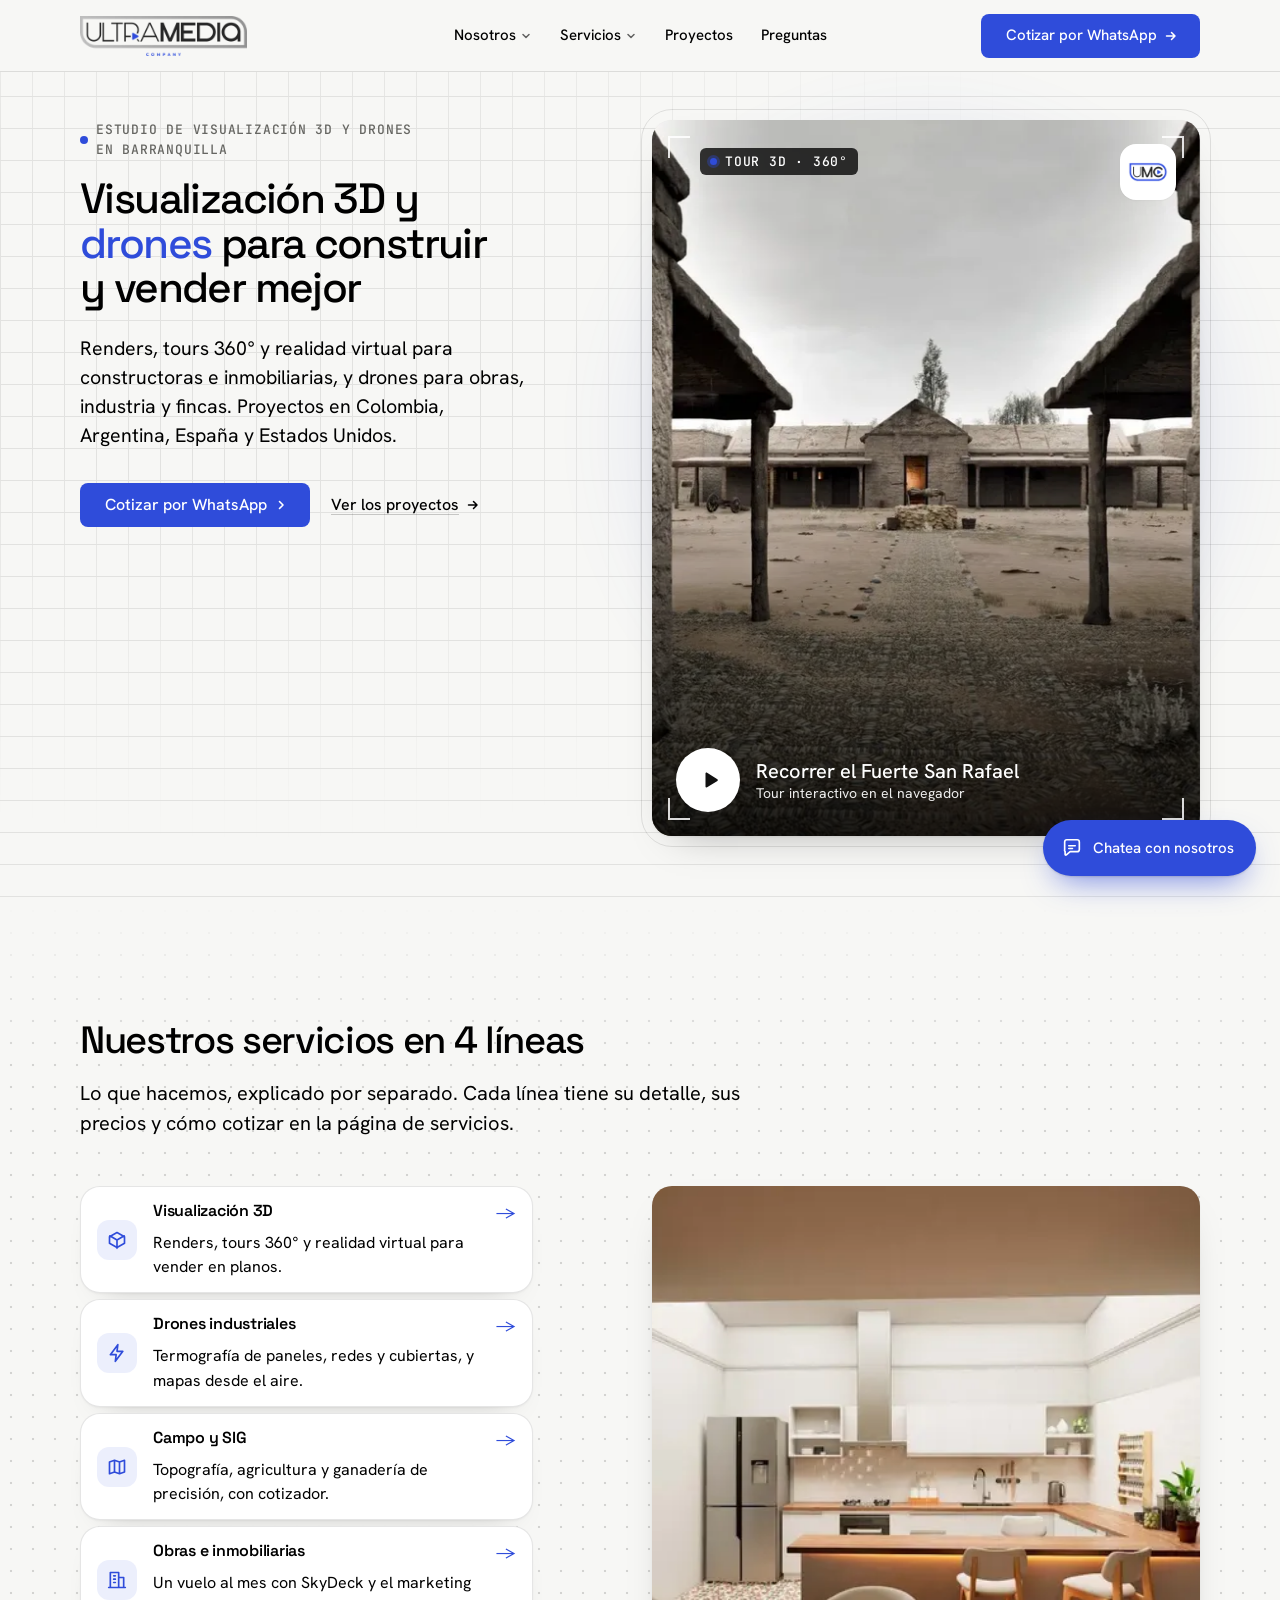
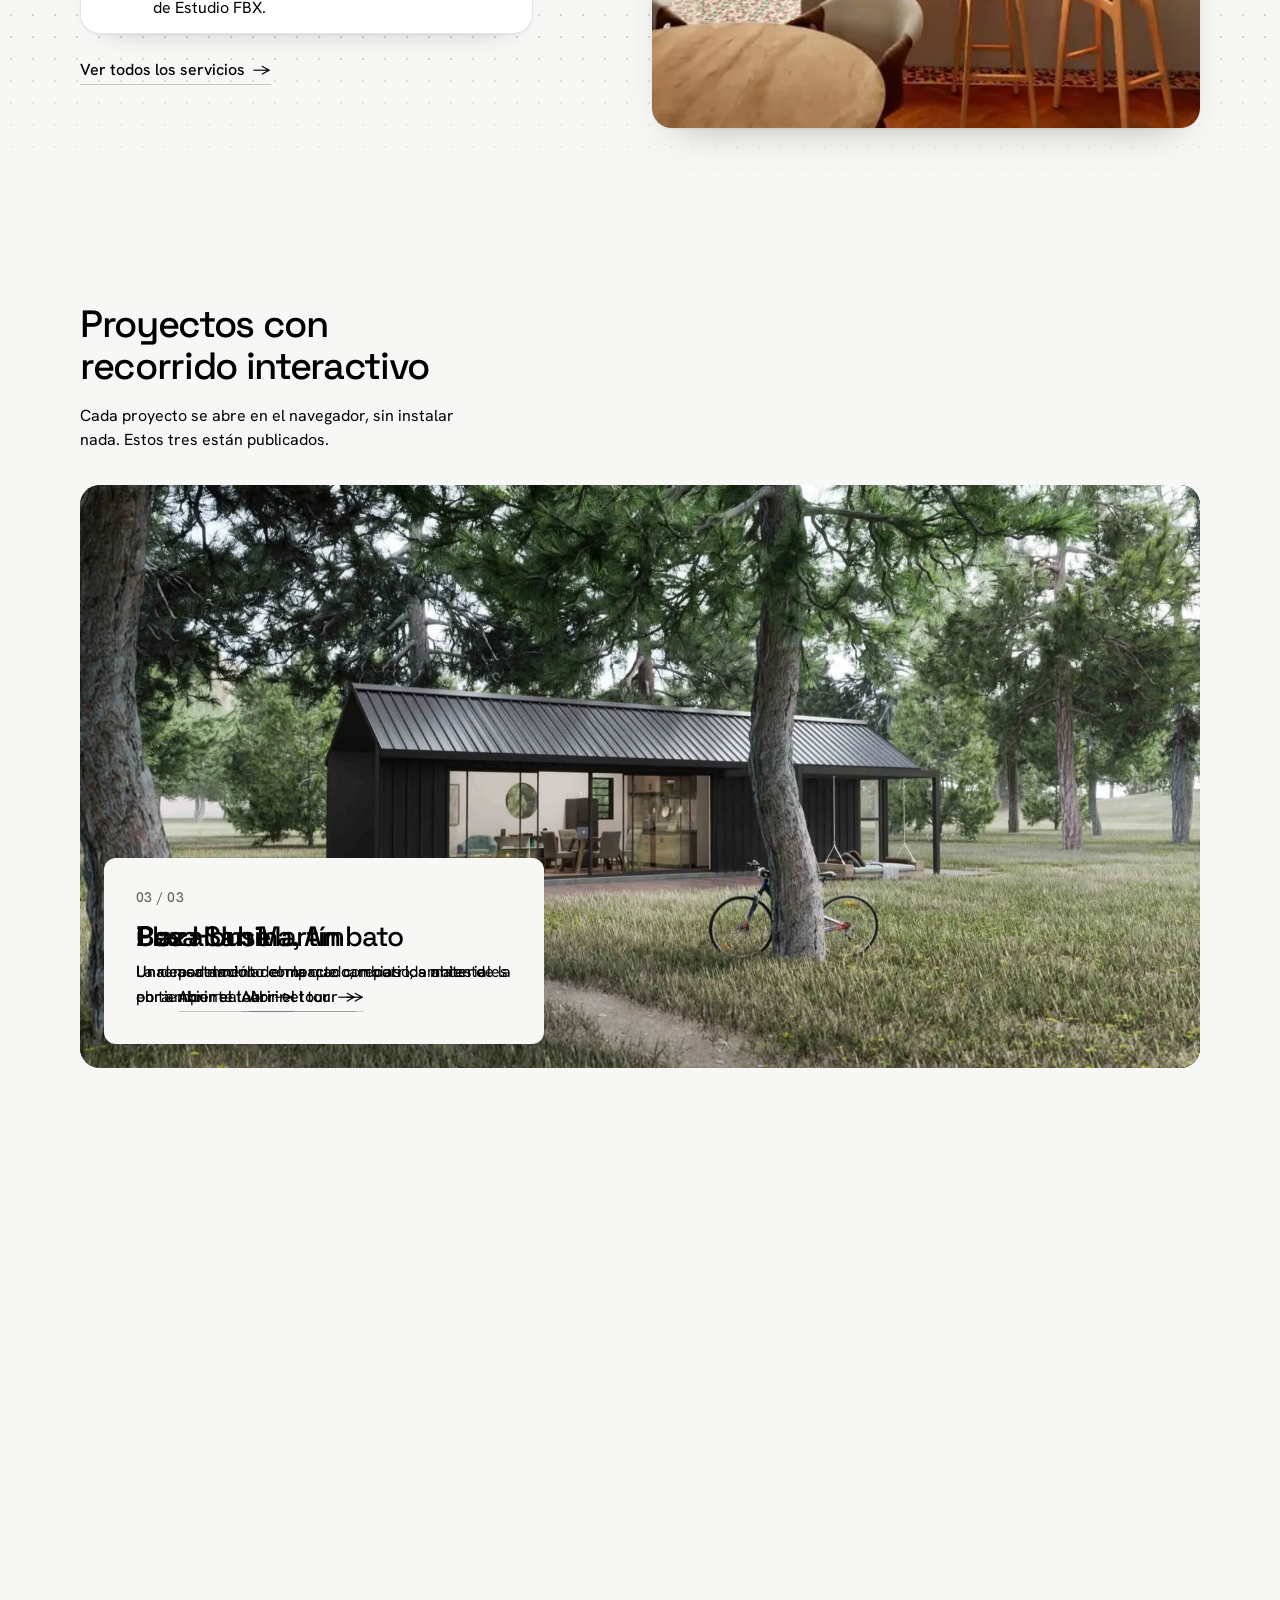
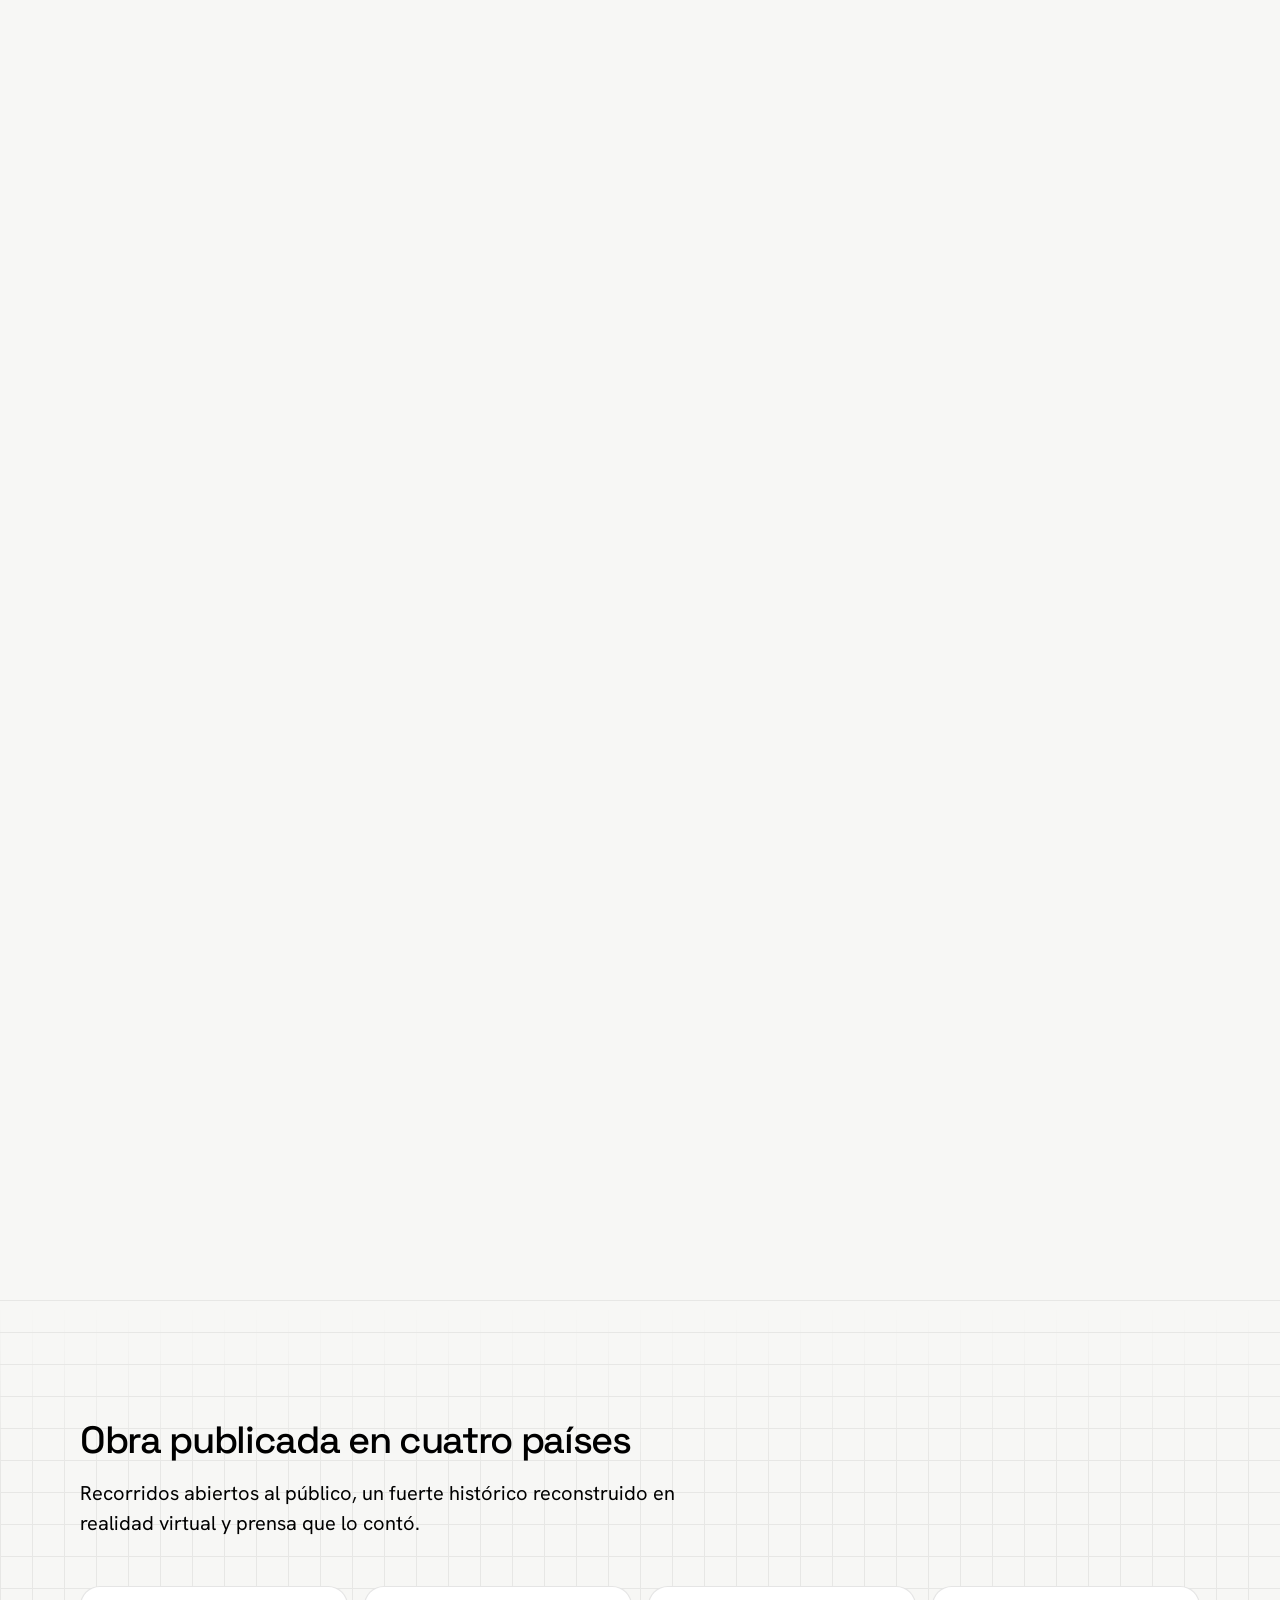
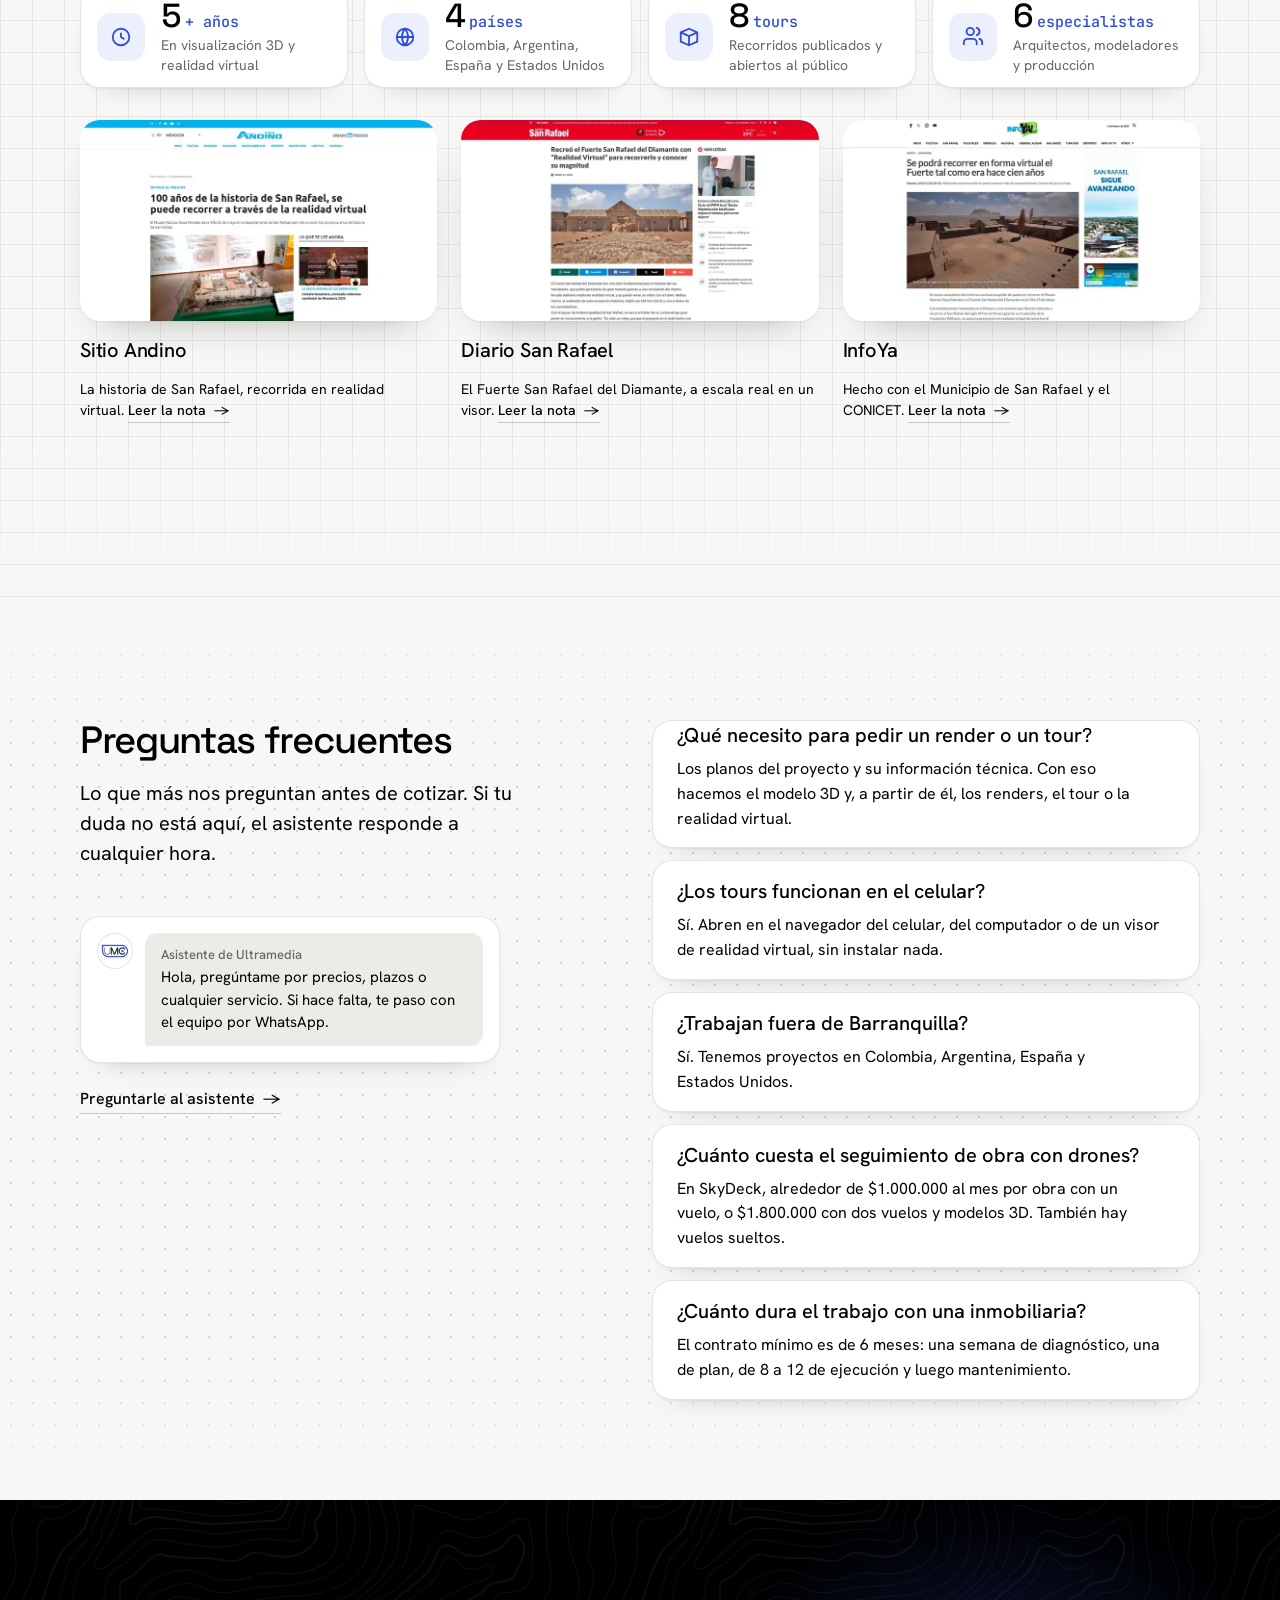
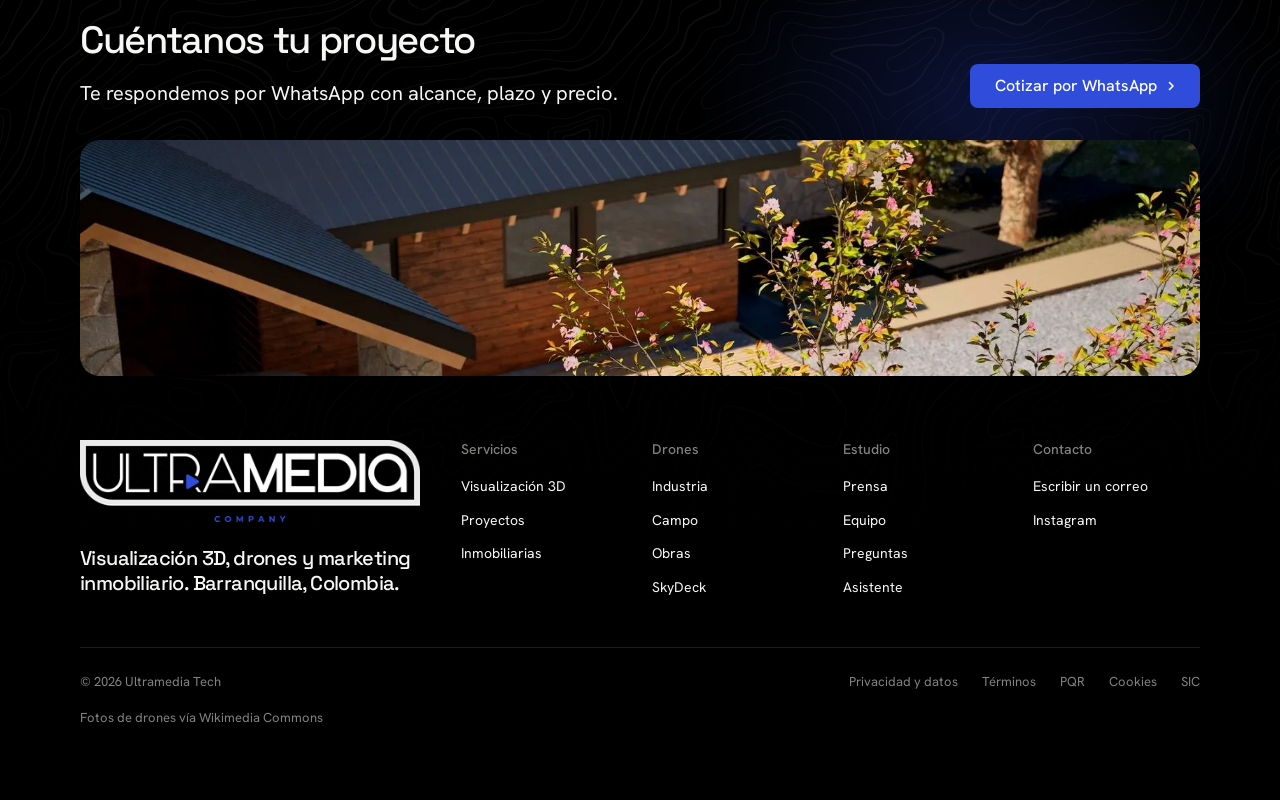
==== index.html @ c0536ff7 "Páginas separadas (Inicio, Servicios, Nosotros), azul del logo, logo de la empresa y chatbot flotant" ====
<!doctype html>
<html lang="es" data-type="service" data-radius="soft" data-buttons="arrow" data-motion>
<head>
<meta charset="utf-8">
<meta name="viewport" content="width=device-width, initial-scale=1, viewport-fit=cover">
<title>Ultramedia: visualización 3D, realidad virtual y drones en Barranquilla</title>
<meta name="description" content="Renders, tours 360° y realidad virtual para constructoras e inmobiliarias, termografía con drones para la industria y drones y SIG para fincas, desde Barranquilla.">
<meta property="og:type" content="website">
<meta property="og:title" content="Ultramedia: visualización 3D, realidad virtual y drones en Barranquilla">
<meta property="og:description" content="Tours 360°, realidad virtual, marketing inmobiliario y drones para obras e industria.">
<meta property="og:image" content="share.jpg">
<meta name="twitter:card" content="summary_large_image">
<link rel="icon" href="favicon-32.png" sizes="32x32" type="image/png">
<link rel="icon" href="favicon.svg" type="image/svg+xml">
<link rel="apple-touch-icon" href="apple-touch-icon.png">
<meta name="theme-color" content="#f7f7f5">
<!-- <link rel="canonical" href="https://ultramedia.com.co/"> -->
<script type="application/ld+json">{"@context": "https://schema.org", "@type": "ProfessionalService", "name": "Ultramedia", "alternateName": "Ultramedia Tech", "url": "https://ultramedia.com.co/", "image": "https://ultramedia.com.co/share.jpg", "logo": "https://ultramedia.com.co/favicon.svg", "description": "Visualización 3D, tours 360°, realidad virtual, marketing inmobiliario y drones para obras e industria en Barranquilla.", "email": "jasonca95@gmail.com", "telephone": "+57 300 624 2963", "address": {"@type": "PostalAddress", "addressLocality": "Barranquilla", "addressRegion": "Atlántico", "addressCountry": "CO"}, "areaServed": ["Colombia", "Argentina", "España", "Estados Unidos"], "founder": {"@type": "Person", "name": "Jason Carrero"}, "sameAs": ["https://www.instagram.com/vrdev.ar/", "https://skydeck.dronesbaq.com"], "hasOfferCatalog": {"@type": "OfferCatalog", "name": "Servicios", "itemListElement": [{"@type": "Offer", "itemOffered": {"@type": "Service", "name": "Visualización 3D y renders"}}, {"@type": "Offer", "itemOffered": {"@type": "Service", "name": "Tours 360° y realidad virtual"}}, {"@type": "Offer", "itemOffered": {"@type": "Service", "name": "Termografía aérea con drones"}}, {"@type": "Offer", "itemOffered": {"@type": "Service", "name": "Seguimiento de obra con drones (SkyDeck)"}}, {"@type": "Offer", "itemOffered": {"@type": "Service", "name": "Marketing inmobiliario"}}, {"@type": "Offer", "itemOffered": {"@type": "Service", "name": "Topografía y drenajes con drones"}, "price": "160000", "priceCurrency": "COP"}, {"@type": "Offer", "itemOffered": {"@type": "Service", "name": "Agricultura de precisión con drones"}, "price": "190000", "priceCurrency": "COP"}, {"@type": "Offer", "itemOffered": {"@type": "Service", "name": "Diseño de cultivos"}, "price": "2500000", "priceCurrency": "COP"}, {"@type": "Offer", "itemOffered": {"@type": "Service", "name": "Diagnóstico predial"}, "price": "2200000", "priceCurrency": "COP"}, {"@type": "Offer", "itemOffered": {"@type": "Service", "name": "Ganadería de precisión"}, "price": "1500000", "priceCurrency": "COP"}]}}</script>
<meta name="site-kind" content="other">
<meta name="page-type" content="service">
<link rel="preconnect" href="https://fonts.googleapis.com">
<link rel="preconnect" href="https://fonts.gstatic.com" crossorigin>
<link href="https://fonts.googleapis.com/css2?family=Hanken+Grotesk:wght@400..700&family=JetBrains+Mono:wght@400..500&family=Space+Grotesk:wght@400..700&display=swap" rel="stylesheet">
<link rel="stylesheet" href="assets/system.css">
<link rel="stylesheet" href="assets/ui/cards.css">
<link rel="stylesheet" href="assets/motion/motion.css">
<link rel="stylesheet" href="assets/layout/layout.css">
<link rel="stylesheet" href="assets/icons/icon.css">
<style>
:root {
  --p-bg: #f7f7f5; --p-surface: #ebebe8; --p-ink: #000000; --p-muted: #666662;
  --p-accent: #2f4cda; --p-accent-ink: #ffffff; --p-action: #2f4cda; --p-action-ink: #ffffff;
  --p-inv-bg: #000000; --p-inv-surface: #010101; --p-inv-ink: #f7f7f5; --p-inv-muted: #828280;
  --p-inv-accent: #2f4cda; --p-inv-accent-ink: #ffffff; --p-inv-action: #2f4cda; --p-inv-action-ink: #ffffff;
  --font-display: "Space Grotesk", "Hanken Grotesk", system-ui, sans-serif;
  --font-mono: "JetBrains Mono", ui-monospace, Consolas, monospace;
  --font-text: "Hanken Grotesk", system-ui, sans-serif;
  --display-weight: 500;
  --display-tracking: -0.03em;
  --display-tracking-xl: -0.038em;
}
</style>
<script>document.documentElement.classList.add('m-enter');setTimeout(()=>document.documentElement.classList.add('m-enter-done'),700)</script>
<script>document.documentElement.classList.add('mo-js');setTimeout(()=>document.documentElement.classList.add('mo-safe'),2500)</script>
<link rel="modulepreload" href="assets/moments/moments.js">
<link rel="modulepreload" href="assets/moments/lib.js">
<link rel="modulepreload" href="assets/moments/photo-chapters/moment.js">
<link rel="stylesheet" href="asistente.css?v=logo1">
<link rel="stylesheet" href="marca.css?v=logo1">
<!-- page CSS: inside visuals only -->
<style>
  #drones .pair { display: grid; gap: var(--s-5); height: 100%; grid-template-rows: 1fr 1fr; grid-template-columns: minmax(0, 1fr); min-width: 0; }
  #drones .pair .frame { min-height: 0; }
  .develop { margin: 0; border-radius: var(--r-lg); overflow: hidden; }
  .develop > img { display: block; width: 100%; height: 100%; object-fit: cover; }
  .tools { list-style: none; padding: 0; margin: var(--s-4) 0 0; display: flex; flex-wrap: wrap; gap: var(--s-3) var(--s-6); }
  .tools li { display: flex; flex-direction: column; align-items: flex-start; gap: var(--s-2); font-size: var(--t-small); }
  .tools li b { display: block; font-weight: 500; font-size: 15px; }
  @media (max-width: 639px) { .tools { flex-direction: column; gap: var(--s-4); } .tools li { flex-direction: row; align-items: center; gap: var(--s-3); } }
  /* short desktop screens: the hero words stay inside the frame, the close photo gives way to the links */
  @media (min-width: 1024px) and (max-height: 800px) { .hero--film h1 { font-size: clamp(36px, 6vh, 60px); } .hero--film .hero__lead { font-size: 16px; line-height: 1.5; } }
  @media (min-width: 1024px) and (max-width: 1279px) and (max-height: 800px) { .hero--film .hero__over > div { padding: var(--s-6); } }
  /* short screens: the hero grows with its words rather than letting the frame or the words spill out */
  @media (max-height: 780px) {
    main > .hero.hero--film { height: auto; min-height: 100svh; display: flex; flex-direction: column; }
    .hero--film > .wrap, .hero--film .hero-text { flex: 1 0 auto; display: flex; flex-direction: column; }
    .hero--film .hero__media { min-height: 0; flex: 1 0 auto; }
    .hero--film .hero__over { position: relative; }
  }
  @media (max-height: 760px) { .closing .close__media { display: none; } }
  #inmobiliarias .panel { --p-h: 330px; }
  #metodo .metodo__pic { aspect-ratio: 1 / 1; }
  @media (min-width: 1024px) and (max-width: 1279px) { #inmobiliarias .panel { --p-h: 300px; } #inmobiliarias .card { grid-column: span 4; } }
  .chat { height: min(560px, 66svh); }
  #equipo .tile__media { --tile-ratio: 4 / 5; }
  @media (max-width: 1023px) { #drones .pair { grid-template-rows: none; } #drones .pair .frame { aspect-ratio: 3 / 2; } }
  @media (max-width: 1023px) { #metodo .metodo__pic { aspect-ratio: 3 / 2; } }
  @media (max-width: 639px) { #inmobiliarias .panel { --p-h: 180px; } .chat { height: auto; } .chat__log { height: 320px; } #inmobiliarias .panel { --p-h: 260px; } #metodo .metodo__pic { aspect-ratio: 10 / 19; } #equipo .tile__media { --tile-ratio: 3 / 5; } }
  @media (max-width: 1279px) { #servicios .lead-more { display: none; } }
  @media (min-width: 640px) and (max-width: 1023px) {
    #drones, #inmobiliarias, #equipo { --h: 2; }
    #equipo .tile { grid-column: span 6; }
  }
  @media (max-width: 639px) { #equipo .tile { grid-column: span 6; } }
  /* services list: the photo crossfades to the row under the pointer (200ms, opacity only) */
  [data-peek] .frame__img { transition: opacity 200ms cubic-bezier(0.23, 1, 0.32, 1), visibility 0s linear 0s; }
  [data-peek] .frame__img[hidden] { display: block; opacity: 0; visibility: hidden; transition: opacity 200ms cubic-bezier(0.23, 1, 0.32, 1), visibility 0s linear 200ms; }
  @media (prefers-reduced-motion: reduce) { [data-peek] .frame__img, [data-peek] .frame__img[hidden] { transition: none; } }
  html.at-footer nav.actionbar { transform: translateY(110%); visibility: hidden; transition: transform 200ms cubic-bezier(0.23, 1, 0.32, 1), visibility 0s linear 200ms; }
  .hero--film .hero__media { background: #2b2722 url('[data-uri]') center / cover no-repeat; }
  /* depth and motion: a soft lift under every picture, the hero photo settling once on load,
     a faint accent light in the dark drones band */
  :root { --ease-out: cubic-bezier(0.23, 1, 0.32, 1); --lift: 0 1px 2px rgba(0,0,0,.05), 0 18px 40px -24px rgba(0,0,0,.35); }
  .frame--photo, .tile__media, .panel:has(> img), .develop, .close__media { box-shadow: var(--lift); }
  .ground-inverse .frame--photo { box-shadow: 0 24px 60px -30px rgba(47, 76, 218,.45); }
  @media (min-width: 1024px) { #drones { background-image: radial-gradient(60% 50% at 100% 0%, rgba(47, 76, 218,.16), transparent 70%), radial-gradient(40% 40% at 0% 100%, rgba(255,255,255,.05), transparent 70%); } }
  .hero__media > picture > img { animation: hero-settle 1400ms var(--ease-out) both; }
  @keyframes hero-settle { from { transform: scale(1.06); } to { transform: scale(1); } }
  @media (prefers-reduced-motion: reduce) { .hero__media > picture > img { animation: none; } }
  /* facts strip and press row */
  .facts { display: grid; grid-template-columns: repeat(4, minmax(0, 1fr)); gap: var(--s-5); margin: 0 0 var(--s-7); padding: var(--s-5) 0; }
  .facts > div { display: flex; flex-direction: column-reverse; gap: var(--s-2); }
  .facts dt { font-size: var(--t-small); color: var(--muted); }
  .facts dd { margin: 0; font: var(--display-weight) var(--t-stat)/1 var(--font-display); letter-spacing: var(--display-tracking); }
  .press-row { align-content: start; }
  .press-row .tile p { color: var(--ink); }
  .legal-links { display: flex; flex-wrap: wrap; gap: var(--s-2) var(--s-5); }
  @media (max-width: 639px) { .facts { grid-template-columns: repeat(2, minmax(0, 1fr)); } }
  /* type: balanced headings, no lone last word in paragraphs, crisp glyphs, numbers that line up */
  body { -webkit-font-smoothing: antialiased; -moz-osx-font-smoothing: grayscale; text-rendering: optimizeLegibility; font-kerning: normal; }
  h1, h2, h3, .t-card { text-wrap: balance; }
  p, li, .hero__lead { text-wrap: pretty; }
  .rows__value { font-variant-numeric: tabular-nums; white-space: nowrap; }
  /* short or narrow screens: a section grows with its content instead of laying it over the next one,
     and the block that fills the screen never shrinks below what it holds */
  @media (min-width: 640px) and (max-width: 1279px), (min-width: 1280px) and (max-height: 860px) {
    main > :is(section, .section):not(.hero, [data-moment]), footer.closing { height: auto; min-height: calc(var(--h, 1) * 100svh); display: flex; flex-direction: column; }
    main > :is(section, .section):not(.hero, [data-moment]) > .wrap, footer.closing > .wrap { flex: 1 0 auto; height: auto; }
    main > :is(section, .section) > .wrap > .fill { flex: 1 0 auto; min-height: auto; }
  }
  @media (max-width: 639px) { main > :is(section, .section) > .wrap > .fill { flex: 1 0 auto; min-height: auto; } }
</style>
</head>
<body>
<!-- type: service
     deal: hero film, nav nav-centre, close close-photo, footer footer-dark, rhythm surface-pairs, buttons arrow, mark ring, grounds none
     palette card-pastels (off-white ground with a magenta accent: the renders and photographs carry the colour), type hanken
     moments: photo-chapters in #proyectos -->
<header class="nav nav--centre">
  <div class="wrap nav__bar">
    <a class="skip-link" href="#top">Saltar al contenido</a>
    <a class="nav__logo" href="index.html"><img class="nav__logo-img" src="assets/img/marca/logo-ultramedia-400.webp" srcset="assets/img/marca/logo-ultramedia-400.webp 400w, assets/img/marca/logo-ultramedia-800.webp 800w" sizes="168px" width="400" height="96" alt="Ultramedia Company"></a>
    <nav class="nav__links" aria-label="Principal">
      <div class="nav__item">
        <a class="nav__link" href="nosotros.html">Nosotros <svg class="chev" viewBox="0 0 12 12" aria-hidden="true"><path d="M3 4.5l3 3 3-3" fill="none" stroke="currentColor" stroke-width="1.5" stroke-linecap="round" stroke-linejoin="round"/></svg></a>
        <div class="nav__menu">
          <div class="wrap grid">
            <div class="menu-col span-3">
              <p class="t-label">Quiénes somos</p>
              <a href="nosotros.html#historia">Ultramedia y Estudio FBX<span>Un estudio de visualización 3D y drones que suma el marketing inmobiliario</span></a>
              <a href="#estudio">Obra publicada<span>Cuatro países, tours abiertos al público y prensa</span></a>
            </div>
            <div class="menu-col span-3">
              <p class="t-label">Cómo trabajamos</p>
              <a href="nosotros.html#metodo">Método en cuatro etapas<span>Diagnóstico, plan, ejecución y mantenimiento</span></a>
              <a href="nosotros.html#equipo">Equipo<span>Arquitectos, modeladores y producción</span></a>
            </div>
            <div class="menu-col span-3">
              <p class="t-label">Ayuda</p>
              <a href="#faq">Preguntas frecuentes<span>Plazos, precios y entregables</span></a>
              <a href="https://wa.me/573006242963" target="_blank" rel="noopener" data-chat-open>Asistente<span>Responde a cualquier hora y pasa a WhatsApp</span></a>
            </div>
          </div>
        </div>
      </div>
      <div class="nav__item">
        <a class="nav__link" href="servicios.html">Servicios <svg class="chev" viewBox="0 0 12 12" aria-hidden="true"><path d="M3 4.5l3 3 3-3" fill="none" stroke="currentColor" stroke-width="1.5" stroke-linecap="round" stroke-linejoin="round"/></svg></a>
        <div class="nav__menu">
          <div class="wrap grid">
            <div class="menu-col span-3">
              <p class="t-label">01 · Visualización 3D</p>
              <a href="servicios.html#servicios">Renders y modelado 3D<span>Imágenes fotorrealistas desde tus planos</span></a>
              <a href="servicios.html#servicios">Tours 360° y realidad virtual<span>Recorridos en el navegador, el celular o un visor</span></a>
            </div>
            <div class="menu-col span-3">
              <p class="t-label">02 · Drones industriales</p>
              <a href="servicios.html#drones">Termografía aérea<span>Paneles solares, redes eléctricas y cubiertas</span></a>
              <a href="servicios.html#drones">Mapas y modelos 3D<span>Topografía y estudios hidrológicos</span></a>
            </div>
            <div class="menu-col span-3">
              <p class="t-label">03 · Campo y SIG</p>
              <a href="servicios.html#campo">Topografía y agricultura<span>Desde $160.000 por hectárea, con cotizador</span></a>
              <a href="servicios.html#campo">Ganadería de precisión<span>Conteo de animales y estado de potreros</span></a>
            </div>
            <div class="menu-col span-3">
              <p class="t-label">04 · Obras e inmobiliarias</p>
              <a href="servicios.html#skydeck">SkyDeck<span>Un vuelo al mes para seguir cada obra</span></a>
              <a href="servicios.html#inmobiliarias">Marketing inmobiliario<span>Fotografía, tours y campañas para vender</span></a>
            </div>
          </div>
        </div>
      </div>
      <div class="nav__item"><a class="nav__link" href="#proyectos">Proyectos</a></div>
      <div class="nav__item"><a class="nav__link" href="#faq">Preguntas</a></div>
    </nav>
    <div class="nav__actions">
      <a class="btn btn--primary" href="https://wa.me/573006242963" target="_blank" rel="noopener" data-wa>Cotizar por WhatsApp</a>
    </div>
    <button class="nav__toggle" type="button" aria-expanded="false" aria-label="Menú">
      <svg width="18" height="18" viewBox="0 0 18 18" aria-hidden="true"><path d="M2 5h14M2 13h14" stroke="currentColor" stroke-width="1.6" stroke-linecap="round"/></svg>
    </button>
  </div>
</header>

<main id="top">
  <section class="hero hero--split tex tex--grid" data-enter aria-labelledby="hero-h">
    <div class="wrap"><div class="hero-text grid hero__grid">
      <div class="hero__text span-5">
        <p class="hero__kicker"><span class="dot" aria-hidden="true"></span>Estudio de visualización 3D y drones en Barranquilla</p>
        <h1 id="hero-h">Visualización 3D y <span class="hl">drones</span> para construir y vender mejor</h1>
        <p class="hero__lead">Renders, tours 360° y realidad virtual para constructoras e inmobiliarias, y drones para obras, industria y fincas. Proyectos en Colombia, Argentina, España y Estados Unidos.</p>
        <div class="btn-row">
          <a class="btn btn--primary" href="https://wa.me/573006242963" target="_blank" rel="noopener" data-wa>Cotizar por WhatsApp<svg class="m-arrow" viewBox="0 0 12 12" aria-hidden="true"><path class="m-arrow__stem" d="M1 6h8"/><path class="m-arrow__head" d="M4.5 2.5 8 6l-3.5 3.5"/></svg></a>
          <a class="btn btn--secondary" href="#proyectos">Ver los proyectos</a>
        </div>
      </div>
      <div class="hero__media hero-card span-6 start-7">
        <picture><source media="(max-width: 639px)" srcset="assets/img/fuerte-phone.webp"><img src="assets/img/fuerte.webp" srcset="assets/img/fuerte-800.webp 800w, assets/img/fuerte-1200.webp 1200w, assets/img/fuerte.webp 1600w" sizes="(max-width: 1023px) 100vw, 900px" width="1600" height="973" alt="Patio del Fuerte San Rafael del Diamante reconstruido en 3D, con muros de adobe y galerías de madera" fetchpriority="high" data-source="client" data-subject="Fuerte San Rafael"></picture>
        <span class="hero-card__hud" aria-hidden="true"></span><p class="hero-card__geo" aria-hidden="true">Tour 3D · 360°</p><span class="hero-badge" aria-hidden="true"><img class="umc" src="assets/img/marca/umc-96.webp" width="96" height="96" alt=""></span>
        <a class="ly-play" href="https://estudiofbx.com/fuertesanrafael/" target="_blank" rel="noopener">
          <span class="ly-play__disc"><svg viewBox="0 0 18 18" aria-hidden="true"><path d="M4.5 2.6v12.8c0 .8.9 1.3 1.6.9l10.3-6.4c.6-.4.6-1.3 0-1.7L6.1 1.7c-.7-.4-1.6.1-1.6.9Z" fill="currentColor"/></svg></span>
          <span class="ly-play__label">Recorrer el Fuerte San Rafael<small>Tour interactivo en el navegador</small></span>
        </a>
      </div>
    </div></div>
  </section>

  <section class="section tex tex--dots" id="lineas" aria-labelledby="lineas-h">
    <div class="wrap">
      <div class="section-head">
        <h2 id="lineas-h">Nuestros servicios en 4 líneas</h2>
        <p>Lo que hacemos, explicado por separado. Cada línea tiene su detalle, sus precios y cómo cotizar en la página de servicios.</p>
      </div>
      <div class="grid grid--top fill">
        <div class="span-5 stack-5">
          <ul class="rows lineas">
            <li class="linea"><span class="chip chip--row rows__icon" aria-hidden="true"><svg viewBox="0 0 24 24" fill="none" stroke="currentColor" stroke-width="2" stroke-linecap="round" stroke-linejoin="round"><path d="M21 16V8l-9-5-9 5v8l9 5 9-5ZM3.3 7 12 12l8.7-5M12 22V12"/></svg></span><a class="rows__name" href="servicios.html#servicios">Visualización 3D</a><p>Renders, tours 360° y realidad virtual para vender en planos.</p><span class="rows__value" aria-hidden="true">→</span></li>
            <li class="linea"><span class="chip chip--row rows__icon" aria-hidden="true"><svg viewBox="0 0 24 24" fill="none" stroke="currentColor" stroke-width="2" stroke-linecap="round" stroke-linejoin="round"><path d="M13 2 4 14h7l-1 8 9-12h-7l1-8Z"/></svg></span><a class="rows__name" href="servicios.html#drones">Drones industriales</a><p>Termografía de paneles, redes y cubiertas, y mapas desde el aire.</p><span class="rows__value" aria-hidden="true">→</span></li>
            <li class="linea"><span class="chip chip--row rows__icon" aria-hidden="true"><svg viewBox="0 0 24 24" fill="none" stroke="currentColor" stroke-width="2" stroke-linecap="round" stroke-linejoin="round"><path d="M9 4 3 6v14l6-2 6 2 6-2V4l-6 2-6-2ZM9 4v14M15 6v14"/></svg></span><a class="rows__name" href="servicios.html#campo">Campo y SIG</a><p>Topografía, agricultura y ganadería de precisión, con cotizador.</p><span class="rows__value" aria-hidden="true">→</span></li>
            <li class="linea"><span class="chip chip--row rows__icon" aria-hidden="true"><svg viewBox="0 0 24 24" fill="none" stroke="currentColor" stroke-width="2" stroke-linecap="round" stroke-linejoin="round"><path d="M4 21V3h10v18M14 9h6v12M8 7h2M8 11h2M8 15h2M2 21h20"/></svg></span><a class="rows__name" href="servicios.html#skydeck">Obras e inmobiliarias</a><p>Un vuelo al mes con SkyDeck y el marketing de Estudio FBX.</p><span class="rows__value" aria-hidden="true">→</span></li>
          </ul>
          <a class="link" href="servicios.html">Ver todos los servicios</a>
        </div>
        <div class="frame frame--photo frame--fill span-6 start-7">
          <img class="frame__img" src="assets/img/rendering.webp" srcset="assets/img/rendering-640.webp 640w, assets/img/rendering-800.webp 800w, assets/img/rendering-1200.webp 1200w, assets/img/rendering.webp 1400w" sizes="(max-width: 639px) calc(100vw - 48px), (max-width: 1023px) calc(100vw - 96px), 640px" width="1400" height="933" alt="Render fotorrealista de una cocina con isla de mármol y luz cálida" loading="lazy" data-source="client" data-subject="render">
        </div>
      </div>
    </div>
  </section>

  <section class="section" id="proyectos" data-moment="photo-chapters" aria-labelledby="proyectos-h">
    <div class="wrap mo-ph">
      <div class="mo-ph__head"><h2 id="proyectos-h">Proyectos con recorrido interactivo</h2><p>Cada proyecto se abre en el navegador, sin instalar nada. Estos tres están publicados.</p></div>
      <ol class="mo-ph__list">
        <li class="mo-ph__ch">
          <figure class="mo-ph__pic"><img loading="lazy" src="assets/img/plaza-urbina.webp" srcset="assets/img/plaza-urbina-phone.webp 621w, assets/img/plaza-urbina-1200.webp 1200w, assets/img/plaza-urbina.webp 1600w" sizes="(max-width: 639px) calc(100vw - 48px), (max-width: 1023px) calc(100vw - 96px), 1280px" alt="Plaza Urbina remodelada, con jardines, escaleras y una cubierta verde entre edificios" width="1600" height="900"></figure>
          <h3>Plaza Urbina, Ambato</h3>
          <p>La remodelación del mercado, recorrida antes de la obra. <a class="link" href="https://3dspaceinc.com/PlazaUrbina/" target="_blank" rel="noopener">Abrir el tour</a></p>
        </li>
        <li class="mo-ph__ch">
          <figure class="mo-ph__pic"><img loading="lazy" src="assets/img/san-martin.webp" srcset="assets/img/san-martin-phone.webp 700w, assets/img/san-martin-1200.webp 1200w, assets/img/san-martin.webp 1600w" sizes="(max-width: 639px) calc(100vw - 48px), (max-width: 1023px) calc(100vw - 96px), 1280px" alt="Cocina y comedor de un departamento con luz natural y paredes blancas" width="1600" height="1613"></figure>
          <h3>Casa San Martín</h3>
          <p>Un departamento compacto con patio, ambiente por ambiente. <a class="link" href="https://estudiofbx.com/SanMartin" target="_blank" rel="noopener">Abrir el tour</a></p>
        </li>
        <li class="mo-ph__ch">
          <figure class="mo-ph__pic"><img loading="lazy" src="assets/img/box-house.webp" srcset="assets/img/box-house-phone.webp 621w, assets/img/box-house-1200.webp 1200w, assets/img/box-house.webp 1600w" sizes="(max-width: 639px) calc(100vw - 48px), (max-width: 1023px) calc(100vw - 96px), 1280px" alt="Casa modular negra en un claro de bosque, con una bicicleta apoyada en la entrada" width="1600" height="900"></figure>
          <h3>Box House</h3>
          <p>Una casa modular en la que cambias los materiales en tiempo real. <a class="link" href="https://estudiofbx.com/BoxHouse/" target="_blank" rel="noopener">Abrir el tour</a></p>
        </li>
      </ol>
    </div>
  </section>

  <section class="section tex tex--grid" id="estudio" style="--hm: 2" aria-labelledby="estudio-h">
    <div class="wrap">
      <div class="section-head">
        <h2 id="estudio-h">Obra publicada en cuatro países</h2>
        <p>Recorridos abiertos al público, un fuerte histórico reconstruido en realidad virtual y prensa que lo contó.</p>
      </div>
      <ul class="figs" aria-label="Ultramedia en cifras"><li class="fig"><span class="chip" aria-hidden="true"><svg viewBox="0 0 24 24" fill="none" stroke="currentColor" stroke-width="2" stroke-linecap="round" stroke-linejoin="round"><path d="M12 8v4l3 2M12 3a9 9 0 1 0 0 18 9 9 0 0 0 0-18Z"/></svg></span><p class="fig__num">5<span>+ años</span></p><p>En visualización 3D y realidad virtual</p></li><li class="fig"><span class="chip" aria-hidden="true"><svg viewBox="0 0 24 24" fill="none" stroke="currentColor" stroke-width="2" stroke-linecap="round" stroke-linejoin="round"><path d="M3 12h18M12 3a14 14 0 0 1 0 18M12 3a14 14 0 0 0 0 18M12 3a9 9 0 1 0 0 18 9 9 0 0 0 0-18Z"/></svg></span><p class="fig__num">4<span>países</span></p><p>Colombia, Argentina, España y Estados Unidos</p></li><li class="fig"><span class="chip" aria-hidden="true"><svg viewBox="0 0 24 24" fill="none" stroke="currentColor" stroke-width="2" stroke-linecap="round" stroke-linejoin="round"><path d="M3 7l9-4 9 4-9 4-9-4ZM3 7v10l9 4 9-4V7M12 11v10"/></svg></span><p class="fig__num">8<span>tours</span></p><p>Recorridos publicados y abiertos al público</p></li><li class="fig"><span class="chip" aria-hidden="true"><svg viewBox="0 0 24 24" fill="none" stroke="currentColor" stroke-width="2" stroke-linecap="round" stroke-linejoin="round"><path d="M16 20v-2a4 4 0 0 0-4-4H6a4 4 0 0 0-4 4v2M9 10a4 4 0 1 0 0-8 4 4 0 0 0 0 8ZM22 20v-2a4 4 0 0 0-3-3.9M16 2.1a4 4 0 0 1 0 7.8"/></svg></span><p class="fig__num">6<span>especialistas</span></p><p>Arquitectos, modeladores y producción</p></li></ul>
      <div class="grid press-row fill">
        <a class="tile tile--wide span-4" href="https://www.sitioandino.com.ar/departamentales/100-anos-la-historia-san-rafael-se-puede-recorrer-traves-la-realidad-virtual-n5679961" target="_blank" rel="noopener">
          <div class="tile__media"><img loading="lazy" src="assets/img/press-andino.webp" width="760" height="417" alt="Nota de Sitio Andino sobre el recorrido en realidad virtual por la historia de San Rafael" data-source="client" data-subject="prensa"></div>
          <div class="tile__head"><h3>Sitio Andino</h3></div>
          <p class="t-small">La historia de San Rafael, recorrida en realidad virtual. <span class="link">Leer la nota</span></p>
        </a>
        <a class="tile tile--wide span-4" href="https://diariosanrafael.com.ar/recreo-el-fuerte-san-rafael-del-diamante-con-realidad-virtual-para-recorrerlo-y-conocer-su-magnitud/" target="_blank" rel="noopener">
          <div class="tile__media"><img loading="lazy" src="assets/img/press-diario.webp" width="760" height="417" alt="Nota de Diario San Rafael sobre la recreación del Fuerte San Rafael del Diamante" data-source="client" data-subject="prensa"></div>
          <div class="tile__head"><h3>Diario San Rafael</h3></div>
          <p class="t-small">El Fuerte San Rafael del Diamante, a escala real en un visor. <span class="link">Leer la nota</span></p>
        </a>
        <a class="tile tile--wide span-4" href="https://www.diarioinfoya.com.ar/" target="_blank" rel="noopener">
          <div class="tile__media"><img loading="lazy" src="assets/img/press-infoya.webp" width="760" height="417" alt="Nota de InfoYa sobre el recorrido virtual del Fuerte San Rafael del Diamante" data-source="client" data-subject="prensa"></div>
          <div class="tile__head"><h3>InfoYa</h3></div>
          <p class="t-small">Hecho con el Municipio de San Rafael y el CONICET. <span class="link">Leer la nota</span></p>
        </a>
      </div>
    </div>
  </section>

  <section class="section tex tex--dots" id="faq" aria-labelledby="preguntas-h">
    <div class="wrap">
      <div class="grid grid--top">
        <div class="span-5 stack-5">
          <div class="section-head">
            <h2 id="preguntas-h">Preguntas frecuentes</h2>
            <p>Lo que más nos preguntan antes de cotizar. Si tu duda no está aquí, el asistente responde a cualquier hora.</p>
          </div>
          <div class="faq-bot" data-ui="chat">
            <span class="faq-bot__av" aria-hidden="true"><img class="umc" src="assets/img/marca/umc-96.webp" width="96" height="96" alt=""></span>
            <p class="faq-bot__msg"><b>Asistente de Ultramedia</b>Hola, pregúntame por precios, plazos o cualquier servicio. Si hace falta, te paso con el equipo por WhatsApp.</p>
          </div>
          <a class="link" href="https://wa.me/573006242963" target="_blank" rel="noopener" data-chat-open>Preguntarle al asistente</a>
        </div>
        <div class="faq span-6 start-7">
          <div class="faq__item"><h3>¿Qué necesito para pedir un render o un tour?</h3><p>Los planos del proyecto y su información técnica. Con eso hacemos el modelo 3D y, a partir de él, los renders, el tour o la realidad virtual.</p></div>
          <div class="faq__item"><h3>¿Los tours funcionan en el celular?</h3><p>Sí. Abren en el navegador del celular, del computador o de un visor de realidad virtual, sin instalar nada.</p></div>
          <div class="faq__item"><h3>¿Trabajan fuera de Barranquilla?</h3><p>Sí. Tenemos proyectos en Colombia, Argentina, España y Estados Unidos.</p></div>
          <div class="faq__item"><h3>¿Cuánto cuesta el seguimiento de obra con drones?</h3><p>En SkyDeck, alrededor de $1.000.000 al mes por obra con un vuelo, o $1.800.000 con dos vuelos y modelos 3D. También hay vuelos sueltos.</p></div>
          <div class="faq__item"><h3>¿Cuánto dura el trabajo con una inmobiliaria?</h3><p>El contrato mínimo es de 6 meses: una semana de diagnóstico, una de plan, de 8 a 12 de ejecución y luego mantenimiento.</p></div>
        </div>
      </div>
    </div>
  </section>

</main>

<footer class="footer closing footer--dark ground-inverse tex tex--topo tex--glow" id="contact" aria-labelledby="close-h">
  <div class="wrap">
    <div class="closing__cta close--photo">
      <div class="section-head--split">
        <div><h2 id="close-h">Cuéntanos tu proyecto</h2><p class="t-lead">Te respondemos por WhatsApp con alcance, plazo y precio.</p></div>
        <a class="btn btn--primary" href="https://wa.me/573006242963" target="_blank" rel="noopener" data-wa>Cotizar por WhatsApp<svg class="m-arrow" viewBox="0 0 12 12" aria-hidden="true"><path class="m-arrow__stem" d="M1 6h8"/><path class="m-arrow__head" d="M4.5 2.5 8 6l-3.5 3.5"/></svg></a>
      </div>
      <div class="close__media"><img style="--pos: 50% 55%" src="assets/img/rivendel.webp" srcset="assets/img/rivendel-close-phone.webp 468w, assets/img/rivendel-1200.webp 1200w, assets/img/rivendel.webp 1600w" sizes="(max-width: 639px) calc(100vw - 48px), (max-width: 1023px) calc(100vw - 96px), 1280px" width="1600" height="900" alt="Cabaña de piedra y madera entre árboles en flor del proyecto Rivendel Lodge, al atardecer" loading="lazy" data-source="client" data-subject="Rivendel Lodge"></div>
    </div>
    <div class="closing__links">
      <div class="grid">
        <div class="span-4 stack-4">
          <a class="nav__logo footer__mark" href="#top"><img class="footer__logo-img" src="assets/img/marca/logo-ultramedia-blanco-800.webp" srcset="assets/img/marca/logo-ultramedia-blanco-400.webp 400w, assets/img/marca/logo-ultramedia-blanco-800.webp 800w, assets/img/marca/logo-ultramedia-blanco-1600.webp 1600w" sizes="(max-width: 639px) 260px, 340px" width="800" height="192" alt="Ultramedia Company" loading="lazy"></a>
          <p class="footer__lede">Visualización 3D, drones y marketing inmobiliario. Barranquilla, Colombia.</p>
        </div>
        <div class="span-2 footer__col"><h3>Servicios</h3><ul><li><a href="servicios.html#servicios">Visualización 3D</a></li><li><a href="#proyectos">Proyectos</a></li><li><a href="servicios.html#inmobiliarias">Inmobiliarias</a></li></ul></div>
        <div class="span-2 footer__col"><h3>Drones</h3><ul><li><a href="servicios.html#drones">Industria</a></li><li><a href="servicios.html#campo">Campo</a></li><li><a href="servicios.html#skydeck">Obras</a></li><li><a href="https://skydeck.dronesbaq.com" target="_blank" rel="noopener">SkyDeck</a></li></ul></div>
        <div class="span-2 footer__col"><h3>Estudio</h3><ul><li><a href="#estudio">Prensa</a></li><li><a href="nosotros.html#equipo">Equipo</a></li><li><a href="#faq">Preguntas</a></li><li><a href="https://wa.me/573006242963" target="_blank" rel="noopener" data-chat-open>Asistente</a></li></ul></div>
        <div class="span-2 footer__col"><h3>Contacto</h3><ul><li><a href="mailto:jasonca95@gmail.com">Escribir un correo</a></li><li><a href="https://www.instagram.com/vrdev.ar/" target="_blank" rel="noopener">Instagram</a></li></ul></div>
      </div>
      <div class="footer__legal">
        <span>&copy; 2026 Ultramedia Tech</span>
        <nav class="legal-links" aria-label="Legal"><a href="privacidad.html">Privacidad y datos</a><a href="terminos.html">Términos</a><a href="terminos.html#pqr">PQR</a><a href="privacidad.html#cookies">Cookies</a><a href="https://www.sic.gov.co" target="_blank" rel="noopener">SIC</a></nav>
        <a class="credits" href="creditos.html">Fotos de drones vía Wikimedia Commons</a>
      </div>
    </div>
  </div>
</footer>

<nav class="actionbar" aria-label="Acciones rápidas">
  <a class="btn btn--primary" href="https://wa.me/573006242963" target="_blank" rel="noopener" data-wa>Cotizar por WhatsApp</a>
</nav>

<script type="module" src="assets/system.js"></script>
<script type="module" src="assets/motion/motion.js"></script>
<script type="module" src="assets/layout/layout.js"></script>
<script src="asistente.js?v=logo1" defer></script>
<script src="efectos.js" defer></script>
<script>
// hidden pictures (the services list's other photos, the Drones menu photo) load before they are needed:
// when the services section comes near, and when the pointer reaches the menu
(function () {
  function warm(sel) { document.querySelectorAll(sel).forEach(function (i) { i.loading = 'eager'; }); }
  var sec = document.getElementById('servicios');
  if (sec && 'IntersectionObserver' in window) new IntersectionObserver(function (e, o) { if (e[0].isIntersecting) { warm('[data-peek-for]'); o.disconnect(); } }, { rootMargin: '600px' }).observe(sec);
  else warm('[data-peek-for]');
  document.querySelectorAll('.nav__item').forEach(function (n) { n.addEventListener('pointerenter', function () { warm('.nav__menu img'); }, { once: true }); });
  // the phone bar steps aside while the footer's links are on screen, so it never covers them
  var links = document.querySelector('.closing__links');
  if (links && 'IntersectionObserver' in window) new IntersectionObserver(function (e) { document.documentElement.classList.toggle('at-footer', e[0].isIntersecting); }).observe(links);
})();
</script>

</body>
</html>
---- assets/system.css ----
/*
  taste-skill system.css - the one system for the page. Link it first, then assets/ui/cards.css (the
  feature card, its panel and the fragment placements), then set the palette (--p-*), the fonts and
  the radius set on :root in the page (node scripts/start.mjs prints that block).
  Do not add a second grid, spacing scale, type scale, radius scale, button or card style.
*/

/* ---------------------------------------------------------------- tokens */
:root {
  /* palette (hex only; fx.js reads --bg --surface --ink --muted --accent --accent-ink) */
  --p-bg: #ffffff;
  --p-surface: #f4f4f4;
  --p-ink: #111111;
  --p-muted: #6b6b6b;
  --p-accent: #1a4be0;
  --p-accent-ink: #ffffff;
  --p-action: #1a4be0;      /* buttons, links, focus: the accent, or the ink when the accent is too pale */
  --p-action-ink: #ffffff;
  --p-inv-bg: #111111;
  --p-inv-surface: #1c1c1c;
  --p-inv-ink: #f4f4f4;
  --p-inv-muted: #a3a3a3;
  --p-inv-accent: #ffffff;
  --p-inv-accent-ink: #111111;
  --p-inv-action: #ffffff;
  --p-inv-action-ink: #111111;
  /* the lit ground behind UI and in the closing band (references/cards.md), one per page, tech pages only
     (none on kind other, which is flat): <html data-ground="sand|sky|sage|painting">. system.js gives it to every ground
     that holds UI, on light and dark pages alike; --hue on one panel changes only its accent */
  --ground-bg: #d9ccb7; --ground-surface: #e9e0d2; --ground-ink: #2a2622; --ground-muted: #5a534a; --ground-accent: #a8794a;

  /* fonts */
  --font-display: system-ui, -apple-system, "Segoe UI", sans-serif;
  --font-text: system-ui, -apple-system, "Segoe UI", sans-serif;
  --font-mono: ui-monospace, "SFMono-Regular", Menlo, Consolas, monospace;
  --display-weight: 400;    /* headlines 400; 500 on a tech page (software, gaming, hardware) */
  --display-tracking: -0.025em;

  /* the page rhythm (references/layout-v4.md): one section per screen. The header is fixed and
     --nav tall; every section is padded --padt above and --padb (plus the phone action bar, --bar)
     below, and is exactly one or two screens tall (--h: 1 or 2; --hm on a phone). The hero's words
     start --hgap under the header and its content ends --hpadb above the fold. */
  --nav: 72px;
  --padt: 120px;
  --padb: 72px;
  --hgap: 48px;
  --hpadb: 64px;
  --bar: 0px;
  /* grid: one .wrap (alias .container) for the header, every section and the footer, the same
     --gut on both sides: 1280 wide at x 80-1360 at 1440, 342 at x 24-366 at 390 */
  --container: 1280px;
  --gut: 80px;
  --pad: var(--gut);
  --gutter: 24px;

  /* spacing: 4/8 scale */
  --s-1: 4px;  --s-2: 8px;  --s-3: 12px; --s-4: 16px; --s-5: 24px;
  --s-6: 32px; --s-7: 48px; --s-8: 64px; --s-9: 96px; --s-10: 128px;
  --section: 40px;      /* only a .section outside main (the kit's demo pages); every main > section and
                           footer.closing take --padt and --padb */
  --section-band: 56px; /* the same for an older footer outside footer.closing */
  --head-gap: 48px;     /* the one heading-to-content gap, 32 on a phone (layout.css reads it as --ly-head-gap) */
  --card-pad: 16px;     /* card padding (cards.css sets its own for cards with a panel) */
  --card-gap: 16px;     /* gap between cards */

  /* type scale (the only sizes on the page) */
  --t-label: 13px;
  --t-small: 14px;
  --t-body: 16px;
  --t-lead: 18px;
  --t-card: 18px;
  --t-h3: 24px;
  /* straight lines from the phone size at 390 to the desktop size at 1440 (system.md's table) */
  --t-h2: clamp(30px, 1.72vw + 23.3px, 48px);
  --t-h1: clamp(38px, 3.24vw + 25.4px, 72px);
  /* a big number stays a step under the h2 (VI-11): 38 at 1440, 28 at 390, so it never reads as a
     section heading; a stats row and a price set their own, smaller still */
  --t-stat: clamp(28px, .952vw + 24.29px, 38px);

  /* radius: one scale (soft by default; data-radius on <html> switches it) */
  --r-sm: 8px;  --r-md: 12px; --r-lg: 20px; --r-btn: 8px;

  /* controls (fixed here; a page never adds its own) */
  --btn-h: 44px;
  --btn-h-sm: 36px;
  --nav-h: var(--nav);  /* the older name, kept for the kit's files */
  --icon: 16px;         /* small icons: socials, menu chevrons, mono brand marks */

  /* motion: the one UI ease-out (motion.css --m-ease and ui/base.css --u-ease read it; references/motion.md) */
  --ease: cubic-bezier(.2, .8, .2, 1);
  --dur: 180ms;
}
html[data-radius="sharp"] { --r-sm: 4px; --r-md: 6px;  --r-lg: 8px;  --r-btn: 4px; }
html[data-radius="soft"]  { --r-sm: 8px; --r-md: 12px; --r-lg: 20px; --r-btn: 8px; }
html[data-radius="round"] { --r-sm: 10px; --r-md: 16px; --r-lg: 24px; --r-btn: 999px; }
/* the four lit grounds (references/cards.md); sand is the default above. painting goes with
   painterly-landscape (x.ai's daylight sky over olive hills) */
html[data-ground="sky"]      { --ground-bg: #c6d3df; --ground-surface: #d6e0e9; --ground-ink: #25303a; --ground-muted: #4d5964; --ground-accent: #3f6a92; }
html[data-ground="sage"]     { --ground-bg: #cdd6c6; --ground-surface: #dce3d6; --ground-ink: #262d24; --ground-muted: #535b51; --ground-accent: #6c8e63; }
html[data-ground="painting"] { --ground-bg: #79a8d6; --ground-surface: #a6c4e2; --ground-ink: #16212c; --ground-muted: #273949; --ground-accent: #9c9b3c; }
/* cards.css takes its card and panel radii from this scale */
html[data-radius] .card { --c-r: var(--r-lg); }
html[data-radius] .panel { --p-r: var(--r-md); }

/* a phone: the header 56, the sections padded 96 / 48, the hero's words 40 under the header and its
   content ending 24 above the fold, 24 at both sides, 12 between columns */
@media (max-width: 639px) {
  :root { --nav: 56px; --padt: 96px; --padb: 48px; --hgap: 40px; --hpadb: 24px; --gut: 24px; --gutter: 12px; --card-gap: 12px; --head-gap: 32px; }
}
@media (min-width: 640px) {
  :root { --gut: 48px; --section: 48px; --section-band: 72px; --card-pad: 24px; }
}
@media (min-width: 1024px) {
  :root { --gut: 80px; --section: 56px; --section-band: 96px; --card-gap: 24px;
          --t-lead: 20px; --t-card: 20px; --t-h3: 28px; }
  /* a place (and a local service): the 1200 column at x 120-1320 */
  html[data-type="place"] { --gut: 120px; --container: 1200px; }
}
/* a place (VI-06, ST-96, PH-23): its own smaller type (h1 48/53 and 32/37, h2 32/40 and 24/30, titles
   and the sub-line 20 and 18), the Recipe 3 hero's gap under its photograph (40, 24 on a phone),
   square photographs and cards and 2px buttons, whatever data-radius and data-buttons say */
:root[data-type="place"] {
  --hgap: 40px;
  --t-h1: clamp(32px, 1.524vw + 26.06px, 48px);
  --t-h2: clamp(24px, .762vw + 21px, 32px);
  --t-h3: clamp(20px, .381vw + 18.51px, 24px);
  --r-sm: 2px; --r-md: 0px; --r-lg: 0px; --r-btn: 2px;
}
:root[data-type="place"] :is(h1, .t-h1) { line-height: 1.104; }
:root[data-type="place"] :is(h2, .t-h2) { line-height: 1.25; }
@media (max-width: 639px) {
  :root[data-type="place"] { --hgap: 24px; }
  :root[data-type="place"] :is(h1, .t-h1) { line-height: 1.156; }
}

/* ---------------------------------------------------------------- grounds (at most three) */
:root, .ground-base {
  --bg: var(--p-bg); --surface: var(--p-surface); --ink: var(--p-ink); --muted: var(--p-muted);
  --accent: var(--p-accent); --accent-ink: var(--p-accent-ink); --card: var(--p-surface);
  --action: var(--p-action); --action-ink: var(--p-action-ink);
}
.ground-surface {
  --bg: var(--p-surface); --surface: var(--p-bg); --ink: var(--p-ink); --muted: var(--p-muted);
  --accent: var(--p-accent); --accent-ink: var(--p-accent-ink); --card: var(--p-bg);
  --action: var(--p-action); --action-ink: var(--p-action-ink);
}
.ground-inverse {
  --bg: var(--p-inv-bg); --surface: var(--p-inv-surface); --ink: var(--p-inv-ink); --muted: var(--p-inv-muted);
  --accent: var(--p-inv-accent); --accent-ink: var(--p-inv-accent-ink); --card: var(--p-inv-surface);
  --action: var(--p-inv-action); --action-ink: var(--p-inv-action-ink);
}
:root, .ground-base, .ground-surface, .ground-inverse {
  --line: color-mix(in oklab, var(--ink) 11%, transparent);
  --line-strong: color-mix(in oklab, var(--ink) 20%, transparent);
  /* effects (fx.js) and UI fragments (assets/ui) take the colours of the ground they sit on */
  --fx-bg: var(--bg); --fx-surface: var(--surface); --fx-ink: var(--ink); --fx-muted: var(--muted);
  --fx-accent: var(--accent); --fx-accent-ink: var(--accent-ink);
  --ui-font: var(--font-text); --ui-mono: var(--font-mono); --ui-radius: var(--r-md);
}
.ground-base, .ground-surface, .ground-inverse { background: var(--bg); color: var(--ink); }

/* ---------------------------------------------------------------- base */
*, *::before, *::after { box-sizing: border-box; }
/* an anchor lands on the section's top (the judge's frame): the fixed header covers --nav of its --padt */
html { -webkit-text-size-adjust: 100%; scroll-padding-top: 0; scroll-behavior: auto; margin: 0; }
body {
  margin: 0; background: var(--bg); color: var(--ink);
  font: 400 var(--t-body)/1.55 var(--font-text);
  -webkit-font-smoothing: antialiased; text-rendering: optimizeLegibility; overflow-x: clip;
}
img, svg, video, canvas { display: block; max-width: 100%; }
/* hidden means hidden, also on an img the line above makes a block (a menu tab's photograph, a peek photograph) */
[hidden] { display: none !important; }
img, video { height: auto; }
a { color: inherit; text-decoration: none; }
button { font: inherit; color: inherit; }
h1, h2, h3, h4, p, ul, ol, figure, blockquote { margin: 0; }
ul, ol { padding: 0; list-style: none; }
h1, h2, h3, h4 {
  font-family: var(--font-display); font-weight: var(--display-weight);
  letter-spacing: var(--display-tracking); text-wrap: balance; overflow-wrap: break-word;
  /* a long word (a German compound at 390) breaks at a syllable with a hyphen, in the language of <html lang>;
     only words of 10 letters or more, 4 at least on each side, so a short English heading never breaks */
  hyphens: auto; -webkit-hyphens: auto; hyphenate-limit-chars: 10 4 4;
}
h1, .t-h1 { font-size: var(--t-h1); line-height: 1.04; }
h2, .t-h2 { font-size: var(--t-h2); line-height: 1.1; }
h3, .t-h3 { font-size: var(--t-h3); line-height: 1.2; }
h4, .t-card { font-family: var(--font-text); font-weight: 500; font-size: var(--t-card); line-height: 1.3; letter-spacing: -0.01em; }
p { text-wrap: pretty; }
.t-lead  { font-size: var(--t-lead); line-height: 1.5; }
.t-body  { font-size: var(--t-body); line-height: 1.55; }
.t-small { font-size: var(--t-small); line-height: 1.5; }
.t-label { font-size: var(--t-label); font-weight: 500; line-height: 1.4; letter-spacing: 0.01em; }
.t-stat  { font-family: var(--font-display); font-weight: var(--display-weight); font-size: var(--t-stat);
           line-height: 1; letter-spacing: var(--display-tracking); font-variant-numeric: tabular-nums; }
.muted { color: var(--muted); }
.mono  { font-family: var(--font-mono); }
.measure { max-width: 62ch; }
:focus-visible { outline: 2px solid var(--action); outline-offset: 2px; border-radius: 2px; }
::selection { background: color-mix(in oklab, var(--accent) 30%, transparent); }

/* ---------------------------------------------------------------- grid */
.wrap, .container { width: min(100% - 2 * var(--gut), var(--container)); margin-inline: auto; padding-inline: 0; }
.grid { display: grid; grid-template-columns: repeat(12, minmax(0, 1fr)); column-gap: var(--gutter); row-gap: var(--card-gap); }
.grid > * { min-width: 0; grid-column: 1 / -1; }
.section { padding-block: var(--section); }

/* ---------------------------------------------------------------- one section per screen
   The page is a stack of screens. Framed at scrollY = k x the screen height, a shot shows exactly one
   section: the hero alone on the first screen, every other section (and footer.closing, the close and
   the footer in one) exactly one or two screens tall, its h2 first, --padt under its top. Heights
   and padding do it: no pinning, snapping or script.
     <section class="section" id=".." style="--h: 2">     (2 screens; --hm sets a phone's count alone)
       <div class="wrap"> the h2 first, then the content </div>     (the one in-flow child)
     </section>
   A layer (a full-bleed photograph or ground behind the words) is an <img class="layer" aria-hidden="true">
   beside the .wrap. Content must fit: one screen holds 708px of content at 1440x900 (900 - 120 - 72),
   two hold 1,608 (the second screen's part starts --padt under its top with .g2). From 640 to 1279 a
   section keeps at least its screens and grows past them rather than overlap the next. */
main > :is(section, .section), footer.closing {
  position: relative; box-sizing: border-box;
  height: calc(var(--h, 1) * 100vh); height: calc(var(--h, 1) * 100svh);
  padding: var(--padt) 0 calc(var(--padb) + var(--bar));
}
main > :is(section, .section) > :is(.wrap, .container), footer.closing > .wrap { position: relative; z-index: 1; height: 100%; }
main > :is(section, .section) > :is(.wrap, .container):not(.grid) { display: flex; flex-direction: column; }
/* a .wrap that is the section's grid too (class="wrap grid"): its rows start at the top */
main > :is(section, .section) > :is(.wrap, .container).grid { align-content: start; }
/* .fill: the block that takes what the screen leaves under the heading (a photograph, a frame) */
main > :is(section, .section) > .wrap > .fill { flex: 1 1 0; min-height: 0; }
/* two screens as two groups: row 1 the h2 and the first group, row 2 the rest (no second h2), starting
   --padt under the second screen's top, so the second shot looks like any other section */
main > :is(section, .section).g2, footer.closing.g2 { --h: 2; }
main > :is(section, .section).g2 > :is(.wrap, .container), footer.closing.g2 > .wrap { display: grid; grid-template-rows: minmax(0, 1fr) minmax(0, 1fr); row-gap: calc(var(--padt) + var(--padb) + var(--bar)); }
main > :is(section, .section).g2 > :is(.wrap, .container) > *, footer.closing.g2 > .wrap > * { min-height: 0; align-self: start; }
main > :is(section, .section).g2 > :is(.wrap, .container) > :is(.group, .fill) { align-self: stretch; }
/* a group: one screen's part of a .g2 section (its h2 and first rows, or the rest) */
.group { display: flex; flex-direction: column; min-height: 0; }
/* each screen's card row runs down to that screen's foot (the cards stretch, their panels grow), so
   the second screen of a .g2 is never a short row over an empty ground; both rows end on the same line */
@media (min-width: 1024px) {
  main > :is(section, .section).g2 > .wrap > .grid:last-child,
  main > :is(section, .section).g2 > .wrap > .group > .grid:last-child { align-self: stretch; flex: 1 1 auto; min-height: 0; }
}
.group > .fill { flex: 1 1 0; min-height: 0; }
@media (min-width: 640px) and (max-width: 1279px) {
  main > :is(section, .section):not(.hero, .section--hero), footer.closing {
    height: auto; min-height: calc(var(--h, 1) * 100vh); min-height: calc(var(--h, 1) * 100svh);
  }
  /* the section is a column and its .wrap takes all of it, so a .fill (a photograph, a frame) still
     grows to the section's foot (a min-height percentage would not resolve, leaving it at its least) */
  /* :where() keeps it at no weight, so a page's own phone- or tablet-only hiding (section.desk-only { display: none }) wins */
  :where(main > :is(section, .section):not(.hero, .section--hero), footer.closing) { display: flex; flex-direction: column; }
  main > :is(section, .section):not(.hero, .section--hero) > :is(.wrap, .container), footer.closing > .wrap { flex: 1 0 auto; height: auto; min-height: 0; }
}
/* a phone: lvh (the screen with its bars hidden) for every section but the hero; --hm when stacking
   makes the content taller than the desktop count */
@media (max-width: 639px) {
  /* at least its screens, never less: content a screen cannot hold makes the section taller (the rhythm
     check then asks for --hm: 2 or less content); a fixed height would lay its last rows over the next
     section, the fault the phone shots showed most (a list under the closing heading and its button) */
  main > :is(section, .section):not(.hero, .section--hero), footer.closing {
    height: auto; min-height: calc(var(--hm, var(--h, 1)) * 100vh); min-height: calc(var(--hm, var(--h, 1)) * 100lvh);
  }
  /* one grid row at least the screens tall that grows with the .wrap's content: the .wrap is stretched to
     it, so its .fill and its two groups still share a definite height */
  /* (at no weight, as on the tablet: a page's own section.desk-only { display: none } still hides it) */
  :where(main > :is(section, .section):not(.hero, .section--hero):has(> :is(.wrap, .container)), footer.closing) {
    display: grid; grid-template-columns: minmax(0, 1fr); grid-template-rows: 1fr; grid-auto-rows: auto;
  }
  main > :is(section, .section):not(.hero, .section--hero) > :is(.wrap, .container), footer.closing > .wrap { height: auto; }
  main > :is(section, .section).g2m, footer.closing.g2m { --hm: 2; }
  main > :is(section, .section).g2m > :is(.wrap, .container), footer.closing.g2m > .wrap { display: grid; grid-template-rows: minmax(0, 1fr) minmax(0, 1fr); row-gap: calc(var(--padt) + var(--padb) + var(--bar)); }
  /* stacked in one, the two groups keep the open cards' 32px, so the first group's last panel never meets
     the next card's title */
  main > :is(section, .section).g2:not(.g2m) > :is(.wrap, .container) { display: flex; row-gap: var(--s-6); }
  /* what the two screens leave goes around the second group, so it opens below the header, not on the fold */
  main > :is(section, .section).g2:not(.g2m) > :is(.wrap, .container) > :last-child { margin-block: auto; }
  main > :is(section, .section).g2:not(.g2m) > :is(.wrap, .container) > * { align-self: stretch; }
}
/* a layer: the photograph or ground of a whole section, under its words, edge to edge */
main > :is(section, .section) > :is(img, video, canvas, picture).layer,
footer.closing > :is(img, video, canvas, picture).layer {
  position: absolute; inset: 0; z-index: 0; width: 100%; height: 100%; max-width: none; object-fit: cover; object-position: var(--pos, 50% 50%);
}
main > :is(section, .section) > picture.layer > img { width: 100%; height: 100%; object-fit: cover; }

/* the hero: exactly the first screen, the fixed header over its top. Its words start --hgap under the
   header (--photo adds a full-bleed photograph's height above them on a place); its content ends
   --hpadb above the fold, and nothing of the next section shows, at 1440, 1024, 820 and 390.
     <section class="hero hero--<type>"><div class="wrap"><div class="hero-text"> .. </div>[one strip]</div></section>
   .hero-text holds the whole composition (the words, and the picture or window beside or under them);
   one docked strip (logos, three facts) may follow it, at most 96px, desktop only. */
main > :is(.hero, .section--hero) {
  height: 100vh; height: 100svh; min-height: 0;
  padding: calc(var(--nav) + var(--photo, 0px) + var(--hgap)) 0 calc(var(--hpadb) + var(--bar));
}
:is(.hero, .section--hero) > .wrap { height: 100%; display: grid; grid-template-rows: minmax(0, 1fr) auto; row-gap: var(--s-7); }
:is(.hero, .section--hero) > .wrap > .hero-text { min-height: 0; }
/* a phone: the hero is at least the first screen and grows when a short phone (320x640) cannot hold its
   words, buttons and picture, so nothing of it lies over the next section or under the header */
@media (max-width: 639px) {
  main > :is(.hero, .section--hero) { height: auto; min-height: 100vh; min-height: 100svh; }
  main > :is(.hero, .section--hero):has(> :is(.wrap, .container)) { display: grid; grid-template-columns: minmax(0, 1fr); grid-template-rows: 1fr; grid-auto-rows: auto; }
  main > :is(.hero, .section--hero) > :is(.wrap, .container) { height: auto; }
}
:is(.hero, .section--hero) > .wrap > .hero-strip { grid-row: 2; max-height: 96px; }
@media (max-width: 639px) { :is(.hero, .section--hero) > .wrap > .hero-strip { display: none; } }
.section--hero .section-head { max-width: 860px; }
/* the starter's own hero (hero-split): the words on span-5 top-aligned, the picture on span-6 start-7
   as tall as the hero's content box (at most 716 at 1440x900); a phone stacks words, then the picture
   in what is left */
.hero-text.hero-split { height: 100%; align-items: stretch; }
.hero-split > .hero-copy { align-self: start; }
.hero-split > .hero-visual { position: relative; min-height: 0; height: 100%; }
@media (max-width: 1023px) {
  .hero-text.hero-split { display: flex; flex-direction: column; gap: var(--s-6); }
  .hero-split > .hero-visual { flex: 1 1 0; min-height: 200px; height: auto; }
}
.hero-copy > * + * { margin-top: var(--s-5); }
/* the h1 first in the words' column: its capitals start on the picture's top line, not the line box's
   (the leading above the capitals would put the words about 12px under the photograph's top) */
.hero-copy > h1:first-child { text-box: trim-start cap alphabetic; }
.hero-copy > .btn-row { margin-top: var(--s-6); }
/* three short facts at the foot of the words' column, on the picture's bottom line (no dead space
   under the buttons): <dl class="hero-facts"><div><dt>..</dt><dd>..</dd></div> x3</dl> */
@media (min-width: 1024px) {
  .hero-split > .hero-copy { height: 100%; display: flex; flex-direction: column; }
  .hero-split > .hero-copy > .hero-facts { margin-top: auto; }
}
.hero-facts { display: grid; grid-template-columns: repeat(3, minmax(0, 1fr)); gap: var(--s-5) var(--gutter); margin: 0; }
.hero-facts > div { display: grid; gap: var(--s-1); align-content: start; }
.hero-facts dt { font-size: var(--t-small); color: var(--muted); }
.hero-facts dd { margin: 0; font-weight: 500; }
@media (max-width: 1023px) { .hero-facts { display: none; } }
/* a notice line above the h1 (changed hours, a delivery cut-off): one line with a number, static,
   starting on the left line like the h1 under it */
.hero-notice { font-size: var(--t-small); font-weight: 500; color: var(--ink); }
.hero-notice b, .hero-notice strong { font-weight: 500; color: var(--accent); }
.hero-copy > .hero-notice + h1 { margin-top: var(--s-5); }

/* a phone: open tiles from a row of three or four (rooms, goods, beans) go two-up, an odd last one
   across the row, so a row of three fits one 844px screen (stacked one under another they need two) */
@media (max-width: 639px) {
  .grid > .tile:is(.span-3, .span-4) { grid-column: auto / span 6; }
  .grid > .tile:is(.span-3, .span-4):nth-child(odd of .tile):nth-last-child(1 of .tile) { grid-column: 1 / -1; }
  .grid > .tile:is(.span-3, .span-4) .tile__head { flex-wrap: wrap; gap: 0 var(--s-2); }
}
/* a phone: open cards (words on the ground, the panel under them) stacked one under another keep 32px
   between a panel's foot and the next card's title, so a title never reads as the panel's caption */
@media (max-width: 639px) { .grid:has(> .card--open) { row-gap: var(--s-6); } }
/* a phone stacks a two-screen section's four open tiles into its two screens: their panels take 180px (a wide
   crop), so the h2 and the first two tiles of two lines each end on the first screen and the four inside both,
   not a third of a screen past. A page that sets its group's own --p-h (#features .panel) sets its phone value
   too, as the starter does */
@media (max-width: 639px) { main > :is(section, .section).g2 .card--open > .panel { --p-h: 180px; } }
/* spans: desktop >= 1024. Tablet 640-1023: text cards on span-3 and span-6 go two-up; cards with a
   panel (a visual needs the width; the one exception is a span-6 pair, below)
   and everything else (split text and visuals, span-4 cards, span-5/7/8 blocks) take the full row, so a split stacks and no row is left half empty. Phone < 640: one column. */
@media (min-width: 640px) and (max-width: 1023px) {
  .grid > .card.span-3:not(:has(> .panel)), .grid > .card.span-6:not(:has(> .panel)) { grid-column: auto / span 6; }
  /* the one exception with a panel: a 2x2 (or a pair) of span-6 cards stays two-up from 720px (a panel
     of about 310px and more, wide enough for a kit fragment), so four cards take one or two screens
     at 768-820 instead of a card per row (four stacked panels run past two screens). Split cards and
     every other span keep the full row. Under 720 a card per row. */
  @media (min-width: 720px) {
    .grid > .card.span-6:has(> .panel):not(.card--split) { grid-column: auto / span 6; }
    .grid > .card.span-6:has(> .panel):not(.card--split):nth-child(odd of .card.span-6):nth-last-child(1 of .card.span-6) { grid-column: 1 / -1; }
  }
  /* open tiles (rooms, models, people, a photo pair) go two-up; an odd last one takes the row */
  .grid > .tile:is(.span-3, .span-4, .span-6) { grid-column: auto / span 6; }
  .grid > .tile:is(.span-3, .span-4, .span-6):nth-child(odd of .tile):nth-last-child(1 of .tile) { grid-column: 1 / -1; }
}
@media (min-width: 1024px) {
  .span-2  { grid-column: auto / span 2; }
  .span-3  { grid-column: auto / span 3; }
  .span-4  { grid-column: auto / span 4; }
  .span-5  { grid-column: auto / span 5; }
  .span-6  { grid-column: auto / span 6; }
  .span-7  { grid-column: auto / span 7; }
  .span-8  { grid-column: auto / span 8; }
  .span-9  { grid-column: auto / span 9; }
  .span-10 { grid-column: auto / span 10; }
  .span-12 { grid-column: auto / span 12; }
  .start-1 { grid-column-start: 1; } .start-2 { grid-column-start: 2; } .start-3 { grid-column-start: 3; }
  .start-5 { grid-column-start: 5; } .start-6 { grid-column-start: 6; } .start-7 { grid-column-start: 7; }
  .start-4 { grid-column-start: 4; } .start-8 { grid-column-start: 8; } .start-9 { grid-column-start: 9; }
  .start-10 { grid-column-start: 10; }
  /* a split is top-aligned: the words' first line and the picture's top on one line (never centred
     against each other, never mirrored: text left, the visual right, on every split of the page) */
  .grid--middle, .grid--top { align-items: start; }
}
/* card rows: every card in a row the same height (a plain .grid stretches them) */
.grid:is(.grid--middle, .grid--top) > .card { align-self: stretch; }
/* 1024-1279: a span-4 card's panel would be about 220px wide, too narrow for real UI. Cards with a
   panel on span-4 go two-up, a span-8 one takes the row, and an odd last one takes the row too
   (steps, proof row: two, then one wide; bento: the wide card, then the four small ones two by two) */
@media (min-width: 1024px) and (max-width: 1279px) {
  .grid > .card.span-4:has(> .panel) { grid-column: auto / span 6; }
  .grid > .card.span-8:has(> .panel),
  .grid > .card.span-4:has(> .panel):nth-child(odd of .card.span-4):nth-last-child(1 of .card.span-4) { grid-column: 1 / -1; }
}

/* ---------------------------------------------------------------- section heading */
.section-head { max-width: 760px; margin-bottom: var(--head-gap); display: grid; gap: var(--s-4); }
/* every heading starts on the left line (a centred head among left ones reads as a mistake): the
   old centred head is left-aligned too */
.section-head--center { text-align: left; justify-items: start; }
/* a head row: the h2 (and its line) left, one link or the section's button at the right line */
.section-head--split { max-width: none; display: flex; align-items: end; justify-content: space-between; gap: var(--s-5); flex-wrap: wrap; }
.section-head--split > div { display: grid; gap: var(--s-4); max-width: 760px; }
.section-head p { color: var(--ink); font-size: var(--t-lead); line-height: 1.5; max-width: 60ch; }
.section-head--row { max-width: none; display: flex; align-items: end; justify-content: space-between; gap: var(--s-5); flex-wrap: wrap; }
.section-head--row > div { display: grid; gap: var(--s-4); max-width: 760px; }
/* the hero row (hero-product, hero-cycle): the h1 and its line left, the buttons right, across 1280 */
.section--hero .section-head--row { max-width: none; }

/* ---------------------------------------------------------------- buttons (one pair, a dealt look)
   One pair a page, .btn--primary and .btn--secondary, in the look dealt with the page (sections.md)
   and set once on <html data-buttons>; the markup never changes:
     solid  filled primary, outlined secondary, the radius scale (Figma; the default)
     pill   pills, a chevron after the primary's label, a tinted secondary (x.ai)
     tonal  the radius scale, a tinted secondary with no outline (Linear, Vercel)
     arrow  an arrow after the primary's label; the secondary is a text link with an arrow (Stripe)
     block  near-square corners, 48px tall; the secondary is an underlined text link (shops, hotels) */
.btn {
  display: inline-flex; align-items: center; justify-content: center; gap: var(--s-2);
  height: var(--btn-h); padding: 0 var(--s-5); border-radius: var(--r-btn); border: 1px solid transparent;
  font: 500 var(--t-body)/1 var(--font-text); letter-spacing: 0; white-space: nowrap; cursor: pointer;
  transition: background-color var(--dur) var(--ease), color var(--dur) var(--ease), border-color var(--dur) var(--ease), text-decoration-color var(--dur) var(--ease);
}
.btn--primary { background: var(--action); color: var(--action-ink); }
.btn--primary:hover { background: color-mix(in oklab, var(--action) 86%, var(--ink)); }
/* an inverted primary (the action is the ground's ink: a brand band, a lit ground): its hover steps toward the ground, as the filled one steps toward the ink */
.ground-brand .btn--primary:hover { background: color-mix(in oklab, var(--action) 88%, var(--bg)); }
/* the ground's own colour with a clear border: never grey on grey, readable on an effect too */
.btn--secondary { background: var(--bg); color: var(--ink); border-color: var(--line-strong); }
.btn--secondary:hover { background: color-mix(in oklab, var(--bg) 94%, var(--ink)); border-color: color-mix(in oklab, var(--ink) 35%, transparent); }
.btn--sm { height: var(--btn-h-sm); padding: 0 var(--s-4); font-size: var(--t-small); }
html[data-buttons="pill"] { --r-btn: 999px; }
html[data-buttons="block"] { --r-btn: 2px; --btn-h: 48px; }
html:is([data-buttons="pill"], [data-buttons="tonal"]) .btn--secondary { background: color-mix(in oklab, var(--ink) 8%, var(--bg)); border-color: transparent; }
html:is([data-buttons="pill"], [data-buttons="tonal"]) .btn--secondary:hover { background: color-mix(in oklab, var(--ink) 14%, var(--bg)); border-color: transparent; }
/* arrow and block: the secondary is a text link at the button's height (no box: one button look) */
html:is([data-buttons="arrow"], [data-buttons="block"]) .btn--secondary {
  background: none; border-color: transparent; padding-inline: var(--s-2);
  text-decoration: underline; text-underline-offset: 4px; text-decoration-color: var(--line-strong);   /* the .link look */
}
html:is([data-buttons="arrow"], [data-buttons="block"]) .btn--secondary:hover { background: none; border-color: transparent; text-decoration-color: currentColor; }
/* the glyph after a label: a chevron (pill) or an arrow (arrow), drawn so every font shows the same */
html[data-buttons="pill"] .btn--primary::after,
html[data-buttons="arrow"] :is(.btn--primary, .btn--secondary)::after {
  content: ""; flex: none; width: 12px; height: 12px; margin-right: -2px; background: currentColor;
  -webkit-mask: var(--btn-glyph) center / contain no-repeat; mask: var(--btn-glyph) center / contain no-repeat;
  transition: transform var(--dur) var(--ease);
}
html[data-buttons="pill"] { --btn-glyph: url("data:image/svg+xml,%3Csvg xmlns='http://www.w3.org/2000/svg' viewBox='0 0 12 12'%3E%3Cpath d='M4.5 2.5 8 6l-3.5 3.5' fill='none' stroke='black' stroke-width='1.6' stroke-linecap='round' stroke-linejoin='round'/%3E%3C/svg%3E"); }
html[data-buttons="arrow"] { --btn-glyph: url("data:image/svg+xml,%3Csvg xmlns='http://www.w3.org/2000/svg' viewBox='0 0 12 12'%3E%3Cpath d='M1.5 6h8.5M6.5 2.5 10 6l-3.5 3.5' fill='none' stroke='black' stroke-width='1.5' stroke-linecap='round' stroke-linejoin='round'/%3E%3C/svg%3E"); }
@media (hover: hover) and (pointer: fine) { html:is([data-buttons="pill"], [data-buttons="arrow"]) .btn:hover::after { transform: translateX(3px); } }
.btn:active { transform: translateY(1px) scale(.985); }
.btn--arrow::after { content: "\2192"; transition: transform var(--dur) var(--ease); }
@media (hover: hover) and (pointer: fine) { .btn--arrow:hover::after { transform: translateX(3px); } }
/* the drawn arrow (assets/motion: its stem grows and its head moves 3px on hover), the last child of
   a primary button, a pill or a link: <svg class="m-arrow" viewBox="0 0 12 12" aria-hidden="true">
   <path class="m-arrow__stem" d="M1 6h8"/><path class="m-arrow__head" d="M4.5 2.5 8 6l-3.5 3.5"/></svg>.
   It replaces the dealt glyph, so a button never shows two */
.m-arrow { flex: none; width: 12px; height: 12px; margin-right: -2px; overflow: visible;
           fill: none; stroke: currentColor; stroke-width: 1.6; stroke-linecap: round; stroke-linejoin: round; }
.btn--xl .m-arrow { width: 0.62em; height: 0.62em; stroke-width: 1.4; }
:is(.btn, .link, .pill):has(> .m-arrow)::after { content: none; display: none; }
.btn-row { display: flex; flex-wrap: wrap; gap: var(--s-3); align-items: center; }
.section-head--center .btn-row { justify-content: center; }
/* on the phone every button row stacks full width */
@media (max-width: 639px) {
  .btn-row { flex-direction: column; align-items: stretch; width: 100%; justify-self: stretch; }
  /* full width, the second action is a text link at the button's height under the filled one (an
     outline across the whole screen reads as a rule, a pale fill as a switched-off button) */
  .btn-row > .btn--secondary { background: none; border-color: transparent; text-decoration: underline; text-underline-offset: 4px; text-decoration-color: var(--line-strong); }
  .section-head--split > .btn { width: 100%; }
}
.link { display: inline-flex; align-items: center; gap: var(--s-2); font-weight: 500; color: var(--ink);
        text-decoration: underline; text-decoration-color: var(--line-strong); text-underline-offset: 4px;
        transition: text-decoration-color var(--dur) var(--ease); }
.link:hover { text-decoration-color: currentColor; }
.link::after { content: "\2192"; display: inline-block; text-decoration: none; transition: transform var(--dur) var(--ease); }
@media (hover: hover) and (pointer: fine) { .link:hover::after { transform: translateX(3px); } }
.pill { display: inline-flex; align-items: center; gap: var(--s-2); height: 32px; padding: 0 var(--s-3);
        border-radius: 999px; border: 1px solid var(--line); background: var(--card);
        font-size: var(--t-label); color: var(--ink); }
.pill .muted { color: var(--muted); }

/* ---------------------------------------------------------------- card (one style) */
.card {
  display: flex; flex-direction: column; gap: var(--s-2); min-width: 0;
  background: var(--card); border: 1px solid var(--line); border-radius: var(--r-lg); padding: var(--card-pad);
}
/* small titles in the text face: a display face at 20px (a condensed or hairline serif) reads smaller than the body */
.card > h3, .card > h4, .card--plan h3 { font-family: var(--font-text); font-weight: 500; font-size: var(--t-card); line-height: 1.3; letter-spacing: -0.01em; }
/* the type floor (system.md): text people read is 16px or more in ink; cards.css sets it for its
   card text, this for a plain card's lines */
.card > p { color: var(--ink); font-size: var(--t-body); max-width: 52ch; }
/* at most two boxes one inside the other (sections.md): a card whose panel holds UI drops its own
   box, so its title and lines sit on the page ground over the panel (Figma's tiles), or runs the
   panel flush to its sides and bottom (cards.css .panel--flush) */
.card.card--open { --c-pad: 0px; background: none; border: 0; box-shadow: none; padding: 0; overflow: visible; }
.card.card--open > .panel { margin: var(--s-5) 0 0; border-radius: var(--r-lg); }
.card.card--open > .panel--top { margin: 0 0 var(--s-5); }
.card--plan.is-featured { border-color: var(--action); box-shadow: inset 0 0 0 1px var(--action); }
/* cards.css (linked after this file) sets .card { gap: 0 } for feature cards; a plan keeps its 16px rows */
.card.card--plan { gap: var(--s-4); }

/* ---------------------------------------------------------------- visuals: panels and frames
   A card's .panel (the inset visual), .stage and the placements (.at-corner, .at-rise, .at-over,
   .at-right, .at-center, .stage--fade-*) come from assets/ui/cards.css (references/cards.md).
   This file adds the frames (hero, split, square, closing band) and lets a .stage work inside them.
   The grounds' colours: system.js lights every ground that holds UI (see there). */
:not(.card) > .panel { border-radius: var(--p-r, var(--r-md)); }   /* a panel on its own: four round corners */
.menu-card .panel { --p-h: 160px; }
.frame {
  position: relative; isolation: isolate; overflow: clip; display: flex; align-items: center; justify-content: center;
  background: var(--surface); border-radius: var(--r-lg); border: 1px solid var(--line);
  padding: clamp(var(--s-4), 4vw, var(--s-7));
}
/* a zero-width spacer keeps --ratio (height / width) as the frame's minimum height */
.frame::before { content: ""; flex: none; width: 0; padding-top: var(--ratio, 0px); }
/* an object or scene (assets/objects) and a photograph (.frame__img) fill the frame themselves */
.frame > :not(canvas, .stage, .loop-pause, .frame__fx, .frame__img, [data-print], [data-scene], .print3d) { position: relative; max-width: 100%; min-width: 0; }
/* a photograph is a plain rectangle in its frame: no border, no print, no filter */
.frame--photo { padding: 0; border: 0; }
/* .frame--fill: as tall as its row (a split's picture beside the words, down to the section's foot);
   stacked on a tablet or a phone it takes what the screen leaves, at least 200px */
.frame--fill { height: 100%; }
@media (max-width: 1023px) {
  .grid.fill:has(> .frame--fill) { display: flex; flex-direction: column; gap: var(--s-6); }
  .grid.fill > .frame--fill { flex: 1 1 0; height: auto; min-height: 200px; }
}
/* a split's words as a column: the last block (stats, a link) on the picture's bottom line */
.split-col { display: flex; flex-direction: column; gap: var(--s-5); }
@media (min-width: 1024px) { .split-col { height: 100%; } .split-col > .split-col__end { margin-top: auto; } }
:is(.frame, .panel) > .frame__img { position: absolute; inset: 0; z-index: 0; width: 100%; height: 100%; max-width: none; object-fit: cover; }
.frame--portrait { --ratio: 125%; }
/* the product stage (hero-product): wide, the product whole on it; a phone gets a tall stage */
.frame--stage { --ratio: 50%; }
@media (max-width: 639px) { .frame--stage, .frame--portrait { --ratio: 120%; } }
.frame--hero { padding: clamp(24px, 5vw, 64px); }
.frame--split { --ratio: 80%; }
.frame--square { --ratio: 100%; }
/* the closing band: the hero's echo, lit with the page's ground (sand, sky, sage or painting) on light
   and dark pages alike, so its text and buttons take that ground's ink. Its effect sits on a layer of
   its own, <div class="frame__fx" data-fx="..">, held still and calm where the text sits (system.js) */
.frame--cta { min-height: 420px; }
/* .frame--lit: the same for an object's frame that holds a few words in its clear half (the
   product statement's facts in a .frame__text, lower left; the object stands right of centre) */
.frame--cta, .frame--lit {
  border-color: transparent; background: var(--ground-bg); color: var(--ground-ink);
  --bg: var(--ground-surface); --surface: var(--ground-surface); --ink: var(--ground-ink); --muted: var(--ground-muted);
  --action: var(--ground-ink); --action-ink: var(--ground-surface);
  --line: color-mix(in oklab, var(--ground-ink) 12%, transparent); --line-strong: color-mix(in oklab, var(--ground-ink) 24%, transparent);
}
.frame > .frame__fx { position: absolute; inset: 0; z-index: 0; }
/* on a light page the buttons on a lit ground keep the page's own action colour: one action, one look
   (a dark page keeps the lit ground's ink, which reads on the bright ground) */
html:not([data-tone="dark"]) :is(.frame--cta, .frame--lit, .footer--statement) { --action: var(--p-action); --action-ink: var(--p-action-ink); }
/* a card on a photograph (a booking form over the room): the card holds the page's colours */
.frame--photo:has(> .card) { padding: clamp(var(--s-5), 5vw, var(--s-8)) clamp(var(--s-4), 4vw, var(--s-7)); }
.frame--photo > .card { position: relative; z-index: 1; width: min(100%, 480px); }   /* flat: no shadow at rest (ST-97) */
.frame--cta > .frame__fx { opacity: .85; }
.frame--lit > .frame__text { z-index: 2; align-self: flex-end; margin-right: auto; width: min(100%, 360px); display: grid; gap: var(--s-5); }
/* 2:1 on a desktop; a phone gets 2:3, the words at the top and the object smaller and low under
   them (its hero preset), so the facts never touch the object */
.frame--lit { --ratio: 50%; }
@media (max-width: 639px) { .frame--lit { --ratio: 150%; } .frame--lit > .frame__text { align-self: flex-start; } }
@media (max-width: 639px) { .frame--split { --ratio: 100%; } }
/* A hero, wide or split frame (x.ai's hero window): --w on the rising fragment's slot (its true width)
   centres it while it fits; anchored 24px in and cut by the right edge once the frame is narrower.
   --pair on the .stage (the main fragment's width plus the part of the second that sticks out)
   centres the pair; below 1024 the main one alone. In a card's panel cards.css places it (.at-corner,
   .at-rise, .at-right; a centred .at-rise.fit narrows with the panel), as its recipe says. */
.frame > .stage > .at-rise { --ax: max(24px, calc(50% - var(--w, 64%) / 2)); }
.frame--hero > .stage > .at-rise { --ax: max(24px, calc(50% - var(--pair, var(--w, 64%)) / 2)); }
.frame--hero > .stage > .at-over { --bx: max(24px, calc(50% - var(--pair, 800px) / 2)); }
@media (max-width: 1023px) { .frame--hero > .stage > .at-rise { --ax: max(24px, calc(50% - var(--w, 64%) / 2)); } }
/* a frame holding a cards.css .stage: the stage fills it and places the fragments (references/cards.md);
   the hero and wide frames are 16:7 and square on a phone; below 1024 only the main fragment shows */
.frame:has(> .stage) { padding: 0; }
.frame--hero:has(> .stage) { aspect-ratio: 16 / 7; }
@media (max-width: 1023px) {
  .frame--hero:has(> .stage) { aspect-ratio: 3 / 2; }   /* a tablet: room for the main fragment's rows */
}
/* a tablet held upright (820x1180): a taller frame, so the hero fills the screen without a gap */
@media (min-width: 640px) and (max-width: 1023px) and (orientation: portrait) {
  .frame--hero:has(> .stage) { aspect-ratio: 4 / 3; }
}
@media (max-width: 1023px) {
  .frame--hero > .stage > :is(.at-over, .at-over-l) { display: none; }
}
/* a split frame is about 440-560px wide from 1024 to 1279: the main piece alone there */
@media (min-width: 1024px) and (max-width: 1279px) {
  .frame--split > .stage > :is(.at-over, .at-over-l) { display: none; }
}
@media (max-width: 639px) {
  .frame--hero:has(> .stage) { aspect-ratio: 1; }
  .frame > .stage > :is(.at-over, .at-over-l) { display: none; }
  /* phone: cards.css sets a fragment 16px in on both sides, and system.js holds every loop on its
     finished picture, so no pause button lands on the UI */
}
/* a small object on a focal tile (.at-center): its true width (--w, 288px for the slider), narrowed
   on a small panel so 24px of ground always shows on both sides (a span-4 panel is 304px at 1280) */
.stage > .at-center { width: calc(100% - 48px); max-width: var(--w, 288px); }
.stage > .at-center > :is([data-ui], .ui) { width: 100%; max-width: none; }
/* .to-edge stretches a fragment's surface past the bottom (cards.css); doc's surface is its page */
.stage > .to-edge > .ui-doc > .ui-doc__page { min-height: 100%; }
/* .hero-stage: whole fragments side by side in a frame, never overlapping or cut (a row of app
   screens); the first is the main one, and the ones that no longer fit drop out from the end */
.hero-stage { container: hero-stage / inline-size; width: 100%; }
.hero-stage__row { display: flex; align-items: center; justify-content: center; gap: var(--s-5); }
.hero-stage__row > * { flex: none; max-width: 100%; }
@container hero-stage (max-width: 1060px) { .hero-stage__row > :nth-child(n + 3) { display: none; } }
@container hero-stage (max-width: 740px)  { .hero-stage__row > :nth-child(n + 2) { display: none; } }
/* the pause button on every visual that moves by itself for more than 5 s (WCAG 2.2.2): ui.js adds it
   to a loop when it starts to move, system.js to the hero's ground. Write a button.loop-pause into
   the frame only for a loop of your own (hero-cycle). The same solid 32px disc in the page colours as
   assets/ui/base.css's, 12px in from the bottom-right corner, with a 44px hit area. */
.loop-pause {
  position: absolute; right: 12px; bottom: 12px; z-index: 6; display: grid; place-items: center;
  width: 32px; height: 32px; margin: 0; padding: 0; border-radius: 50%; cursor: pointer;
  border: 1px solid color-mix(in oklab, var(--ink) 16%, transparent); background: var(--bg); color: var(--ink);
  box-shadow: 0 1px 2px rgb(0 0 0 / .12), 0 4px 12px -4px rgb(0 0 0 / .28);
}
.loop-pause::before { content: ""; position: absolute; inset: -6px; border-radius: 50%; }
.loop-pause svg { width: 14px; height: 14px; fill: currentColor; }
@media (prefers-reduced-motion: reduce) { .loop-pause { display: none; } }

/* ---------------------------------------------------------------- navigation */
/* The header: fixed, opaque, one hairline under it, the same at every depth (no blur, no shadow, no
   floating pill, never hidden on scroll). Its .wrap is the page's, so the logo starts on the left line
   and the main button ends on the right one. Plain words, 15px, sentence case; one filled button. */
.nav {
  position: fixed; inset: 0 0 auto 0; z-index: 50; height: var(--nav);
  background: var(--bg); color: var(--ink); border-bottom: 1px solid var(--line);
}
.nav__bar { height: 100%; display: flex; align-items: center; gap: var(--s-8); }
/* a text logo: the display face at 500, 22px (the client's SVG logo replaces it when there is one) */
.nav__logo { display: inline-flex; align-items: center; gap: var(--s-2); font: 500 22px/1 var(--font-display); letter-spacing: -0.02em; flex: none; }
@media (max-width: 639px) { .nav__logo { font-size: 20px; } }
.nav__logo svg, .nav__logo img { height: 24px; width: auto; }
/* the brand's mark beside its name, in the accent (the client's logo replaces both). Dealt shapes:
   <span class="mark" data-mark="dots|arc|ring|petal|leaf|stack" aria-hidden="true"></span> */
.mark { display: inline-block; flex: none; width: 22px; height: 22px; background: var(--accent);
        -webkit-mask: var(--mark) center / contain no-repeat; mask: var(--mark) center / contain no-repeat; }
.mark[data-mark="dots"]  { --mark: url("data:image/svg+xml,%3Csvg xmlns='http://www.w3.org/2000/svg' viewBox='0 0 24 24'%3E%3Ccircle cx='6.5' cy='6.5' r='4.5'/%3E%3Ccircle cx='17.5' cy='6.5' r='4.5'/%3E%3Ccircle cx='6.5' cy='17.5' r='4.5'/%3E%3Crect x='13' y='13' width='9' height='9' rx='1.5'/%3E%3C/svg%3E"); }
.mark[data-mark="arc"]   { --mark: url("data:image/svg+xml,%3Csvg xmlns='http://www.w3.org/2000/svg' viewBox='0 0 24 24'%3E%3Cpath d='M2.5 21.5V12a9.5 9.5 0 0 1 19 0v9.5h-6V12a3.5 3.5 0 0 0-7 0v9.5z'/%3E%3C/svg%3E"); }
.mark[data-mark="ring"]  { --mark: url("data:image/svg+xml,%3Csvg xmlns='http://www.w3.org/2000/svg' viewBox='0 0 24 24'%3E%3Cpath fill-rule='evenodd' d='M12 2a10 10 0 1 1 0 20 10 10 0 0 1 0-20zm0 5.5a4.5 4.5 0 1 0 0 9 4.5 4.5 0 0 0 0-9z'/%3E%3C/svg%3E"); }
.mark[data-mark="petal"] { --mark: url("data:image/svg+xml,%3Csvg xmlns='http://www.w3.org/2000/svg' viewBox='0 0 24 24'%3E%3Ccircle cx='12' cy='6.6' r='5'/%3E%3Ccircle cx='17.4' cy='12' r='5'/%3E%3Ccircle cx='12' cy='17.4' r='5'/%3E%3Ccircle cx='6.6' cy='12' r='5'/%3E%3Ccircle cx='12' cy='12' r='4'/%3E%3C/svg%3E"); }
.mark[data-mark="leaf"]  { --mark: url("data:image/svg+xml,%3Csvg xmlns='http://www.w3.org/2000/svg' viewBox='0 0 24 24'%3E%3Cpath d='M3 21C3 10 10 3 21 3c0 11-7 18-18 18z'/%3E%3C/svg%3E"); }
.mark[data-mark="stack"] { --mark: url("data:image/svg+xml,%3Csvg xmlns='http://www.w3.org/2000/svg' viewBox='0 0 24 24'%3E%3Crect x='2' y='2.5' width='20' height='5.5' rx='2.75'/%3E%3Crect x='2' y='9.25' width='14' height='5.5' rx='2.75'/%3E%3Crect x='2' y='16' width='8' height='5.5' rx='2.75'/%3E%3C/svg%3E"); }
/* initial: the name's first letter on a small accent tile (<span class="mark mark--initial" aria-hidden="true">K</span>);
   wordmark: no mark, the name alone */
.mark.mark--initial { -webkit-mask: none; mask: none; display: inline-grid; place-items: center; border-radius: calc(var(--r-sm) * 0.75);
  color: var(--accent-ink); font: var(--display-weight, 400) 13px/1 var(--font-display); letter-spacing: 0; }
.footer__mark .mark, .footer .nav__logo .mark { width: 0.8em; height: 0.8em; margin-right: 0.18em; vertical-align: -0.04em; }
.footer__mark .mark--initial, .footer .nav__logo .mark--initial { width: 1em; height: 1em; font-size: 0.6em; }
.nav--split .nav__logo .mark--initial { width: 26px; height: 26px; font-size: 15px; }
.nav__links { display: flex; align-self: stretch; gap: var(--s-1); flex: 1; min-width: 0; }
.nav__item { display: flex; align-items: center; height: 100%; }
.nav__link {
  position: relative; display: inline-flex; align-items: center; gap: var(--s-1); height: 36px; padding: 0 var(--s-3); border-radius: var(--r-sm);
  font-size: 15px; font-weight: 500; color: var(--ink); white-space: nowrap; transition: background-color var(--dur) var(--ease), color var(--dur) var(--ease);
}
/* a small laptop (1024-1279): the words sit closer, so a bar of four words never wraps or reaches the logo */
@media (min-width: 1024px) and (max-width: 1279px) {
  .nav__bar { gap: var(--s-6); }
  .nav__link { padding: 0 var(--s-2); }
  .nav__link::before, .nav__link[aria-current="page"]::after { left: var(--s-2); right: var(--s-2); }
  .nav__links { gap: 0; }
}
/* the words take no pill or fill (ST-08, ST-11): a 2px line draws under the word from the left on hover and focus and leaves to the right */
.nav__link::before { content: ""; position: absolute; left: var(--s-3); right: var(--s-3); bottom: -2px; height: 2px; border-radius: 2px; background: currentColor;
  transform: scaleX(0); transform-origin: right; transition: transform var(--dur) var(--ease); pointer-events: none; }
.nav__link:hover::before, .nav__link:focus-visible::before, .nav__item:hover > .nav__link::before, .nav__item:focus-within > .nav__link::before { transform: scaleX(1); transform-origin: left; }
.nav__actions > .nav__link::before { left: var(--s-2); right: var(--s-2); }
.nav__link .chev { width: 12px; height: 12px; opacity: .6; transition: transform var(--dur) var(--ease); }
/* the page you are on: a 2px bar under its word (still, the same inset as the hover line) */
.nav__link[aria-current="page"]::after { content: ""; position: absolute; left: var(--s-3); right: var(--s-3); bottom: -2px; height: 2px; border-radius: 2px; background: currentColor; }
.nav__expand { display: none; }
.nav__actions { display: flex; align-items: center; gap: var(--s-4); flex: none; }
/* the bar's button: the page's primary at the one button height (44, 48 with data-buttons="block"; ST-09) */
.nav__actions .btn { height: var(--btn-h); padding-inline: var(--s-5); font-size: 15px; }
.nav__actions > .nav__link { padding-inline: var(--s-2); }
.nav__toggle { display: none; }

.nav__menu {
  position: absolute; left: 0; right: 0; top: 100%; background: var(--bg); color: var(--ink);
  border-top: 1px solid var(--line); border-bottom: 1px solid var(--line);
  padding: var(--s-7) 0 var(--s-8); opacity: 0; visibility: hidden; transform: translateY(-6px);
  transition: opacity 120ms var(--ease), transform 120ms var(--ease), visibility 0s linear 120ms;
}
@media (min-width: 1024px) {
  /* hover opens the full-width panel after 150ms of intent; a click on the word goes to its page */
  .nav__item:hover > .nav__menu, .nav__item:focus-within > .nav__menu {
    opacity: 1; visibility: visible; transform: none; transition-duration: 200ms, 200ms, 0s; transition-delay: 150ms, 150ms, 150ms;
  }
  .nav__item:hover > .nav__link .chev, .nav__item:focus-within > .nav__link .chev { transform: rotate(180deg); }
}
.menu-col { display: grid; gap: var(--s-2); align-content: start; }
.menu-col > .t-label { color: var(--muted); margin-bottom: var(--s-2); }
.menu-col a { display: grid; gap: var(--s-1); padding: var(--s-2) 0; font-weight: 500; }
.menu-col a span { font-weight: 400; color: var(--muted); font-size: var(--t-small); }
.menu-col a:hover { color: var(--action); }
.menu-card { display: grid; gap: var(--s-3); }
.menu-card .panel { --ratio: 56.25%; }

@media (max-width: 1023px) {
  .nav__links, .nav__actions { display: none; }
  /* the menu button takes the secondary button's look on a 44px tap area */
  .nav__toggle {
    display: inline-grid; place-items: center; margin-left: auto; width: 44px; height: 44px; border-radius: var(--r-btn);
    border: 1px solid var(--line-strong); background: transparent; color: var(--ink); cursor: pointer; flex: none;
  }
  .nav.is-open .nav__links {
    display: flex; flex-direction: column; position: fixed; top: var(--nav); left: 0; right: 0; bottom: 0;
    padding: var(--s-4) var(--gut) calc(var(--btn-h) * 2 + 56px); background: var(--bg); overflow-y: auto; gap: 0;
  }
  .nav.is-open .nav__item { display: grid; grid-template-columns: 1fr auto; height: auto; border-bottom: 1px solid var(--line); }
  .nav.is-open .nav__link { height: 56px; padding: 0; font-size: 20px; background: none; }
  .nav.is-open .nav__link[aria-current="page"]::after { left: 0; right: auto; width: 24px; bottom: 10px; }
  .nav.is-open .nav__link::before { display: none; }
  .nav.is-open .nav__link .chev { display: none; }
  .nav.is-open .nav__expand {
    display: inline-grid; place-items: center; width: 44px; height: 56px; border: 0; background: none; color: var(--ink); cursor: pointer;
  }
  .nav__expand svg { width: 16px; height: 16px; transition: transform var(--dur) var(--ease); }
  .nav__item.is-expanded .nav__expand svg { transform: rotate(180deg); }
  .nav.is-open .nav__menu {
    position: static; grid-column: 1 / -1; display: none; opacity: 1; visibility: visible; transform: none;
    box-shadow: none; border: 0; padding: 0 0 var(--s-4);
  }
  .nav.is-open .nav__item.is-expanded .nav__menu { display: block; }
  .nav.is-open .nav__menu :is(.container, .wrap) { width: 100%; }
  .nav.is-open .nav__menu .grid { row-gap: var(--s-4); }
  /* menu cards become plain rows in the sheet (their title and line), the picture panel hidden */
  .nav.is-open .menu-card { display: grid; gap: var(--s-1); padding: var(--s-2) 0; }
  .nav.is-open .menu-card .panel { display: none; }
  .nav.is-open .nav__actions {
    display: grid; gap: var(--s-2); position: fixed; left: 0; right: 0; bottom: 0; z-index: 51;
    padding: var(--s-4) var(--gut) calc(var(--s-4) + env(safe-area-inset-bottom)); background: var(--bg); border-top: 1px solid var(--line);
  }
  .nav.is-open .nav__actions .btn { width: 100%; height: 48px; font-size: var(--t-body); }
  /* a text action (Sign in, a phone line) under the buttons, centred at their height */
  .nav.is-open .nav__actions .nav__link { display: inline-flex; order: 2; justify-content: center; height: var(--btn-h); font-size: var(--t-body); }
  body.nav-locked { overflow: hidden; }
}
/* a tablet and a phone (1023 and below, ST-15): the main button stays in the bar, at the right line
   with the menu button 12px after it; the plain words go to the sheet */
@media (max-width: 1023px) {
  .nav__bar { gap: var(--s-3); }
  .nav:not(.is-open) .nav__actions { display: flex; margin-left: auto; }
  .nav:not(.is-open) .nav__actions > :not(.btn--primary) { display: none; }
  .nav:not(.is-open) .nav__actions + .nav__toggle { margin-left: 0; }
}
@media (max-width: 639px) {
  /* a long name (15 characters, "Verdigris Works"), the main button and the menu button fit 342px (390 wide) on
     one line each, with no page CSS: the name steps down with the screen (18px at 390), the button is the small
     size, and the three sit 8px apart. A name of 17 characters or more is the client's to shorten to its mark. */
  .nav__bar { gap: var(--s-2); }
  .nav__logo { font-size: clamp(16px, 4.6vw, 20px); gap: 6px; white-space: nowrap; }
  .nav__logo .mark:not(.mark--initial) { width: 20px; height: 20px; }
  .nav:not(.is-open) .nav__actions .btn { height: 44px; padding-inline: var(--s-3); font-size: var(--t-small); }
  /* with the phone action bar the bar's button is the action's copy at the foot: the nav's goes into the sheet, so
     the first screen shows it once, the hero's (the bar waits until that has scrolled away; without script, twice
     at most, the hero's and the bar's; copy.md rule 5, action-repeat) */
  :root:has(> body > nav.actionbar) .nav:not(.is-open) .nav__actions { display: none; }
  :root:has(> body > nav.actionbar) .nav:not(.is-open) .nav__toggle { margin-left: auto; }
}
/* no script: the sheet cannot open, so the words stay in the bar (it scrolls sideways) and the dead menu button goes */
@media (scripting: none) and (max-width: 1023px) {
  .nav__links { display: flex; overflow-x: auto; scrollbar-width: none; margin-right: var(--s-3); padding-right: var(--s-2); border-right: 1px solid var(--line); }   /* stops short of the button, and a hairline marks where the row is cut (it scrolls) */
  .nav__toggle { display: none; }
}
/* a phone leaves the words under 80px of bar ("Bre" at 320): they stay in the footer's columns, the bar keeps the name
   and the main button */
@media (scripting: none) and (max-width: 639px) { .nav__links { display: none; } }

/* nav types (dealt, sections.md). Every one is the same fixed bar on the page's .wrap; the full-width
   hover panel on a desktop and the full-screen sheet on a phone are shared, so only the bar's order
   and its panel's contents differ.
   (default) nav-mega: the logo, the words 64px right of it, the actions at the right line; the panel
              holds two or three link columns and one picture card (Figma)
   nav-cards: the same bar; its panel holds three or four picture cards (a.menu-card, span-4 or span-3)
   .nav--centre: the words in the middle of the bar (Linear, Vercel)
   .nav--split: the words left, the name in the middle, the actions right (shops, hotels, restaurants)
   .nav--tone: the bar on the page's inverse ground, a band of colour over a light page (x.ai's black
              bar); the panel under it stays on the page ground */
@media (min-width: 1024px) {
  .nav--split .nav__bar, .nav--centre .nav__bar { display: grid; grid-template-columns: minmax(0, 1fr) auto minmax(0, 1fr); }
  .nav--split .nav__logo { grid-column: 2; grid-row: 1; font-size: 26px; }
  .nav--split .nav__links { grid-column: 1; grid-row: 1; }
  /* the first word starts on the left line (its box, its letters and its underline) */
  .nav--split .nav__links > .nav__item:nth-child(1 of .nav__item) > .nav__link { padding-left: 0; }
  .nav--split .nav__links > .nav__item:nth-child(1 of .nav__item) > .nav__link::before,
  .nav--split .nav__links > .nav__item:nth-child(1 of .nav__item) > .nav__link[aria-current="page"]::after { left: 0; }
  .nav--split .nav__actions, .nav--centre .nav__actions { grid-column: 3; grid-row: 1; justify-self: end; }
  .nav--centre .nav__logo { grid-column: 1; grid-row: 1; justify-self: start; }
  .nav--centre .nav__links { grid-column: 2; grid-row: 1; justify-content: center; flex: none; }
}
.nav--tone { --bg: var(--p-inv-bg); --ink: var(--p-inv-ink); --muted: var(--p-inv-muted); --accent: var(--p-inv-accent); --accent-ink: var(--p-inv-accent-ink);
             --action: var(--p-inv-action); --action-ink: var(--p-inv-action-ink); --card: var(--p-inv-surface);
             --line: color-mix(in oklab, var(--p-inv-ink) 14%, transparent); --line-strong: color-mix(in oklab, var(--p-inv-ink) 26%, transparent); }
.nav--tone .nav__menu { --bg: var(--p-bg); --ink: var(--p-ink); --muted: var(--p-muted); --action: var(--p-action); --line: color-mix(in oklab, var(--p-ink) 11%, transparent); }
/* the older float type is the plain bar now (a floating, frosted pill is not a header) */

/* ---------------------------------------------------------------- logo row */
.logos { display: flex; flex-wrap: wrap; justify-content: space-between; align-items: center; gap: var(--s-5) var(--s-6); }
.logos > * { height: 28px; width: auto; max-width: 100%; color: var(--ink); }
.logos .wordmark { height: auto; font: 500 var(--t-card)/1 var(--font-display); letter-spacing: -0.02em; white-space: nowrap; }
/* --mono marks in a logo row: 28px tall, each in the same box (the mask keeps its shape) */
.logos .icon-mono { width: 120px; height: 28px; }
/* tablet and phone: a grid, so a wrapped row never leaves one logo on its own */
@media (max-width: 1023px) { .logos { display: grid; grid-template-columns: repeat(3, minmax(0, 1fr)); justify-items: center; } }
@media (max-width: 639px)  { .logos { grid-template-columns: repeat(2, minmax(0, 1fr)); } }

/* ---------------------------------------------------------------- lists, quote, steps */
.checks { display: grid; gap: var(--s-3); }
.checks li { display: grid; grid-template-columns: 20px 1fr; gap: var(--s-3); align-items: start; }
.checks li::before {
  content: ""; width: 20px; height: 20px; margin-top: 2px; background: var(--action);
  -webkit-mask: url("data:image/svg+xml,%3Csvg xmlns='http://www.w3.org/2000/svg' viewBox='0 0 20 20'%3E%3Cmask id='m'%3E%3Crect width='20' height='20' fill='white'/%3E%3Cpath d='M6 10.2l2.6 2.6L14 7.4' fill='none' stroke='black' stroke-width='1.8' stroke-linecap='round' stroke-linejoin='round'/%3E%3C/mask%3E%3Ccircle cx='10' cy='10' r='10' mask='url(%23m)'/%3E%3C/svg%3E") center / 20px no-repeat;
          mask: url("data:image/svg+xml,%3Csvg xmlns='http://www.w3.org/2000/svg' viewBox='0 0 20 20'%3E%3Cmask id='m'%3E%3Crect width='20' height='20' fill='white'/%3E%3Cpath d='M6 10.2l2.6 2.6L14 7.4' fill='none' stroke='black' stroke-width='1.8' stroke-linecap='round' stroke-linejoin='round'/%3E%3C/mask%3E%3Ccircle cx='10' cy='10' r='10' mask='url(%23m)'/%3E%3C/svg%3E") center / 20px no-repeat;
}
.quote blockquote { font-family: var(--font-display); font-weight: var(--display-weight); font-size: var(--t-h3);
                    line-height: 1.3; letter-spacing: var(--display-tracking); text-wrap: pretty; }
/* cards.css styles .quote as quote text; who said it stays in the text face */
.quote figcaption, .quote .person { font: 400 var(--t-small)/1.45 var(--font-text); letter-spacing: 0; color: var(--ink); }
.person { display: flex; align-items: center; gap: var(--s-3); }
.person img, .person .avatar { width: 40px; height: 40px; border-radius: 999px; object-fit: cover; background: var(--surface); flex: none; }
.person .avatar { display: grid; place-items: center; font: 500 var(--t-small)/1 var(--font-text); color: var(--muted); }
/* the number beside a quote (quote-stat): below 1024 it sits under the quote, by space alone (ST-43) */
@media (max-width: 1023px) { .stat-aside { margin-top: var(--s-7); } }
/* a stats row: two to four short facts, the number above its label (data-m-count on a count) */
.stats { display: grid; grid-template-columns: repeat(auto-fit, minmax(140px, 1fr)); gap: var(--s-5) var(--gutter); margin: 0; }
.stats > div { display: flex; flex-direction: column-reverse; justify-content: flex-end; gap: var(--s-2); }
.stats dd { margin: 0; }
.stats .t-stat { font-size: clamp(26px, 1vw + 22px, 36px); }
@media (max-width: 639px) { .stats .t-stat { font-size: 26px; } }
.step-num { display: inline-grid; place-items: center; width: 32px; height: 32px; border-radius: 999px;
            border: 1px solid var(--line-strong); font: 500 var(--t-small)/1 var(--font-text); font-variant-numeric: tabular-nums; }

/* ---------------------------------------------------------------- tabs */
.tabs { display: flex; flex-wrap: wrap; gap: var(--s-2); }
.tab {
  height: var(--btn-h-sm); padding: 0 var(--s-4); border-radius: var(--r-btn); border: 1px solid var(--line);
  background: transparent; color: var(--muted); font-size: var(--t-small); font-weight: 500; cursor: pointer;
  transition: background-color var(--dur) var(--ease), color var(--dur) var(--ease), border-color var(--dur) var(--ease);
}
.tab:hover { color: var(--ink); border-color: var(--line-strong); }
.tab[aria-selected="true"] { background: var(--ink); color: var(--bg); border-color: var(--ink); }
/* the panel shown at load is there on the first frame (MO-62); system.js fades a chosen one in */
[role="tabpanel"][hidden] { display: none; }

/* ---------------------------------------------------------------- pricing */
.price { display: flex; align-items: baseline; gap: var(--s-2); }
.price .t-stat { font-size: var(--t-stat); }
.card--plan { gap: var(--s-4); }
.card--plan .btn { width: 100%; }
.card--plan .checks { margin-top: var(--s-2); }
.badge { display: inline-flex; align-items: center; height: 24px; padding: 0 var(--s-3); border-radius: 999px; vertical-align: middle;
         background: var(--action); color: var(--action-ink); font: 500 var(--t-label)/1 var(--font-text); letter-spacing: 0; }
.card--plan h3 .badge { margin-left: var(--s-2); }

/* ---------------------------------------------------------------- FAQ
   Every answer is open, always (ST-47, MO-70): no accordion, no +/- marker, nothing changes height.
     <div class="faq"><div class="faq__item"><h3>[Question]</h3><p>[Answer]</p></div> ...</div>
   Older <details> markup shows its answer open too (system.js also sets [open]). */
.faq > :is(.faq__item, details) { display: grid; gap: var(--s-2); padding: var(--s-5) 0; border-bottom: 1px solid var(--line); }   /* each row closes with its rule (ST-43) */
.faq > :is(.faq__item, details):first-child { padding-top: 0; }
.faq :is(.faq__item > h3, summary) { display: block; font: 500 var(--t-lead)/1.4 var(--font-text); letter-spacing: 0; list-style: none; cursor: text; }
.faq summary { pointer-events: none; }
.faq summary::-webkit-details-marker { display: none; }
.faq details::details-content { content-visibility: visible; }
.faq :is(.faq__item, details) p { color: var(--ink); max-width: 64ch; }
@media (max-width: 639px) { .faq > :is(.faq__item, details) { padding: var(--s-4) 0; } }

/* ---------------------------------------------------------------- footer */
.footer { padding-block: var(--section) var(--s-6); border-top: 1px solid var(--line); }   /* an older footer after the last section; footer.closing (below) replaces it */
.footer .grid { row-gap: var(--s-7); }
.footer :is(h3, h4):not(.closing__cta *) { font: 500 var(--t-small)/1.4 var(--font-text); letter-spacing: 0; color: var(--muted); margin-bottom: var(--s-4); }
.footer ul { display: grid; gap: var(--s-3); font-size: var(--t-small); }
.footer ul a:hover { color: var(--action); }
.footer__legal { display: flex; flex-wrap: wrap; gap: var(--s-4) var(--s-6); justify-content: space-between;
                 margin-top: var(--s-8); padding-top: var(--s-5); border-top: 1px solid var(--line);
                 font-size: var(--t-label); color: var(--muted); }
.socials { display: flex; gap: var(--s-2); }
.socials a { display: inline-grid; place-items: center; width: 36px; height: 36px; border-radius: 999px; border: 1px solid var(--line); color: var(--ink); }
.socials a:hover { border-color: var(--line-strong); }
.socials svg, .socials img, .socials .icon-mono { width: var(--icon); height: var(--icon); }
/* a brand mark in the text colour (icons.mjs --mono prints these): the SVG is a mask, so it
   follows currentColor on every ground. The mask image is set in the tag's style attribute. */
.icon-mono { display: inline-block; flex: none; width: var(--icon); height: var(--icon); background: currentColor;
             -webkit-mask: center / contain no-repeat; mask: center / contain no-repeat; }
@media (max-width: 1023px) { .footer .footer__col { grid-column: auto / span 6; } .footer .grid > .span-4 { grid-column: 1 / -1; } }
@media (min-width: 640px) and (max-width: 1023px) { .footer .footer__col { grid-column: auto / span 3; } }

/* the company block's one line, set in the display face (footer-columns) */
.footer__lede { font: var(--display-weight) var(--t-h3)/1.25 var(--font-display); letter-spacing: var(--display-tracking); max-width: 22ch; }
/* the legal row's end: the socials sit right of the copyright line */
.footer__legal .socials a { width: 32px; height: 32px; }

/* footer types (dealt, sections.md).
   .footer--dark (Figma, x.ai): a dark ground (with .ground-inverse), the name set large top left, the
   link columns on the right. On a dark page it stays dark: a step darker than the page, a hairline
   on top (system.js sets <html data-tone="dark">), never a light slab under a dark page. */
.footer--dark { border-top: 0; padding-block: var(--section-band) var(--s-6); }   /* a change of ground: the gap a band gets */
html[data-tone="dark"] .footer--dark {
  --bg: color-mix(in oklab, var(--p-bg) 72%, #000); --surface: var(--p-surface); --ink: var(--p-ink); --muted: var(--p-muted);
  --accent: var(--p-accent); --accent-ink: var(--p-accent-ink); --action: var(--p-action); --action-ink: var(--p-action-ink);
  border-top: 1px solid var(--line);
}
.footer__mark { display: inline-flex; align-items: center; font: var(--display-weight) var(--t-h2)/1 var(--font-display); letter-spacing: var(--display-tracking); }
/* .footer--visit (a place): the address set large with the way there, the hours beside it, then
   one row of the nav's words; no third ask for the main action */
.footer__address { font: var(--display-weight) var(--t-h2)/1.1 var(--font-display); letter-spacing: var(--display-tracking); font-style: normal; }
.footer__nav { display: flex; flex-wrap: wrap; align-items: center; gap: var(--s-3) var(--s-6); margin-top: var(--s-8); padding-top: var(--s-5); border-top: 1px solid var(--line); font-weight: 500; }
.footer__nav a:hover { color: var(--action); }
.footer__nav .socials { margin-left: auto; }
.footer--visit .footer__legal { margin-top: var(--s-5); border-top: 0; padding-top: 0; }
/* .footer--statement: the close and the footer in one inset slab on the page's lit ground (sand,
   sky, sage or painting): one big line, one full-width button, then the columns */
.footer--statement {
  margin: 0; border: 0; border-radius: 0; padding-block: var(--s-10) var(--s-6);
  background: var(--ground-bg); color: var(--ground-ink);
  --bg: var(--ground-bg); --surface: var(--ground-surface); --ink: var(--ground-ink); --muted: var(--ground-muted);
  --action: var(--ground-ink); --action-ink: var(--ground-surface); --accent: var(--ground-accent);
  --line: color-mix(in oklab, var(--ground-ink) 14%, transparent); --line-strong: color-mix(in oklab, var(--ground-ink) 28%, transparent);
}
.footer--statement .cta-type { padding-bottom: var(--s-9); margin-bottom: var(--s-8); border-bottom: 1px solid var(--line); }
@media (max-width: 639px) { .footer--statement:not(.closing) { padding-top: var(--s-9); } }
/* opening hours: <dl class="hours" data-tz="Europe/Berlin">, one dt (its days: "Mon to Fri", "Sat and
   Sun", or data-days="mon-fri") and one dd a row. system.js marks today's row .is-today in the venue's
   time zone (never the visitor's clock); the labels are read, so they stay in ink */
.hours { display: grid; grid-template-columns: auto 1fr; gap: var(--s-2) var(--s-5); font-variant-numeric: tabular-nums; }
.hours dt { color: var(--ink); } .hours dd { margin: 0; }
.hours .is-today { font-weight: 500; }
.hours dt.is-today::after { content: ""; display: inline-block; width: 6px; height: 6px; margin-left: var(--s-2); border-radius: 999px; background: var(--accent); vertical-align: 0.2em; }
/* the visit block (a place, sections.md), on the container's lines. Open by default: the words on the page ground,
   no box (a box as wide as the section on a ground of its own reads as a band to the rhythm check, and a phone's
   padding moves its words off the left line). .visit--card is the panel on --g-alt for the full page, where it
   stands in a split column beside the client's photograph: from 1024px up only, at most half the container,
   48px inside; under 1024 it is open type again. .visit--cols is the short page's: address, hours and access as
   three columns, then the menu as .rows under it in the same section.
   Its head is the label "Visit" left and the open-now line right; under it the address column and the hours column 24
   apart; under both at most two 44px rows (access, a guesthouse's check-in, "By appointment").
   <section class="section" data-place="visit" aria-label="Visit"><div class="wrap"><div class="visit">
     <div class="visit__head"><p class="t-label muted">Visit</p><p class="t-small" data-open-now></p></div>
     <div class="visit__cols">
       <div class="visit__col stack-4"><address class="visit__address">Street<br>District</address>
         <a class="link" href="https://www.openstreetmap.org/search?query=..">Get directions</a></div>
       <div class="visit__col"><dl class="hours" data-tz="Europe/Berlin"><dt>Mon to Fri</dt><dd>8 to 18</dd></dl></div>
     </div>
     <ul class="visit__rows"><li><span>Access</span><span>Step-free at the front door</span></li></ul>
   </div></div></section> */
.visit { display: grid; gap: var(--s-5); color: var(--ink); }
.visit__head { display: flex; align-items: baseline; justify-content: space-between; gap: var(--s-4); flex-wrap: wrap; }
.visit__head > * { margin: 0; }
.visit__cols { display: grid; grid-template-columns: repeat(2, minmax(0, 1fr)); column-gap: var(--s-5); row-gap: var(--s-5); }   /* the columns stretch to one height (row-lines) */
.visit--cols .visit__cols { grid-template-columns: repeat(3, minmax(0, 1fr)); }
.visit__col { min-width: 0; }
.visit__col > .t-label { margin-bottom: var(--s-3); color: var(--muted); }
.visit__address { font: 400 20px/30px var(--font-text); font-style: normal; }
.visit__rows { display: grid; margin: 0; padding: 0; list-style: none; }
.visit__rows > li { display: flex; align-items: center; justify-content: space-between; gap: var(--s-5); min-height: 44px; border-top: 1px solid var(--line); }
.visit__rows > li > :first-child { color: var(--muted); }
.visit__rows > li > :last-child { text-align: right; }
@media (min-width: 1024px) {
  .visit--card { --bg: var(--p-surface); --surface: var(--p-bg); --card: var(--p-bg); background: var(--bg); border-radius: var(--r-lg); padding: var(--s-7); }
}
@media (max-width: 1023px) { .visit--cols .visit__cols { grid-template-columns: repeat(2, minmax(0, 1fr)); } }
@media (max-width: 639px) {
  .visit__cols, .visit--cols .visit__cols { grid-template-columns: minmax(0, 1fr); }
  .visit__address { font-size: 18px; line-height: 28px; }
  .visit__rows > li { align-items: flex-start; flex-direction: column; justify-content: center; gap: 0; padding-block: var(--s-2); }
  .visit__rows > li > :last-child { text-align: left; }
}
/* photo credits: one short line that opens the full list (copy.md), at the end of the legal row:
   <details class="credits"><summary>Photographs via Unsplash and Wikimedia Commons</summary>
   <p>one line a photograph, as photos.mjs credits prints them</p></details> */
.credits { flex-basis: 100%; font-size: var(--t-label); color: var(--muted); }
.credits > summary { display: inline; cursor: pointer; list-style: none; }
.credits > summary::-webkit-details-marker { display: none; }
.credits > summary::after { content: "Credits"; margin-left: var(--s-2); color: var(--ink); text-decoration: underline; text-decoration-color: var(--line-strong); text-underline-offset: 3px; }
.credits[open] > summary::after { content: "Hide"; }
.credits > :not(summary) { margin-top: var(--s-2); max-width: 110ch; }
.credits a { text-decoration: underline; text-decoration-color: var(--line-strong); text-underline-offset: 3px; }

/* ---------------------------------------------------------------- footer.closing: the close and the footer, one screen
   The page ends on one more section: <footer class="footer closing [footer--dark | footer--statement |
   footer--visit]"> whose .wrap holds exactly two children, the close (.closing__cta, row 1, the
   rest of the screen) and the links (.closing__links, row 2: the columns, then the legal row). The
   close sits on the footer's own ground, so it is never a slab flush on a footer under it. Its three
   looks (dealt, sections.md):
     .close--photo  the h2 and the button on one head row, then the client's photograph across the
                    .wrap down to the links (never the hero's photograph)
     .close--type   the h2 and a line, then the big button across the .wrap (Figma's close)
     .close--word   the name set across the .wrap in the display face under the h2 and the button
   A phone stacks it in one screen; add .g2m when the links need a screen of their own. */
footer.closing { border-top: 0; }
footer.closing > .wrap { display: grid; grid-template-rows: minmax(0, 1fr) auto; row-gap: var(--s-8); }
footer.closing.g2 > .wrap { grid-template-rows: minmax(0, 1fr) minmax(0, 1fr); }
.closing__cta { min-height: 0; display: flex; flex-direction: column; gap: var(--s-6); }
.closing__cta > .section-head--split, .closing__cta > .section-head { margin-bottom: 0; }
.closing__cta h2 { max-width: 20ch; }
.closing__cta > .close__media { flex: 1 1 0; min-height: clamp(120px, 18svh, 160px); position: relative; overflow: clip; border-radius: var(--r-lg); background: var(--surface); }
.close__media > img { position: absolute; inset: 0; width: 100%; height: 100%; max-width: none; object-fit: cover; object-position: var(--pos, 50% 50%); }
.closing__cta.close--type > .btn--xl { align-self: stretch; }
/* the 640px button (product, service, place) stays within half the .wrap, so it never stands over half of it off its
   right line: on a place's 1200px column it is 600 (SR-6) */
@media (min-width: 640px) { .closing__cta.close--type > .btn--xl:not(.btn--wide) { width: min(50%, 640px); } }
/* the name across the .wrap: sized in layout.js-free CSS from the container (8 letters fill 1280) */
.close__word { margin-top: auto; font: var(--display-weight) clamp(64px, 14.5vw, 216px)/.86 var(--font-display); letter-spacing: -0.045em;
               white-space: nowrap; overflow: clip; color: var(--ink); }
.closing__links { display: grid; gap: var(--s-7); }
.closing__links > .footer__legal { margin-top: 0; }
.closing__links .footer__lede { font-size: var(--t-lead); max-width: 30ch; }
/* a phone: a close with a photograph takes a screen of its own (the photograph fills what the words
   leave) and the links the next; a close in type stays one screen with its links */
@media (max-width: 639px) {
  footer.closing:has(> .wrap > .closing__cta > .close__media) { --hm: 2; }
  footer.closing:has(> .wrap > .closing__cta > .close__media) > .wrap { grid-template-rows: minmax(0, 1fr) minmax(0, 1fr); row-gap: calc(var(--padt) + var(--padb) + var(--bar)); }
  footer.closing:has(> .wrap > .closing__cta > .close__media) .closing__links { align-self: start; }
}
@media (max-width: 639px) {
  footer.closing > .wrap { row-gap: var(--s-7); }
  .closing__links { gap: var(--s-5); }
  .closing__links > .grid { row-gap: var(--s-5); }
  .closing__links .footer__col { grid-column: auto / span 6; }
  .closing__cta > .close__media { min-height: 140px; }
  .close__word { font-size: clamp(56px, 19vw, 96px); }
}
/* a phone: every link and control outside a line of running text is a 44px target (the bar's name, the
   footer's links, its legal row and credits line, a text link, the pill, a small button, the socials);
   a footer list of links loses its gap, since each row is now its own 44px (a plain row in it, "Two days'
   notice", is 44px too, so the rows keep one rhythm); a pill that is only a label keeps its 32px */
@media (max-width: 639px) {
  :root { --btn-h-sm: 44px; }
  .nav__logo, .footer__mark, .link, :is(a, button).pill { min-height: 44px; }
  :is(a, button).pill { height: auto; }
  .footer ul:has(> li > a) { gap: 0; }
  .footer ul:has(> li > a) > li:not(:has(> a)) { display: flex; align-items: center; min-height: 44px; }
  :is(.footer ul, .footer__legal, .footer__nav) a:not(.btn) { display: inline-flex; align-items: center; min-height: 44px; min-width: 44px; }
  /* a block, not a flex row: "Credits" stays on the line after the sources instead of wrapping alone */
  .credits > summary { display: block; min-height: 44px; padding-block: 12px; line-height: 20px; }
  .socials a, .footer__legal .socials a { width: 44px; height: 44px; }
}

/* ---------------------------------------------------------------- the big close (closing-type) */
/* the close starts on the left line like every other heading; the big button runs across the .wrap */
.cta-type { display: grid; justify-items: start; gap: var(--s-6); text-align: left; }
.cta-type h2 { max-width: 22ch; }
/* the primary button at its one large size, once a page: 640px wide and centred; .btn--wide runs it
   across the container (Figma's close), on a software page only (system.md) */
.btn--xl { width: min(100%, 640px); height: clamp(64px, 1.4vw + 48px, 72px); font: var(--display-weight) clamp(20px, 0.6vw + 16px, 26px)/1 var(--font-display); letter-spacing: var(--display-tracking); }
.btn--xl.btn--wide { width: 100%; height: clamp(64px, 3vw + 40px, 88px); font-size: clamp(22px, 0.95vw + 18px, 32px); justify-content: space-between; padding-inline: var(--s-7); }
html[data-buttons] .btn--xl::after { width: 0.6em; height: 0.6em; }
/* on a phone it is the page's own button at full width, one step taller, so the pair stays one look */
@media (max-width: 639px) { .btn--xl, .btn--xl.btn--wide { width: 100%; height: 48px; font: 500 18px/1 var(--font-text); letter-spacing: 0; } }

/* ---------------------------------------------------------------- photographs
   .photo-band: one photograph (or film) and a few words. Three uses: the older photo hero
   (.photo-band--hero.photo-band--bleed), one media band mid-page (rhythm media-band) and the close
   (closing-photo). Nothing is laid over the photograph to make words readable: no scrim, gradient,
   veil or blurred panel (PH-31, VI-49). From 640 the words stand in a solid box in the section's own
   colours, lower left on the photograph (.photo-band--left: centred on the left side; --light is the
   same box, kept for old markup). On a phone, and on a place at every width (a place photograph
   carries no words), the photograph stands alone and the words go under it on the ground. */
.photo-band { position: relative; isolation: isolate; overflow: clip; display: grid; align-items: end;
              min-height: clamp(440px, 46vw, 720px); border-radius: var(--r-lg); background: var(--surface); }
.photo-band--bleed { border-radius: 0; }
.photo-band--hero { min-height: calc(100svh - var(--nav-h)); }
/* the older photo hero first in main (layout/hero-photo.html replaces it): the first screen, under the fixed header */
main > .photo-band--hero:first-child { height: 100svh; min-height: 0; }
main > .photo-band--hero:first-child > .photo-band__text { padding-top: calc(var(--nav) + var(--hgap)); }
.photo-band > :is(img, video, picture) { position: absolute; inset: 0; z-index: -2; width: 100%; height: 100%; max-width: none; object-fit: cover; }
.photo-band > picture > img { width: 100%; height: 100%; object-fit: cover; }
.photo-band__text { position: relative; display: grid; gap: var(--s-4); justify-items: start; color: var(--ink); }
.photo-band__text > :is(h1, h2, p) { max-width: 18ch; }
.photo-band__text > p { max-width: 44ch; font-size: var(--t-lead); }
/* from 640: a solid box in the section's colours, 32px in from the photograph's lower-left corner;
   on a full-bleed band it starts on the page's left line */
@media (min-width: 640px) {
  :root:not([data-type="place"]) .photo-band__text {
    width: fit-content; max-width: min(560px, calc(100% - 2 * var(--s-6))); margin: var(--s-6);
    padding: var(--s-6); background: var(--bg); border-radius: var(--r-md);
  }
  :root:not([data-type="place"]) .photo-band--bleed > .photo-band__text { margin: var(--s-8) max(var(--gut), (100% - var(--container)) / 2); }
  :root:not([data-type="place"]) main > .photo-band--hero:first-child > .photo-band__text { margin-top: calc(var(--nav) + var(--hgap)); padding-top: var(--s-6); }
  .photo-band--left { align-items: center; }
}
@media (max-width: 639px) {
  .photo-band { display: block; min-height: 0; overflow: visible; background: none; border-radius: 0; }
  .photo-band > :is(img, video, picture) { position: relative; inset: auto; height: auto; aspect-ratio: 4 / 5; border-radius: var(--r-lg); }
  .photo-band--bleed > :is(img, video, picture) { border-radius: 0; }
  .photo-band__text { padding: var(--s-5) 0 0; }
  .photo-band--bleed > .photo-band__text { padding: var(--s-5) var(--pad) 0; }
  .photo-band--hero > .photo-band__text { padding-bottom: var(--section); }
  /* the hero's photograph grows to fill the first screen above its words */
  .photo-band--hero { display: flex; flex-direction: column; min-height: calc(100svh - var(--nav-h)); }
  .photo-band--hero > :is(img, video, picture) { flex: 1 0 0; min-height: 100vw; aspect-ratio: auto; object-fit: cover; }
}
:root[data-type="place"] .photo-band { display: flex; flex-direction: column; min-height: 0; overflow: visible; background: none; border-radius: 0; }
:root[data-type="place"] .photo-band > :is(img, video, picture) { position: relative; inset: auto; flex: 1 1 auto; min-height: 0; height: auto; aspect-ratio: 4 / 3; }
:root[data-type="place"] .photo-band__text { padding: var(--s-6) 0 0; }
:root[data-type="place"] .photo-band--bleed > .photo-band__text { padding-inline: max(var(--gut), (100% - var(--container)) / 2); }

/* .pl-photo: every single in-flow photograph on a place (visit, menu, story, booking, close; PH-80).
   It keeps its ratio (--pl-r as a number: 1.3333 for 4:3, .8 for 4:5, 1 for 1:1) and its column, and
   when the screen is short it gets shorter, narrowing from its column's outer edge (.pl-photo--end
   for a photograph in the right-hand column). Square corners, nothing on it.
     <figure class="pl-photo" style="--pl-r: .8"><img src=".." alt=".." loading="lazy"></figure> */
:root { --pl-room: calc(100svh - var(--padt) - var(--padb) - var(--bar)); }
.pl-photo { container-type: inline-size; margin: 0; min-width: 0; }
.pl-photo > img, .pl-photo > picture > img {
  display: block; aspect-ratio: var(--pl-r, 1.3333); width: auto; max-width: 100%;
  height: min(calc(100cqw / var(--pl-r, 1.3333)), var(--pl-cap, calc(var(--pl-room) - var(--pl-head, 0px))));
  object-fit: cover; object-position: var(--pos, 50% 50%); border-radius: var(--r-lg);
}
.pl-photo--end > img, .pl-photo--end > picture > img { margin-left: auto; }
@media (max-width: 1023px) { .pl-photo > img, .pl-photo > picture > img { width: 100%; height: auto; } }
/* the visit screen on a phone ends in its photograph: the .pl-photo after the words (the last in its row of the
   split) takes what they leave of the screen, from its own ratio to 4:5 at most, so the screen never ends in an
   empty band (the row becomes a column, its gaps kept) */
@media (max-width: 639px) {
  [data-place="visit"] > .wrap:not(.grid) > .grid:has(> .pl-photo:last-child) { flex: 1 0 auto; }
  [data-place="visit"] > .wrap.grid:has(> .pl-photo:last-child),
  [data-place="visit"] > .wrap > .grid:has(> .pl-photo:last-child) { display: flex; flex-direction: column; }
  [data-place="visit"] .grid > .pl-photo:last-child,
  [data-place="visit"] .grid > .pl-photo:last-child > picture { display: flex; flex-direction: column; flex: 1 0 auto; }
  [data-place="visit"] .grid > .pl-photo:last-child > img,
  [data-place="visit"] .grid > .pl-photo:last-child > picture > img { flex: 1 0 auto; max-height: calc(100cqw * 1.25); }
}

/* .tile: an open tile, the picture on top and its words on the page ground under it, no box
   (a room, a model, a person, a case). One --tile-ratio per row so the pictures line up. */
.tile { display: grid; gap: var(--s-4); align-content: start; color: inherit; }
.tile__media { position: relative; overflow: clip; aspect-ratio: var(--tile-ratio, 4 / 3); border-radius: var(--r-lg); background: var(--surface); }
.tile__media > img { width: 100%; height: 100%; object-fit: cover; transition: transform 600ms var(--ease); }
@media (hover: hover) and (pointer: fine) { a.tile:hover .tile__media > img { transform: scale(1.03); } }   /* inside its mask; the tile never grows (motion.css has the same) */
.tile--portrait { --tile-ratio: 4 / 5; }
.tile--wide { --tile-ratio: 16 / 9; }
.tile__head { display: flex; align-items: baseline; justify-content: space-between; gap: var(--s-4); }
.tile__head > :is(h3, h4) { font: 500 var(--t-card)/1.3 var(--font-text); letter-spacing: -0.01em; }
.tile__price { flex: none; font-variant-numeric: tabular-nums; white-space: nowrap; }
.tile__facts { color: var(--muted); font-size: var(--t-small); margin-top: calc(-1 * var(--s-3)); }
.tile > p { color: var(--ink); max-width: 52ch; }
/* an object render or a drawing in a tile (line-up): on the lit ground, the object filling the tile */
.tile__media:has(> [data-print], > .drawing) { display: grid; place-items: center; background: var(--ground-bg); }
.tile__media > [data-print] { position: absolute; inset: 0; }
.tile__media > .drawing { width: min(84%, calc(84% * var(--ar, 1.5))); }

/* .drawing: a product with no photograph and no object of its kind, drawn (sections.md, the weak
   case): one inline SVG in true proportions, its lines a fixed 1.5px at every size, one part in the
   accent, dimension lines with their figures as HTML labels placed in percent of the figure.
   <figure class="drawing" style="--ar: 1.6" role="img" aria-label="..">
     <svg viewBox="0 0 1600 1000" aria-hidden="true">
       <g class="part"><path class="fill" d=".."/><path class="ln" d=".."/></g>
       <g class="dim"><path d="M100 960H1500"/><path d="M100 945v30M1500 945v30"/></g>
     </svg>
     <span class="drawing__dim" style="left: 50%; top: 96%">1,400 mm</span>
   </figure>
   In a frame it fits the frame whole (--ar: the viewBox's width over its height); a crop for a
   feature section is the same SVG with the viewBox set round the part. */
.drawing { position: relative; margin: 0; flex: none; aspect-ratio: var(--ar, 1.5); color: var(--ink); }
.frame > .drawing { width: min(100%, calc(var(--ratio, 50%) * var(--ar, 1.5) * 0.86)); }
/* a crop (a feature section's close-up of one part): it fills the frame and runs out of its edges,
   <svg preserveAspectRatio="xMidYMid slice">, no figures on it */
.frame > .drawing.drawing--crop { position: absolute; inset: 0; width: 100%; height: 100%; aspect-ratio: auto; }
.drawing > svg { display: block; width: 100%; height: 100%; overflow: visible; }
.drawing :is(.ln, .fill, .acc, .dim) { vector-effect: non-scaling-stroke; stroke-linecap: round; stroke-linejoin: round; }
.drawing .ln { fill: none; stroke: currentColor; stroke-width: 1.5; }
.drawing .fill { fill: color-mix(in oklab, var(--ink) 6%, var(--bg)); stroke: currentColor; stroke-width: 1.5; }
.drawing .acc { fill: var(--accent); stroke: currentColor; stroke-width: 1.5; }
/* a dark part (a black steel frame, a rubber foot) solid in ink, its seams .ink-ln */
.drawing .ink { fill: var(--ink); stroke: var(--ink); stroke-width: 1.5; }
.drawing .ink-ln { fill: none; stroke: color-mix(in oklab, var(--bg) 45%, var(--ink)); stroke-width: 1; vector-effect: non-scaling-stroke; }
.drawing .dim, .drawing .dim * { fill: none; stroke: var(--muted); stroke-width: 1; }
.drawing .part { pointer-events: bounding-box; }
.drawing .part :is(.ln, .fill, .ink, .acc) { transition: stroke var(--dur) var(--ease), fill var(--dur) var(--ease); }
@media (hover: hover) {
  .drawing .part:hover :is(.ln, .fill) { stroke: var(--accent); }
  .drawing .part:hover .fill { fill: color-mix(in oklab, var(--accent) 14%, var(--bg)); }
  .drawing .part:hover .ink { fill: var(--accent); stroke: var(--accent); }
}
.drawing__dim { position: absolute; transform: translate(-50%, -50%); padding: 2px var(--s-2); border-radius: 999px;
  background: var(--bg); color: var(--ink); font: 500 var(--t-label)/1.3 var(--font-text); font-variant-numeric: tabular-nums; white-space: nowrap; }
@media (max-width: 639px) {
  .drawing__dim { font-size: var(--t-label); padding: 1px 6px; }
  /* room for a figure at the drawing's edge, which keeps its 13px while the drawing shrinks */
  .frame > .drawing:not(.drawing--crop) { width: min(84%, calc(var(--ratio, 50%) * var(--ar, 1.5) * 0.8)); }
  /* a whole drawing (wider than tall) in a phone frame: the frame shortens to it, so a desk or a bike is
     not a small line across a tall empty box (a hero stage still grows to the first screen) */
  .frame:not(:has(> .frame__text)):has(> .drawing:not(.drawing--crop)) { --ratio: 80%; }
}

/* .peek: a list beside one photograph that changes to the row under the pointer (a place's or a
   service's one moment: rooms, spaces, classes, services, the menu's kinds). system.js runs it:
   <div class="grid grid--middle" data-peek>
     <div class="frame frame--photo frame--portrait span-5">
       <img class="frame__img" data-peek-for="garden" src=".." alt="..">
       <img class="frame__img" data-peek-for="kitchen" src=".." alt=".." hidden> ...</div>
     <ul class="rows span-6 start-7"><li data-peek-to="garden">..</li><li data-peek-to="kitchen">..</li></ul>
   </div> */
/* every row's words stay on the left line; the row on show darkens its rule to ink and marks its name
   with a dot after it. The photograph swaps at once (MO-07). The list runs as tall as the photograph
   (the row's two boxes match), its rows from the top. */
[data-peek] > .rows { align-self: stretch; }
[data-peek-to] { cursor: default; transition: border-color var(--dur) var(--ease); }
[data-peek-to].is-on { border-bottom-color: var(--ink); }
[data-peek-to] .rows__name::after { content: ""; display: inline-block; width: 8px; height: 8px; margin-left: var(--s-2); vertical-align: .1em;
  border-radius: 999px; background: var(--accent); opacity: 0; }
[data-peek-to].is-on .rows__name::after { opacity: 1; }
@media (max-width: 1023px) { [data-peek-to] .rows__name::after { display: none; } }
/* a tablet shows the photograph under the list, full width: 5:4, not a portrait taller than the screen */
@media (min-width: 640px) and (max-width: 1023px) { [data-peek] .frame--portrait { --ratio: 80%; } }

/* .rows: a list read across, a name (and a line) left, a value right, hairlines between: a menu, a
   price list, services with prices, specs, hours. Never cards for these. */
.rows { border-top: 0; }   /* each row closes with its own rule; no rule above the first (ST-43) */
.rows > li { display: grid; grid-template-columns: minmax(0, 1fr) auto; gap: var(--s-1) var(--s-5); padding-block: var(--s-4); border-bottom: 1px solid var(--line); }
/* no rule above the first row, so no padding either: its words start on the line beside it (a photograph's top) */
.rows > li:first-child { padding-top: 0; }
.rows__name { font-weight: 500; }
.rows__value { grid-column: 2; grid-row: 1; text-align: right; font-variant-numeric: tabular-nums; white-space: nowrap; }
/* a narrow phone: a long value ("14 to 22 months") wraps in its own column instead of squeezing the name to a word a line */
@media (max-width: 479px) { .rows__value { white-space: normal; max-width: 11ch; text-wrap: balance; } }
.rows > li > p { grid-column: 1; color: var(--ink); max-width: 56ch; }
.rows--spec .rows__name { font-weight: 400; color: var(--muted); }

/* forms (booking-form): fields on the system's control height, one radius, labels above */
.form { display: grid; grid-template-columns: repeat(2, minmax(0, 1fr)); gap: var(--s-4); }
.form > :is(.field--full, .btn-row, p) { grid-column: 1 / -1; }
.field { display: grid; gap: var(--s-2); font-size: var(--t-small); font-weight: 500; }
.field :is(input, select, textarea) {
  width: 100%; height: var(--btn-h); padding: 0 var(--s-3); border: 1px solid var(--line-strong); border-radius: var(--r-sm);
  background: var(--bg); color: var(--ink); font: 400 var(--t-body)/1.4 var(--font-text);
}
.field textarea { height: auto; min-height: 120px; padding-block: var(--s-3); resize: vertical; }
@media (max-width: 639px) { .form { grid-template-columns: minmax(0, 1fr); } }
/* a field that fails on submit (system.js, references/system.md Forms): a 2px border and the reason under it in words,
   so colour is never the only sign; the error colour is a red pulled towards the ink, 4.5:1 on a light or a dark ground */
.form { --error: color-mix(in oklab, #d92d20 72%, var(--ink)); }
.field :is(input, select, textarea)[aria-invalid="true"] { border: 2px solid var(--error); }
.field__error { font: 500 var(--t-small)/1.4 var(--font-text); color: var(--error); }
.field__error[hidden] { display: none; }
.field__error::before { content: "!"; display: inline-grid; place-items: center; width: 16px; height: 16px; margin-right: var(--s-2);
  border-radius: 50%; background: var(--error); color: var(--bg); font-size: 12px; line-height: 1; vertical-align: -2px; }
/* the status line under the button (role="status"): sending, sent or not sent, in words */
.form__status { grid-column: 1 / -1; min-height: 1.5em; font-size: var(--t-small); color: var(--ink); }
.form__status:empty { min-height: 0; }

/* sections part by a change of ground or by space only: no rule between them (.section--rule is plain) */

/* the phone action bar (a place's directions and booking; other types may use it): fixed at the foot
   under 640px, one 342x48 button or two of 165, and every section's foot pads for it (--bar).
   system.js shows it (data-bar="shown") once the hero's main button has scrolled off the top, and hides it
   (data-bar="hidden", inert) while that button, or a control that does what one of the bar's does, is on the
   screen: the bar never repeats an action the screen already shows. The hero never pads for it then (the bar
   is not on the first screen). Without script it is simply always there at the foot, under every section's
   padding, covering nothing. */
.actionbar { display: none; }
@media (max-width: 639px) {
  :root:has(> body > nav.actionbar) { --bar: calc(64px + env(safe-area-inset-bottom)); }
  .actionbar {
    position: fixed; left: 0; right: 0; bottom: 0; z-index: 40; display: grid; grid-auto-flow: column; grid-auto-columns: minmax(0, 1fr);
    gap: var(--s-3); align-items: center; height: calc(64px + env(safe-area-inset-bottom));
    padding: var(--s-2) var(--gut) env(safe-area-inset-bottom); background: var(--bg); border-top: 1px solid var(--line);
    transition: transform 240ms var(--ease), visibility 0s;
  }
  .actionbar .btn { width: 100%; height: 48px; }
  /* hidden: below the screen's edge and out of the focus order (visibility; system.js adds inert) */
  .actionbar[data-bar="hidden"] { transform: translateY(100%); visibility: hidden; transition: transform 240ms var(--ease), visibility 0s 240ms; }
  :root:has(> body > nav.actionbar:is([data-bar="shown"], [data-bar="hidden"])) main > :is(.hero, .section--hero) { --bar: 0px; }
}
/* with script on, hidden from the first frame until system.js has read the screen, so it never shows over the hero
   (data-bar="always": system.js could not wire it, so it stays, as without script, and the hero pads for it) */
@media (max-width: 639px) and (scripting: enabled) {
  .actionbar:not([data-bar="shown"], [data-bar="always"]) { transform: translateY(100%); visibility: hidden; }
  :root:not(:has(> body > nav.actionbar[data-bar="always"])) main > :is(.hero, .section--hero) { --bar: 0px; }
}
@media (max-width: 639px) and (prefers-reduced-motion: reduce) {
  .actionbar, .actionbar[data-bar="hidden"] { transition: none; }
}

/* a brand-colour band (product and place may add one, in the page's second half): the accent as the
   section's ground, its words in the accent's ink */
.ground-brand { --bg: var(--p-accent); --surface: color-mix(in oklab, var(--p-accent) 88%, var(--p-accent-ink)); --ink: var(--p-accent-ink);
  --muted: color-mix(in oklab, var(--p-accent-ink) 82%, var(--p-accent)); --card: var(--surface);
  --action: var(--p-accent-ink); --action-ink: var(--p-accent); background: var(--bg); color: var(--ink); }
.ground-brand { --line: color-mix(in oklab, var(--ink) 16%, transparent); --line-strong: color-mix(in oklab, var(--ink) 30%, transparent); }

/* a [bracketed placeholder] or a "(sample)" tag left in visible text: system.js marks it so it shows
   in every screenshot; nothing like it ships (copy.md) */
[data-placeholder] { outline: 2px dashed #d92d20; outline-offset: 2px; }

/* ---------------------------------------------------------------- highlight + entrance + motion */
/* data-hl (older markup) is plain ink from the first frame: nothing on the page changes colour on load
   (MO-62); a heading's second half in .muted is the one highlight */
/* the hero's words are set on the first frame: no entrance (.enter stays a no-op for old markup) */
.enter { animation: none; }
@keyframes fade { from { opacity: 0; } }
@media (prefers-reduced-motion: reduce) {
  /* a card loop of motion.css ([data-m-loop]) holds its own finished frame */
  :not([data-m-loop], [data-m-loop] *), ::before, ::after { animation-duration: .001ms !important; animation-iteration-count: 1 !important;
                           transition-duration: .001ms !important; scroll-behavior: auto !important; }
}

/* ---------------------------------------------------------------- helpers */
.sr-only { position: absolute; width: 1px; height: 1px; padding: 0; margin: -1px; overflow: hidden; clip: rect(0 0 0 0); white-space: nowrap; border: 0; }
/* the skip link: the first child of the header's .wrap (starter.html), out of the layout until the first Tab, then
   a plain button over the logo on the page's ground, on the .wrap's left line of the fixed header, so it never
   moves the logo off that line */
.skip-link { position: absolute; left: max(var(--gut), (100% - var(--container)) / 2); top: 50%; z-index: 2; width: 1px; height: 1px; overflow: hidden;
  clip-path: inset(50%); white-space: nowrap; }
.skip-link:focus { width: auto; height: var(--btn-h); padding: 0 var(--s-5); clip-path: none; transform: translateY(-50%);
  display: inline-flex; align-items: center; background: var(--bg); color: var(--ink); border: 1px solid var(--line-strong);
  border-radius: var(--r-btn); font: 500 var(--t-body)/1 var(--font-text); }
.stack-2 > * + * { margin-top: var(--s-2); }
.stack-4 > * + * { margin-top: var(--s-4); }
.stack-5 > * + * { margin-top: var(--s-5); }
.stack-6 > * + * { margin-top: var(--s-6); }
---- assets/ui/cards.css ----
/*
  taste-skill feature cards - the card, its inset panel and where a fragment sits on it.
  The rules and their reasons are in references/cards.md. Link after system.css (it refines .card
  and .panel there) or on its own with these tokens on a ground:
    --bg (page), --card (one step off the page), --ink, --muted, --accent, --accent-ink,
    --font-text, --font-mono
  Fragments in a panel take --fx-* from .stage (set below from the same tokens).
*/

/* ---------------------------------------------------------------- the card */
.card {
  --c-r: 20px;                      /* card radius */
  --c-pad: 28px;                    /* text padding = the panel's side inset */
  --c-gap: 8px;                     /* an inset panel's margin; its radius is --c-r minus this */
  --c-border: color-mix(in oklab, var(--ink) 8%, transparent);
  --c-text: color-mix(in oklab, var(--ink) 84%, var(--card));   /* card text: the ink, a touch softer than titles */
  --c-hi: oklch(from var(--card) 1 0 0 / clamp(0, calc(0.09 - l * 0.09), 0.07));
  --c-sh: oklch(from var(--card) 0 0 0 / calc(0.07 - l * 0.04));
  position: relative; display: flex; flex-direction: column; min-width: 0;
  padding: var(--c-pad); border-radius: var(--c-r);
  background: var(--card); color: var(--ink);
  border: 1px solid var(--c-border);
  box-shadow: inset 0 1px 0 var(--c-hi), 0 1px 2px var(--c-sh);
  overflow: clip;
  gap: 0;
}
@media (min-width: 1024px) { .card { --c-pad: 32px; } }
@media (max-width: 639px) { .card { --c-r: 18px; --c-pad: 20px; } }

.card > h3, .card__title {
  margin: 0; font-family: var(--font-text); font-size: 18px; line-height: 26px; font-weight: 560;
  letter-spacing: -0.012em; color: var(--ink); text-wrap: balance;
}
/* the two lines under a title: 16px in the ink (a touch softer than the title), never small grey text */
.card > p, .card__text {
  margin: 8px 0 0; font-size: 16px; line-height: 24px; color: var(--c-text);
  max-width: 46ch; text-wrap: pretty;
}
/* two muted lines keep one height in a row so the panels line up; only where cards sit side by side
   (below 1024px a row is one column, and the held line would be an empty gap) */
@media (min-width: 1024px) { .card--row > p { min-height: 2lh; } }
.card__link {
  display: inline-flex; align-items: center; gap: 6px; margin-top: 16px; width: max-content;
  font-size: 15px; font-weight: 500; line-height: 22px; color: var(--ink); text-decoration: none;
}
.card__link svg { width: 14px; height: 14px; transition: transform 200ms cubic-bezier(.2,.7,.2,1); }
.card__link:hover svg { transform: translateX(2px); }

/* ---------------------------------------------------------------- the inset panel */
/* Default (x.ai): aligned with the text column and running off the card's bottom edge.
   The effect canvas mounts on the panel (data-fx) and sits under everything in it. */
.panel {
  --p-r: 12px;
  display: block; padding: 0;
  --p-h: clamp(264px, 22vw + 8px, 340px);
  position: relative; isolation: isolate; overflow: clip;
  min-height: var(--p-h); flex: 1 0 auto;
  border-radius: var(--p-r) var(--p-r) 0 0;
  background: color-mix(in oklab, var(--ink) 4%, var(--card));
}
/* a panel with no effect mounted stands on the page's lit ground (system.css --ground-*: sand, sky,
   sage, painting), never a grey a shade off the white UI on it: flat on kind other (cafes, shops,
   studios); on a tech page (site-kind tech, software or gaming) a soft mesh of the ground's own tones,
   the Figma tile, with no grain (grain or texture would be the page's one effect). A [data-fx] panel
   draws its effect instead. */
.panel:not([data-fx], .panel--device) { background: var(--ground-bg, #d9ccb7); }
:root:has(meta[name="site-kind"]:is([content="tech"], [content="software"], [content="gaming"])) .panel:not([data-fx], .panel--device) {
  background-color: var(--ground-bg, #d9ccb7);
  background-image:
    radial-gradient(70% 90% at 12% 0%, color-mix(in oklab, var(--ground-surface, #e9e0d2) 92%, white), transparent 70%),
    radial-gradient(60% 80% at 100% 100%, color-mix(in oklab, var(--ground-accent, #a8794a) 34%, var(--ground-bg, #d9ccb7)), transparent 72%),
    radial-gradient(50% 60% at 85% 10%, color-mix(in oklab, var(--ground-surface, #e9e0d2) 60%, transparent), transparent 70%);
}
.card > .panel { margin-top: 32px; margin-bottom: calc(-1 * var(--c-pad) - 1px); }
.card > .panel--device { margin-top: 24px; }
/* system.css spaces the text above a panel itself; here the panel carries the 32px */
.card > :has(+ .panel) { margin-bottom: 0; }
/* a crisp 1px edge over the ground and over any fragment it crops */
.panel::after {
  content: ""; position: absolute; inset: 0; z-index: 4; pointer-events: none; border-radius: inherit;
  box-shadow: inset 0 0 0 1px color-mix(in oklab, var(--ink) 7%, transparent), inset 0 1px 0 color-mix(in oklab, var(--ink) 4%, transparent);
}
/* the vignette that calms the ground where the fragment sits (--vx, --vy: its centre) */
.panel::before {
  content: ""; position: absolute; inset: 0; z-index: 0; pointer-events: none; width: auto; padding: 0;
  background: radial-gradient(ellipse 70% 62% at var(--vx, 50%) var(--vy, 62%),
    color-mix(in oklab, var(--calm, var(--card)) var(--calm-k, 34%), transparent), transparent 72%);
}
/* inset on all sides by --c-gap; nested radius */
.card > .panel--inset {
  margin: 32px calc(var(--c-gap) - var(--c-pad)) calc(var(--c-gap) - var(--c-pad));
  border-radius: calc(var(--c-r) - var(--c-gap));
}
/* runs to the card's side and bottom edges (Figma's image band); the card's corners clip it */
.card > .panel--flush {
  margin: 32px calc(-1 * var(--c-pad) - 1px) calc(-1 * var(--c-pad) - 1px);
  border-radius: 0;
}
.panel--flush::after { box-shadow: inset 0 1px 0 color-mix(in oklab, var(--ink) 7%, transparent); }
/* the panel on top, the caption under it (tall cards) */
.card > .panel--top {
  order: -1; margin: calc(var(--c-gap) - var(--c-pad)) calc(var(--c-gap) - var(--c-pad)) 24px;
  border-radius: calc(var(--c-r) - var(--c-gap)); flex: none; min-height: 0; aspect-ratio: 1 / 1;
}
.panel--top.panel--wide { aspect-ratio: 4 / 3; }

/* a device (x.ai's "Computer" card): a status row, then the ground as its screen. The row sits on the
   card itself, not in a frame of its own, so the card stays two levels deep (card > picture > UI) */
.panel--device { display: flex; padding: 0; flex-direction: column; background: none; overflow: visible; isolation: auto; border-radius: 0; }
.panel--device::before, .panel--device::after { display: none; }
.panel__bar {
  display: flex; align-items: center; gap: 8px; height: 32px; margin-bottom: 12px; padding: 0; flex: none;
  font: 500 13px/20px var(--font-text); color: var(--ink);
}
.panel__bar .muted { color: var(--muted); font-weight: 400; }
.panel__bar .sp { flex: 1; }
/* the bar's status is quiet ink: the accent belongs to the one status inside the screen */
.panel__status {
  display: inline-flex; align-items: center; gap: 6px; height: 22px; padding: 0 8px; border-radius: 6px;
  font: 500 var(--t-label)/1 var(--font-text); color: var(--ink);
  background: color-mix(in oklab, var(--ink) 6%, transparent); box-shadow: inset 0 0 0 1px color-mix(in oklab, var(--ink) 8%, transparent);
}
.panel__bar .ui-agent { width: 20px; height: 20px; --u-ink: var(--ink); --u-bg: var(--card); }
/* a still dot: the bar's status never spins on its own (the moving part is the screen's one loop) */
.panel__status i { width: 6px; height: 6px; border-radius: 50%; background: currentColor; opacity: 0.7; }
.panel__screen {
  position: relative; isolation: isolate; overflow: clip; flex: 1;
  margin: 0; border-radius: var(--p-r) var(--p-r) 0 0;
  background: color-mix(in oklab, var(--ink) 4%, var(--card));
}
.panel__screen::after {
  content: ""; position: absolute; inset: 0; z-index: 4; pointer-events: none; border-radius: inherit;
  box-shadow: inset 0 0 0 1px color-mix(in oklab, var(--ink) 7%, transparent);
}
.panel__screen::before {
  content: ""; position: absolute; inset: 0; z-index: 0; pointer-events: none;
  background: radial-gradient(ellipse 70% 62% at var(--vx, 50%) var(--vy, 70%),
    color-mix(in oklab, var(--calm, #000) var(--calm-k, 30%), transparent), transparent 72%);
}

/* ---------------------------------------------------------------- where a fragment sits */
/* .stage holds the fragment(s) and gives them their palette: the fragment surface is one step
   lighter than the card on dark grounds and white on light ones */
.stage, .panel > .stage, .panel__screen > .stage {
  position: absolute; inset: 0; z-index: 1; max-width: none;
  --ui-font: var(--font-text); --ui-mono: var(--font-mono); --ui-radius: 12px;
  /* the fragment surface: white on a light card, one step lighter than a dark card (--frag overrides) */
  --fx-bg: var(--frag, oklch(from var(--card) clamp(calc(l + 0.05), calc((l - 0.5) * 1000), 1) calc(c * 0.5) h));
  --fx-surface: var(--card); --fx-ink: var(--ink); --fx-muted: var(--muted);
  --fx-accent: var(--accent); --fx-accent-ink: var(--accent-ink);
}
.stage > * { position: absolute; max-width: none; }
/* from 640px a fragment keeps its true width and is cropped by the panel, never squeezed to fit
   (on a phone it takes the panel's width instead: see the end of this block) */
@media (min-width: 640px) { .stage > :not(.at-center) > [data-ui] { max-width: none; } }
/* a fragment cut by the panel's edge dissolves into the ground over its last --fade-h (64px; 40px for a
   short panel) instead of being sliced through a line of text (edge-fade-dissolve, 14 of 41 sites).
   The fade only ever covers context: the fragment's point (the row that changes, the number, the
   button) sits above it. */
.stage { --fade-h: 64px; }
.stage--fade-b { -webkit-mask: linear-gradient(to bottom, #000 calc(100% - var(--fade-h)), transparent calc(100% - 4px)); mask: linear-gradient(to bottom, #000 calc(100% - var(--fade-h)), transparent calc(100% - 4px)); }
.stage--fade-r { -webkit-mask: linear-gradient(to right, #000 calc(100% - 72px), transparent calc(100% - 4px)); mask: linear-gradient(to right, #000 calc(100% - 72px), transparent calc(100% - 4px)); }
.stage--fade-br {
  -webkit-mask: linear-gradient(to bottom, #000 calc(100% - var(--fade-h)), transparent calc(100% - 4px)), linear-gradient(to right, #000 calc(100% - 72px), transparent calc(100% - 4px));
  -webkit-mask-composite: source-in;
  mask: linear-gradient(to bottom, #000 calc(100% - var(--fade-h)), transparent calc(100% - 4px)), linear-gradient(to right, #000 calc(100% - 72px), transparent calc(100% - 4px));
  mask-composite: intersect;
}
/* anchored at the top-left inset, cut by the right and bottom edges (19 of 41 sites) */
.at-corner { left: var(--ax, 32px); top: var(--ay, 32px); }
/* anchored at the top-right inset, cut by the bottom only: on a narrow panel it narrows to the panel
   minus both insets rather than run out of the left edge through its text */
.at-right { right: var(--ax, 32px); top: var(--ay, 32px); max-width: calc(100% - 2 * var(--ax, 32px)); }
.stage > .at-right > :is([data-ui], .ui) { max-width: 100%; }
/* rising out of the bottom edge (x.ai) */
.at-rise { left: var(--ax, 18%); top: var(--ay, 48px); }
/* .to-edge: the wrapper reaches --cut (72px) past the panel's bottom edge whatever the panel's height,
   so a fragment that fills its wrapper (stat with opts.fill, a long list) is always cut on purpose and
   never by a few accidental px */
.stage > .to-edge { bottom: calc(-1 * var(--cut, 72px)); }
.stage > .to-edge > :is([data-ui], .ui) { height: 100%; }
/* .fit: the fragment takes the panel's width minus --ax on both sides instead of its own, for a narrow
   panel where a few px of overhang would cut its text (contain it, or cut it by 48px or more).
   --fit-max (its true width, e.g. 400px for chat) keeps it at that width on a wide panel, centred
   between the insets (x.ai's window rising out of the bottom edge), so it only narrows where the
   panel is too small: never a 1-23px sliver, a cut at 1024, or uneven ground at the sides */
.stage > .fit { right: var(--ax, 32px); }
.stage > .fit > :is([data-ui], .ui) { width: 100%; max-width: var(--fit-max, 100%); margin-inline: auto; }
/* .wide: a fluid fragment (files, calendar) set wider than the panel (--w), so it is cut by the right
   edge like a window, not centred with even ground round it; pair with .stage--fade-br. Whatever the
   panel's width it runs at least 64px past the right edge */
.stage > .wide { width: max(var(--w, 680px), 100% - var(--ax, 32px) + 64px); }
.stage > .wide > :is([data-ui], .ui) { width: 100%; max-width: none; }
/* a small control in the calm middle of a focal ground (Figma's Texture tile): never a window or a
   dialog. It never runs past the panel: at most the panel less 24px a side */
.at-center { left: 50%; top: 50%; translate: -50% -50%; max-width: calc(100% - 48px); }
.stage > .at-center > :is([data-ui], .ui) { max-width: 100%; }
/* a second fragment laid over the first one's edge */
.at-over { right: var(--bx, 24px); bottom: var(--by, 24px); z-index: 2; }
.at-over-l { left: var(--bx, 24px); bottom: var(--by, 24px); z-index: 2; }
/* phone: a fragment takes the panel's width minus the inset on both sides (its own width stays the upper
   bound), so it is only ever cut at the bottom, never through a line of text at the side. The desktop
   --ax and --ay are ignored here; --ay-sm sets the top. */
@media (max-width: 639px) {
  .stage > :is(.at-corner, .at-right, .at-rise) { left: var(--ax-sm, 16px); right: var(--ax-sm, 16px); top: var(--ay-sm, 24px); max-width: none; }
  .stage > :is(.at-corner, .at-right, .at-rise) > :is([data-ui], .ui) { max-width: 100%; }
  .stage > .wide { width: auto; }
  .stage > .at-center { max-width: calc(100% - 2 * var(--ax-sm, 16px)); }
  /* a dialog over a window takes the panel's width less 12px a side, never running past it */
  .stage > :is(.at-over, .at-over-l) { left: 12px; right: 12px; bottom: 16px; }
  .stage > :is(.at-over, .at-over-l) > :is([data-ui], .ui) { width: auto; max-width: 100%; }
}

/* ---------------------------------------------------------------- variants */
/* text beside the panel */
.card--split { display: grid; grid-template-columns: minmax(0, 5fr) minmax(0, 7fr); gap: 40px; align-items: stretch; }
.card--split > .card__body { display: flex; flex-direction: column; justify-content: center; padding: 16px 0; }
.card--split > .panel { margin: calc(var(--c-gap) - var(--c-pad)) calc(var(--c-gap) - var(--c-pad)) calc(var(--c-gap) - var(--c-pad)) 0; border-radius: calc(var(--c-r) - var(--c-gap)); min-height: 420px; }
@media (max-width: 899px) {
  .card--split { grid-template-columns: minmax(0, 1fr); gap: 0; }
  .card--split > .card__body { padding: 0; }
  .card--split > .panel { margin: 28px calc(var(--c-gap) - var(--c-pad)) calc(var(--c-gap) - var(--c-pad)); min-height: 360px; }
}
.card__points { display: grid; gap: 0; margin: 24px 0 0; padding: 0; list-style: none; }
.card__points li { display: flex; gap: 12px; padding: 12px 0; border-top: 1px solid var(--c-border); font-size: 16px; line-height: 24px; color: var(--c-text); }
.card__points li b { color: var(--ink); font-weight: 500; }
.card__points svg { width: 18px; height: 18px; margin-top: 3px; flex: none; color: var(--ink); }

/* the big number: filled with an effect through a blend knock-out (see cards.md) */
.knock { position: relative; isolation: isolate; display: inline-block; line-height: 0.92; }
.knock__text {
  position: relative; z-index: 1; display: block;
  font: 600 var(--knock-size, 128px)/0.92 var(--font-display, var(--font-text)); letter-spacing: -0.05em;
  background: var(--card); color: #fff; mix-blend-mode: darken; padding: 0.04em 0.06em 0.08em 0;
}
.knock--light .knock__text { color: #000; mix-blend-mode: lighten; }
/* a plain big number beside a knocked-out one: the same size and the same box, so the rows under both
   start level */
.stat__num {
  display: block; font: 600 var(--knock-size, 128px)/0.92 var(--font-display, var(--font-text)); letter-spacing: -0.05em;
  padding: 0.04em 0.06em 0.08em 0; color: var(--ink); white-space: nowrap;
}
.stat__unit { font-size: 0.32em; letter-spacing: -0.01em; color: var(--muted); font-weight: 500; margin-left: 0.2em; }
.stat__label { font-size: 16px; line-height: 24px; color: var(--c-text); }
.stat__label b { color: var(--ink); font-weight: 500; }

/* testimonial: the quote and who said it, beside one result told as a number and two bars */
.quote { margin: 0; font-family: var(--font-display, var(--font-text)); font-size: clamp(22px, 1.1vw + 12px, 28px); line-height: 1.32; letter-spacing: -0.02em; font-weight: 450; color: var(--ink); text-wrap: pretty; }
.person { display: flex; align-items: center; gap: 12px; margin-top: 28px; }
.person__logo { display: grid; place-items: center; flex: none; width: 40px; height: 40px; border-radius: 10px; color: var(--ink); background: color-mix(in oklab, var(--ink) 5%, var(--card)); box-shadow: inset 0 0 0 1px var(--c-border); }
.person__logo svg { width: 22px; height: 22px; }
.person__name { display: block; font-size: 16px; line-height: 24px; font-weight: 500; color: var(--ink); }
.person__role { display: block; font-size: 16px; line-height: 24px; color: var(--c-text); }
.result { display: flex; flex-direction: column; justify-content: space-between; gap: 32px; padding-left: 40px; border-left: 1px solid var(--c-border); }
.result__fig { font: 600 clamp(64px, 3.4vw + 24px, 88px)/0.95 var(--font-display, var(--font-text)); letter-spacing: -0.05em; color: var(--ink); }
.result__cap { margin: 12px 0 0; max-width: 28ch; font-size: 16px; line-height: 24px; color: var(--c-text); }
.result__bars { display: grid; gap: 14px; margin: 0; padding: 0; list-style: none; }
.result__bars li { display: grid; grid-template-columns: 124px minmax(0, 1fr) auto; align-items: center; gap: 12px; font-size: 16px; line-height: 24px; color: var(--c-text); }
.result__bars i { display: block; height: 8px; width: var(--w); border-radius: 4px; background: color-mix(in oklab, var(--ink) 16%, var(--card)); }
.result__bars li:last-child i { background: var(--accent); }
.result__bars b { font-weight: 500; color: var(--ink); font-variant-numeric: tabular-nums; }
@media (max-width: 1023px) { .result { padding: 28px 0 0; border-left: 0; border-top: 1px solid var(--c-border); } }

/* pricing */
.plan { gap: 0; }
/* every plan's name row is the badge's height, so prices, buttons and lists sit level across the row */
.plan__name { height: 24px; font-size: 16px; line-height: 24px; font-weight: 500; color: var(--ink); display: flex; align-items: center; gap: 8px; }
.plan__price { display: flex; align-items: baseline; gap: 6px; margin-top: 20px; font: 600 44px/1 var(--font-display, var(--font-text)); letter-spacing: -0.04em; }
.plan__price small { font: 400 14px/20px var(--font-text); letter-spacing: 0; color: var(--muted); }
.plan__for { margin-top: 12px; font-size: 16px; line-height: 24px; color: var(--c-text); min-height: 2lh; }
.plan__btn {
  display: inline-flex; align-items: center; justify-content: center; height: 40px; margin-top: 24px; border-radius: 10px;
  font: 500 14px/1 var(--font-text); text-decoration: none; color: var(--ink);
  box-shadow: inset 0 0 0 1px color-mix(in oklab, var(--ink) 16%, transparent);
}
.plan__btn--primary { background: var(--ink); color: var(--card); box-shadow: inset 0 1px 0 color-mix(in oklab, var(--card) 18%, transparent); }
.plan__list { display: grid; gap: 10px; margin: 24px 0 0; padding: 20px 0 0; list-style: none; border-top: 1px solid var(--c-border); font-size: 16px; line-height: 24px; color: var(--c-text); }
.plan__list li { display: flex; gap: 10px; }
.plan__list li::before {
  content: ""; flex: none; width: 16px; height: 16px; margin-top: 4px; background: var(--ink); opacity: 0.85;
  -webkit-mask: url("data:image/svg+xml,%3Csvg xmlns='http://www.w3.org/2000/svg' viewBox='0 0 16 16'%3E%3Cpath d='m3.5 8.4 2.8 2.8 6.2-6.4' fill='none' stroke='black' stroke-width='1.6' stroke-linecap='round' stroke-linejoin='round'/%3E%3C/svg%3E") center / 16px no-repeat;
          mask: url("data:image/svg+xml,%3Csvg xmlns='http://www.w3.org/2000/svg' viewBox='0 0 16 16'%3E%3Cpath d='m3.5 8.4 2.8 2.8 6.2-6.4' fill='none' stroke='black' stroke-width='1.6' stroke-linecap='round' stroke-linejoin='round'/%3E%3C/svg%3E") center / 16px no-repeat;
}
/* the featured plan: the same --card fill as its neighbours and a quiet accent hairline, its one accent
   touch (so the badge is quiet ink). On hover or focus a light runs once round the edge: an edge-glow
   canvas (fill 1, wash 0) mounted for that lap only, which paints the same fill under a lit border and
   then fades. Never a light that runs because the plan scrolled into view, never a comet left on one edge */
.plan.is-featured { border-color: color-mix(in oklab, var(--accent) 48%, transparent); background: var(--card); }
.plan.is-featured.is-fading > .fx-canvas { opacity: 0 !important; transition: opacity 600ms ease !important; }
.plan.is-featured .plan__badge { display: inline-flex; align-items: center; height: 22px; padding: 0 8px; border-radius: 6px; font: 500 var(--t-label)/1 var(--font-text); color: var(--ink); background: color-mix(in oklab, var(--ink) 7%, transparent); box-shadow: inset 0 0 0 1px color-mix(in oklab, var(--ink) 10%, transparent); }

/* on a phone a fragment fits the panel's width (see the placements), so it is only cut at the bottom:
   the side fades go, the bottom fade stays */
/* a phone: the card's link and the plan's button are 44px targets (the link keeps its look, its box grows round it) */
@media (max-width: 639px) { .card__link { min-height: 44px; margin-top: 5px; } .plan__btn { height: 44px; } }
@media (max-width: 639px) {
  .stage--fade-r { -webkit-mask: none; mask: none; }
  .stage--fade-b, .stage--fade-br {
    -webkit-mask: linear-gradient(to bottom, #000 calc(100% - min(56px, var(--fade-h))), transparent calc(100% - 4px));
    mask: linear-gradient(to bottom, #000 calc(100% - min(56px, var(--fade-h))), transparent calc(100% - 4px));
  }
}

@keyframes ui-spin { to { transform: rotate(360deg); } }
---- assets/motion/motion.css ----
/*
  taste-skill motion.css - the micro-interactions a company site has (figma.com, x.ai): one small
  opt-in layer over system.css and ui/cards.css. Link it after them (data-motion on <html> is optional);
  load motion.js once (it adds the tab indicator, the number tick and the card loops).
  The layer is ON as soon as this file is linked: no attribute is needed (a hover shot of a linked card or photo
  shows the 2px lift and the 1.03 zoom). <html data-motion="off"> switches the whole layer off; data-motion="live"
  is the number tick in a headless shot (motion.js).
  references/motion.md says what moves and how fast. Everything here answers the pointer, the
  keyboard or a number coming into view once, plus the hero's one entrance on load (the end of this
  file); nothing moves because the page scrolled (that is a dealt moment's job, assets/moments).

  Hover moves sit under (hover: hover) and (pointer: fine): a phone never keeps a stuck hover.
  Hover out runs 120ms against 150ms in (motion.md, tokens).
  Under prefers-reduced-motion colours still change and a press still shows; nothing moves or scales.
*/

:root {
  --m-in: 150ms;                              /* hover in: buttons, links, nav, tabs */
  --m-out: 120ms;                             /* hover out */
  --m-press: 90ms;                            /* a press */
  --m-panel: 200ms;                           /* a menu or sheet opening */
  --m-close: 120ms;                           /* a menu closing */
  --m-slide: 240ms;                           /* an indicator travelling between two tabs or links */
  --m-image: 600ms;                           /* a photograph scaling inside its mask */
  --m-image-out: 400ms;                       /* ...and settling back */
  --m-ease: var(--ease, cubic-bezier(.2, .8, .2, 1)); /* the one UI ease-out (system.css --ease): fast start, soft landing */
  --m-ease-io: cubic-bezier(.65, 0, .35, 1);  /* the indicator: leaves and lands softly */
  --m-ease-enter: cubic-bezier(.22, 1, .36, 1); /* an entrance settling: long soft tail, never past its mark */
  --m-cycle: 3.2s;                            /* one cycle of a card's loop (2.5-4 s) */
  --m-lift: -2px;
}

/* ---------------------------------------------------------------- buttons */
html:not([data-motion="off"]) .btn {
  position: relative;
  transition: background-color var(--m-out) var(--m-ease), color var(--m-out) var(--m-ease),
              border-color var(--m-out) var(--m-ease), box-shadow var(--m-out) var(--m-ease),
              transform var(--m-press) var(--m-ease);
}
/* the tone moves toward the ground: a black button greys a little on white, a white one on black */
html:not([data-motion="off"]) .btn--primary:hover { background: color-mix(in oklab, var(--action) 84%, var(--bg)); }
html:not([data-motion="off"]) .btn--secondary:hover {
  background: color-mix(in oklab, var(--bg) 92%, var(--ink));
  border-color: color-mix(in oklab, var(--ink) 32%, transparent);
}
html:not([data-motion="off"]) .btn:hover { transition-duration: var(--m-in), var(--m-in), var(--m-in), var(--m-in), var(--m-press); }
html:not([data-motion="off"]) .btn:active { transform: translateY(1px) scale(.985); }
/* the step: a button rises 1px on hover (2px on the large size) and presses 1px down with a 1.5% shrink on
   click; pointer only. The text-link secondary (arrow and block looks) keeps its underline and does not step.
   Reduced motion keeps the colour change only (see the end of this file). */
@media (hover: hover) and (pointer: fine) {
  html:not([data-motion="off"]) .btn:hover { transform: translateY(-1px); }
  html:not([data-motion="off"]) .btn--xl:hover { transform: translateY(-2px); }
  html:not([data-motion="off"]):is([data-buttons="arrow"], [data-buttons="block"]) .btn--secondary:hover { transform: none; }
  html:not([data-motion="off"]) .btn:active { transform: translateY(1px) scale(.985); }
  html:not([data-motion="off"]):is([data-buttons="arrow"], [data-buttons="block"]) .btn--secondary:active { transform: scale(.985); }
}

/* the arrow: the text arrow (.btn--arrow, .link) nudges 3px; the drawn arrow (.m-arrow) grows its
   stem and moves its head 3px, the way a good product site's "Learn more" does. The pointer's move
   only for a fine pointer; keyboard focus shows it anywhere */
html:not([data-motion="off"]) :is(.btn--arrow, .link)::after { transition: transform var(--m-out) var(--m-ease); }
html:not([data-motion="off"]) :is(.btn--arrow, .link):focus-visible::after { transform: translateX(3px); transition-duration: var(--m-in); }
.m-arrow { width: 12px; height: 12px; flex: none; overflow: visible; fill: none; stroke: currentColor; stroke-width: 1.6;
           stroke-linecap: round; stroke-linejoin: round; }
.m-arrow__stem { opacity: 0; transform: scaleX(.2); transform-origin: 1px 50%; transform-box: fill-box;
                 transition: opacity var(--m-out) var(--m-ease), transform var(--m-out) var(--m-ease); }
.m-arrow__head { transition: transform var(--m-out) var(--m-ease); }
:is(a, button):focus-visible > .m-arrow .m-arrow__stem { opacity: 1; transform: none; transition-duration: var(--m-in); }
:is(a, button):focus-visible > .m-arrow .m-arrow__head { transform: translateX(3px); transition-duration: var(--m-in); }
@media (hover: hover) and (pointer: fine) {
  html:not([data-motion="off"]) :is(.btn--arrow, .link):hover::after { transform: translateX(3px); transition-duration: var(--m-in); }
  :is(a, button):hover > .m-arrow .m-arrow__stem { opacity: 1; transform: none; transition-duration: var(--m-in); }
  :is(a, button):hover > .m-arrow .m-arrow__head { transform: translateX(3px); transition-duration: var(--m-in); }
}

/* a pill that is a link (the line above a hero headline) */
html:not([data-motion="off"]) a.pill { transition: background-color var(--m-out) var(--m-ease), border-color var(--m-out) var(--m-ease); }
html:not([data-motion="off"]) a.pill:hover { background: color-mix(in oklab, var(--card) 90%, var(--ink)); border-color: var(--line-strong); transition-duration: var(--m-in); }

/* ---------------------------------------------------------------- links: an underline that draws */
/* .link and links in running text: a rest line, and the ink line draws left to right on hover and
   leaves to the right. A link in a sentence rests on its own colour at 45% (about 3.3:1 on its
   ground), so it reads as a link even when it is the same colour as the text (WCAG 1.4.1); .link
   and .m-link carry an arrow or sit alone and rest on the faint hairline */
html:not([data-motion="off"]) :is(.link, .m-link, p a:not([class]), .footer ul a, .footer .link) {
  text-decoration: none;
  background-image: linear-gradient(currentColor, currentColor), linear-gradient(var(--m-rest, var(--line-strong)), var(--m-rest, var(--line-strong)));
  background-repeat: no-repeat; background-size: 0% 1px, 100% 1px;
  background-position: right 0 bottom 0, 0 100%;
  transition: background-size var(--m-out) var(--m-ease), color var(--m-out) var(--m-ease);
  padding-bottom: 2px;
}
/* set on its own rule: the shared rule above is (0,3,1) through :is(.footer .link) and would win */
html:not([data-motion="off"]) p a:not([class]) { --m-rest: color-mix(in oklab, currentColor 45%, transparent); }
html:not([data-motion="off"]) :is(.footer ul a, .m-link--bare):not(:hover, :focus-visible) { background-size: 0% 1px, 0% 1px; }
html:not([data-motion="off"]) :is(.link, .m-link, p a:not([class]), .footer ul a, .footer .link):is(:hover, :focus-visible) {
  background-size: 100% 1px, 100% 1px; background-position: left 0 bottom 0, 0 100%; transition-duration: var(--m-in);
}
/* the link's arrow is not underlined: the line runs under the words only */
html:not([data-motion="off"]) .link { background-size: 0% 1px, calc(100% - 1em - var(--s-2)) 1px; }
html:not([data-motion="off"]) .link:is(:hover, :focus-visible) { background-size: calc(100% - 1em - var(--s-2)) 1px, calc(100% - 1em - var(--s-2)) 1px; }
html:not([data-motion="off"]) .link, html:not([data-motion="off"]) .link:is(:hover, :focus-visible) { background-position: 0 100%, 0 100%; }
html:not([data-motion="off"]) .footer ul a:hover { color: var(--ink); }

/* ---------------------------------------------------------------- navigation */
/* the nav words take no pill (ST-08, ST-11): system.css draws the underline under a word from the left on hover and focus, and
   takes it away to the right; the page you are on keeps its still bar (system.css draws it, at the same inset) */
@media (min-width: 1024px) {
  /* the full-width panel: fades and settles 6px in 200ms with its columns together (one surface, read
     as one); it closes in 120ms. While one menu is open, the next word swaps the panel at once
     (motion.js .m-menu-open) */
  html:not([data-motion="off"]) .nav__menu {
    transform: translateY(-6px);
    transition: opacity var(--m-close) var(--m-ease), transform var(--m-close) var(--m-ease), visibility 0s linear var(--m-close);
  }
  html:not([data-motion="off"]) .nav__item:is(:hover, :focus-within) > .nav__menu {
    transition: opacity var(--m-panel) var(--m-ease) 150ms, transform var(--m-panel) var(--m-ease) 150ms, visibility 0s linear 150ms;
  }
  /* .m-menu-open comes on when the first panel starts to show (150ms): from then the next word swaps
     the panel at once. Duration and delay go to 0, the properties stay listed, so the panel that is
     still fading in finishes its own 200ms instead of snapping */
  html:not([data-motion="off"]) .nav.m-menu-open .nav__menu,
  html:not([data-motion="off"]) .nav.m-menu-open .nav__item:is(:hover, :focus-within) > .nav__menu { transition-duration: 0s; transition-delay: 0s; }
  html:not([data-motion="off"]) .menu-col a { transition: color var(--m-out) var(--m-ease); }
  html:not([data-motion="off"]) .menu-col a:hover { transition-duration: var(--m-in); }
  html:not([data-motion="off"]) .menu-card .panel { transition: border-color var(--m-out) var(--m-ease); }
}
/* the phone sheet slides in 8px and fades (system.js opens it) */
@media (max-width: 1023px) {
  html:not([data-motion="off"]) .nav.is-open .nav__links { transition: opacity var(--m-panel) var(--m-ease), transform var(--m-panel) var(--m-ease); }
  @starting-style { html:not([data-motion="off"]) .nav.is-open .nav__links { opacity: 0; transform: translateY(-8px); } }
}

/* ---------------------------------------------------------------- tabs: the indicator slides */
html:not([data-motion="off"]) .tabs.m-has-ind { position: relative; isolation: isolate; }
html:not([data-motion="off"]) .tabs.m-has-ind .tab { position: relative; z-index: 1; }
html:not([data-motion="off"]) .tabs.m-has-ind .tab[aria-selected="true"] { background: transparent; border-color: transparent; }
/* the pill takes its new size at once and travels by transform alone (motion.js: it starts scaled to
   the old tab's size at the old place and settles to scale 1 at the new one), so nothing is laid out
   again while it moves and its corners are true at rest */
.m-tab-ind {
  position: absolute; left: 0; top: 0; z-index: 0; width: var(--w, 0px); height: var(--h, 0px);
  border-radius: var(--r-btn); background: var(--ink); pointer-events: none;
  transform: translate(var(--x, 0px), var(--y, 0px)) scale(var(--sx, 1), var(--sy, 1)); transform-origin: 0 0;
  transition: transform var(--m-slide) var(--m-ease-io);
}
.m-tab-ind.is-jump { transition: none; }
html:not([data-motion="off"]) .tab { transition: color var(--m-slide) var(--m-ease), border-color var(--m-out) var(--m-ease), background-color var(--m-out) var(--m-ease); }

/* ---------------------------------------------------------------- focus */
/* the ring (system.css) is drawn in full in the frame the focus lands; no transition */

/* ---------------------------------------------------------------- cards: a 2px lift */
/* the card rises 2px, its border and shadow deepen; a card without its own box (.card--open) lifts
   its panel. Never tilts, flips or follows the pointer */
html:not([data-motion="off"]) .card:not(.card--open, .card--plan) {
  transition: transform var(--m-out) var(--m-ease), border-color var(--m-out) var(--m-ease), box-shadow var(--m-out) var(--m-ease);
}
html:not([data-motion="off"]) .card--open > .panel { transition: transform var(--m-out) var(--m-ease), box-shadow var(--m-out) var(--m-ease); }
@media (hover: hover) and (pointer: fine) {
  html:not([data-motion="off"]) .card:not(.card--open, .card--plan, .m-nolift):hover {
    transform: translateY(var(--m-lift));
    border-color: color-mix(in oklab, var(--ink) 16%, transparent);
    /* the shadow is deeper on a dark card (its lightness l): about .2 on white, .64 on near-black */
    box-shadow: inset 0 1px 0 var(--c-hi, transparent), 0 1px 2px rgb(0 0 0 / .06),
                0 14px 32px -18px oklch(from var(--card, #fff) 0 0 0 / calc(0.75 - l * 0.55));
    transition-duration: 180ms;
  }
  html:not([data-motion="off"]) .card--open:not(.m-nolift):hover > .panel {
    transform: translateY(var(--m-lift)); box-shadow: 0 14px 32px -18px oklch(from var(--bg, #fff) 0 0 0 / calc(0.75 - l * 0.55)); transition-duration: 180ms;
  }
}

/* ---------------------------------------------------------------- photographs: 1.03 inside the mask */
/* a photograph in a link or a linked card grows 3% inside its own mask (the frame, the tile, a .m-zoom wrapper);
   the mask clips it, so the box never moves. .m-zoom is the hook for any other photograph: wrap it. */
.m-zoom { overflow: clip; }
html:not([data-motion="off"]) :is(.frame__img, .tile__media > img, .m-zoom img, .m-zoom > video) {
  transition: transform var(--m-image-out) var(--m-ease);
}
@media (hover: hover) and (pointer: fine) {
  html:not([data-motion="off"]) :is(a, .card:has(a), .m-zoom):hover :is(.frame__img, .tile__media > img),
  html:not([data-motion="off"]) .m-zoom:hover :is(img, video) { transform: scale(1.03); transition-duration: var(--m-image); }
}

/* ---------------------------------------------------------------- inputs, switches, checks */
html:not([data-motion="off"]) .field :is(input, select, textarea), .m-input {
  transition: border-color var(--m-out) var(--m-ease), box-shadow var(--m-out) var(--m-ease), background-color var(--m-out) var(--m-ease);
}
html:not([data-motion="off"]) .field :is(input, select, textarea):hover, .m-input:hover { border-color: color-mix(in oklab, var(--ink) 48%, transparent); }
html:not([data-motion="off"]) .field :is(input, select, textarea):focus, .m-input:focus {
  /* the field's own ring in place of the outline: a 2px line in --action (3:1 on the ground) and a soft halo,
     there at once like every focus ring (the hover's fade does not apply to focus) */
  outline: none; border-color: var(--action);
  box-shadow: 0 0 0 1px var(--action), 0 0 0 4px color-mix(in oklab, var(--action) 20%, transparent); transition-duration: 0s;
}
/* a switch: <button class="m-switch" role="switch" aria-checked="false" aria-label="..."></button>
   (motion.js flips aria-checked on click unless the page handles it). The knob slides in 180ms and
   stretches 4px while pressed, both by transform (a scaleX from its left edge; on, the 12px shift
   keeps its right edge where it rests). The off track is ink at 48% (3.3:1 or more against the knob
   and the ground, the 3:1 a control needs) */
.m-switch {
  position: relative; flex: none; width: 40px; height: 24px; padding: 0; border: 0; border-radius: 999px; cursor: pointer;
  background: color-mix(in oklab, var(--ink) 48%, var(--bg));
  transition: background-color 180ms var(--m-ease);
}
.m-switch::before {
  content: ""; position: absolute; left: 3px; top: 3px; width: 18px; height: 18px; border-radius: 999px;
  background: var(--bg); box-shadow: 0 1px 3px rgb(0 0 0 / .25);
  transform-origin: 0 50%; transition: transform 180ms var(--m-ease);
}
.m-switch[aria-checked="true"] { background: var(--action); }
.m-switch[aria-checked="true"]::before { transform: translateX(16px); background: var(--action-ink); }
.m-switch:active::before { transform: scaleX(1.22); transition-duration: var(--m-press); }
.m-switch[aria-checked="true"]:active::before { transform: translateX(12px) scaleX(1.22); }
.m-switch:hover:not([aria-checked="true"]) { background: color-mix(in oklab, var(--ink) 58%, var(--bg)); }
/* a check box: <input type="checkbox" class="m-check">, the tick fades in as it grows from 70% to full size, 160ms */
.m-check {
  appearance: none; -webkit-appearance: none; flex: none; margin: 0; width: 20px; height: 20px; border-radius: 6px; cursor: pointer;
  border: 1px solid color-mix(in oklab, var(--ink) 48%, var(--bg)); background: var(--bg) no-repeat center / 14px 14px;
  display: inline-grid; place-items: center;
  transition: background-color var(--m-in) var(--m-ease), border-color var(--m-in) var(--m-ease);
}
.m-check::before {
  content: ""; width: 10px; height: 6px; margin-top: -2px; border: solid var(--action-ink); border-width: 0 0 2px 2px;
  opacity: 0; transform: rotate(-45deg) scale(.7); transform-origin: 50% 50%;
  transition: transform 160ms var(--m-ease), opacity 100ms var(--m-ease);
}
.m-check:hover:not(:checked) { border-color: color-mix(in oklab, var(--ink) 64%, var(--bg)); }
.m-check:checked { background-color: var(--action); border-color: var(--action); }
.m-check:checked::before { opacity: 1; transform: rotate(-45deg) scale(1); }

/* ---------------------------------------------------------------- FAQ
   Every answer stays open (ST-47, system.css): nothing here opens, closes or animates its height. */

/* ---------------------------------------------------------------- numbers that tick once */
[data-m-count] { font-variant-numeric: tabular-nums; }

/* ---------------------------------------------------------------- loops inside a card's panel */
/* a CSS loop the page writes inside [data-m-loop] runs one cycle in --m-cycle (2.5-4 s) and repeats
   while on screen; motion.js pauses it off screen and restarts it on hover (motion.md) */
[data-m-loop] { --m-cycle: 3.2s; --m-still: 0.6; --m-safe: 48px; }
/* the pause button (a 32px disc 12px in from the bottom-right corner) gets a clear band: content in
   the flow ends --m-safe (48px) above the bottom edge, and a fading stage dissolves above that band,
   never under the button. Size the panel so the loop's subject sits above the fade */
[data-m-loop]:not(:has(> .stage)) { padding-bottom: var(--m-safe); }
[data-m-loop] > .stage:is(.stage--fade-b, .stage--fade-br) { bottom: var(--m-safe); }
/* on a phone (as ui.js does) and under reduced motion a loop holds its finished picture: the frame at
   --m-still (0-1) of the cycle, set on the loop where the picture is complete */
@media (max-width: 639px) {
  [data-m-loop] * { animation-duration: var(--m-cycle) !important; animation-delay: calc(-1 * var(--m-still) * var(--m-cycle)) !important;
                    animation-play-state: paused !important; }
}
[data-m-loop].is-m-off *, [data-m-loop].is-m-paused * { animation-play-state: paused !important; }

/* ---------------------------------------------------------------- the hero's entrance */
/* Once on load the hero enters (motion.js enter(), motion.md): the h1 line by line out of word masks,
   then its lead, each button and its facts 60ms apart, the picture settling; about 1.1 s.
   Markup: data-enter on the hero <section> and the one head line that sets html.m-enter before the
   first paint (with its 700ms safety mark, m-enter-done). Only the words wait, and only in that window
   until motion.js takes over (.is-entering): no script, reduced motion, print and data-motion="off"
   show the hero as written; a script later than the mark finds the words fading in here.
   The pictures (a photograph, a window, the collage) are never hidden, so nothing blinks or flashes
   the hero's ground: a photograph waits at 1.05 and a window or collage at .98, by the scale property
   (it composes with any transform of their own), and they settle by transition as soon as the
   entrance starts or the mark passes. */
@media screen and (prefers-reduced-motion: no-preference) {
  html.m-enter:not(.m-enter-done, [data-motion="off"]) .hero[data-enter]:not([data-enter="off"], .is-entering, .is-entered)
    :is(h1, h1 ~ *, :has(> h1) ~ *, :has(~ h1)):not([data-enter-media], .hero__bg, .hero__media, .hero__stage, .hero__art, .hero__window, .hero-visual, .ly-collage,
         :has([data-enter-media], .hero__bg, .hero__media, .hero__stage, .hero__art, .hero__window, .hero-visual, .ly-collage)) { opacity: 0; }
  /* the mark passed before motion.js arrived: the words fade in instead of appearing at once */
  html.m-enter.m-enter-done:not([data-motion="off"]) .hero[data-enter]:not([data-enter="off"], .is-entering, .is-entered)
    :is(h1, h1 ~ *, :has(> h1) ~ *, :has(~ h1)) { transition: opacity 400ms var(--m-ease); }
  /* the settle: a photograph from 1.05 inside its frame (the hero clips one of its own), anything else from .98 */
  html.m-enter:not([data-motion="off"]) .hero[data-enter]:not([data-enter="off"], .is-still)
    :is(:is([data-enter-media], .hero__bg, .hero__media, .hero__stage, .hero__art, .hero__window, .hero-visual, .ly-collage):is(img, picture, video),
        :is([data-enter-media], .hero__bg, .hero__media, .hero__stage, .hero__art, .hero__window, .hero-visual, .ly-collage) > :is(img, picture, video, .frame__img)) {
    transition: scale 1100ms var(--m-ease-enter), clip-path 1100ms var(--m-ease-enter);
  }
  /* the clip's resting value, kept below the waiting rule's weight so that one wins while it applies */
  .hero[data-enter] :is([data-enter-media], .hero__bg, .hero__media, .hero__stage, .hero__art, .hero__window, .hero-visual, .ly-collage):is(img, picture, video) { clip-path: inset(0); }
  html.m-enter:not([data-motion="off"]) .hero[data-enter]:not([data-enter="off"], .is-still)
    :is([data-enter-media], .hero__bg, .hero__media, .hero__stage, .hero__art, .hero__window, .hero-visual, .ly-collage):not(img, picture, video, :has(> :is(img, picture, video, .frame__img))) {
    transition: scale 900ms var(--m-ease-enter);
  }
  html.m-enter:not(.m-enter-done, [data-motion="off"]) .hero[data-enter]:not([data-enter="off"], .is-entering, .is-entered)
    :is(:is([data-enter-media], .hero__bg, .hero__media, .hero__stage, .hero__art, .hero__window, .hero-visual, .ly-collage):is(img, picture, video),
        :is([data-enter-media], .hero__bg, .hero__media, .hero__stage, .hero__art, .hero__window, .hero-visual, .ly-collage) > :is(img, picture, video, .frame__img)) { scale: 1.05; }
  html.m-enter:not(.m-enter-done, [data-motion="off"]) .hero[data-enter]:not([data-enter="off"], .is-entering, .is-entered)
    :is([data-enter-media], .hero__bg, .hero__media, .hero__stage, .hero__art, .hero__window, .hero-visual, .ly-collage):is(img, picture, video) { clip-path: inset(2.381%); }   /* a picture that is itself the media (a band under the header, a full-bleed layer) has no frame: its own clip keeps it inside its box while larger, (1 - 1/1.05) / 2 */
  html.m-enter:not(.m-enter-done, [data-motion="off"]) .hero[data-enter]:not([data-enter="off"], .is-entering, .is-entered)
    :is([data-enter-media], .hero__bg, .hero__media, .hero__stage, .hero__art, .hero__window, .hero-visual, .ly-collage):not(img, picture, video, :has(> :is(img, picture, video, .frame__img))) { scale: .98; }
  html.m-enter:not([data-motion="off"]) .hero[data-enter]:not([data-enter="off"], .is-entered) { overflow: clip; }
}
/* while it runs: each word of the h1 in its own mask (the masks go when the h1 gets its own nodes back) */
.hero[data-enter] .m-w { display: inline-block; overflow: clip; vertical-align: top; padding-bottom: .12em; margin-bottom: -.12em; }
.hero[data-enter] .m-w__in { display: inline-block; }

/* ---------------------------------------------------------------- reduced motion */
@media (prefers-reduced-motion: reduce) {
  html:not([data-motion="off"]) .card:hover, html:not([data-motion="off"]) .card--open:hover > .panel,
  html:not([data-motion="off"]) :is(a, .card:has(a), .m-zoom):hover :is(.frame__img, .tile__media > img, img, video),
  html:not([data-motion="off"]) .btn:is(:hover, :active), html:not([data-motion="off"]) :is(.btn--arrow, .link):hover::after,
  :is(a, button):hover > .m-arrow :is(.m-arrow__head, .m-arrow__stem) { transform: none !important; }
  .m-arrow__stem { opacity: 1; transform: none; }
  html:not([data-motion="off"]) .nav__menu { transform: none !important; }
  /* the controls keep their state and their colour change, without travel: the tab pill and the switch
     knob jump, the tick fades in at full size, the underline is drawn at once */
  .m-tab-ind { transition: none; }
  .m-switch::before { transition-property: background-color; }
  .m-switch:active::before { transform: none; }
  .m-switch[aria-checked="true"]::before, .m-switch[aria-checked="true"]:active::before { transform: translateX(16px); }
  .m-check::before { transform: rotate(-45deg) scale(1); transition-property: opacity; }
  html:not([data-motion="off"]) :is(.link, .m-link, p a:not([class]), .footer ul a, .footer .link) { transition-property: color, opacity, background-color, border-color; }
  /* a press still shows, as a deeper tone instead of a move */
  html:not([data-motion="off"]) .btn--primary:active { background: color-mix(in oklab, var(--action) 74%, var(--bg)); }
  html:not([data-motion="off"]) .btn--secondary:active { background: color-mix(in oklab, var(--bg) 86%, var(--ink)); }
  [data-m-loop] * { animation-duration: var(--m-cycle) !important; animation-iteration-count: infinite !important;
                    animation-delay: calc(-1 * var(--m-still) * var(--m-cycle)) !important; animation-play-state: paused !important; }
}
---- assets/layout/layout.css ----
/*
  taste-skill layout.css - layout v4 (references/layout-v4.md): one section per screen, equal left and
  right edges, the ten hero types (heroes.json) and the display tokens a font pairing sets (fonts.json).
  Link it after system.css, ui/cards.css and backgrounds/backgrounds.css; load layout.js after system.js.

  Section   system.css sets the rhythm: every main > section exactly one or two screens (--h), its h2
            first, --padt under its top; this file adds the heroes and the display tokens.
  Hero      <section class="hero hero--<type>"><div class="wrap"><div class="hero-text ..">..</div></div>
            first in main: exactly the first screen, the fixed header over its top.
  Edges     one container; no one-sided bleed (a block stands on the lines or runs edge to edge).
  Type      start.mjs deals the pairing (VI-02) and prints --font-*, --display-weight (400; 400 to 500
            on tech) and --display-tracking; a page may add --display-stretch, --display-axes and
            --ly-scale (the face's optical size against the default grotesk, 1 when unsure).
  Place     a place's hero is never dealt: always hero--place (Recipe 3: the photograph under the
            header, the words under it on the ground). Nothing is laid over a photograph to make
            words readable, on any type: no scrim, gradient or veil (PH-31, VI-49).

  Every number here is in references/layout-v4.md with what it was measured on; change it there first.
*/

/* ---------------------------------------------------------------- tokens */
:root {
  --ly-nav: var(--nav, 72px);
  --ly-screen: calc(100svh - var(--ly-nav));      /* one screen under the fixed header: 828 at 1440x900, 788 at 390x844 */
  --ly-pad: var(--padt, 120px);
  --ly-hero-pad: var(--hgap, 48px);
  --ly-head-gap: var(--head-gap, 48px);            /* a section's heading block to its visual (system.css) */
  /* the content box of one screen (708 at 1440x900) and of the hero (716 = 900 - 72 - 48 - 64) */
  --ly-fit: calc(100svh - var(--padt, 120px) - var(--padb, 72px) - var(--bar, 0px));
  --ly-hero-h: calc(100svh - var(--nav, 72px) - var(--hgap, 48px) - var(--hpadb, 64px) - var(--bar, 0px));
  --ly-scale: 1;
  /* hero sizes: straight lines from 390 to 1440, times the pairing's --ly-scale (layout-v4.md, section 3) */
  --ly-h1:       calc(var(--ly-scale) * clamp(40px, 3.048vw + 28.11px, 72px));    /* 72 / 40: split, product, film, centred */
  --ly-h1-xl:    calc(var(--ly-scale) * clamp(44px, 3.429vw + 30.63px, 80px));    /* 80 / 44: photo */
  --ly-h1-col:   calc(var(--ly-scale) * clamp(40px, 2.286vw + 31.09px, 64px));    /* 64 / 40: collage */
  --ly-h1-mega:  calc(var(--ly-scale) * clamp(56px, 9.524vw + 18.86px, 156px));   /* 156 / 56: editorial */
  --ly-h1-word:  calc(var(--ly-scale) * clamp(54px, 8.571vw + 20.57px, 144px));   /* 144 / 54: word */
  --ly-h1-quiet: calc(var(--ly-scale) * clamp(34px, 2.095vw + 25.83px, 56px));    /* 56 / 34: statement */
  --ly-h1-side:  calc(var(--ly-scale) * clamp(40px, 1.143vw + 35.54px, 52px));    /* 52 / 40: triptych */
  --ly-lead: clamp(17px, .286vw + 15.89px, 20px);                                  /* 20 / 17 */
}

/* the pairing's display axes (fonts.json): width through font-stretch, the rest as settings */
h1, h2, h3, .ly-display { font-stretch: var(--display-stretch, 100%); font-variation-settings: var(--display-axes, normal); }
.card h3, .card h4, .tile h3 { font-stretch: 100%; font-variation-settings: normal; }

/* ---------------------------------------------------------------- one section per screen
   system.css makes every main > section exactly one or two screens (--h) with its h2 first; nothing
   here centres a section's content (a short block centred in a tall screen hides that it is short) */
main > .section .section-head { margin-bottom: var(--ly-head-gap); }
/* a visual sized to what one screen leaves after its heading (--ly-head, about 160px for a two-line
   h2 and a sub-line): or put .fill on it inside the section's .wrap */
.fit-screen { height: clamp(280px, calc(var(--ly-fit) - var(--ly-head, 160px) - var(--ly-head-gap)), 720px); }
@media (max-width: 1023px) { .fit-screen { height: auto; } }

/* ---------------------------------------------------------------- edges */
/* no one-sided bleed: a block either stands on the container's lines or runs edge to edge (a
   full-bleed photograph or ground). layout-check.js flags a block that touches one viewport edge. */

/* ---------------------------------------------------------------- the hero (every type) */
/* the box (exactly the first screen, padded under the fixed header) is system.css's; .hero-text fills
   what is left, and a type that grows a picture down to the fold lets it take the rest */
.hero { position: relative; isolation: isolate; }
.hero > .wrap > .hero-text { height: 100%; }
.hero__in { display: flex; flex-direction: column; }
.hero h1 { font-size: var(--ly-h1); line-height: 1.02; letter-spacing: var(--display-tracking-xl, var(--display-tracking)); text-wrap: balance; }
.hero .hero__lead { font-size: var(--ly-lead); line-height: 1.5; max-width: 42ch; text-wrap: pretty; color: var(--ink); }
.hero .hero__lead .muted, .hero__lead.muted { color: var(--muted); }
.hero__kicker { display: flex; align-items: center; gap: var(--s-2); font-size: var(--t-small); color: var(--muted); }
.hero__kicker .dot { width: 8px; height: 8px; border-radius: 50%; background: var(--accent); flex: none; }
.hero__text > * + * { margin-top: var(--s-5); }
.hero__text > .btn-row { margin-top: var(--s-6); }
.hero__text > .hero__kicker + h1 { margin-top: var(--s-4); }
.hero__grid { align-items: center; align-content: center; }
/* a hero grid with a picture as tall as the hero (split, collage, triptych): one row, the whole height */
.hero-text.hero__grid { grid-template-rows: minmax(0, 1fr); align-content: stretch; }
.hero__head { display: grid; grid-template-columns: repeat(12, minmax(0, 1fr)); column-gap: var(--gutter); row-gap: var(--s-5); align-items: end; }
.hero__head > :first-child { grid-column: 1 / span 7; }
.hero__head > :first-child > * + * { margin-top: var(--s-4); }
.hero__head > .btn-row { grid-column: 9 / -1; justify-content: flex-end; }
.hero__foot { margin-top: var(--s-6); align-items: end; }
.hero__foot > .btn-row { justify-content: flex-end; }
.hero__fill { flex: 1 1 auto; position: relative; min-height: 0; }
.hero__media { position: relative; overflow: hidden; border-radius: var(--r-lg); background: var(--surface); }
.hero__media > img, .hero__media > video, .hero__media > picture > img {
  position: absolute; inset: 0; width: 100%; height: 100%; max-width: none; object-fit: cover; object-position: var(--ly-pos, 50% 50%);
}
@media (max-width: 1023px) {
  .hero__head > :first-child, .hero__head > .btn-row { grid-column: 1 / -1; justify-content: flex-start; }
  .hero__foot > .btn-row { justify-content: flex-start; }
  .hero__media > img { object-position: var(--ly-pos-phone, var(--ly-pos, 50% 50%)); }
}
/* facts docked to the hero's foot: a hairline and four short facts on the column lines */
.hero__facts { display: grid; grid-template-columns: repeat(12, minmax(0, 1fr)); column-gap: var(--gutter); row-gap: var(--s-5);
               border-top: 1px solid var(--line); padding-top: var(--s-5); margin: 0; }
.hero__facts > div { grid-column: auto / span 3; display: grid; gap: var(--s-1); }
.hero__facts dt { font-size: var(--t-small); color: var(--muted); }
.hero__facts dd { margin: 0; font-size: var(--t-body); font-weight: 500; }
@media (max-width: 639px) { .hero__facts > div { grid-column: auto / span 6; } }
/* a proof strip (logos, a rating) docked to the hero's foot instead of a section of its own */
.hero__dock { margin-top: auto; padding-top: var(--s-7); }

/* a small card laid on a hero picture, 24px in from a corner (the opening hours, today's bake,
   an order's state): one, opaque, in the page's colours */
.ly-float {
  position: absolute; z-index: 2; left: var(--s-5); bottom: var(--s-5); width: min(300px, calc(100% - 2 * var(--s-5)));
  display: grid; gap: var(--s-1); padding: var(--s-4); border-radius: var(--r-md);
  background: var(--bg); color: var(--ink); border: 1px solid var(--line);   /* flat: no shadow at rest (ST-97) */
}
.ly-float--tr { left: auto; bottom: auto; right: var(--s-5); top: var(--s-5); }
.ly-float__row { display: flex; align-items: center; justify-content: space-between; gap: var(--s-3); font-size: var(--t-small); color: var(--muted); }
.ly-float__title { font-weight: 500; font-size: var(--t-body); }
.ly-live { display: inline-flex; align-items: center; gap: 6px; font-size: var(--t-label); color: var(--ink); }
.ly-live::before { content: ""; width: 7px; height: 7px; border-radius: 50%; background: var(--accent); box-shadow: 0 0 0 0 color-mix(in oklab, var(--accent) 50%, transparent); animation: ly-pulse 2.4s ease-out infinite; }
@keyframes ly-pulse { 70% { box-shadow: 0 0 0 7px transparent; } 100% { box-shadow: 0 0 0 0 transparent; } }
/* kind other (a cafe, a shop, a studio) and a place: nothing moves by itself (MO-07) */
:root:is([data-type="place"], :has(meta[name="site-kind"][content="other"])) .ly-live::before { animation: none; }

/* 1. hero--split: text on span-5, the picture on span-6 start-7, ending on the right line (never out
      to the viewport edge: the page's two edges stay equal), as tall as the screen less the hero's
      padding: 628 x 740 at 1440x900. A phone stacks text then picture, and the picture takes what the
      first screen leaves (at least 240px), so the hero is still one screen */
.hero--split .hero__media { height: 100%; min-height: 0; }
.hero--split .hero__grid { align-items: stretch; }
.hero--split .hero__text { align-self: start; }
.hero--collage .hero__text { align-self: start; }
/* the words' first line on the picture's top line: an h1 first in its column starts at its capitals */
:is(.hero--split, .hero--collage) .hero__text > h1:first-child { text-box: trim-start cap alphabetic; }
@media (max-width: 1023px) {
  .hero--split .hero__grid, .hero--collage .hero__grid { display: flex; flex-direction: column; align-items: stretch; }
  .hero--split .hero__media { height: auto; flex: 1 1 0; min-height: 240px; margin-top: var(--s-6); }
}

/* 2. hero--photo (product, service, software): the photograph over the whole first screen and the
      words on its calm side, in a solid box in the page's own colours (the default), or with
      data-box="none" straight on a calm part of the photograph that is dark (data-tone="dark") or
      light (data-tone="light") and empty at the desktop crop. Nothing is laid over the photograph:
      no scrim, gradient or veil (PH-31, VI-49). From 1023 down the photograph is a layer under the
      header (--photo) and the words sit under it on the ground. On a place see hero--place. */
.hero--photo { color: var(--ink); background: #1b1b1b; }
.hero--photo > .hero__bg { position: absolute; inset: 0; z-index: 0; width: 100%; height: 100%; max-width: none; object-fit: cover; object-position: var(--ly-pos, 50% 50%); }
.hero--photo[data-box="none"][data-tone="dark"] { --ink: #ffffff; --muted: #ffffff; --line: rgb(255 255 255 / .4); --line-strong: rgb(255 255 255 / .7); color: #fff; }
.hero--photo[data-box="none"][data-tone="light"] { --ink: #111111; --muted: #111111; --line: rgb(17 17 17 / .24); --line-strong: rgb(17 17 17 / .5); color: #111; }
.hero--photo:not([data-box="none"]) .hero__text {
  padding: var(--s-7); background: var(--p-bg); color: var(--p-ink); border-radius: var(--r-lg);
  --ink: var(--p-ink); --muted: var(--p-muted); --line: color-mix(in oklab, var(--p-ink) 11%, transparent); --line-strong: color-mix(in oklab, var(--p-ink) 20%, transparent);
}
/* the facts are small words: on the photograph only on a calm part (data-box="none"), never beside a box */
.hero--photo:not([data-box="none"]) .hero__facts { display: none; }
.hero--photo > .wrap > .hero-text { display: flex; flex-direction: column; justify-content: flex-end; }
.hero--photo[data-calm="left"] > .wrap > .hero-text, .hero--photo[data-calm="right"] > .wrap > .hero-text { justify-content: center; }
.hero--photo[data-calm="top"] > .wrap > .hero-text { justify-content: flex-start; }
.hero--photo .hero__text { width: calc(50% - var(--gutter) / 2); }   /* six of the twelve columns: 628 at 1440 */
@media (max-width: 1023px) { .hero--photo .hero__text { width: 100%; } }
.hero--photo[data-calm="right"] .hero__text { margin-left: auto; }
.hero--photo h1 { font-size: var(--ly-h1-xl); max-width: 14ch; }
.hero--photo .hero__facts { margin-top: var(--s-8); }
.hero--photo[data-calm="left"] > .wrap > .hero-text, .hero--photo[data-calm="right"] > .wrap > .hero-text { position: relative; }
.hero--photo[data-calm="left"] .hero__facts, .hero--photo[data-calm="right"] .hero__facts { position: absolute; left: 0; right: 0; bottom: 0; margin: 0; }
/* the page's own button pair (never a third style) */
.hero--photo .btn-row { --ink: var(--p-ink); --bg: var(--p-bg); --action: var(--p-action); --action-ink: var(--p-action-ink); --line-strong: color-mix(in oklab, var(--p-ink) 20%, transparent); }
html:is([data-buttons="arrow"], [data-buttons="block"]) .hero--photo[data-box="none"][data-tone="dark"] .btn--secondary { color: #fff; text-decoration-color: rgb(255 255 255 / .6); }
/* a tablet and a phone: no calm part survives every crop, so the photograph is a layer under the
   header (--photo) and the words sit --hgap under it on the page ground, in the page's own colours */
@media (max-width: 1023px) {
  .hero--photo, .hero--photo[data-tone] { background: var(--bg); color: var(--p-ink); --ink: var(--p-ink); --muted: var(--p-muted);
    --line: color-mix(in oklab, var(--p-ink) 11%, transparent); --line-strong: color-mix(in oklab, var(--p-ink) 20%, transparent); }
  .hero--photo { --photo: min(46svh, 56vw); }
  .hero--photo > .hero__bg { top: var(--nav); bottom: auto; height: var(--photo); object-position: var(--ly-pos-phone, var(--ly-pos, 50% 50%)); }
  .hero--photo .hero__facts { display: none; }
  .hero--photo > .wrap > .hero-text, .hero--photo[data-calm] > .wrap > .hero-text { justify-content: flex-start; }
  .hero--photo .hero__text, .hero--photo:not([data-box="none"]) .hero__text { padding: 0; background: none; border-radius: 0; }
  .hero--photo[data-calm="right"] .hero__text { margin-left: 0; }
  html:is([data-buttons="arrow"], [data-buttons="block"]) .hero--photo[data-tone="dark"] .btn--secondary { color: var(--p-ink); text-decoration-color: var(--line-strong); }
}
@media (max-width: 639px) { .hero--photo { --photo: 42svh; } }

/* 0. hero--place: the only place hero, never dealt (local-business Recipe 3; ST-53, PH-47, PH-81).
      The client's photograph full-bleed under the header (--photo: 480 at 1440x900, y 72-552, at most
      53% of the screen; on a phone a 4:3 crop, 390x292, or with data-phone-fill grown to what the words leave, up to
      4:5), nothing on it. On the ground below, --hgap
      (40, 24 on a phone) under it: the h1 on columns 1-6 (48/53, 32/37 on a phone), and from the
      split line the sub-line (the kind of place, where, today's hours) and one filled 48px button.
      html[data-type="place"] .hero--photo is drawn the same way (the older markup).
      <section class="hero hero--place"><img class="hero__bg" src=".." alt=".." fetchpriority="high">
        <div class="wrap"><div class="hero-text"><div class="hero__text">
          <h1>..</h1><p class="hero__lead">..</p><div class="btn-row"><a class="btn btn--primary">..</a></div>
        </div></div></div></section> */
.hero--place, :root[data-type="place"] .hero--photo { --photo: min(480px, 53svh); background: var(--bg); color: var(--ink); }
.hero--place > .hero__bg, :root[data-type="place"] .hero--photo > .hero__bg {
  position: absolute; left: 0; right: 0; top: var(--nav); bottom: auto; z-index: 0; width: 100%; height: var(--photo); max-width: none;
  object-fit: cover; object-position: var(--ly-pos, 50% 50%); border-radius: 0;
}
/* the hero as photos.mjs fetch prints it: <picture class="hero__bg"><source media="(max-width: 639px)" ..><img ..></picture>.
   The picture is the layer (placed as img.hero__bg above, out of the flow beside the .wrap); its img fills it */
:is(.hero--photo, .hero--place) > picture.hero__bg { display: block; overflow: hidden; }
:is(.hero--photo, .hero--place) > picture.hero__bg > img {
  display: block; width: 100%; height: 100%; max-width: none; border-radius: 0;
  object-fit: cover; object-position: var(--ly-pos, 50% 50%);
}
@media (max-width: 1023px) {
  :is(.hero--photo, .hero--place) > picture.hero__bg > img { object-position: var(--ly-pos-phone, var(--ly-pos, 50% 50%)); }
}
:root[data-type="place"] .hero--photo, :root[data-type="place"] .hero--photo[data-tone] { --ink: var(--p-ink); --muted: var(--p-muted); color: var(--p-ink); }
:is(.hero--place, :root[data-type="place"] .hero--photo) > .wrap > .hero-text { display: block; }
:is(.hero--place, :root[data-type="place"] .hero--photo) .hero__text {
  display: grid; grid-template-columns: repeat(12, minmax(0, 1fr)); column-gap: var(--gutter); align-content: start; align-items: start;
  width: 100%; margin: 0; padding: 0; background: none; border-radius: 0;
}
:is(.hero--place, :root[data-type="place"] .hero--photo) .hero__text > * { grid-column: 7 / -1; margin: 0; }
:is(.hero--place, :root[data-type="place"] .hero--photo) .hero__text > h1 {
  grid-column: 1 / span 6; grid-row: 1 / span 3; max-width: none; font-size: var(--t-h1); line-height: 1.104; text-box: trim-start cap alphabetic;
}
:is(.hero--place, :root[data-type="place"] .hero--photo) .hero__lead { font-size: var(--t-lead); line-height: 1.5; max-width: 40ch; color: var(--ink); }
:is(.hero--place, :root[data-type="place"] .hero--photo) .hero__text > .btn-row { margin-top: var(--s-5); }
:is(.hero--place, :root[data-type="place"] .hero--photo) .btn { height: 48px; }
:is(.hero--place, :root[data-type="place"] .hero--photo) .hero__facts { display: none; }
@media (max-width: 1023px) {
  .hero--place, :root[data-type="place"] .hero--photo { --photo: min(56vw, 46svh); }
  :is(.hero--place, :root[data-type="place"] .hero--photo) .hero__text { display: flex; flex-direction: column; gap: var(--s-5); }
  :is(.hero--place, :root[data-type="place"] .hero--photo) .hero__text > .btn-row { margin-top: 0; }
}
/* a tablet held upright (820x1180): a 56vw photograph would leave a third of the screen empty under
   the button, so the photograph grows to a little over half the screen (656 at 820x1180) */
@media (min-width: 640px) and (max-width: 1023px) and (orientation: portrait) {
  .hero--place, :root[data-type="place"] .hero--photo { --photo: min(80vw, 56svh); }
}
@media (max-width: 639px) {
  .hero--place, :root[data-type="place"] .hero--photo { --photo: 75vw; }
  :is(.hero--place, :root[data-type="place"] .hero--photo) .hero__text > h1 { line-height: 1.156; }
  :is(.hero--place, :root[data-type="place"] .hero--photo) .hero__lead { font-size: 18px; line-height: 1.556; }
  :is(.hero--place, :root[data-type="place"] .hero--photo) .hero__text > .btn-row { margin-top: 0; }
  /* a photograph whose phone source is tall enough (data-phone-fill: photos.mjs prints it with its 4:5 phone crop,
     or with a phone sizes term that covers a 4:5 box) takes what the words leave of the first screen, from --photo
     (390x292 at 390) to 4:5 (390x488), so the screen ends on the button, never on an empty band under it (a 390x844
     screen: about 390x480). Without the attribute it keeps --photo: a 4:3 crop shown taller is blown up. The section's
     grid has two rows, the photograph's (it is placed in that row, still out of the flow: both its lines named, as an
     absolute box's auto line is the section's edge) and the words' */
  main > :is(.hero--place, :root[data-type="place"] .hero--photo):has(> .hero__bg[data-phone-fill]):has(> .wrap) {
    padding-top: var(--nav); grid-template-rows: minmax(calc(var(--photo) + var(--hgap)), 1fr) auto;
  }
  main > :is(.hero--place, :root[data-type="place"] .hero--photo):has(> .wrap) > .hero__bg[data-phone-fill] {
    grid-row: 1 / 2; grid-column: 1 / -1; top: 0; bottom: auto; height: min(calc(100% - var(--hgap)), 125vw);
  }
  main > :is(.hero--place, :root[data-type="place"] .hero--photo):has(> .hero__bg[data-phone-fill]):has(> .wrap) > .wrap { grid-row: 2; }
}

/* 3. hero--product: the head row (h1 and line left, the buttons right on the line's baseline), then
      one object on a stage that fills the rest of the screen. The lit, rounded stage below is for a print
      or a scene (tech, games); the product itself (a render, a cut-out, a photograph) takes 3b: no box */
.hero--product .hero__stage { margin-top: var(--s-7); }
.hero__stage {
  position: relative; overflow: hidden; border-radius: var(--r-lg); min-height: clamp(260px, 40svh, 400px); flex: 1 1 auto;
  background:
    radial-gradient(60% 70% at 50% 42%, color-mix(in oklab, var(--ground-surface, #e9e0d2) 90%, white), transparent 72%),
    linear-gradient(to bottom, var(--ground-bg, #d9ccb7) 0 72%, color-mix(in oklab, var(--ground-bg, #d9ccb7) 86%, black) 100%);
}
.hero__stage > img { position: absolute; inset: 0; width: 100%; height: 100%; max-width: none; object-fit: cover; object-position: var(--ly-pos, 50% 50%); }
.hero__stage > img.is-cutout { object-fit: contain; padding: 5% 0 4%; }
.hero__stage > [data-print], .hero__stage > [data-scene] { position: absolute; inset: 0; }
/* 3b. the product itself on the stage, never boxed (in testing: a render at 44% of a rounded lit box
      read as "small and boxed"). The lit box above stays for a print or a world scene (tech, games).
      - a render (a [data-product] frame) or a cut-out (img.is-cutout): no box, no gradient, no radius;
        the page's own ground. The stage runs across the wrap and down to --s-5 above the fold, the
        head row's gap is --s-6, and a render's frame reaches 7% past the stage's top and bottom, so
        the product's long side fills the stage's height (the place's 0.86-0.88 margin taken back):
        a wide product's widest view (a bike's side) spans 80% or more of the wrap at 1440.
      - a product photograph (any other img): edge to edge across the screen, square corners, no ground;
        crop it (--ly-pos) so the product spans 80% or more of the wrap.
      <div class="hero__stage"><div class="frame" data-product="…/specs/<id>.json" data-product-place="stage"
        data-product-view="side"></div></div> (.ly-spot hotspots only when the brief asks for them) */
.hero--product .hero__stage:is(:has(> [data-product]), :has(> img.is-cutout)) {
  margin-top: var(--s-6); margin-bottom: calc(var(--s-5) - var(--hpadb, 64px));
  border-radius: 0; background: none; overflow: visible;
}
.hero--product .hero__stage > [data-product] {
  position: absolute; inset: -7% 0; width: auto; height: auto; min-height: 0;
  padding: 0; border: 0; border-radius: 0; background: none; overflow: visible;
}
.hero--product .hero__stage > [data-product]::before { content: none; }
/* the head row gives the product its height: the h1 on cols 1-7 (two lines), the lead and the buttons
   stacked on cols 9-12, their foot on the h1's foot (the head ends at y 278 at 1440x900, against y 373
   with the lead under the h1); the stage takes the rest: 1280x566 at y 310 */
@media (min-width: 1024px) {
  .hero--product:has(.hero__stage > :is([data-product], img, picture)) .hero__head { grid-template-rows: auto auto; row-gap: var(--s-5); }
  .hero--product:has(.hero__stage > :is([data-product], img, picture)) .hero__head > :first-child { display: contents; }
  .hero--product:has(.hero__stage > :is([data-product], img, picture)) .hero__head h1 { grid-column: 1 / span 7; grid-row: 1 / span 2; align-self: end; margin: 0; }
  .hero--product:has(.hero__stage > :is([data-product], img, picture)) .hero__head .hero__lead { grid-column: 9 / -1; grid-row: 1; align-self: end; margin: 0; max-width: none; }
  .hero--product:has(.hero__stage > :is([data-product], img, picture)) .hero__head > .btn-row { grid-column: 9 / -1; grid-row: 2; justify-content: flex-start; }
}
/* a small laptop (1024-1279): h1 on cols 1-6, the lead and the buttons on cols 7-12, so the two
   buttons stay on one line and the lead on three */
@media (min-width: 1024px) and (max-width: 1279px) {
  .hero--product:has(.hero__stage > :is([data-product], img, picture)) .hero__head h1 { grid-column: 1 / span 6; }
  .hero--product:has(.hero__stage > :is([data-product], img, picture)) .hero__head .hero__lead,
  .hero--product:has(.hero__stage > :is([data-product], img, picture)) .hero__head > .btn-row { grid-column: 7 / -1; }
}
.hero--product .hero__stage:has(> img:not(.is-cutout), > picture) {
  border-radius: 0; background: none; margin-inline: calc(50% - 50vw); margin-bottom: calc(0px - var(--hpadb, 64px));
}
@media (max-width: 639px) { .hero--product .hero__stage:has(> img:not(.is-cutout), > picture) { margin-bottom: 0; } }
/* every product render frame is the product on its section's ground: never a grey panel (sections.md
   Product, rule 1); the frame keeps its size and clips a close-up at its edges */
.frame[data-product] { background: none; border: 0; padding: 0; }
/* a hotspot on the product: a disc that opens one short spec card on hover, focus or tap */
.ly-spot { position: absolute; z-index: 2; left: var(--x); top: var(--y); transform: translate(-50%, -50%); }
.ly-spot > button {
  display: grid; place-items: center; width: 32px; height: 32px; padding: 0; border-radius: 50%; cursor: pointer;
  border: 0; background: var(--p-bg, #fff); color: var(--p-ink, #111); box-shadow: 0 0 0 6px rgb(255 255 255 / .28), 0 6px 18px -6px rgb(0 0 0 / .45);
  transition: transform var(--dur) var(--ease), box-shadow var(--dur) var(--ease);
}
.ly-spot > button svg { width: 12px; height: 12px; transition: transform var(--dur) var(--ease); }
.ly-spot > button:hover, .ly-spot.is-open > button { transform: scale(1.08); box-shadow: 0 0 0 9px rgb(255 255 255 / .32), 0 6px 18px -6px rgb(0 0 0 / .45); }
.ly-spot.is-open > button svg { transform: rotate(45deg); }
.ly-spot__card {
  position: absolute; left: calc(100% + 12px); top: 50%; width: 230px; padding: var(--s-3) var(--s-4); border-radius: var(--r-md);
  background: var(--p-bg, #fff); color: var(--p-ink, #111); font-size: var(--t-small); line-height: 1.45;
  box-shadow: 0 16px 36px -16px rgb(0 0 0 / .45); opacity: 0; visibility: hidden; transform: translate(-6px, -50%);
  transition: opacity var(--dur) var(--ease), transform var(--dur) var(--ease), visibility 0s linear var(--dur);
}
.ly-spot__card strong { display: block; font-size: var(--t-body); font-weight: 500; margin-bottom: 2px; }
.ly-spot--left .ly-spot__card { left: auto; right: calc(100% + 12px); transform: translate(6px, -50%); }
.ly-spot.is-open .ly-spot__card, .ly-spot:hover .ly-spot__card, .ly-spot:focus-within .ly-spot__card { opacity: 1; visibility: visible; transform: translate(0, -50%); transition-delay: 0s; }
/* a phone: the card opens under its disc, centred on it and nudged by layout.js (--dx) so it stays
   16px inside the stage; never beside the disc, where the stage would cut it */
@media (max-width: 639px) {
  .hero--product .hero__stage { margin-top: var(--s-6); flex: none; min-height: 0; aspect-ratio: 4 / 5; }
  /* a render or a cut-out takes what the head leaves, at least 240 tall: the product's width is the bound */
  .hero--product .hero__stage:is(:has(> [data-product]), :has(> img.is-cutout)) { flex: 1 1 auto; aspect-ratio: auto; min-height: 240px; margin-bottom: 0; }
  .ly-spot__card, .ly-spot--left .ly-spot__card { left: 50%; right: auto; top: calc(100% + 10px); width: 230px;
    transform: translate(calc(-50% + var(--dx, 0px)), -4px); }
  .ly-spot.is-open .ly-spot__card, .ly-spot:hover .ly-spot__card, .ly-spot:focus-within .ly-spot__card { transform: translate(calc(-50% + var(--dx, 0px)), 0); }
}

/* 4. hero--editorial: the headline IS the picture. Three lines of big left-aligned type (128px at
      1440, 52 at 390) across the whole container, with one or two photographs set in the line as
      pills (.ly-pic, 0.8em tall, 1.9em wide), whole on the first frame (no opening, no settle: the
      h1 never reflows after load, MO-62); the lead and the buttons dock to the foot under a
      hairline. No frame under it: the type fills the screen. */
.hero--editorial .hero__in { justify-content: space-between; }
.hero--editorial h1 { font-size: var(--ly-h1-mega); line-height: .98; letter-spacing: var(--display-tracking-xl, -0.04em); max-width: none; margin-block: auto; padding-block: var(--s-6); text-wrap: initial; }
.hero--editorial .hero__foot { margin-top: 0; padding-top: var(--s-5); border-top: 1px solid var(--line); align-items: end; }
.ly-pic {
  display: inline-block; position: relative; overflow: hidden; vertical-align: -0.04em;
  height: .8em; width: var(--w, 1.9em); margin-inline: .04em; border-radius: 999px; background: var(--surface);
}
.ly-pic > img { position: absolute; inset: 0; width: 100%; height: 100%; max-width: none; object-fit: cover; object-position: var(--ly-pos, 50% 50%); }
.ly-pic--sq { border-radius: .16em; }
@media (max-width: 639px) { .ly-pic { --w: 1.5em; } .hero--editorial h1 { padding-block: var(--s-5); } }

/* 5. hero--collage: text on span-5, a UI collage from column 7 out through the right viewport edge;
      the main window starts 56px in from its left and top and runs out through the right and bottom */
.hero--collage h1 { font-size: var(--ly-h1-col); }
.hero__art {
  position: relative; overflow: hidden; height: 100%; min-height: 0;
  border-radius: var(--r-lg); background: var(--ground-bg, #d9ccb7);
  --fx-bg: var(--ground-bg); --fx-surface: var(--ground-surface); --fx-ink: var(--ground-ink); --fx-accent: var(--ground-accent);
}
/* the frame stands on the container's right line; the window inside is cut by the frame's right and
   bottom edges, never by the viewport. It runs --ly-cut (28px) past the right edge and keeps that much
   plus 20px of its own empty margin at its right (--ly-cut-room, on its content), so the cut falls
   after the last column a visitor reads (the status chip), never through it. A window's widest
   columns (times, ids) are left out or hidden (.ly-cut-hide). */
.hero__art > .ly-piece { position: absolute; }
.hero__art { --ly-cut: 28px; --ly-cut-room: calc(var(--ly-cut) + 20px); }
.hero__art > .ly-piece--main { left: var(--s-8); top: var(--s-8); width: calc(100% - var(--s-8) + var(--ly-cut)); }
.hero__art .ly-cut-hide { display: none; }
@media (max-width: 1023px) {
  .hero__art { height: auto; flex: 1 1 0; min-height: 220px; margin-top: var(--s-6); }
  .hero__art > .ly-piece--main { left: var(--s-6); top: var(--s-6); width: calc(100% - var(--s-6) + var(--ly-cut)); }
}
/* a phone: the window alone, its side bar hidden, 16px in; the small card waits for a wider screen
   (a 300px card over a 340px frame covers the window and leaves a sliver of cut rows) */
@media (max-width: 639px) {
  .hero__art > .ly-piece--main { left: var(--s-4); top: var(--s-4); width: calc(100% - var(--s-4) + var(--ly-cut)); }
  .hero__art > .ly-piece:not(.ly-piece--main) { display: none; }
}

/* 6. hero--word: an oversized headline (144px) across the container with one live word last, then a
      foot row: the line and the buttons on span-6, the four facts as a column on span-5 start-8
      (the right half has a job: the prices and promises a visitor checks first) */
.hero--word, .hero--editorial { overflow-x: clip; }
.hero--word .hero__in { justify-content: center; }
.hero--word h1 { font-size: var(--ly-h1-word); line-height: .92; max-width: none; }
.hero--word .hero__foot { margin-top: var(--s-8); align-items: start; }
.hero--word .hero__foot .btn-row { margin-top: var(--s-6); }
.hero--word .hero__facts { margin-top: var(--s-8); }
/* facts as a column: one row each, the label left and the value right, hairlines between */
.hero__facts.hero__facts--col { display: grid; grid-template-columns: minmax(0, 1fr); row-gap: 0; padding-top: 0; border-top: 0; margin-top: 0; }
.hero__facts--col > div { grid-column: auto; display: flex; align-items: baseline; justify-content: space-between; gap: var(--s-4);
                          padding-block: var(--s-3); border-top: 1px solid var(--line); }
.hero__facts--col > div:last-child { border-bottom: 1px solid var(--line); }
.hero__facts--col dd { text-align: right; }
@media (max-width: 1023px) {
  .hero--word .hero__foot > .hero__facts--col { margin-top: var(--s-7); grid-template-columns: repeat(2, minmax(0, 1fr)); column-gap: var(--gutter); }
  .hero__facts--col > div { display: grid; gap: var(--s-1); justify-content: start; }
  .hero__facts--col > div:nth-last-child(2) { border-bottom: 1px solid var(--line); }
  .hero__facts--col dd { text-align: left; }
}
/* the live word: one slot in the headline as wide as its widest word (the grid's one cell holds them
   all), so a change never moves another word or breaks a line; each word carries its own underline in
   the accent and brings it with it */
.ly-word { position: relative; display: inline-grid; vertical-align: bottom; overflow: clip; overflow-clip-margin: .14em; margin-bottom: -.1em; }
.ly-word > span { grid-area: 1 / 1; justify-self: start; white-space: nowrap; padding-bottom: .1em;
                  background: linear-gradient(var(--accent), var(--accent)) 0 calc(100% - .05em) / 100% max(3px, .05em) no-repeat;
                  transition: transform .6s var(--ease, ease), opacity .6s var(--ease, ease); }
.ly-word > span.is-out { transform: translateY(-105%); opacity: 0; }
.ly-word > span.is-next { transform: translateY(105%); opacity: 0; }
/* letters that answer the pointer: each letter's weight (and width, on a face with a wdth axis). The
   headline's lines are locked first (layout.js puts a break where each line ends at rest and stops
   wrapping), so a heavier, wider letter never sends a word to the next line */
.ly-letters .ly-l { display: inline-block; font-weight: var(--w, inherit); font-stretch: var(--wd, inherit); transition: font-weight .32s var(--ease, ease), font-stretch .32s var(--ease, ease); }
h1.ly-locked { white-space: nowrap; text-wrap: nowrap; }

/* 7. hero--film: a cinema frame. The film's poster fills one rounded frame on the container's lines,
      the whole first screen less 16px (1280 x 804 at 1440x900); the headline, the line and the
      buttons stand in a solid box of the page's inverse ground at the frame's lower left, the play
      control and its label (a solid pill) at its right foot (x.ai's film card). Nothing is laid
      over the film to make words readable: no scrim or gradient (PH-31). */
.hero--film { padding-block: var(--s-4); }
.hero--film .hero__media { flex: 1 1 auto; min-height: 520px; background: #000; color: #fff; display: flex; flex-direction: column; justify-content: flex-end; }
.hero__over { position: relative; z-index: 2; display: grid; grid-template-columns: minmax(0, 1fr) auto; align-items: end; gap: var(--s-6); padding: var(--s-6); }
.hero__over > :first-child {
  justify-self: start; max-width: 600px; padding: var(--s-7); border-radius: var(--r-md);
  background: var(--p-inv-bg); color: var(--p-inv-ink);
  --bg: var(--p-inv-bg); --ink: var(--p-inv-ink); --muted: var(--p-inv-muted); --action: var(--p-inv-action); --action-ink: var(--p-inv-action-ink);
  --line: color-mix(in oklab, var(--p-inv-ink) 14%, transparent); --line-strong: color-mix(in oklab, var(--p-inv-ink) 30%, transparent);
}
.hero__over h1 { max-width: 15ch; }
.hero__over .hero__lead { color: var(--p-inv-ink); margin-top: var(--s-4); }
.hero__over .btn-row { margin-top: var(--s-6); }
.hero--film .ly-play { position: relative; left: auto; bottom: auto; }
.hero--film .ly-play__label { padding: var(--s-3) var(--s-4); border-radius: var(--r-md); background: var(--p-inv-bg); color: var(--p-inv-ink); }
/* the running time under the play label (before the media block below, which hides it on a phone) */
.ly-play__label small { display: block; margin-top: 2px; font-size: var(--t-small); color: var(--p-inv-muted); font-weight: 400; }
@media (max-width: 1023px) {
  .hero__over { grid-template-columns: 1fr; gap: var(--s-4); padding: var(--s-5); }
  .hero__over > :first-child { max-width: none; justify-self: stretch; padding: var(--s-6); }
  .hero--film .ly-play { order: -1; justify-self: start; gap: var(--s-3); font-size: var(--t-body); }
  .ly-play__label small { display: none; }
}
@media (max-width: 639px) {
  .hero__over { padding: var(--s-3); }
  .hero__over > :first-child { padding: var(--s-5); }
  .hero--film .hero__media { min-height: 0; }
}
.ly-play { position: absolute; z-index: 2; left: var(--s-6); bottom: var(--s-6); display: inline-flex; align-items: center; gap: var(--s-4);
           padding: 0; border: 0; background: none; color: #fff; cursor: pointer; font: 500 var(--t-lead)/1.2 var(--font-text); text-align: left; }
.ly-play__disc { display: grid; place-items: center; width: 64px; height: 64px; border-radius: 50%; background: #fff; color: #111; flex: none;
                 transition: transform var(--dur) var(--ease); }
.ly-play__disc svg { width: 18px; height: 18px; margin-left: 3px; }
.ly-play:hover .ly-play__disc, .ly-play:focus-visible .ly-play__disc { transform: scale(1.06); }
@media (max-width: 639px) { .ly-play__disc { width: 52px; height: 52px; } }

/* 8. hero--statement: a quiet statement over a ground (assets/backgrounds), facts docked at the foot */
.hero--statement .hero__in { justify-content: space-between; }   /* the h1 top-aligned at y 120 (layout-v4.md section 3), the facts docked at the foot */
.hero--statement h1 { font-size: var(--ly-h1-quiet); line-height: 1.1; max-width: 21ch; }
.hero--statement .hero__lead { margin-top: var(--s-5); }
.hero--statement .btn-row { margin-top: var(--s-6); }
.hero--statement .hero__facts { margin-top: var(--s-8); }
/* on a phone the facts of a photo or statement hero are a desktop line: the hero stays one screen and the
   ground's foot (a horizon's rim, the photograph) stays clear; the next section carries them */
@media (max-width: 639px) { .hero--statement .hero__facts { display: none; } }

/* 9. hero--triptych: the headline on span-3, a collage of three to five pieces on span-6 start-4
      that changes set every 2.8 s, one large button on span-3 at the right line (Figma's hero).
      Every set has one piece (a photograph or a piece with a quiet corner) that ends at 96% of the
      collage's width and height, so the pause disc sits on that piece's corner, never in empty ground;
      no piece covers a line of another piece's text */
.hero--triptych .hero__grid > :first-child { align-self: center; }
.hero--triptych h1 { font-size: var(--ly-h1-side); line-height: 1.04; }
.hero--triptych .hero__lead { font-size: var(--t-body); max-width: 30ch; margin-top: var(--s-4); }
.hero--triptych .hero__cta { display: flex; justify-content: flex-end; }
.hero--triptych .hero__cta .btn { height: 64px; padding-inline: var(--s-6); font-size: var(--t-lead); }
/* 1024 to 1279: three columns get too narrow, so it becomes a split: the headline and the button on
   span-4, the collage on span-7 start-6 to the right line */
@media (min-width: 1024px) and (max-width: 1279px) {
  .hero--triptych .hero__grid { grid-template-rows: 1fr auto 1fr; }
  .hero--triptych .hero__grid > :first-child { grid-column: 1 / span 4; grid-row: 1; align-self: end; }
  .hero--triptych .ly-collage { grid-column: 6 / span 7; grid-row: 1 / span 3; }
  .hero--triptych .hero__cta { grid-column: 1 / span 4; grid-row: 2; justify-content: flex-start; margin-top: var(--s-6); }
  .hero--triptych .hero__cta .btn { height: 56px; font-size: var(--t-body); }
}
.ly-collage { position: relative; height: 100%; min-height: 0; }
/* the crossfade only once the sets start to cycle (.is-cycling, layout.js): a set that changes as the
   page's styles arrive takes its place at once, never fades across the first paint */
.ly-collage__set { position: absolute; inset: 0; }
.ly-collage.is-cycling > .ly-collage__set { transition: opacity .7s var(--ease, ease); }
.ly-collage__set:not(.is-on) { opacity: 0; pointer-events: none; }
/* a copy of the markup that lost its .is-on: the first set shows rather than an empty hole */
.ly-collage:not(:has(> .ly-collage__set.is-on)) > .ly-collage__set:first-child { opacity: 1; pointer-events: auto; }
.ly-collage .ly-piece { position: absolute; overflow: hidden; border-radius: var(--r-md); background: var(--surface);
                        box-shadow: 0 1px 2px rgb(0 0 0 / .08), 0 18px 40px -18px rgb(0 0 0 / .32); }
.ly-collage .ly-piece > img { width: 100%; height: 100%; object-fit: cover; max-width: none; }
.ly-collage > button.loop-pause.loop-pause { right: calc(4% + 12px); bottom: calc(4% + 12px); }
@media (max-width: 1023px) {
  .hero--triptych .hero__cta { justify-content: stretch; } .hero--triptych .hero__cta .btn { width: 100%; height: 56px; }
  .hero--triptych .hero__grid { display: flex; flex-direction: column; align-items: stretch; }
  .hero--triptych .hero__grid > :first-child { align-self: stretch; }
  .ly-collage { height: auto; flex: 1 1 0; min-height: 300px; margin-block: var(--s-6); }
}

/* 10. hero--centred: news pill, centred headline and two buttons, one product window rising out of
       a lit frame that takes the rest of the screen and fades at the hero's foot (x.ai's hero). The
       window's story (the question, the work, the answer, its actions) sits in its top 260px, so it
       stands whole above the fade, which starts at 82% of the frame */
.hero--centred .hero__c { display: grid; justify-items: center; text-align: center; gap: var(--s-4); max-width: 880px; margin-inline: auto; }
.hero--centred h1 { max-width: 16ch; }
.hero--centred .hero__lead { max-width: 52ch; color: var(--muted); }
.hero--centred .btn-row { justify-content: center; margin-top: var(--s-3); }
.hero--centred > .wrap > .hero-text { display: flex; flex-direction: column; }
.hero--centred .hero__window { flex: 1 1 0; min-height: clamp(220px, 32svh, 340px);
  -webkit-mask-image: linear-gradient(to bottom, #000 82%, transparent); mask-image: linear-gradient(to bottom, #000 82%, transparent);
  position: relative; overflow: hidden; margin-top: var(--s-6);
  border-radius: var(--r-lg); background: var(--ground-bg, #d9ccb7);
  --fx-bg: var(--ground-bg); --fx-surface: var(--ground-surface); --fx-ink: var(--ground-ink); --fx-accent: var(--ground-accent); }
.hero--centred .hero__window > .ly-piece { position: absolute; z-index: 1; left: 50%; top: var(--s-6); width: min(880px, calc(100% - 2 * var(--s-6))); transform: translateX(-50%); }
.ly-mark { display: inline-block; width: .8em; height: .8em; vertical-align: -.06em; margin-inline: .06em; border-radius: 50%; background: var(--ink); position: relative; }
.ly-mark::before, .ly-mark::after { content: ""; position: absolute; top: 27%; width: 13%; height: 42%; border-radius: 99px; background: var(--bg); transform: skewX(-12deg); }
.ly-mark::before { left: 31%; } .ly-mark::after { left: 56%; }
@media (max-width: 639px) {
  .hero--centred .btn-row { width: 100%; }
  /* the frame can be 240 to 300px tall here, so its fade is the last 28px, not the last 18% */
  .hero--centred .hero__window { margin-top: var(--s-6); min-height: 240px;
    -webkit-mask-image: linear-gradient(to bottom, #000 calc(100% - 28px), transparent); mask-image: linear-gradient(to bottom, #000 calc(100% - 28px), transparent); }
  .hero--centred .hero__window > .ly-piece { top: var(--s-4); width: calc(100% - 2 * var(--s-4)); left: var(--s-4); transform: none; }
}

/* ---------------------------------------------------------------- micro-interactions the heroes share */
/* buttons keep the page's one hover (system.css, motion.css: the fill steps, the arrow moves 3px, the
   press sinks 1px; no shadow on a button, ST-105); a text link draws its underline from the left */
.ly-link { position: relative; font-weight: 500; text-decoration: none; background: linear-gradient(currentColor, currentColor) 0 100% / 0 1px no-repeat; transition: background-size .28s var(--ease); }
.ly-link:hover, .ly-link:focus-visible { background-size: 100% 1px; }

/* steps inside a piece of UI (layout.js [data-ly-steps]): each arrives in place, nothing travels */
[data-ly-steps] [data-step] { transition: opacity .35s var(--ease, ease), transform .35s var(--ease, ease); }
[data-ly-steps] [data-step].is-off { opacity: 0; transform: translateY(6px); }

/* ---------------------------------------------------------------- no entrance
   the hero is set on its first frame on every kind: no entrance fade, rise or opening (MO-62) */
@media (prefers-reduced-motion: reduce) {
  .ly-live::before { animation: none; }
  .ly-word > span, .ly-collage__set, .ly-collage.is-cycling > .ly-collage__set, .ly-letters .ly-l { transition: none; }
}

/* a short phone (320x640: under 700px tall): the first screen still ends whole with the hero's button on it.
   The photograph over the words takes less of it, the facts under the words go (the lead carries the hard
   fact), and a collage keeps less height */
@media (max-width: 639px) and (max-height: 700px) {
  :root { --hgap: 24px; }
  .hero--photo, .hero--place, :root[data-type="place"] .hero--photo { --photo: min(26svh, 48vw); }
  main > .hero .hero__facts { display: none; }
  .hero--triptych .ly-collage { min-height: 180px; margin-block: var(--s-5); }
}
---- assets/icons/icon.css ----
/*
  taste-skill icons/icon.css - how a real icon sits on the page: bare, in a tile, in a list row, in a chip,
  in an avatar stack, in an integration grid, on a file card. Link it after system.css. It reads the
  ground tokens (--bg --surface --card --ink --muted --accent --line) and the radius set, so the same
  markup is right on a light page, on .ground-surface and on .ground-inverse. Nothing here animates.

  Markup comes from `node scripts/icons.mjs fetch ... --out assets/icons`: a colour icon is an
  <img class="ic ic-24">, a glyph (ui:) or any --mono icon is an inline <svg class="ic ic-svg ic-24"> that
  takes the text colour (works from file:// too; --mask prints a <span class="ic-mask"> instead, which needs
  http). Sizes: ic-16 ic-20 ic-24 ic-28 ic-32 ic-36 ic-40 ic-48 ic-56.
*/

/* the only colours outside the ground tokens: a white plate for logos, and the connected dot */
:root { --ic-white: #fff; --ic-ok: var(--ok, #2f9e5b); }

/* ------------------------------------------------------------ the icon itself */
.ic { --ic-s: 24px; display: inline-block; flex: none; height: var(--ic-s); width: auto; max-width: none; vertical-align: middle; object-fit: contain; }
.ic-16 { --ic-s: 16px; } .ic-20 { --ic-s: 20px; } .ic-24 { --ic-s: 24px; } .ic-28 { --ic-s: 28px; } .ic-32 { --ic-s: 32px; }
.ic-36 { --ic-s: 36px; } .ic-40 { --ic-s: 40px; } .ic-48 { --ic-s: 48px; } .ic-56 { --ic-s: 56px; }
.ic-svg { width: var(--ic-s); }
.ic-mask { width: var(--ic-s); background-color: currentColor; -webkit-mask-size: contain; mask-size: contain; -webkit-mask-repeat: no-repeat; mask-repeat: no-repeat; -webkit-mask-position: center; mask-position: center; }
.ic-muted { color: var(--muted); }
.ic-accent { color: var(--accent); }

/* a wordmark (aspect over 1.8, flagged ic-wide by the tool) is drawn smaller than a square mark of the same
   size, so a row of both has an even weight; inside a tile it is fitted by the tile rule below */
.ic-wide { height: calc(var(--ic-s) * 0.7); max-width: min(100%, calc(var(--ic-s) * 4.5)); }
.ic-svg.ic-wide { width: auto; }

/* One-tone marks. ic-ink is a black mark (GitHub, Apple, X): white on a dark ground. ic-paper is a white mark
   (Notion): it would vanish on a light ground, so it is shown black there, bare or in a light tile. A tile with
   a dark or brand fill keeps a white mark as drawn and turns a black one white (.ic-tile--ink, --brand). */
.ic-paper { filter: invert(1); }
:is(.ground-inverse, .ic-dark) .ic-ink { filter: invert(1); }
:is(.ground-inverse, .ic-dark) .ic-paper { filter: none; }
.ic-keep { filter: none !important; }

/* ------------------------------------------------------------ the tile behind a logo */
.ic-tile {
  --tile: 40px;
  --tile-bg: color-mix(in oklab, var(--ic-white) 72%, var(--bg));
  --tile-line: var(--line);
  display: inline-grid; place-items: center; flex: none;
  width: var(--tile); height: var(--tile); border-radius: calc(var(--tile) * 0.28);
  background: var(--tile-bg); color: var(--ink);
  box-shadow: inset 0 0 0 1px var(--tile-line), 0 1px 2px color-mix(in oklab, var(--ink) 7%, transparent);
}
.ic-tile > .ic { --ic-s: calc(var(--tile) * 0.6); }
/* a wordmark or an odd-shaped logo is fitted into the square box, never allowed to spill out of its tile */
.ic-tile > img.ic, .ic-file > img.ic, .ic-point > img.ic { width: var(--ic-s); object-fit: contain; }
/* a landscape mark (Salesforce, AWS, YouTube: ic-land) and a portrait one (Google Docs, Figma: ic-tall) are drawn on their long
   side a little larger than a square mark, so a row of marks has an even weight and none reads small in its tile */
.ic-tile > img.ic.ic-land, .ic-tile > .ic-svg.ic-land { width: calc(var(--tile) * 0.7); height: auto; max-height: 80%; }
.ic-tile > img.ic.ic-tall, .ic-tile > .ic-svg.ic-tall { height: calc(var(--tile) * 0.68); width: auto; max-width: 80%; }
.ic-tile--24 { --tile: 24px; } .ic-tile--32 { --tile: 32px; } .ic-tile--40 { --tile: 40px; }
.ic-tile--48 { --tile: 48px; } .ic-tile--56 { --tile: 56px; } .ic-tile--72 { --tile: 72px; }
.ic-tile--round { border-radius: 50%; }
/* a wordmark-only logo (Stripe, Visa): a wide tile, the mark enlarged to fill it (about 1.7 tiles wide, never
   taller than 58% of the tile), at its own proportions */
.ic-tile--wide { width: calc(var(--tile) * 2.4); }
.ic-tile.ic-tile--wide > .ic { width: calc(var(--tile) * 1.7); height: auto; max-width: 80%; max-height: 58%; object-fit: contain; }
.ic-tile--flat { box-shadow: inset 0 0 0 1px var(--tile-line); }
/* a glyph in a tile: the surface colour, ink strokes, or the accent */
.ic-tile--glyph { --tile-bg: color-mix(in oklab, var(--ink) 5%, var(--bg)); box-shadow: none; }
.ic-tile--accent { --tile-bg: color-mix(in oklab, var(--accent) 12%, var(--bg)); color: var(--accent); box-shadow: none; }
.ic-tile--ink { --tile-bg: var(--ink); color: var(--bg); box-shadow: none; }
/* on a dark ground --ink is light, so an ink tile is a dark plate (the ground lifted a little) instead (its black marks are
   inverted to white either way) */
:is(.ground-inverse, .ic-dark) .ic-tile--ink { --tile-bg: color-mix(in oklab, var(--ink) 10%, var(--bg)); color: var(--ink); box-shadow: inset 0 0 0 1px var(--line); }
/* a tile in a brand colour (set --tile-bg inline): white marks stay white, black marks turn white */
.ic-tile--brand { --tile-bg: var(--accent); color: var(--ic-white); box-shadow: none; }
:is(.ic-tile--ink, .ic-tile--brand) .ic-paper { filter: none; }
:is(.ic-tile--ink, .ic-tile--brand) .ic-ink { filter: invert(1); }
/* dark grounds: a light tile, so every brand colour reads and black marks need no inversion */
:is(.ground-inverse, .ic-dark) .ic-tile:not(.ic-tile--glyph, .ic-tile--accent, .ic-tile--ink) {
  --tile-bg: color-mix(in oklab, var(--ink) 94%, var(--bg)); --tile-line: transparent; color: var(--bg);
  box-shadow: 0 1px 2px color-mix(in oklab, var(--bg) 70%, transparent);
}
:is(.ground-inverse, .ic-dark) .ic-tile:not(.ic-tile--ink, .ic-tile--brand) .ic-ink { filter: none; }
:is(.ground-inverse, .ic-dark) .ic-tile:not(.ic-tile--ink, .ic-tile--brand) .ic-paper { filter: invert(1); }
:is(.ground-inverse, .ic-dark) .ic-tile--glyph { --tile-bg: color-mix(in oklab, var(--ink) 9%, var(--bg)); }
:is(.ground-inverse, .ic-dark) .ic-tile--accent { --tile-bg: color-mix(in oklab, var(--accent) 22%, var(--bg)); }
/* a tile of a dark-ground brand, glass: for one-colour marks only */
.ic-tile--ghost { --tile-bg: color-mix(in oklab, var(--ink) 6%, transparent); box-shadow: inset 0 0 0 1px var(--line); }

/* ------------------------------------------------------------ chip: icon and a name */
.ic-chip {
  display: inline-flex; align-items: center; gap: 8px; height: 32px; padding: 0 12px 0 8px;
  border-radius: 999px; background: var(--card, var(--surface)); color: var(--ink);
  box-shadow: inset 0 0 0 1px var(--line); font-size: var(--t-small, 14px); line-height: 1; white-space: nowrap;
}
.ic-chip > .ic { --ic-s: 18px; }
.ic-chip--lg { height: 40px; padding: 0 16px 0 10px; gap: 10px; font-size: var(--t-body, 16px); }
.ic-chip--lg > .ic { --ic-s: 22px; }
.ic-chip > .ic-wide { height: auto; width: calc(var(--ic-s) * 2.2); max-height: calc(var(--ic-s) * 0.9); }
/* on a dark ground a brand colour (Salesforce blue, Dropbox, Jira) or a dark file icon (InDesign) sits close to the
   ground: a bare mark in a chip or on a file card gets a small light plate, as a tile does */
:is(.ground-inverse, .ic-dark) :is(.ic-chip, .ic-file) > img.ic { box-sizing: content-box; padding: 3px; border-radius: 7px; background: color-mix(in oklab, var(--ink) 94%, var(--bg)); }
:is(.ground-inverse, .ic-dark) .ic-file > img.ic { padding: 4px; border-radius: 10px; }
:is(.ground-inverse, .ic-dark) :is(.ic-chip, .ic-file) > img.ic-ink { filter: none; }
:is(.ground-inverse, .ic-dark) :is(.ic-chip, .ic-file) > img.ic-paper { filter: invert(1); }
.ic-chip-row { display: flex; flex-wrap: wrap; gap: 8px; }
a.ic-chip:hover { box-shadow: inset 0 0 0 1px var(--line-strong); }

/* ------------------------------------------------------------ list row: tile, text, a value at the end */
.ic-list { display: grid; }
.ic-row { display: flex; align-items: center; gap: 14px; padding: 12px 0; border-top: 1px solid var(--line); min-width: 0; }
.ic-row:first-child { border-top: 0; }
.ic-row__main { display: grid; gap: 2px; min-width: 0; flex: 1; }
.ic-row__title { font-size: var(--t-body, 16px); font-weight: 500; line-height: 1.3; overflow: hidden; text-overflow: ellipsis; white-space: nowrap; }
.ic-row__meta { font-size: var(--t-small, 14px); color: var(--muted); line-height: 1.3; overflow: hidden; text-overflow: ellipsis; white-space: nowrap; }
.ic-row__end { flex: none; font-size: var(--t-small, 14px); color: var(--muted); display: inline-flex; align-items: center; gap: 8px; }
.ic-row__end .ic { --ic-s: 16px; }
/* a connected / off state as a dot with its word */
.ic-state { display: inline-flex; align-items: center; gap: 6px; }
.ic-state::before { content: ""; width: 6px; height: 6px; border-radius: 50%; background: var(--muted); }
.ic-state--on { color: var(--ink); }
.ic-state--on::before { background: var(--ic-ok); }

/* ------------------------------------------------------------ avatar stack: overlapping tiles */
.ic-stack { display: inline-flex; align-items: center; }
.ic-stack > * { margin-left: -10px; box-shadow: 0 0 0 2px var(--bg); }
.ic-stack > :first-child { margin-left: 0; }
.ic-stack > .ic-tile { box-shadow: inset 0 0 0 1px var(--tile-line), 0 0 0 2px var(--bg); }
.ic-stack__more {
  display: inline-grid; place-items: center; height: 40px; min-width: 40px; padding: 0 10px; border-radius: 999px;
  background: color-mix(in oklab, var(--ink) 8%, var(--bg)); color: var(--muted); font-size: var(--t-label, 13px); font-weight: 500;
}
.ic-stack--sm > .ic-tile { --tile: 32px; } .ic-stack--sm .ic-stack__more { height: 32px; min-width: 32px; }

/* ------------------------------------------------------------ integration grid */
.ic-grid { display: grid; gap: var(--card-gap, 16px); grid-template-columns: repeat(auto-fill, minmax(168px, 1fr)); }
.ic-cell {
  display: grid; align-content: start; gap: 14px; padding: 20px; border-radius: var(--r-md, 12px);
  background: var(--card, var(--surface)); box-shadow: inset 0 0 0 1px var(--line); min-width: 0;
}
.ic-cell__name { font-size: var(--t-body, 16px); font-weight: 500; line-height: 1.25; }
.ic-cell__meta { font-size: var(--t-small, 14px); color: var(--muted); line-height: 1.4; margin-top: 2px; }
a.ic-cell:hover { box-shadow: inset 0 0 0 1px var(--line-strong); }
/* the mosaic: one outline, cells divided by hairlines */
.ic-grid--mosaic { gap: 1px; background: var(--line); border-radius: var(--r-lg, 20px); overflow: hidden; border: 1px solid var(--line); }
.ic-grid--mosaic > .ic-cell { border-radius: 0; box-shadow: none; background: var(--bg); }
.ic-grid--mosaic > .ic-cell:hover { background: color-mix(in oklab, var(--ink) 3%, var(--bg)); }
/* a logo wall: tiles only, no names */
.ic-wall { display: grid; gap: 12px; grid-template-columns: repeat(auto-fill, minmax(64px, 1fr)); }
.ic-wall > .ic-tile { --tile: 64px; justify-self: start; }
.ic-wall > .ic-tile--wide { grid-column: span 2; }
.ic-grid--cols-2 { grid-template-columns: repeat(2, minmax(0, 1fr)); }
@media (min-width: 640px) { .ic-grid--cols-3 { grid-template-columns: repeat(3, minmax(0, 1fr)); } .ic-grid--cols-4 { grid-template-columns: repeat(4, minmax(0, 1fr)); } }
@media (max-width: 639px) { .ic-grid--cols-3, .ic-grid--cols-4 { grid-template-columns: repeat(2, minmax(0, 1fr)); } }

/* ------------------------------------------------------------ file card */
.ic-file {
  display: flex; align-items: center; gap: 14px; padding: 14px 16px; min-width: 0;
  border-radius: var(--r-md, 12px); background: var(--card, var(--surface)); box-shadow: inset 0 0 0 1px var(--line);
}
.ic-file > .ic { --ic-s: 36px; }
/* a wordmark on a file card (a YAML, a Visa) keeps its own proportions at a readable width, never a strip in a 36px square */
.ic-file > img.ic.ic-wide, .ic-file > .ic-svg.ic-wide { width: calc(var(--ic-s) * 1.9); height: auto; max-height: var(--ic-s); }
.ic-file > img.ic.ic-land, .ic-file > .ic-svg.ic-land { width: calc(var(--ic-s) * 1.15); height: auto; }
.ic-file > img.ic.ic-tall, .ic-file > .ic-svg.ic-tall { width: auto; height: var(--ic-s); }
.ic-file__main { display: grid; gap: 2px; min-width: 0; flex: 1; }
.ic-file__name { font-size: var(--t-body, 16px); font-weight: 500; line-height: 1.3; overflow-wrap: anywhere; }
.ic-file__meta { font-size: var(--t-small, 14px); color: var(--muted); line-height: 1.3; overflow-wrap: anywhere; }
.ic-file__end { flex: none; color: var(--muted); font-size: var(--t-small, 14px); }
.ic-file-list { display: grid; gap: 10px; }
/* a file as a compact tile: icon on top, name under it */
.ic-file--tile { display: grid; justify-items: start; gap: 12px; padding: 18px; }
.ic-file--tile > .ic { --ic-s: 40px; }
.ic-file--tile > img.ic.ic-wide, .ic-file--tile > .ic-svg.ic-wide { width: calc(var(--ic-s) * 2.1); }
.ic-file--tile .ic-file__main { width: 100%; }

/* ------------------------------------------------------------ feature list with glyphs */
.ic-points { display: grid; gap: 16px; }
.ic-point { display: grid; grid-template-columns: auto 1fr; gap: 14px; align-items: start; }
.ic-point > .ic-tile { --tile: 36px; }
.ic-point > .ic-tile > .ic { --ic-s: 18px; }
.ic-point__title { font-weight: 500; line-height: 1.3; }
.ic-point__text { color: var(--muted); font-size: var(--t-small, 14px); line-height: 1.5; margin-top: 2px; }

/* ------------------------------------------------------------ a phone: names wrap, file tiles stack */
@media (max-width: 479px) {
  .ic-row__title, .ic-row__meta { white-space: normal; overflow: visible; text-overflow: clip; }
  .ic-grid--cols-2:has(> .ic-file--tile) { grid-template-columns: 1fr; }
  .ic-file--tile { grid-template-columns: auto 1fr; justify-items: start; align-items: center; }
}
---- asistente.css ----
/* the inline chat in #asistente: one window with the page radius and hairline */
.chat { display: flex; flex-direction: column; height: min(560px, 62svh); border: 1px solid var(--line, rgba(0,0,0,.14)); border-radius: var(--r-lg); background: var(--surface); overflow: hidden; }
.chat__head { display: flex; gap: var(--s-3); align-items: center; padding: var(--s-4) var(--s-5); border-bottom: 1px solid var(--line, rgba(0,0,0,.14)); }
.chat__head b { display: block; font-weight: 500; }
.chat__status { display: block; font-size: var(--t-small); color: var(--muted); }
.chat__dot { width: 10px; height: 10px; border-radius: 50%; background: var(--action); flex: none; }
.chat__log { flex: 1 1 auto; overflow-y: auto; padding: var(--s-5); display: flex; flex-direction: column; gap: var(--s-3); }
.chat__msg { max-width: 85%; padding: var(--s-3) var(--s-4); border-radius: var(--r-md); line-height: 1.5; }
.chat__msg p { margin: 0; }
.chat__msg p + p { margin-top: var(--s-2); }
.chat__msg--in { align-self: flex-start; background: var(--bg); color: var(--ink); }
.chat__msg--out { align-self: flex-end; background: var(--ink); color: var(--bg); }
.chat__acts { display: flex; flex-wrap: wrap; gap: var(--s-2); margin-top: var(--s-3); }
.chat__act { display: inline-flex; align-items: center; min-height: 44px; padding: 0 var(--s-4); border-radius: var(--r-btn, 8px); border: 1px solid currentColor; color: inherit; text-decoration: none; font-size: var(--t-small); font-weight: 500; }
.chat__act--wa { background: var(--action); border-color: var(--action); color: var(--action-ink, #fff); }
.chat__typing { display: inline-flex; gap: 4px; }
.chat__typing i { width: 6px; height: 6px; border-radius: 50%; background: var(--muted); animation: chat-dot 1s infinite ease-in-out; }
.chat__typing i:nth-child(2) { animation-delay: .15s; } .chat__typing i:nth-child(3) { animation-delay: .3s; }
@keyframes chat-dot { 50% { opacity: .3; } }
@media (prefers-reduced-motion: reduce) { .chat__typing i { animation: none; } }
.chat__chips { display: flex; flex-wrap: wrap; gap: var(--s-2); padding: 0 var(--s-5) var(--s-3); }
.chat__chip { min-height: 44px; padding: 0 var(--s-4); border-radius: 999px; border: 1px solid var(--line, rgba(0,0,0,.14)); background: var(--bg); color: var(--ink); font: 500 var(--t-small)/1 var(--font-text); cursor: pointer; }
.chat__form { padding: var(--s-3) var(--s-5) var(--s-5); border-top: 1px solid var(--line, rgba(0,0,0,.14)); }
.chat__label { display: block; font-size: var(--t-small); margin-bottom: var(--s-2); }
.chat__row { display: flex; gap: var(--s-2); }
.chat__row input { flex: 1 1 auto; min-width: 0; height: 48px; padding: 0 var(--s-4); font: 400 16px var(--font-text); border: 1px solid var(--line, rgba(0,0,0,.2)); border-radius: var(--r-sm); background: var(--bg); color: var(--ink); }
.chat__send { flex: none; width: 48px; height: 48px; display: grid; place-items: center; border: 0; border-radius: var(--r-sm); background: var(--action); color: var(--action-ink, #fff); cursor: pointer; }
.chat__noscript { padding: var(--s-5); border: 1px solid var(--line, rgba(0,0,0,.14)); border-radius: var(--r-lg); }
.press { margin-top: var(--s-7); max-width: 62ch; }


/* polish: avatar, live dot, press feedback, gentle entry for new messages */
.chat { --ease-out: cubic-bezier(0.23, 1, 0.32, 1); box-shadow: 0 1px 0 rgba(0,0,0,.04), 0 24px 48px -32px rgba(0,0,0,.25); background: var(--bg); }
.chat__head { background: var(--surface); }
.chat__av { width: 36px; height: 36px; flex: none; border-radius: 50%; display: grid; place-items: center; background: var(--ink); color: var(--action); }
.chat__av .mark { width: 18px; height: 18px; background: currentColor; }
.chat__status { display: flex; align-items: center; gap: 6px; color: var(--ink); }
.chat__live { width: 8px; height: 8px; border-radius: 50%; background: #1f9d55; flex: none; }
.chat__dot { display: none; }
.chat__log { background: var(--bg); scroll-behavior: auto; }
.chat__msg--in { background: var(--surface); border-bottom-left-radius: 4px; }
.chat__msg--out { border-bottom-right-radius: 4px; }
.chat__msg { transition: opacity 220ms var(--ease-out), transform 220ms var(--ease-out); }
@starting-style { .chat__msg { opacity: 0; transform: translateY(6px); } }
.chat__chip, .chat__send, .chat__act { transition: transform 160ms var(--ease-out), background-color 160ms ease, border-color 160ms ease; }
.chat__chip:active, .chat__send:active, .chat__act:active { transform: scale(0.97); }
@media (hover: hover) and (pointer: fine) {
  .chat__chip:hover { border-color: var(--ink); }
  .chat__act:not(.chat__act--wa):hover { background: var(--ink); color: var(--bg); }
}
.chat__send:disabled { opacity: .5; cursor: progress; }
.chat__row input:focus-visible { outline: 2px solid var(--action); outline-offset: 1px; }
@media (prefers-reduced-motion: reduce) { .chat__msg { transition: opacity 160ms ease; transform: none; } @starting-style { .chat__msg { transform: none; } } }
.chat__msg p { text-wrap: pretty; }
.chat__log > .chat__chips { padding: var(--s-2) 0 0; }
.chat__chip { transition: transform 160ms var(--ease-out), opacity 200ms var(--ease-out), background-color 160ms ease, border-color 160ms ease; }
@starting-style { .chat__chip { opacity: 0; transform: translateY(4px); } }
@media (prefers-reduced-motion: reduce) { @starting-style { .chat__chip { transform: none; } } }

/* floating launcher and its panel, on every page */
.chatfab { position: fixed; right: 24px; bottom: 24px; z-index: 70; display: inline-flex; align-items: center; gap: 10px; height: 56px; padding: 0 22px 0 18px; border: 0; border-radius: 999px;
  background: var(--action); color: var(--action-ink, #fff); font: 500 15px/1 var(--font-text); cursor: pointer;
  box-shadow: 0 1px 2px rgba(0, 0, 0, .12), 0 14px 32px -12px color-mix(in oklab, var(--action) 70%, transparent); transition: transform 180ms cubic-bezier(.23, 1, .32, 1); }
.chatfab:active { transform: scale(.97); }
.chatfab:focus-visible { outline: 2px solid var(--ink); outline-offset: 3px; }
.chatpanel { position: fixed; right: 24px; bottom: 92px; z-index: 71; width: min(400px, calc(100vw - 32px)); }
.chatpanel[hidden] { display: none; }
.chatpanel .chat { height: min(560px, calc(100svh - 132px)); }
.chatpanel .chat__head { padding-right: 56px; }
.chatpanel__close { position: absolute; top: 14px; right: 14px; z-index: 1; width: 40px; height: 40px; display: grid; place-items: center; border: 0; border-radius: 50%; background: transparent; color: var(--ink); cursor: pointer; }
.chatpanel__close:hover { background: rgba(0, 0, 0, .06); }
@media (prefers-reduced-motion: no-preference) {
  .chatpanel:not([hidden]) { animation: chat-in 220ms cubic-bezier(.23, 1, .32, 1); transform-origin: bottom right; }
  @keyframes chat-in { from { opacity: 0; transform: translateY(8px) scale(.98); } }
}
.chatbar { display: none; }
@media (max-width: 639px) {
  .chatfab { display: none; }
  .actionbar { grid-template-columns: minmax(0, 1fr) auto; grid-auto-flow: row; }
  .chatbar { display: inline-flex; align-items: center; justify-content: center; gap: 8px; height: 48px; padding: 0 var(--s-4); }
  .chatpanel { inset: 0; width: auto; z-index: 80; }
  .chatpanel .chat { height: 100svh; border-radius: 0; border: 0; }
}
---- marca.css ----
/* Ultramedia page structure, laid out the way neuralframe.art lays out its home (a split hero with the tour as a
   framed card, figures as cards with an icon, every service and plan as a card with an icon), in Ultramedia's own
   look: the off-white ground, white cards with a hairline, the magenta accent, Hanken Grotesk. */
:root { --u-card: #ffffff; --u-edge: rgba(0, 0, 0, .1); --u-edge-strong: rgba(0, 0, 0, .22); --u-ease: cubic-bezier(.23, 1, .32, 1);
  --u-shadow: 0 1px 2px rgba(0, 0, 0, .04), 0 14px 30px -24px rgba(0, 0, 0, .35); }
.ground-inverse { --u-card: color-mix(in oklab, var(--bg), #ffffff 7%); --u-edge: rgba(255, 255, 255, .12); --u-edge-strong: rgba(255, 255, 255, .3); }
.ground-surface { --u-card: #ffffff; }

/* hero: split, the words on the left, the Fuerte tour as a framed card on the right */
.hero--split h1 { font-size: clamp(34px, 1.9vw + 18px, 52px); line-height: 1.05; hyphens: manual; overflow-wrap: normal; word-break: normal; }
.hero--split .hero__lead { color: var(--muted); }
main > .hero.hero--split { height: auto; min-height: 100svh; }
@media (min-width: 1024px) {
  main > .hero.hero--split { display: flex; flex-direction: column; }
  .hero--split > .wrap { flex: 1 0 auto; display: flex; flex-direction: column; }
  .hero--split .hero__grid { flex: 1 0 auto; }
}
@media (max-width: 1023px) { .hero--split .hero__media { aspect-ratio: 16 / 10; flex: none; height: auto; } }
.hero__kicker { display: flex; align-items: center; gap: var(--s-2); font-size: var(--t-small); color: var(--muted); margin: 0; }
.hero__kicker + h1 { margin-top: var(--s-4); }
.dot { width: 8px; height: 8px; border-radius: 50%; background: var(--accent); flex: none; }
.hero-card { position: relative; border-radius: var(--r-lg); overflow: hidden; background: var(--surface); box-shadow: var(--lift); }
.hero-card > picture, .hero-card > picture > img { display: block; width: 100%; height: 100%; }
.hero-card > picture > img { object-fit: cover; object-position: 50% 55%; animation: hero-settle 1400ms var(--u-ease) both; }
.hero-card::after { content: ""; position: absolute; inset: 0; pointer-events: none; background: linear-gradient(180deg, transparent 55%, rgba(0, 0, 0, .7)); }
.hero-card .ly-play { position: absolute; left: var(--s-5); bottom: var(--s-5); right: var(--s-5); z-index: 1; color: #fff; }
.hero-badge { position: absolute; top: var(--s-5); right: var(--s-5); z-index: 1; display: grid; place-items: center; width: 56px; height: 56px; border-radius: 16px; background: #fff; box-shadow: var(--u-shadow); }
.hero-badge .mark { transform: scale(1.3); }
@keyframes hero-settle { from { transform: scale(1.06); } to { transform: scale(1); } }
@media (max-width: 639px) {
  .hero--split h1 { font-size: 30px; line-height: 1.1; }
  .hero--split .hero__lead { font-size: 16px; }
  .hero-card .ly-play { display: none; }
}

/* cards: every service, plan and step is a white card with a hairline that lifts a little under the pointer */
.rows > li, .card.card--open, .faq .faq__item, .fig { background: var(--u-card); border: 1px solid var(--u-edge); border-radius: var(--r-lg); box-shadow: var(--u-shadow); }
.rows > li, .card, .fig { position: relative; transition: transform 200ms var(--u-ease), border-color 200ms var(--u-ease), box-shadow 200ms var(--u-ease); }
@media (hover: hover) and (pointer: fine) {
  .rows > li:hover, .card.card--open:hover, .fig:hover { transform: translateY(-2px); border-color: var(--u-edge-strong); box-shadow: 0 1px 2px rgba(0, 0, 0, .05), 0 20px 40px -24px rgba(0, 0, 0, .4); }
}
.rows { display: grid; gap: 6px; border: 0; }
.rows > li:nth-child(n) { padding: var(--s-3) var(--s-4); }
.rows > li + li { border-top: 1px solid var(--u-edge); }
.rows > li::before { display: none; }
[data-peek] .rows > li:focus-visible { border-color: var(--accent); }
.rows > li:has(> .chip) { grid-template-columns: 40px minmax(0, 1fr) auto; column-gap: var(--s-4); align-items: start; }
.rows > li > .chip { grid-column: 1; grid-row: 1 / span 2; align-self: center; }
.rows > li:has(> .chip) > .rows__name, .rows > li:has(> .chip) > p { grid-column: 2; }
.rows > li:has(> .chip) > .rows__value { grid-column: 3; grid-row: 1; }
.card.card--open { padding: var(--s-4); }
.card .panel { border-radius: calc(var(--r-lg) - 6px); overflow: hidden; }
.faq .faq__item { padding: var(--s-4) var(--s-5); }
.faq .faq__item h3 { margin-top: 0; }
.faq .faq__item p { margin-bottom: 0; }
.faq__item + .faq__item { margin-top: var(--s-3); }
#servicios .lead-more { display: none; }

/* icon chips: the accent on a soft tint of itself */
.chip { width: 48px; height: 48px; flex: none; display: grid; place-items: center; border-radius: 14px; color: var(--accent); background: color-mix(in oklab, var(--accent) 9%, transparent); }
.chip svg { width: 22px; height: 22px; }
.chip--row { width: 40px; height: 40px; border-radius: 12px; }
.chip--row svg { width: 20px; height: 20px; }

/* figures: icon chip, the number with its unit in the accent, the label under it */
.figs { list-style: none; padding: 0; margin: 0 0 var(--s-6); display: grid; grid-template-columns: repeat(4, minmax(0, 1fr)); gap: var(--s-4); }
.fig { display: grid; grid-template-columns: auto minmax(0, 1fr); column-gap: var(--s-4); row-gap: var(--s-1); align-items: center; padding: var(--s-3) var(--s-4); }
.fig .chip { grid-row: span 2; }
.fig p { margin: 0; color: var(--muted); font-size: 14px; line-height: 1.4; }
.fig .fig__num { font: var(--display-weight) clamp(28px, 1.2vw + 18px, 36px)/1 var(--font-display); letter-spacing: var(--display-tracking); color: var(--ink); font-variant-numeric: tabular-nums; }
.fig .fig__num span { color: var(--accent); font: 500 15px/1 var(--font-text); letter-spacing: 0; margin-left: 4px; }
@media (max-width: 1023px) {
  .figs { grid-template-columns: repeat(2, minmax(0, 1fr)); }
  .fig { grid-template-columns: minmax(0, 1fr); row-gap: var(--s-2); align-items: start; }
  .fig .chip { grid-row: auto; width: 40px; height: 40px; border-radius: 12px; }
  .fig .fig__num span { display: block; margin: 6px 0 0; font-size: 14px; }
}

/* team tools in a row */
.tools li { flex-direction: row; align-items: center; gap: var(--s-3); }

@media (prefers-reduced-motion: reduce) { .hero-card > picture > img { animation: none; } .rows > li, .card, .fig { transition: none; } }

/* phone: tighter cards, so each band keeps to its screens */
@media (max-width: 639px) {
  .rows > li:nth-child(n) { padding: var(--s-3) var(--s-4); }
  .rows { gap: var(--s-2); }
  .card.card--open { padding: 0; background: none; border: 0; box-shadow: none; }
  .faq .faq__item { padding: var(--s-3) var(--s-4); }
  .faq__item + .faq__item { margin-top: var(--s-2); }
  .figs { gap: var(--s-2); margin-bottom: var(--s-5); }
  .fig { padding: var(--s-3); row-gap: 4px; }
  .fig .chip { width: 36px; height: 36px; border-radius: 10px; }
  .fig .fig__num { font-size: 24px; }
  .fig .fig__num span { display: inline; margin-left: 4px; font-size: 13px; }
  .fig p:last-child { font-size: 13px; }
  .tools { flex-direction: row; flex-wrap: wrap; gap: var(--s-2); margin-top: var(--s-2); }
  .tools__d { display: none; }
  .press-row .tile .tile__media { aspect-ratio: 16 / 9; }
  .press-row > .tile.tile--wide { grid-column: 1 / -1; }
  .quote__card { gap: var(--s-2); }
}
.closing .closing__cta .btn.btn--primary { transition: none; }
/* headings by level, body text in the ink, the tour label readable over the picture */
h2 { font-size: clamp(28px, 1.25vw + 22px, 40px); }
@media (max-width: 639px) { h2 { font-size: 26px; } .quote__total strong { font-size: 28px; } .press-row .tile .tile__media { aspect-ratio: 2 / 1; } }
.hero--split .hero__lead { color: var(--ink); }
.hero-card::after { background: linear-gradient(180deg, transparent 45%, rgba(0, 0, 0, .85)); }
.hero-card .ly-play small { color: rgba(255, 255, 255, .92); }

/* technical grounds: a blueprint grid, topographic contours (Hero Patterns, CC BY 4.0) and a circuit trace, drawn in
   the ink at a few percent through a mask so they take the section's colours and fade out at its edges */
.tex { position: relative; isolation: isolate; --tex-fade: linear-gradient(180deg, transparent, #000 18%, #000 82%, transparent); }
.tex::before { content: ""; position: absolute; inset: 0; z-index: -1; pointer-events: none; background: var(--tex-c, var(--ink)); opacity: var(--tex-o, .07);
  -webkit-mask-image: var(--tex), var(--tex-fade, linear-gradient(180deg, transparent, #000 18%, #000 82%, transparent));
  -webkit-mask-size: var(--tex-s, auto), 100% 100%; -webkit-mask-repeat: repeat, no-repeat; -webkit-mask-composite: source-in;
  mask-image: var(--tex), var(--tex-fade, linear-gradient(180deg, transparent, #000 18%, #000 82%, transparent));
  mask-size: var(--tex-s, auto), 100% 100%; mask-repeat: repeat, no-repeat; mask-composite: intersect; }
.tex--grid { --tex: linear-gradient(#000 1px, transparent 1px), linear-gradient(90deg, #000 1px, transparent 1px); --tex-s: 32px 32px; --tex-o: .06; }
.tex--grid::before { -webkit-mask-image: linear-gradient(#000 1px, transparent 1px), linear-gradient(90deg, #000 1px, transparent 1px), var(--tex-fade);
  -webkit-mask-size: 32px 32px, 32px 32px, 100% 100%; -webkit-mask-composite: source-over, source-in;
  mask-image: linear-gradient(#000 1px, transparent 1px), linear-gradient(90deg, #000 1px, transparent 1px), var(--tex-fade);
  mask-size: 32px 32px, 32px 32px, 100% 100%; mask-repeat: repeat, repeat, no-repeat; mask-composite: add, intersect; }
.tex--topo { --tex: url("assets/fondos/topografia.svg"); --tex-s: 600px 600px; --tex-o: .07; }
.tex--circuit { --tex: url("assets/fondos/circuito.svg"); --tex-s: 304px 304px; --tex-o: .06; }
.tex--dots { --tex: radial-gradient(circle, #000 1.1px, transparent 1.6px); --tex-s: 22px 22px; --tex-o: .14; }

/* hero: the blueprint grid with a stronger major line every fourth, brightest behind the words, and a magenta glow
   behind the card */
.hero.tex { --tex-fade: radial-gradient(90% 80% at 20% 35%, #000 25%, transparent 75%); --tex-o: .08; }
.hero.tex::after { content: ""; position: absolute; z-index: -1; pointer-events: none; right: 0; top: 8%; width: 55%; height: 80%;
  background: radial-gradient(closest-side, color-mix(in oklab, var(--accent) 22%, transparent), transparent); filter: blur(20px); }
.hero-card { outline: 1px solid var(--u-edge); outline-offset: 10px; }
.hero-card__hud { position: absolute; inset: var(--s-4); z-index: 1; pointer-events: none;
  background:
    linear-gradient(#fff, #fff) top left / 22px 2px no-repeat, linear-gradient(#fff, #fff) top left / 2px 22px no-repeat,
    linear-gradient(#fff, #fff) top right / 22px 2px no-repeat, linear-gradient(#fff, #fff) top right / 2px 22px no-repeat,
    linear-gradient(#fff, #fff) bottom left / 22px 2px no-repeat, linear-gradient(#fff, #fff) bottom left / 2px 22px no-repeat,
    linear-gradient(#fff, #fff) bottom right / 22px 2px no-repeat, linear-gradient(#fff, #fff) bottom right / 2px 22px no-repeat; opacity: .85; }
.hero-card__geo { position: absolute; top: calc(var(--s-4) + 12px); left: calc(var(--s-4) + 32px); z-index: 1; margin: 0; color: #fff;
  font: 500 11px/1 ui-monospace, "SFMono-Regular", Consolas, monospace; letter-spacing: .08em; text-transform: uppercase; background: rgba(0, 0, 0, .78); padding: 7px 10px; border-radius: 6px;
  display: flex; align-items: center; gap: 8px; }
.hero-card__geo::before { content: ""; width: 7px; height: 7px; border-radius: 50%; background: var(--accent); box-shadow: 0 0 0 3px color-mix(in oklab, var(--accent) 35%, transparent); animation: geo-blink 2.4s ease-in-out infinite; }
@keyframes geo-blink { 50% { box-shadow: 0 0 0 6px transparent; } }
@media (prefers-reduced-motion: reduce) { .hero-card__geo::before { animation: none; } }
@media (max-width: 639px) { .hero-card { outline: 0; } .hero-card__hud { inset: var(--s-3); } .hero-card__geo { top: calc(var(--s-3) + 10px); left: calc(var(--s-3) + 30px); } }

/* dark band: the circuit in white, a little brighter */
.ground-inverse.tex { --tex-c: #fff; --tex-o: .07; }
.hero.tex { overflow-x: clip; }

/* pointer light on the cards (efectos.js sets --mx and --my) */
@media (hover: hover) and (pointer: fine) {
  .rows > li, .card.card--open, .faq .faq__item, .fig { background-image: radial-gradient(260px circle at var(--mx, -400px) var(--my, -400px), color-mix(in oklab, var(--accent) 7%, transparent), transparent 70%); }
  .ground-inverse .rows > li, .ground-inverse .card.card--open { background-image: radial-gradient(260px circle at var(--mx, -400px) var(--my, -400px), color-mix(in oklab, var(--accent) 16%, transparent), transparent 70%); }
}

/* a magenta glow behind the right column (the chat, the closing call) */
.tex--glow::after { content: ""; position: absolute; z-index: -1; pointer-events: none; right: 0; top: 0; width: 55%; height: 70%;
  background: radial-gradient(closest-side, color-mix(in oklab, var(--accent) 16%, transparent), transparent); filter: blur(24px); }
.tex--glow { overflow-x: clip; }
#inmobiliarias { --tex-o: .05; }
.footer.tex { --tex-o: .06; --tex-fade: linear-gradient(180deg, #000, transparent 75%); }
.footer.tex--glow::after { width: 45%; height: 45%; background: radial-gradient(closest-side, color-mix(in oklab, var(--accent) 26%, transparent), transparent); }

/* team: a portrait leans in under the pointer and shows a magenta rule */
.tile--portrait .tile__media { position: relative; overflow: hidden; }
.tile--portrait .tile__media img { transition: transform 500ms var(--u-ease); }
.tile--portrait .tile__media::after { content: ""; position: absolute; left: 0; right: 0; bottom: 0; height: 3px; background: var(--accent); transform: scaleX(0); transform-origin: left; transition: transform 400ms var(--u-ease); }
@media (hover: hover) and (pointer: fine) {
  .tile--portrait:hover .tile__media img { transform: scale(1.04); }
  .tile--portrait:hover .tile__media::after { transform: scaleX(1); }
}
@media (prefers-reduced-motion: reduce) { .tile--portrait .tile__media img, .tile--portrait .tile__media::after { transition: none; } }

/* the tour card scans like a drone camera: a thin light passes down the picture every few seconds */
.hero-card__hud::before { content: ""; position: absolute; left: 0; right: 0; top: 0; height: 2px;
  background: linear-gradient(90deg, transparent, rgba(255, 255, 255, .7) 20%, color-mix(in oklab, var(--accent) 80%, #fff) 50%, rgba(255, 255, 255, .7) 80%, transparent);
  box-shadow: 0 0 18px 2px color-mix(in oklab, var(--accent) 45%, transparent); opacity: 0; animation: hud-scan 7s linear 1.6s infinite; }
@keyframes hud-scan { 0% { transform: translateY(0); opacity: 0; } 8% { opacity: .8; } 55% { opacity: .5; } 70% { transform: translateY(var(--scan-h, 60vh)); opacity: 0; } 100% { opacity: 0; } }
.hero-card__hud { container-type: size; }
.hero-card__hud::before { --scan-h: 100cqh; }
@media (prefers-reduced-motion: reduce) { .hero-card__hud::before { animation: none; display: none; } }

/* icon chips fill with the accent when their card is under the pointer */
.chip { transition: background-color 220ms var(--u-ease), color 220ms var(--u-ease), transform 220ms var(--u-ease); }
@media (hover: hover) and (pointer: fine) {
  .rows > li:hover > .chip, .fig:hover .chip { background: var(--accent); color: #fff; transform: rotate(-4deg); }
}

@media (prefers-reduced-motion: reduce) { .chip { transition: none; } }

/* drone photos framed like the camera's viewfinder: four white corners and a crosshair */
#drones .frame--photo { position: relative; }
#drones .frame--photo::after { content: ""; position: absolute; inset: 14px; pointer-events: none; z-index: 1; opacity: .9;
  background:
    linear-gradient(#fff, #fff) top left / 18px 2px no-repeat, linear-gradient(#fff, #fff) top left / 2px 18px no-repeat,
    linear-gradient(#fff, #fff) top right / 18px 2px no-repeat, linear-gradient(#fff, #fff) top right / 2px 18px no-repeat,
    linear-gradient(#fff, #fff) bottom left / 18px 2px no-repeat, linear-gradient(#fff, #fff) bottom left / 2px 18px no-repeat,
    linear-gradient(#fff, #fff) bottom right / 18px 2px no-repeat, linear-gradient(#fff, #fff) bottom right / 2px 18px no-repeat; }
#drones .frame--photo::before { content: ""; position: absolute; left: 50%; top: 50%; width: 26px; height: 26px; translate: -50% -50%; z-index: 1; pointer-events: none; opacity: .75;
  background: linear-gradient(#fff, #fff) center / 26px 1.5px no-repeat, linear-gradient(#fff, #fff) center / 1.5px 26px no-repeat; border-radius: 50%; }

/* type: Space Grotesk for the headings (a technical grotesk with drawn terminals), JetBrains Mono for the small
   labels, Hanken Grotesk stays for reading */
h1, h2, h3, .t-card, .rows__name, .fig .fig__num { font-family: var(--font-display); }
h1 { font-weight: 500; letter-spacing: -0.04em; }
h2 { font-weight: 500; letter-spacing: -0.035em; }
h3, .rows__name, .t-card { font-weight: 600; letter-spacing: -0.015em; }
.hl { color: var(--accent); }
.eyebrow, .t-label, .hero__kicker, .hero-card__geo { font-family: var(--font-mono); font-weight: 500; font-size: 13px; letter-spacing: .06em; text-transform: uppercase; }
.eyebrow { display: flex; align-items: center; gap: 10px; margin: 0 0 var(--s-3); color: var(--accent); }
.ground-inverse .eyebrow { color: color-mix(in oklab, var(--accent) 70%, #fff); }
.hero__kicker { color: var(--muted); }
.fig .fig__num span { font-family: var(--font-mono); letter-spacing: 0; }
p.eyebrow.eyebrow { font: 500 13px/1.2 var(--font-mono); letter-spacing: .06em; text-transform: uppercase; color: var(--accent); max-width: none; margin: 0 0 var(--s-3); }
.ground-inverse p.eyebrow.eyebrow { color: color-mix(in oklab, var(--accent) 65%, #fff); }
.ground-surface p.eyebrow.eyebrow { color: color-mix(in oklab, var(--accent) 85%, #000); }
@media (max-width: 639px) { p.eyebrow.eyebrow { margin-bottom: 6px; } }
@media (max-width: 639px) { #faq p.eyebrow.eyebrow, #asistente p.eyebrow.eyebrow { display: none; } }
@media (max-width: 639px) { #estudio.tex::before { display: none; } }

/* mega menu: each line of business with a sentence under it */
.nav__menu .menu-col a span { line-height: 1.4; }
.nav__menu .t-label { color: var(--accent); }

/* home: the four lines of business as rows, each one a link to its part of the services page */
.rows.lineas > li { position: relative; }
.rows.lineas .rows__name { color: inherit; text-decoration: none; }
.rows.lineas .rows__name::after { content: ""; position: absolute; inset: 0; border-radius: inherit; }
.rows.lineas .rows__value { align-self: center; color: var(--accent); font-size: 18px; }
@media (max-width: 1023px) { #lineas .frame--photo { aspect-ratio: 16 / 9; } }
#historia .panel { --p-h: auto; aspect-ratio: 16 / 9; }
.faq-bot { display: flex; gap: var(--s-3); align-items: flex-start; max-width: 420px; padding: var(--s-4); border: 1px solid var(--u-edge); border-radius: var(--r-lg); background: var(--u-card); box-shadow: var(--u-shadow); }
.faq-bot__av { width: 36px; height: 36px; flex: none; border-radius: 50%; display: grid; place-items: center; background: var(--ink); color: var(--action); }
.faq-bot__av .mark { width: 18px; height: 18px; background: currentColor; }
.faq-bot__msg { margin: 0; padding: var(--s-3) var(--s-4); border-radius: var(--r-md); border-bottom-left-radius: 4px; background: var(--surface); line-height: 1.5; font-size: 15px; }
.faq-bot__msg b { display: block; font-size: 13px; color: var(--muted); font-weight: 500; margin-bottom: 2px; }

/* nosotros: the figures only where the cards stack (a phone), so each screen holds one band */
@media (min-width: 640px) { #historia .figs { display: none; } }
@media (min-width: 1024px) { #skydeck .skydeck__pic { min-height: 420px; } }
.tile__head > .tile__name { font: 600 var(--t-card)/1.3 var(--font-display); letter-spacing: -0.015em; margin: 0; }

/* the company logo: the dark one in the bar, the white one in the footer, the UMC mark in the badges */
.nav__logo .nav__logo-img { height: 40px; width: auto; display: block; }
@media (max-width: 639px) { .nav__logo .nav__logo-img { height: 32px; } }
.footer__mark .footer__logo-img { width: min(340px, 100%); height: auto; display: block; }
.hero-badge .umc { width: 40px; height: 40px; display: block; }
.faq-bot__av, .chat__av { background: #fff; border: 1px solid var(--u-edge, rgba(0,0,0,.1)); }
.faq-bot__av .umc, .chat__av .umc { width: 28px; height: 28px; display: block; }
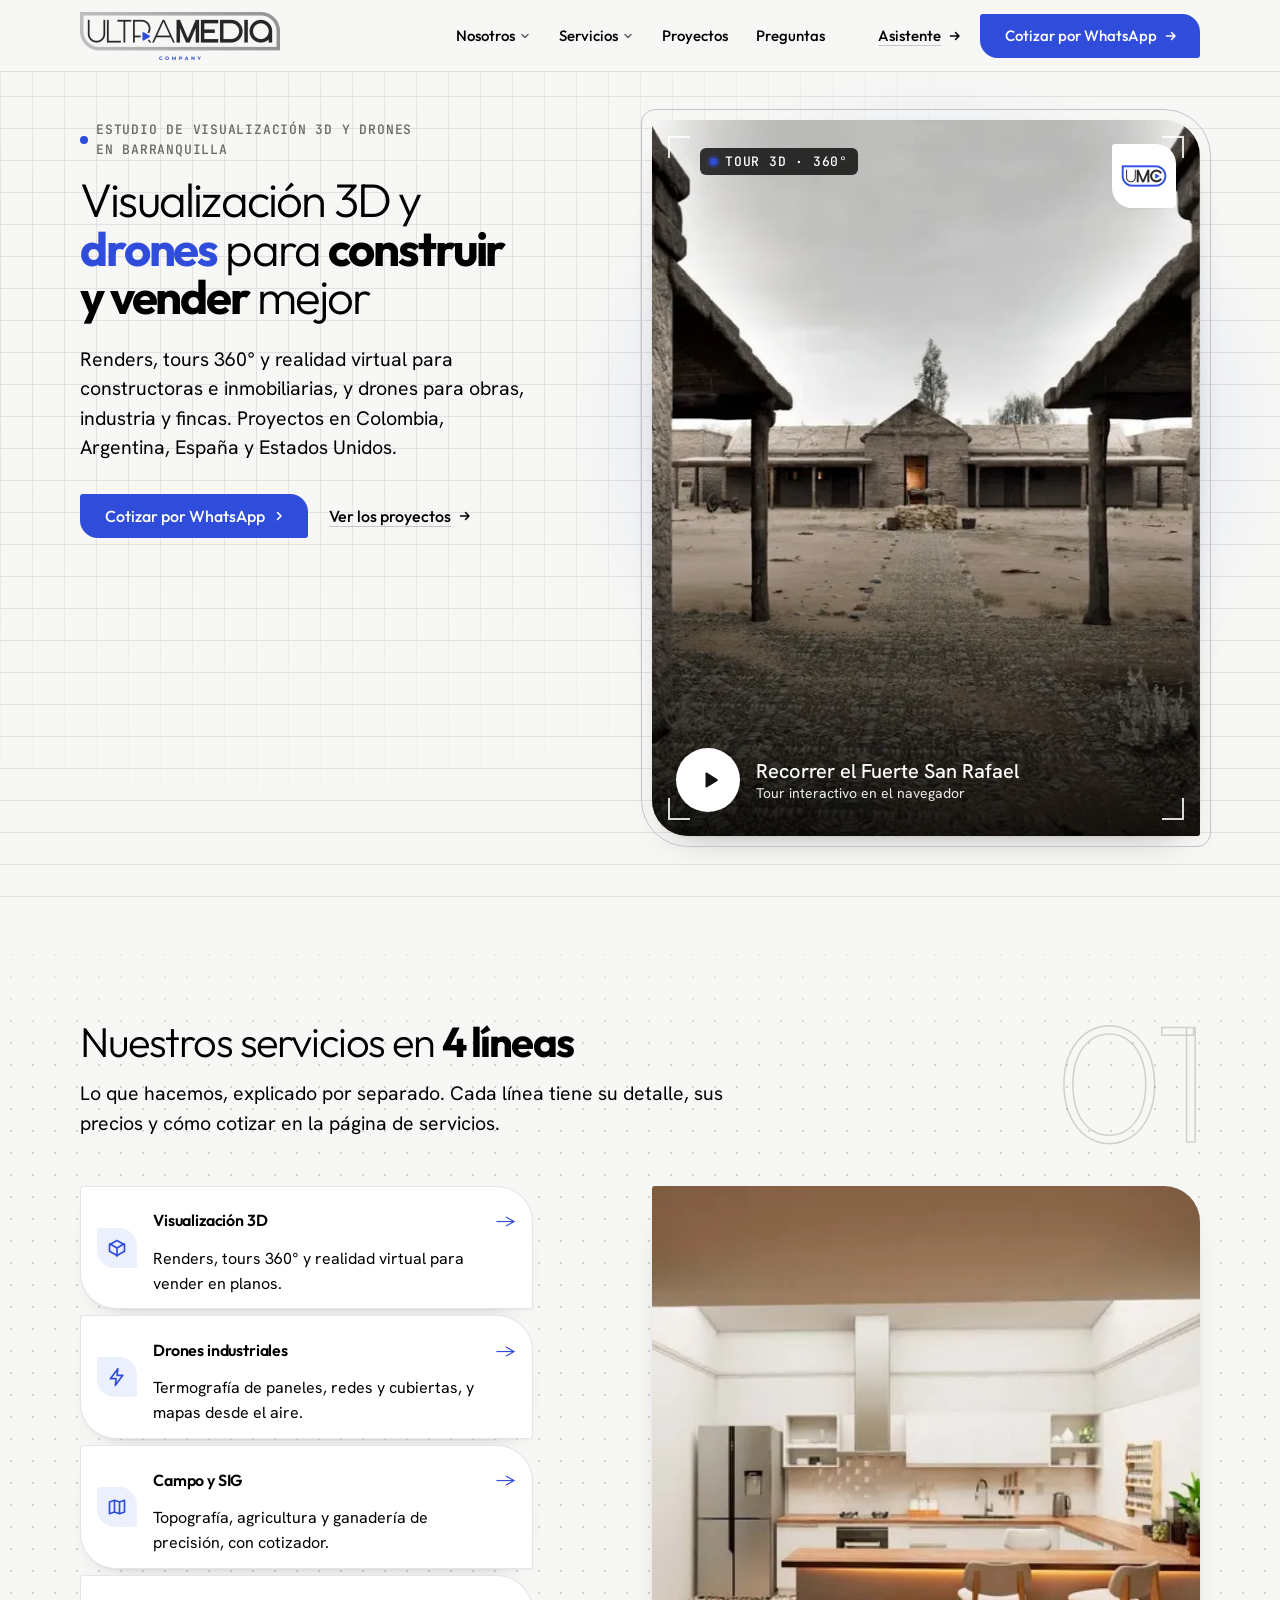
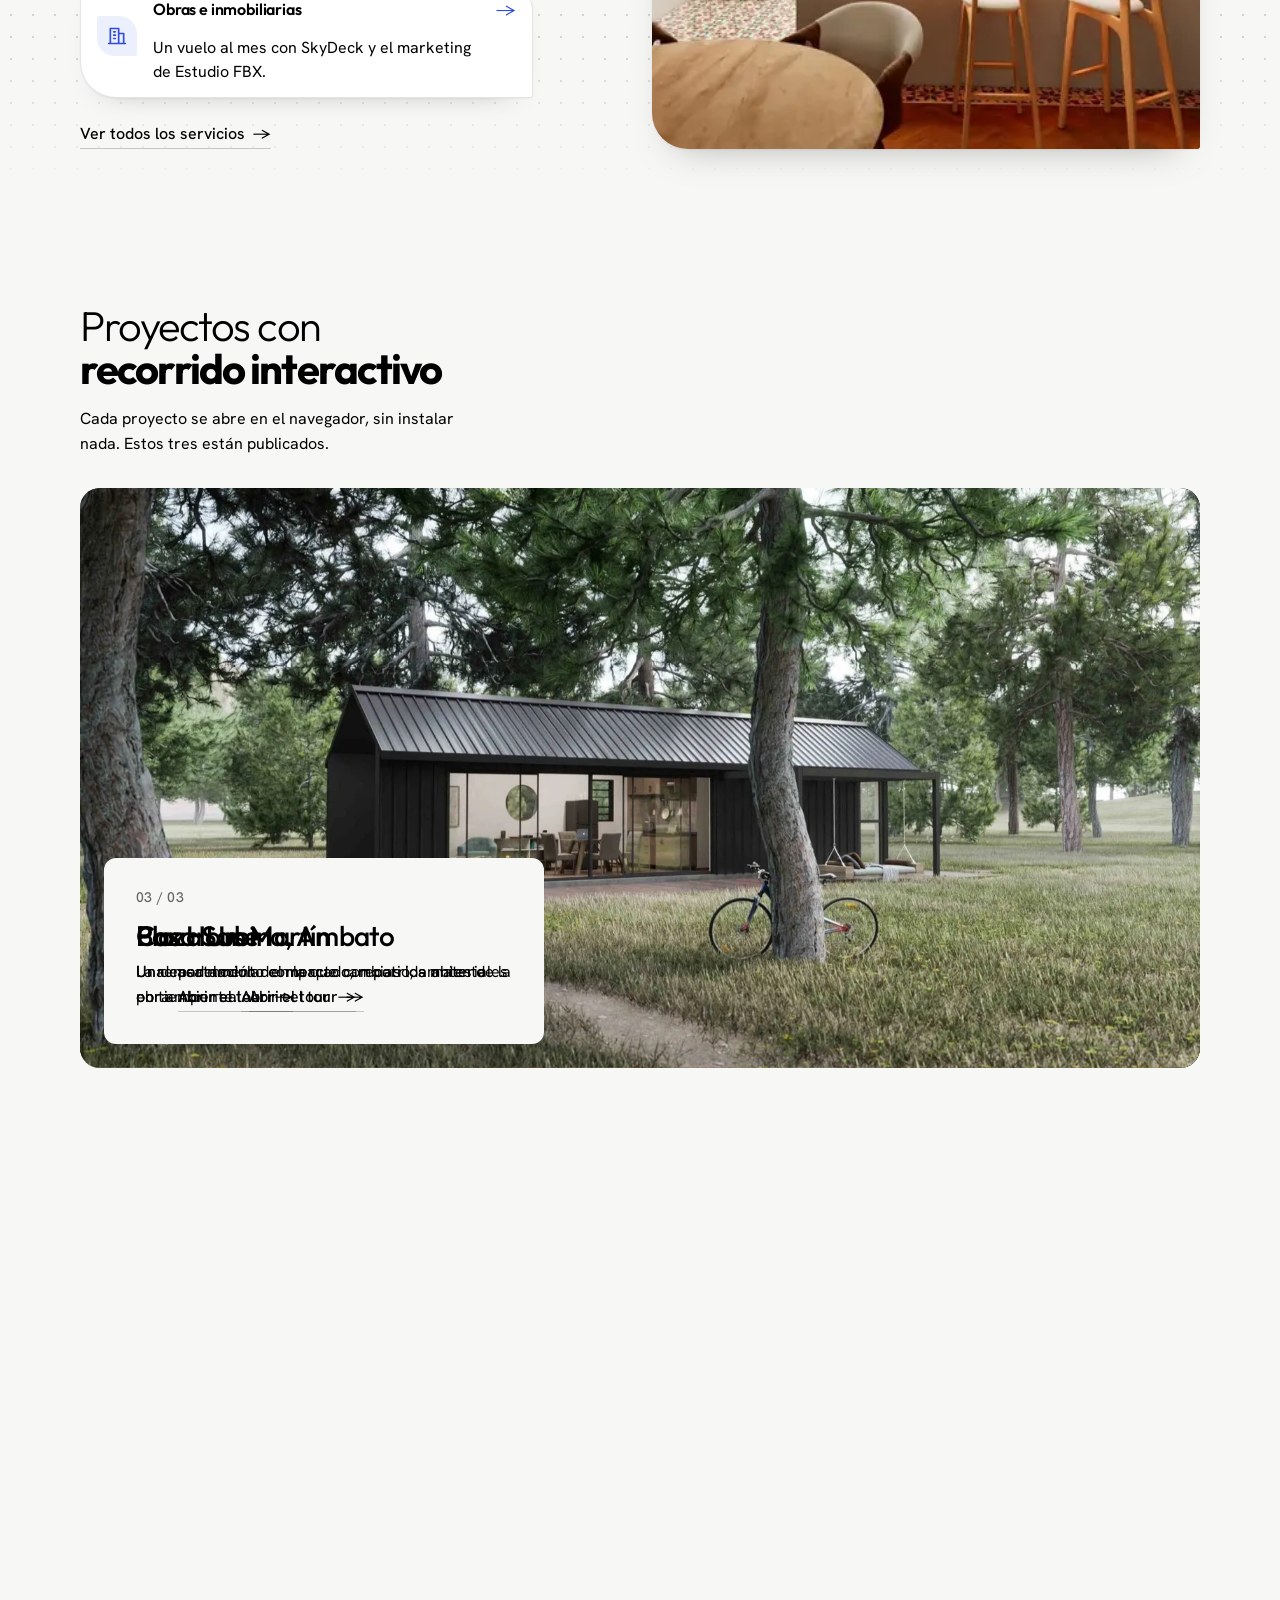
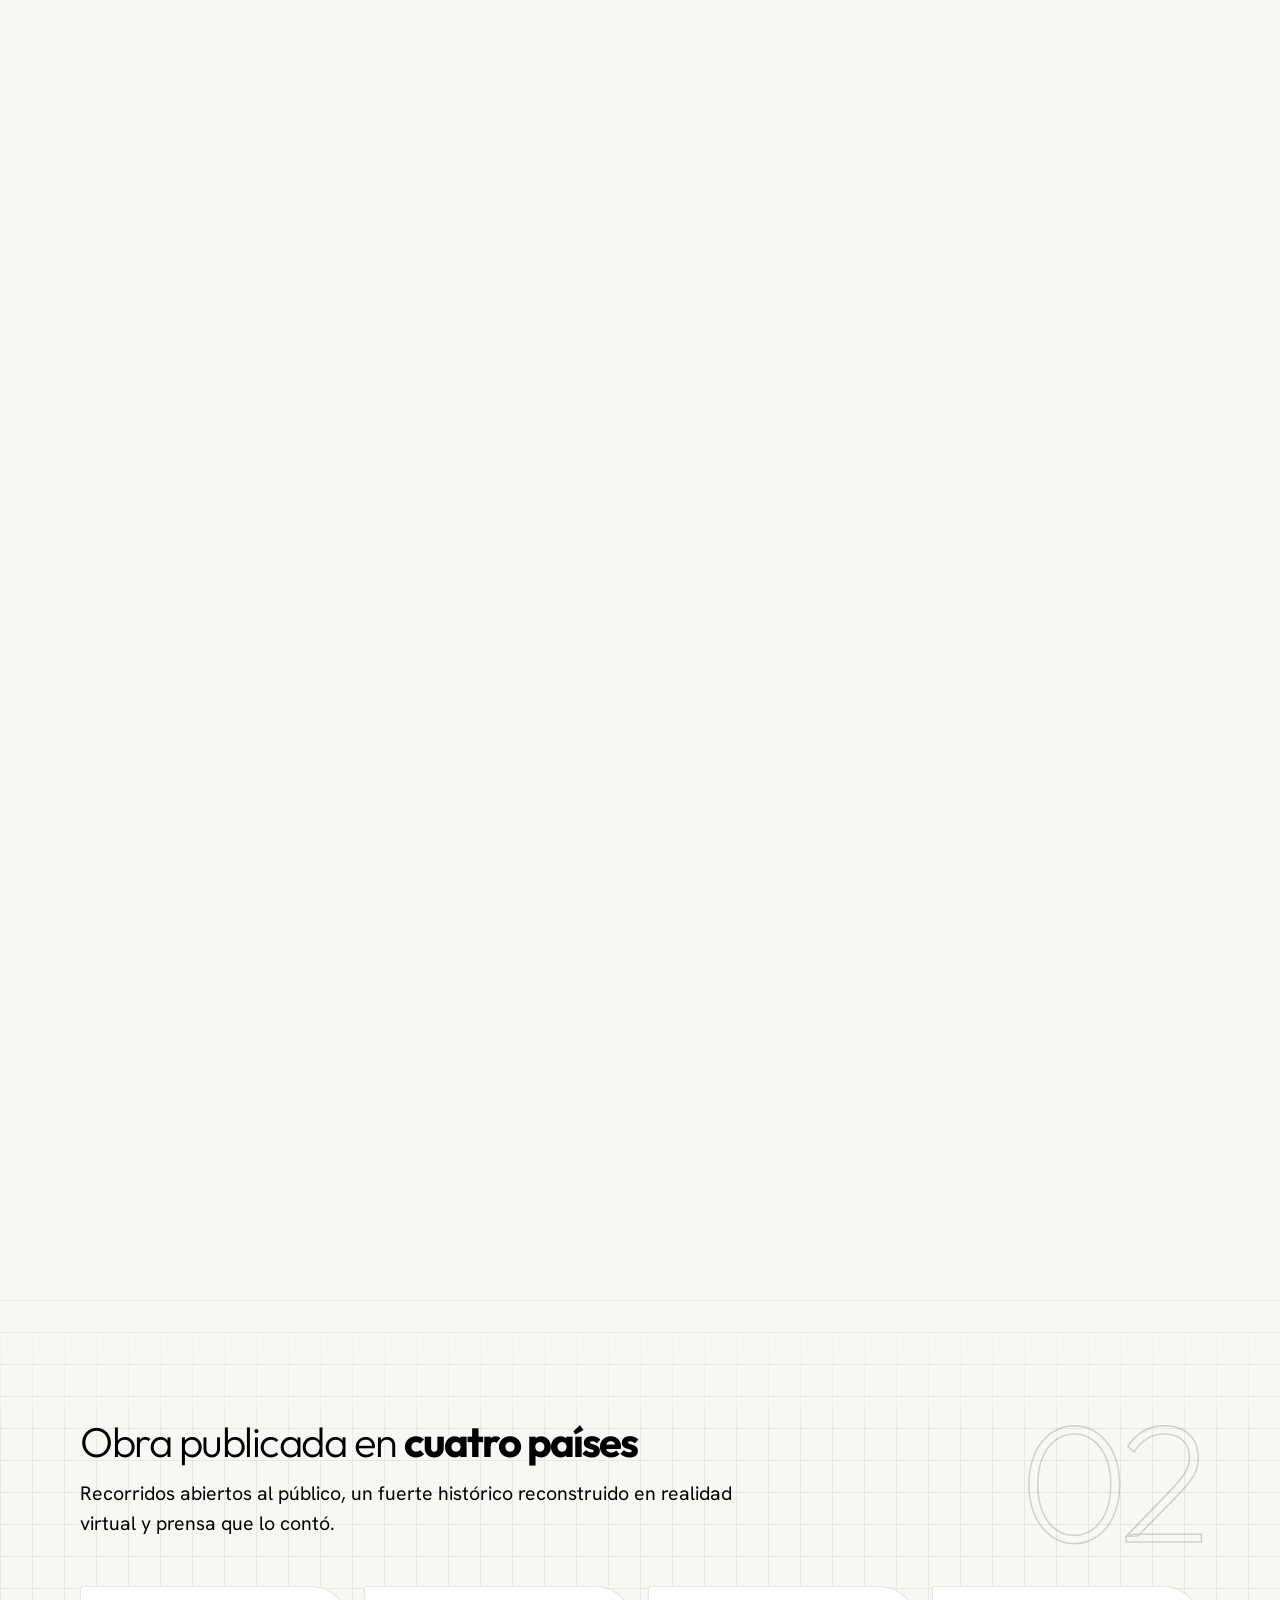
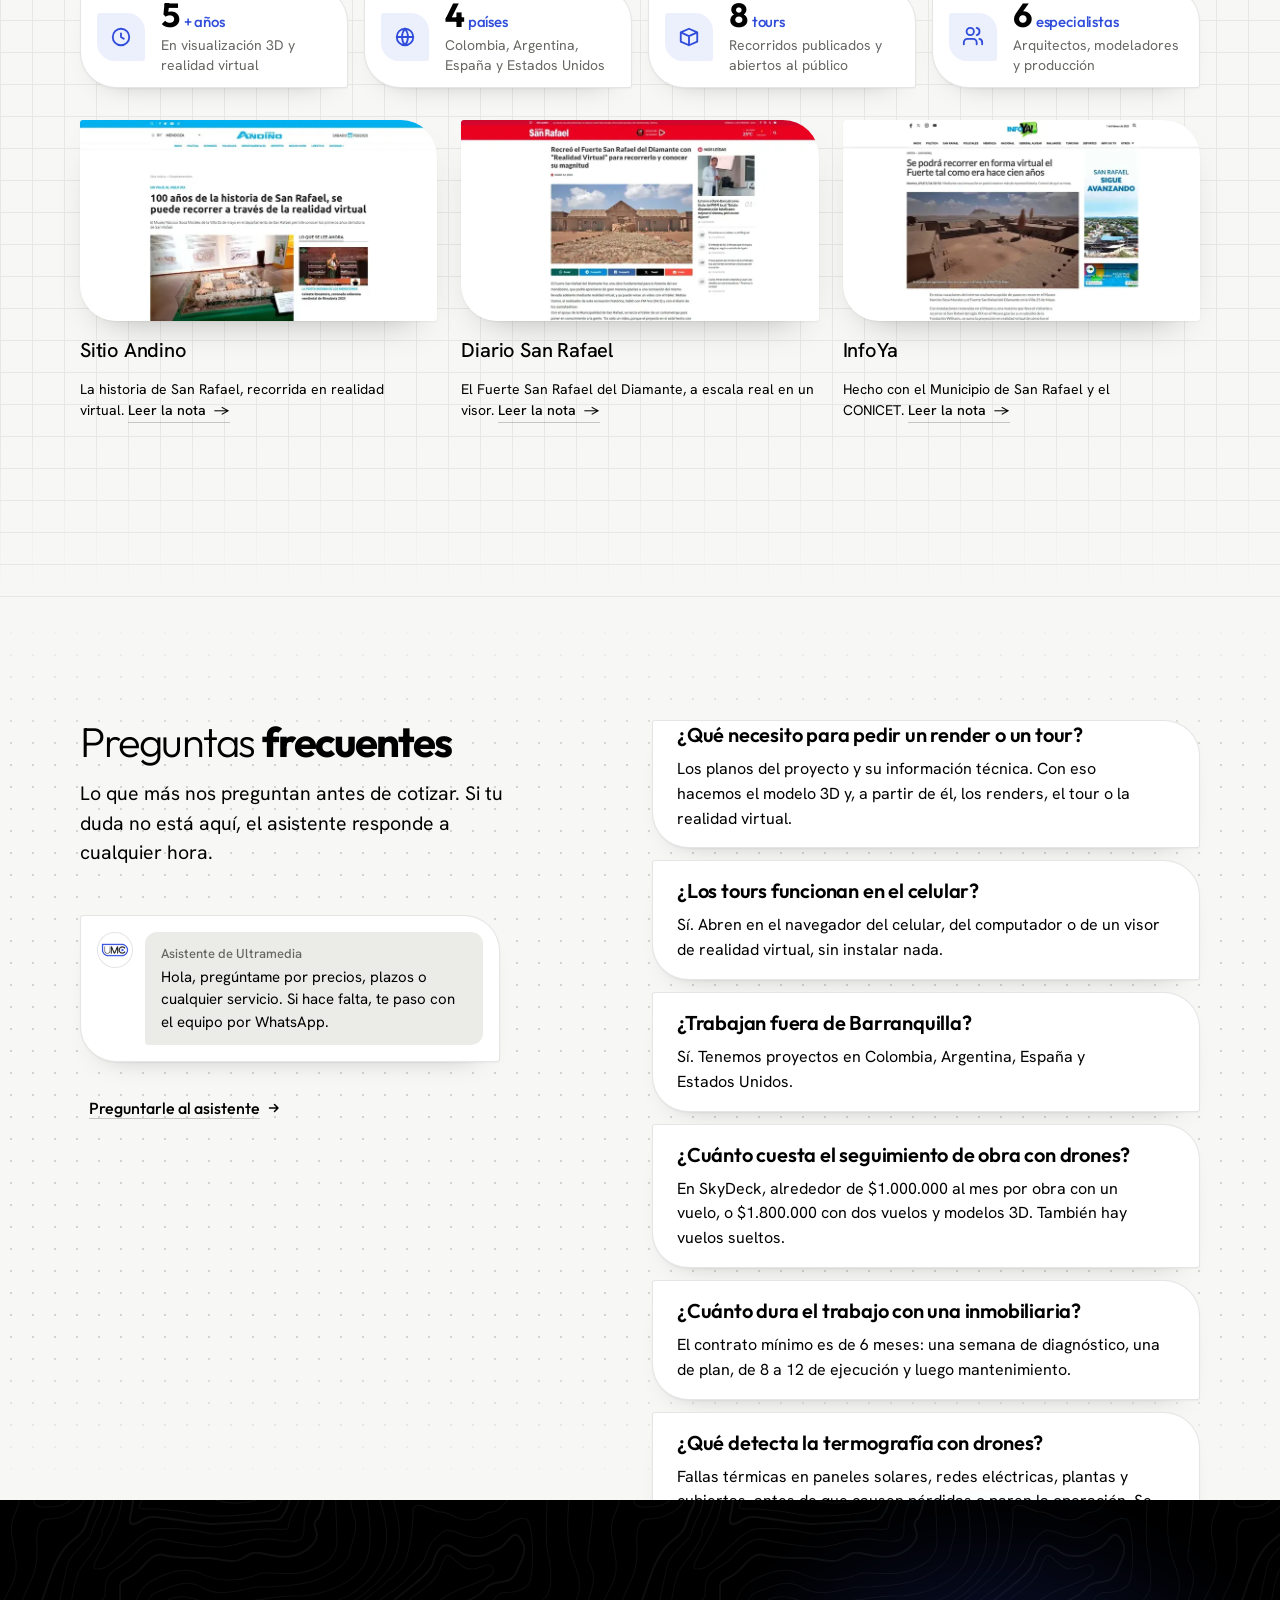
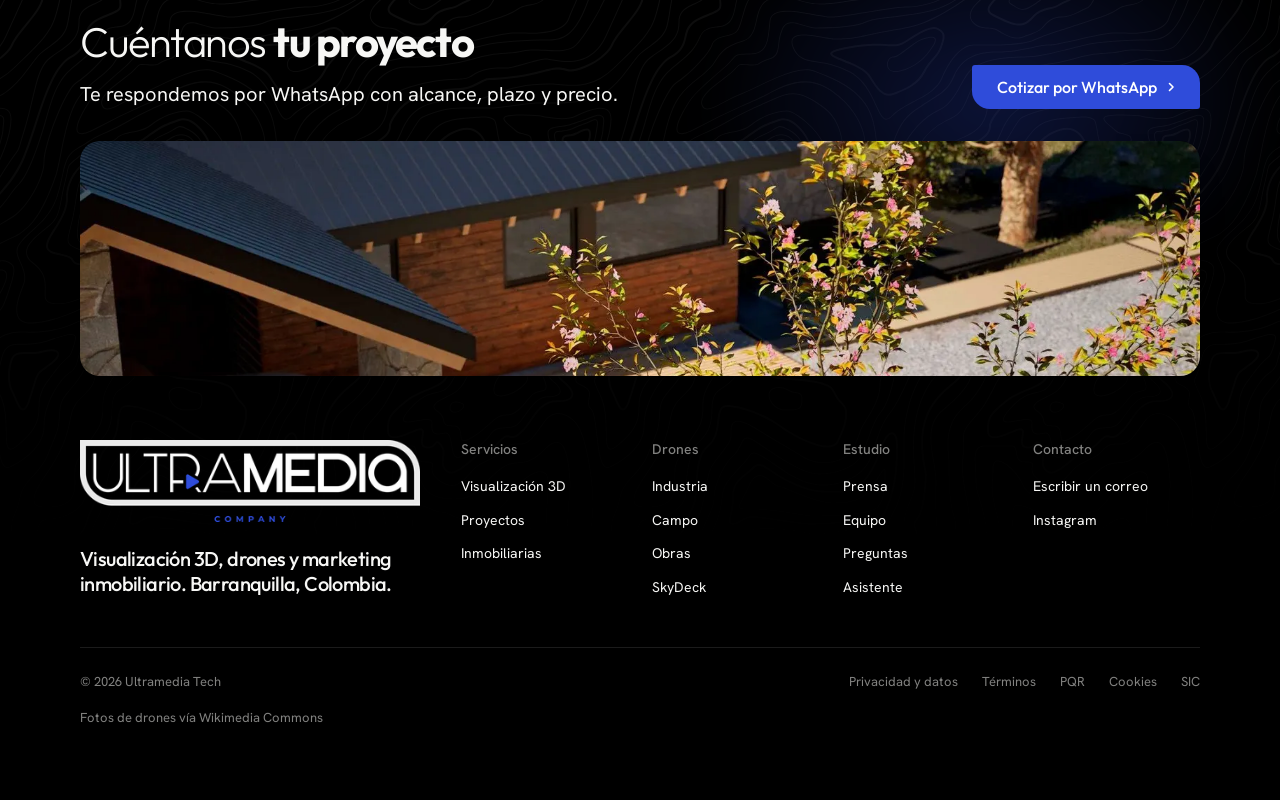
==== commit 8b059c37: "Tipografía Outfit con el contraste del logo, esquinas del marco del logo, números por sección y asis" ====
--- a/index.html
+++ b/index.html
@@ -20,7 +20,7 @@
 <meta name="page-type" content="service">
 <link rel="preconnect" href="https://fonts.googleapis.com">
 <link rel="preconnect" href="https://fonts.gstatic.com" crossorigin>
-<link href="https://fonts.googleapis.com/css2?family=Hanken+Grotesk:wght@400..700&family=JetBrains+Mono:wght@400..500&family=Space+Grotesk:wght@400..700&display=swap" rel="stylesheet">
+<link href="https://fonts.googleapis.com/css2?family=Hanken+Grotesk:wght@400..700&family=JetBrains+Mono:wght@400..500&family=Outfit:wght@200..800&display=swap" rel="stylesheet">
 <link rel="stylesheet" href="assets/system.css">
 <link rel="stylesheet" href="assets/ui/cards.css">
 <link rel="stylesheet" href="assets/motion/motion.css">
@@ -32,7 +32,7 @@
   --p-accent: #2f4cda; --p-accent-ink: #ffffff; --p-action: #2f4cda; --p-action-ink: #ffffff;
   --p-inv-bg: #000000; --p-inv-surface: #010101; --p-inv-ink: #f7f7f5; --p-inv-muted: #828280;
   --p-inv-accent: #2f4cda; --p-inv-accent-ink: #ffffff; --p-inv-action: #2f4cda; --p-inv-action-ink: #ffffff;
-  --font-display: "Space Grotesk", "Hanken Grotesk", system-ui, sans-serif;
+  --font-display: "Outfit", "Hanken Grotesk", system-ui, sans-serif;
   --font-mono: "JetBrains Mono", ui-monospace, Consolas, monospace;
   --font-text: "Hanken Grotesk", system-ui, sans-serif;
   --display-weight: 500;
@@ -45,8 +45,8 @@
 <link rel="modulepreload" href="assets/moments/moments.js">
 <link rel="modulepreload" href="assets/moments/lib.js">
 <link rel="modulepreload" href="assets/moments/photo-chapters/moment.js">
-<link rel="stylesheet" href="asistente.css?v=logo1">
-<link rel="stylesheet" href="marca.css?v=logo1">
+<link rel="stylesheet" href="asistente.css?v=ty5">
+<link rel="stylesheet" href="marca.css?v=ty5">
 <!-- page CSS: inside visuals only -->
 <style>
   #drones .pair { display: grid; gap: var(--s-5); height: 100%; grid-template-rows: 1fr 1fr; grid-template-columns: minmax(0, 1fr); min-width: 0; }
@@ -129,7 +129,7 @@
 <header class="nav nav--centre">
   <div class="wrap nav__bar">
     <a class="skip-link" href="#top">Saltar al contenido</a>
-    <a class="nav__logo" href="index.html"><img class="nav__logo-img" src="assets/img/marca/logo-ultramedia-400.webp" srcset="assets/img/marca/logo-ultramedia-400.webp 400w, assets/img/marca/logo-ultramedia-800.webp 800w" sizes="168px" width="400" height="96" alt="Ultramedia Company"></a>
+    <a class="nav__logo" href="index.html"><img class="nav__logo-img" src="assets/img/marca/logo-ultramedia-400.webp" srcset="assets/img/marca/logo-ultramedia-400.webp 400w, assets/img/marca/logo-ultramedia-800.webp 800w" sizes="200px" width="400" height="96" alt="Ultramedia Company"></a>
     <nav class="nav__links" aria-label="Principal">
       <div class="nav__item">
         <a class="nav__link" href="nosotros.html">Nosotros <svg class="chev" viewBox="0 0 12 12" aria-hidden="true"><path d="M3 4.5l3 3 3-3" fill="none" stroke="currentColor" stroke-width="1.5" stroke-linecap="round" stroke-linejoin="round"/></svg></a>
@@ -197,7 +197,7 @@
     <div class="wrap"><div class="hero-text grid hero__grid">
       <div class="hero__text span-5">
         <p class="hero__kicker"><span class="dot" aria-hidden="true"></span>Estudio de visualización 3D y drones en Barranquilla</p>
-        <h1 id="hero-h">Visualización 3D y <span class="hl">drones</span> para construir y vender mejor</h1>
+        <h1 id="hero-h">Visualización 3D y <strong class="hl">drones</strong> para <strong>construir y vender</strong> mejor</h1>
         <p class="hero__lead">Renders, tours 360° y realidad virtual para constructoras e inmobiliarias, y drones para obras, industria y fincas. Proyectos en Colombia, Argentina, España y Estados Unidos.</p>
         <div class="btn-row">
           <a class="btn btn--primary" href="https://wa.me/573006242963" target="_blank" rel="noopener" data-wa>Cotizar por WhatsApp<svg class="m-arrow" viewBox="0 0 12 12" aria-hidden="true"><path class="m-arrow__stem" d="M1 6h8"/><path class="m-arrow__head" d="M4.5 2.5 8 6l-3.5 3.5"/></svg></a>
@@ -206,7 +206,7 @@
       </div>
       <div class="hero__media hero-card span-6 start-7">
         <picture><source media="(max-width: 639px)" srcset="assets/img/fuerte-phone.webp"><img src="assets/img/fuerte.webp" srcset="assets/img/fuerte-800.webp 800w, assets/img/fuerte-1200.webp 1200w, assets/img/fuerte.webp 1600w" sizes="(max-width: 1023px) 100vw, 900px" width="1600" height="973" alt="Patio del Fuerte San Rafael del Diamante reconstruido en 3D, con muros de adobe y galerías de madera" fetchpriority="high" data-source="client" data-subject="Fuerte San Rafael"></picture>
-        <span class="hero-card__hud" aria-hidden="true"></span><p class="hero-card__geo" aria-hidden="true">Tour 3D · 360°</p><span class="hero-badge" aria-hidden="true"><img class="umc" src="assets/img/marca/umc-96.webp" width="96" height="96" alt=""></span>
+        <span class="hero-card__hud" aria-hidden="true"></span><p class="hero-card__geo" aria-hidden="true">Tour 3D · 360°</p><span class="hero-badge" aria-hidden="true"><img class="umc" src="assets/img/marca/umc-96.webp" width="96" height="96" alt="UMC, Ultramedia Company"></span>
         <a class="ly-play" href="https://estudiofbx.com/fuertesanrafael/" target="_blank" rel="noopener">
           <span class="ly-play__disc"><svg viewBox="0 0 18 18" aria-hidden="true"><path d="M4.5 2.6v12.8c0 .8.9 1.3 1.6.9l10.3-6.4c.6-.4.6-1.3 0-1.7L6.1 1.7c-.7-.4-1.6.1-1.6.9Z" fill="currentColor"/></svg></span>
           <span class="ly-play__label">Recorrer el Fuerte San Rafael<small>Tour interactivo en el navegador</small></span>
@@ -218,7 +218,7 @@
   <section class="section tex tex--dots" id="lineas" aria-labelledby="lineas-h">
     <div class="wrap">
       <div class="section-head">
-        <h2 id="lineas-h">Nuestros servicios en 4 líneas</h2>
+        <h2 id="lineas-h">Nuestros servicios en <strong>4 líneas</strong></h2>
         <p>Lo que hacemos, explicado por separado. Cada línea tiene su detalle, sus precios y cómo cotizar en la página de servicios.</p>
       </div>
       <div class="grid grid--top fill">
@@ -240,7 +240,7 @@
 
   <section class="section" id="proyectos" data-moment="photo-chapters" aria-labelledby="proyectos-h">
     <div class="wrap mo-ph">
-      <div class="mo-ph__head"><h2 id="proyectos-h">Proyectos con recorrido interactivo</h2><p>Cada proyecto se abre en el navegador, sin instalar nada. Estos tres están publicados.</p></div>
+      <div class="mo-ph__head"><h2 id="proyectos-h">Proyectos con <strong>recorrido interactivo</strong></h2><p>Cada proyecto se abre en el navegador, sin instalar nada. Estos tres están publicados.</p></div>
       <ol class="mo-ph__list">
         <li class="mo-ph__ch">
           <figure class="mo-ph__pic"><img loading="lazy" src="assets/img/plaza-urbina.webp" srcset="assets/img/plaza-urbina-phone.webp 621w, assets/img/plaza-urbina-1200.webp 1200w, assets/img/plaza-urbina.webp 1600w" sizes="(max-width: 639px) calc(100vw - 48px), (max-width: 1023px) calc(100vw - 96px), 1280px" alt="Plaza Urbina remodelada, con jardines, escaleras y una cubierta verde entre edificios" width="1600" height="900"></figure>
@@ -264,7 +264,7 @@
   <section class="section tex tex--grid" id="estudio" style="--hm: 2" aria-labelledby="estudio-h">
     <div class="wrap">
       <div class="section-head">
-        <h2 id="estudio-h">Obra publicada en cuatro países</h2>
+        <h2 id="estudio-h">Obra publicada en <strong>cuatro países</strong></h2>
         <p>Recorridos abiertos al público, un fuerte histórico reconstruido en realidad virtual y prensa que lo contó.</p>
       </div>
       <ul class="figs" aria-label="Ultramedia en cifras"><li class="fig"><span class="chip" aria-hidden="true"><svg viewBox="0 0 24 24" fill="none" stroke="currentColor" stroke-width="2" stroke-linecap="round" stroke-linejoin="round"><path d="M12 8v4l3 2M12 3a9 9 0 1 0 0 18 9 9 0 0 0 0-18Z"/></svg></span><p class="fig__num">5<span>+ años</span></p><p>En visualización 3D y realidad virtual</p></li><li class="fig"><span class="chip" aria-hidden="true"><svg viewBox="0 0 24 24" fill="none" stroke="currentColor" stroke-width="2" stroke-linecap="round" stroke-linejoin="round"><path d="M3 12h18M12 3a14 14 0 0 1 0 18M12 3a14 14 0 0 0 0 18M12 3a9 9 0 1 0 0 18 9 9 0 0 0 0-18Z"/></svg></span><p class="fig__num">4<span>países</span></p><p>Colombia, Argentina, España y Estados Unidos</p></li><li class="fig"><span class="chip" aria-hidden="true"><svg viewBox="0 0 24 24" fill="none" stroke="currentColor" stroke-width="2" stroke-linecap="round" stroke-linejoin="round"><path d="M3 7l9-4 9 4-9 4-9-4ZM3 7v10l9 4 9-4V7M12 11v10"/></svg></span><p class="fig__num">8<span>tours</span></p><p>Recorridos publicados y abiertos al público</p></li><li class="fig"><span class="chip" aria-hidden="true"><svg viewBox="0 0 24 24" fill="none" stroke="currentColor" stroke-width="2" stroke-linecap="round" stroke-linejoin="round"><path d="M16 20v-2a4 4 0 0 0-4-4H6a4 4 0 0 0-4 4v2M9 10a4 4 0 1 0 0-8 4 4 0 0 0 0 8ZM22 20v-2a4 4 0 0 0-3-3.9M16 2.1a4 4 0 0 1 0 7.8"/></svg></span><p class="fig__num">6<span>especialistas</span></p><p>Arquitectos, modeladores y producción</p></li></ul>
@@ -288,26 +288,26 @@
     </div>
   </section>
 
-  <section class="section tex tex--dots" id="faq" aria-labelledby="preguntas-h">
+  <section class="section tex tex--dots" id="faq" style="--hm: 2" aria-labelledby="preguntas-h">
     <div class="wrap">
       <div class="grid grid--top">
         <div class="span-5 stack-5">
           <div class="section-head">
-            <h2 id="preguntas-h">Preguntas frecuentes</h2>
+            <h2 id="preguntas-h">Preguntas <strong>frecuentes</strong></h2>
             <p>Lo que más nos preguntan antes de cotizar. Si tu duda no está aquí, el asistente responde a cualquier hora.</p>
           </div>
           <div class="faq-bot" data-ui="chat">
-            <span class="faq-bot__av" aria-hidden="true"><img class="umc" src="assets/img/marca/umc-96.webp" width="96" height="96" alt=""></span>
+            <span class="faq-bot__av" aria-hidden="true"><img class="umc" loading="lazy" src="assets/img/marca/umc-96.webp" width="96" height="96" alt="UMC, Ultramedia Company"></span>
             <p class="faq-bot__msg"><b>Asistente de Ultramedia</b>Hola, pregúntame por precios, plazos o cualquier servicio. Si hace falta, te paso con el equipo por WhatsApp.</p>
           </div>
-          <a class="link" href="https://wa.me/573006242963" target="_blank" rel="noopener" data-chat-open>Preguntarle al asistente</a>
+          <a class="btn btn--secondary faq__ask" href="https://wa.me/573006242963" target="_blank" rel="noopener" data-chat-open>Preguntarle al asistente</a>
         </div>
         <div class="faq span-6 start-7">
           <div class="faq__item"><h3>¿Qué necesito para pedir un render o un tour?</h3><p>Los planos del proyecto y su información técnica. Con eso hacemos el modelo 3D y, a partir de él, los renders, el tour o la realidad virtual.</p></div>
           <div class="faq__item"><h3>¿Los tours funcionan en el celular?</h3><p>Sí. Abren en el navegador del celular, del computador o de un visor de realidad virtual, sin instalar nada.</p></div>
           <div class="faq__item"><h3>¿Trabajan fuera de Barranquilla?</h3><p>Sí. Tenemos proyectos en Colombia, Argentina, España y Estados Unidos.</p></div>
           <div class="faq__item"><h3>¿Cuánto cuesta el seguimiento de obra con drones?</h3><p>En SkyDeck, alrededor de $1.000.000 al mes por obra con un vuelo, o $1.800.000 con dos vuelos y modelos 3D. También hay vuelos sueltos.</p></div>
-          <div class="faq__item"><h3>¿Cuánto dura el trabajo con una inmobiliaria?</h3><p>El contrato mínimo es de 6 meses: una semana de diagnóstico, una de plan, de 8 a 12 de ejecución y luego mantenimiento.</p></div>
+          <div class="faq__item"><h3>¿Cuánto dura el trabajo con una inmobiliaria?</h3><p>El contrato mínimo es de 6 meses: una semana de diagnóstico, una de plan, de 8 a 12 de ejecución y luego mantenimiento.</p></div><div class="faq__item"><h3>¿Qué detecta la termografía con drones?</h3><p>Fallas térmicas en paneles solares, redes eléctricas, plantas y cubiertas, antes de que causen pérdidas o paren la operación. Se cotiza según el sitio.</p></div>
         </div>
       </div>
     </div>
@@ -319,7 +319,7 @@
   <div class="wrap">
     <div class="closing__cta close--photo">
       <div class="section-head--split">
-        <div><h2 id="close-h">Cuéntanos tu proyecto</h2><p class="t-lead">Te respondemos por WhatsApp con alcance, plazo y precio.</p></div>
+        <div><h2 id="close-h">Cuéntanos <strong>tu proyecto</strong></h2><p class="t-lead">Te respondemos por WhatsApp con alcance, plazo y precio.</p></div>
         <a class="btn btn--primary" href="https://wa.me/573006242963" target="_blank" rel="noopener" data-wa>Cotizar por WhatsApp<svg class="m-arrow" viewBox="0 0 12 12" aria-hidden="true"><path class="m-arrow__stem" d="M1 6h8"/><path class="m-arrow__head" d="M4.5 2.5 8 6l-3.5 3.5"/></svg></a>
       </div>
       <div class="close__media"><img style="--pos: 50% 55%" src="assets/img/rivendel.webp" srcset="assets/img/rivendel-close-phone.webp 468w, assets/img/rivendel-1200.webp 1200w, assets/img/rivendel.webp 1600w" sizes="(max-width: 639px) calc(100vw - 48px), (max-width: 1023px) calc(100vw - 96px), 1280px" width="1600" height="900" alt="Cabaña de piedra y madera entre árboles en flor del proyecto Rivendel Lodge, al atardecer" loading="lazy" data-source="client" data-subject="Rivendel Lodge"></div>
@@ -351,7 +351,7 @@
 <script type="module" src="assets/system.js"></script>
 <script type="module" src="assets/motion/motion.js"></script>
 <script type="module" src="assets/layout/layout.js"></script>
-<script src="asistente.js?v=logo1" defer></script>
+<script src="asistente.js?v=ty5" defer></script>
 <script src="efectos.js" defer></script>
 <script>
 // hidden pictures (the services list's other photos, the Drones menu photo) load before they are needed:
--- a/asistente.css
+++ b/asistente.css
@@ -81,3 +81,16 @@
   .chatpanel { inset: 0; width: auto; z-index: 80; }
   .chatpanel .chat { height: 100svh; border-radius: 0; border: 0; }
 }
+
+/* the launcher in the bar: a secondary button with the chat icon beside the WhatsApp one */
+.nav__actions { display: flex; align-items: center; gap: var(--s-3); }
+.chatnav { display: inline-flex; align-items: center; gap: 8px; }
+.chatnav svg { width: 18px; height: 18px; }
+.chatpanel { top: 84px; bottom: auto; }
+@media (max-width: 639px) { .chatpanel { top: 0; } }
+@media (min-width: 1024px) and (max-width: 1279px) {
+  .chatnav { width: 44px; padding: 0; justify-content: center; }
+  .chatnav .chatfab__label { position: absolute; width: 1px; height: 1px; overflow: hidden; clip: rect(0 0 0 0); white-space: nowrap; }
+  /* Preguntas is also under Nosotros; at this width the bar keeps three words */
+  .nav__links > .nav__item:last-child { display: none; }
+}
--- a/marca.css
+++ b/marca.css
@@ -212,7 +212,7 @@
 .eyebrow { display: flex; align-items: center; gap: 10px; margin: 0 0 var(--s-3); color: var(--accent); }
 .ground-inverse .eyebrow { color: color-mix(in oklab, var(--accent) 70%, #fff); }
 .hero__kicker { color: var(--muted); }
-.fig .fig__num span { font-family: var(--font-mono); letter-spacing: 0; }
+.fig .fig__num span { font-family: var(--font-display); font-weight: 500; letter-spacing: -0.01em; }
 p.eyebrow.eyebrow { font: 500 13px/1.2 var(--font-mono); letter-spacing: .06em; text-transform: uppercase; color: var(--accent); max-width: none; margin: 0 0 var(--s-3); }
 .ground-inverse p.eyebrow.eyebrow { color: color-mix(in oklab, var(--accent) 65%, #fff); }
 .ground-surface p.eyebrow.eyebrow { color: color-mix(in oklab, var(--accent) 85%, #000); }
@@ -243,9 +243,56 @@
 .tile__head > .tile__name { font: 600 var(--t-card)/1.3 var(--font-display); letter-spacing: -0.015em; margin: 0; }
 
 /* the company logo: the dark one in the bar, the white one in the footer, the UMC mark in the badges */
-.nav__logo .nav__logo-img { height: 40px; width: auto; display: block; }
-@media (max-width: 639px) { .nav__logo .nav__logo-img { height: 32px; } }
+.nav__logo .nav__logo-img { height: 48px; width: auto; display: block; }
+@media (max-width: 639px) { .nav__logo .nav__logo-img { height: 38px; } }
 .footer__mark .footer__logo-img { width: min(340px, 100%); height: auto; display: block; }
 .hero-badge .umc { width: 40px; height: 40px; display: block; }
 .faq-bot__av, .chat__av { background: #fff; border: 1px solid var(--u-edge, rgba(0,0,0,.1)); }
 .faq-bot__av .umc, .chat__av .umc { width: 28px; height: 28px; display: block; }
+
+/* ===== type taken from the logo: ULTRA is drawn thin, MEDIA heavy. Headings are Outfit at 300 with the words that
+   matter at 700, so every heading reads like the mark ===== */
+h1, h2 { font-family: var(--font-display); font-weight: 300; }
+h1 strong, h2 strong { font-weight: 700; letter-spacing: -0.045em; }
+h1 { font-size: clamp(40px, 2.6vw + 14px, 64px); line-height: 1.02; letter-spacing: -0.04em; }
+.hero--split h1 { font-size: clamp(40px, 2.6vw + 14px, 64px); line-height: 1.02; }
+h2 { font-size: clamp(32px, 1.7vw + 20px, 50px); line-height: 1.04; letter-spacing: -0.035em; }
+h3, .rows__name, .t-card, .tile__head > .tile__name { font-family: var(--font-display); font-weight: 600; letter-spacing: -0.01em; }
+.fig .fig__num { font-family: var(--font-display); font-weight: 700; letter-spacing: -0.04em; }
+.nav__link, .btn { font-family: var(--font-display); font-weight: 500; letter-spacing: 0; }
+.hero__lead, .section-head > p { font-size: clamp(17px, .35vw + 15px, 20px); }
+@media (max-width: 639px) {
+  h1, .hero--split h1 { font-size: 33px; line-height: 1.05; }
+  h2 { font-size: 27px; }
+}
+
+/* ===== the logo's frame: square on one diagonal, round on the other. Cards, pictures, buttons and chips take it ===== */
+:root { --u-r: 3px 36px 3px 36px; --u-r-sm: 3px 18px 3px 18px; }
+.rows > li, .card.card--open, .faq .faq__item, .fig, .hero-card, .frame--photo, .develop, .tile__media, .card .panel,
+.quote__card, .chat, .faq-bot, .press-row .tile__media { border-radius: var(--u-r); }
+.btn, .chip, .chat__send, .chat__act, .chatbar, .chat__row input, .hero-badge { border-radius: var(--u-r-sm); }
+.hero-card { outline: 1px solid #c4c4c4; outline-offset: 10px; }
+.hero-badge { border-radius: 3px 20px 3px 20px; width: 64px; height: 64px; }
+.hero-badge .umc { width: 48px; height: 48px; }
+
+/* ===== big outlined numbers on each band, like a sheet in a set of plans (wide screens) ===== */
+main { counter-reset: band; }
+@media (min-width: 1024px) {
+  main > .section:not(.hero) > .wrap { position: relative; }
+  main > .section:not(.hero):has(> .wrap > .section-head) > .wrap::after {
+    counter-increment: band; content: counter(band, decimal-leading-zero); position: absolute; right: 0; top: -24px; pointer-events: none;
+    font: 200 168px/1 var(--font-display); letter-spacing: -0.06em; color: transparent; -webkit-text-stroke: 1.5px color-mix(in oklab, var(--ink) 16%, transparent); }
+  .ground-inverse > .wrap::after { -webkit-text-stroke-color: rgba(255, 255, 255, .16) !important; }
+}
+.faq .faq__item h3 { font-family: var(--font-display); font-weight: 600; letter-spacing: -0.01em; }
+@media (max-width: 639px) {
+
+  #skydeck .skydeck__pic { aspect-ratio: 4 / 3; height: auto; min-height: 0; }
+}
+@media (max-width: 639px) {
+  #faq .faq__item p { font-size: 14px; line-height: 1.45; }
+  #faq .faq__item h3 { font-size: 16px; }
+  #faq .faq-bot__msg { font-size: 14px; }
+}
+.rows.lineas .rows__name { display: inline-flex; align-items: center; min-height: 44px; }
+.faq__ask { align-self: flex-start; }
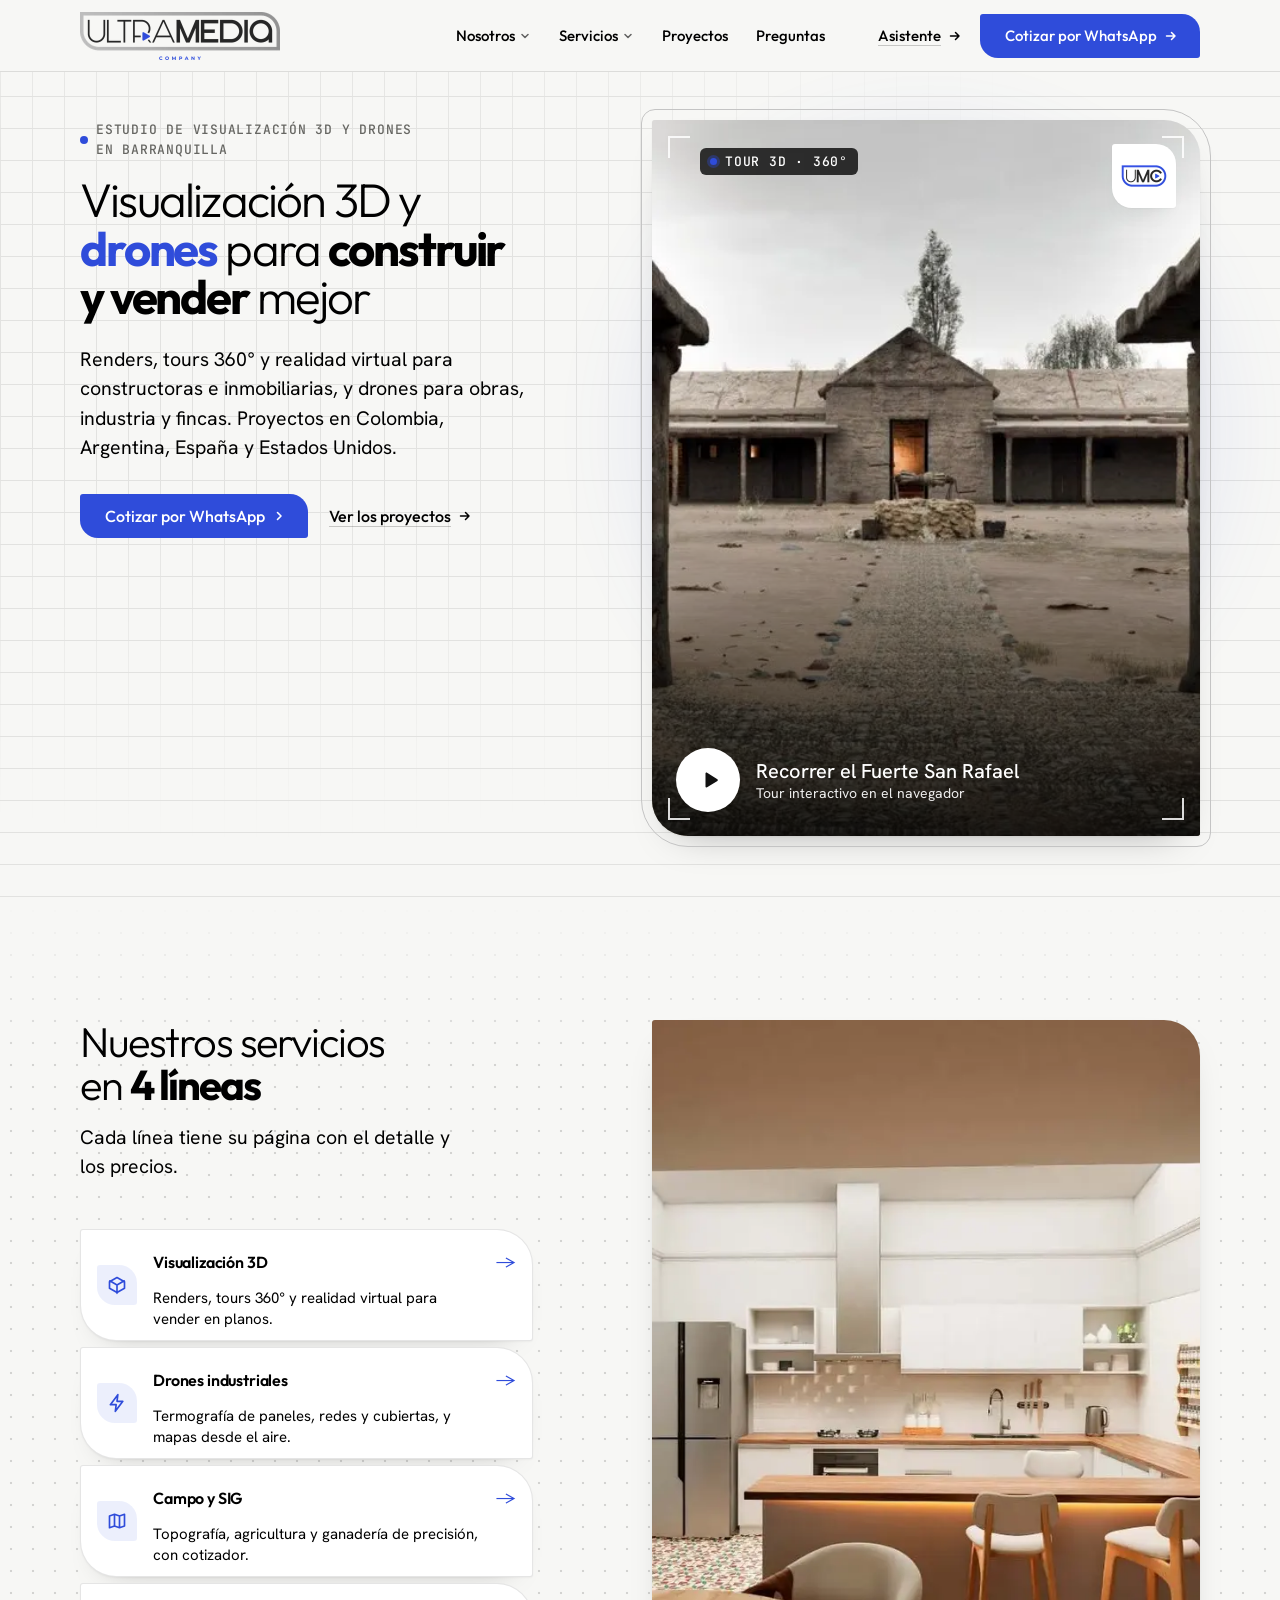
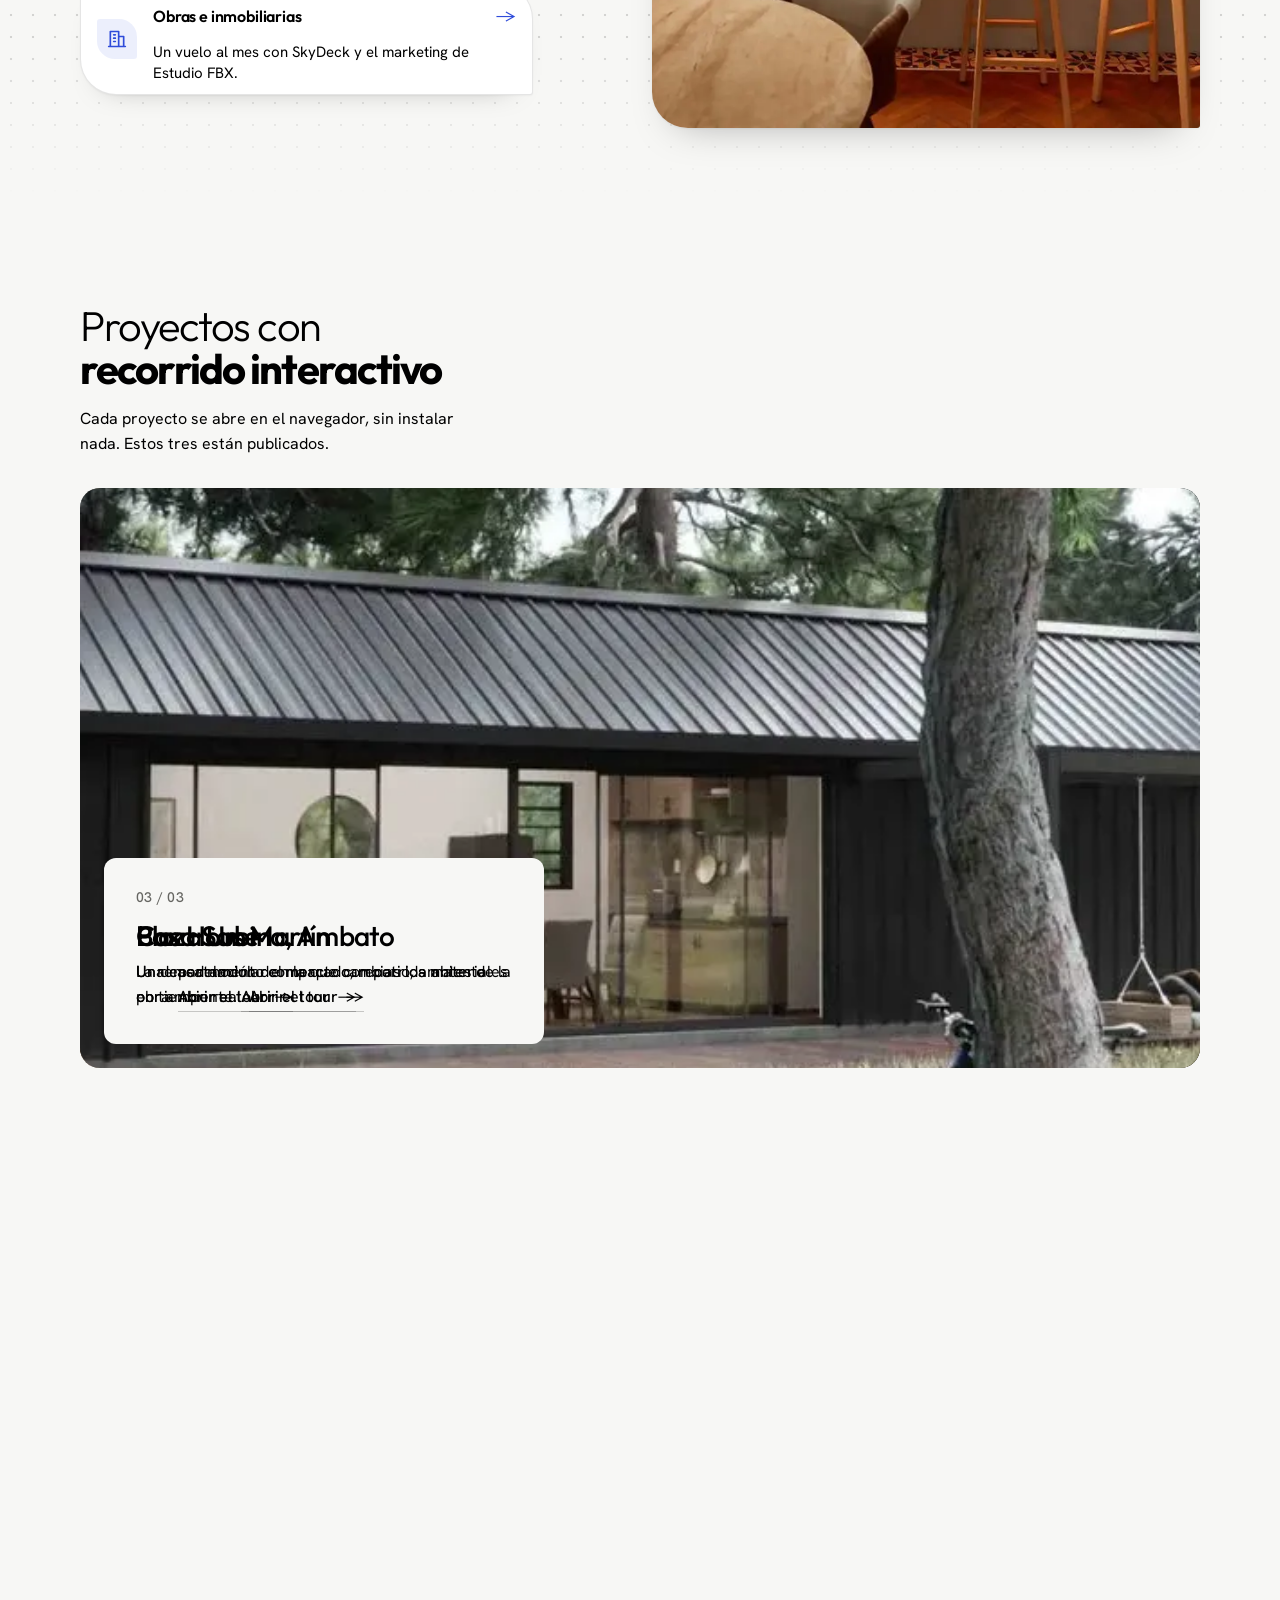
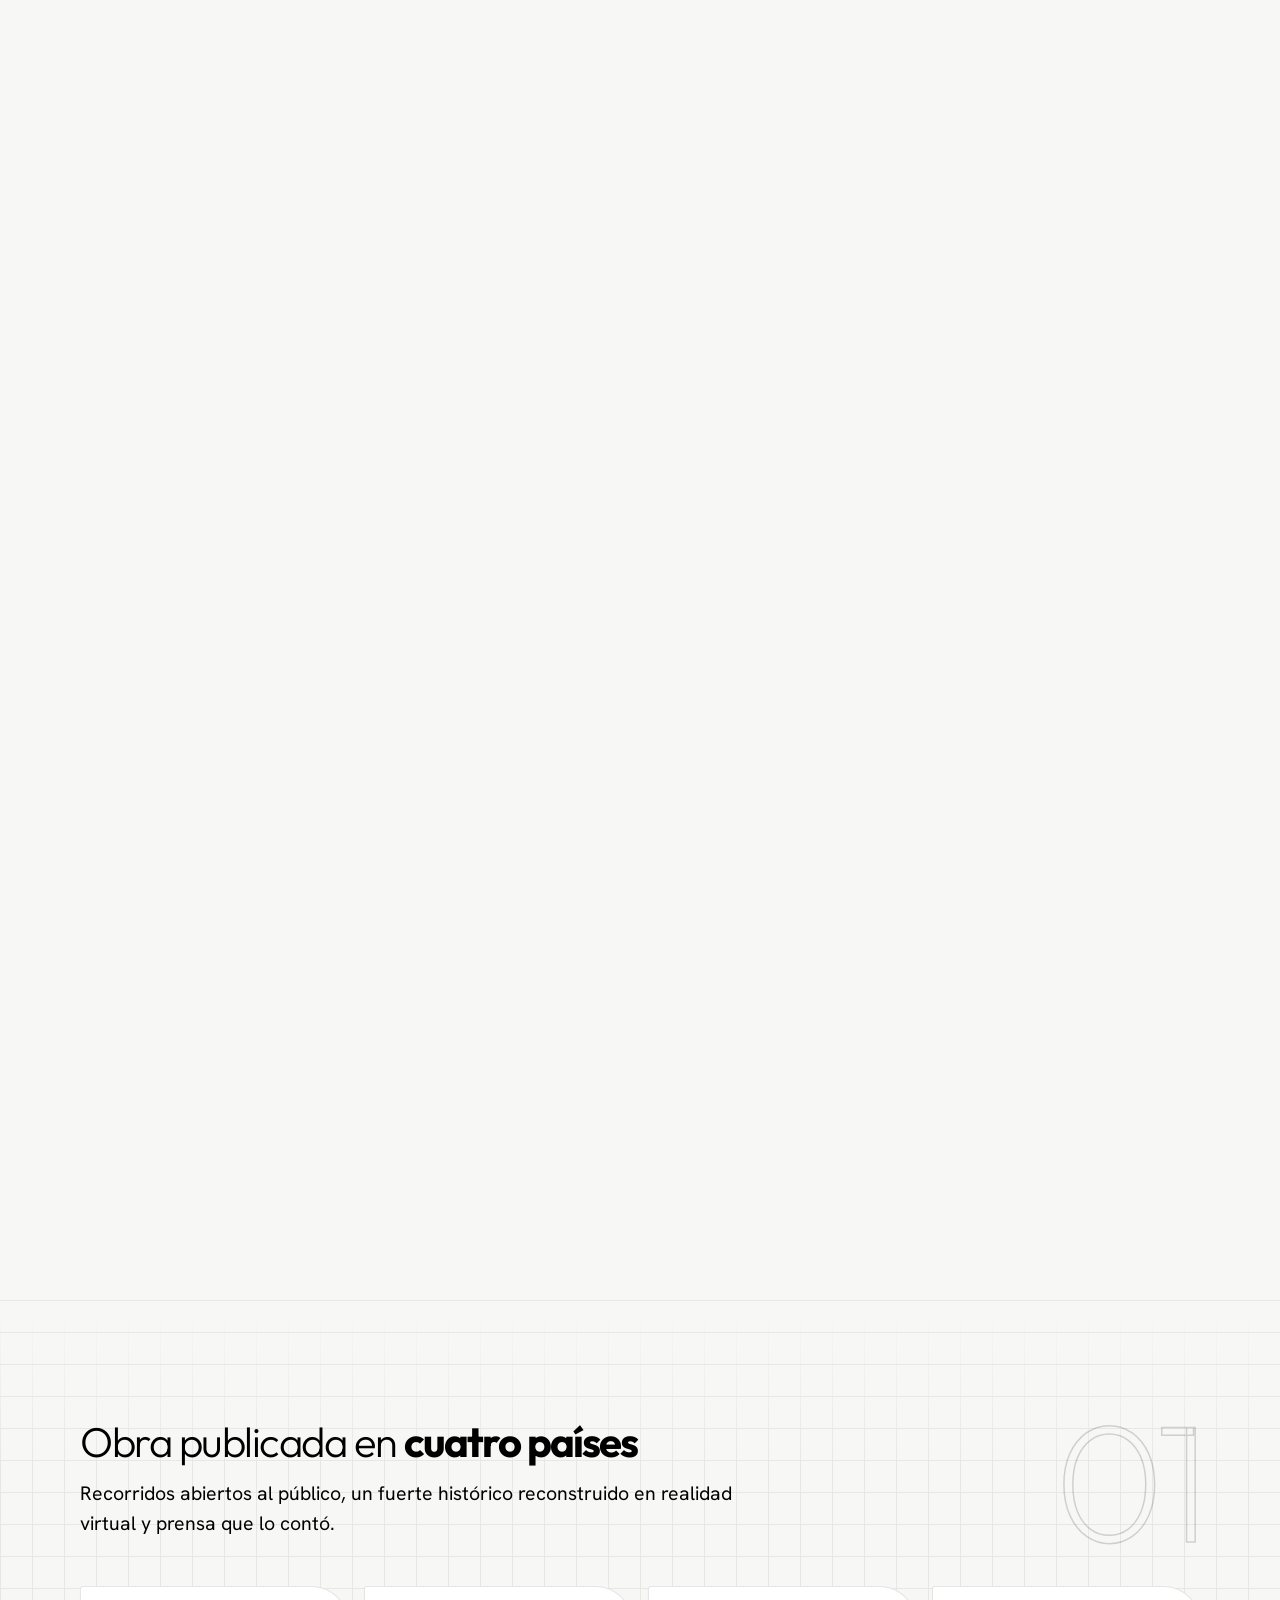
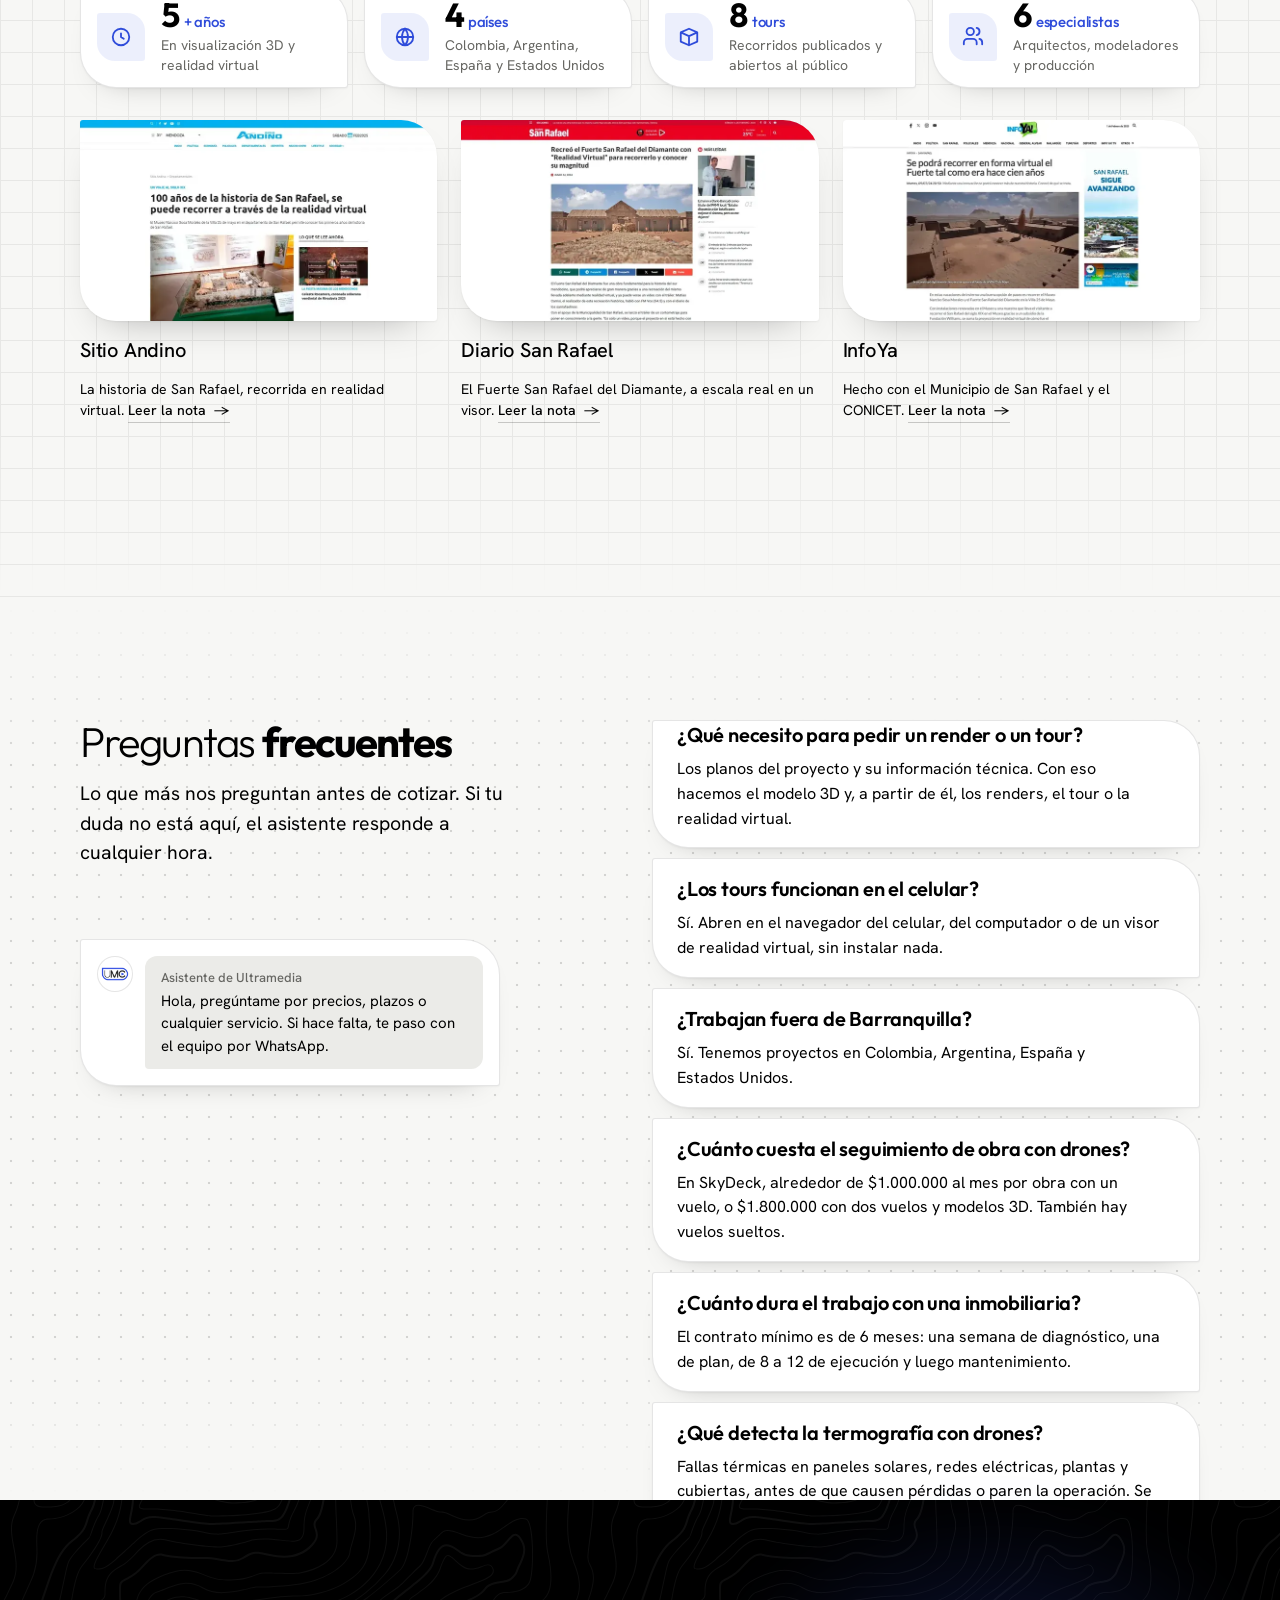
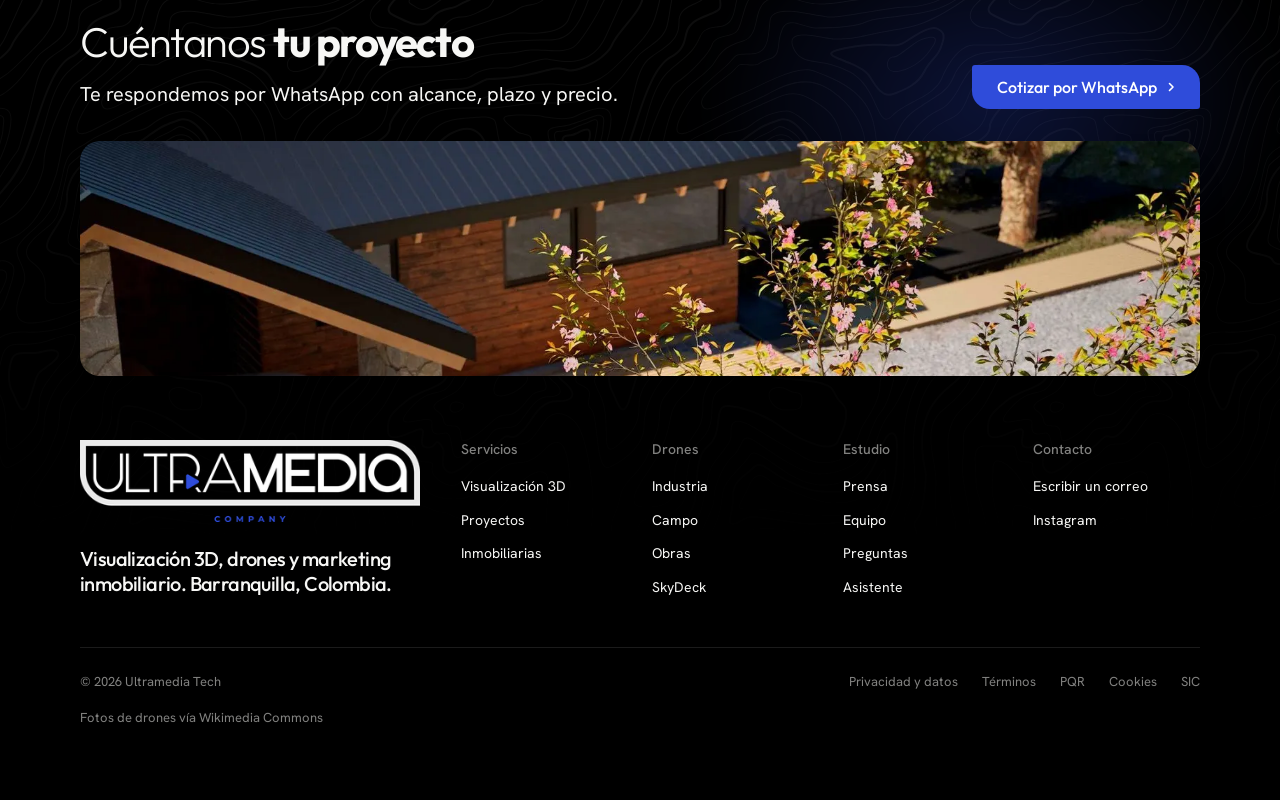
==== commit 60a36dcd: "Ajustes de diseño en las tres páginas: inicio con las cuatro líneas, preguntas y Nosotros a la medid" ====
--- a/index.html
+++ b/index.html
@@ -45,8 +45,8 @@
 <link rel="modulepreload" href="assets/moments/moments.js">
 <link rel="modulepreload" href="assets/moments/lib.js">
 <link rel="modulepreload" href="assets/moments/photo-chapters/moment.js">
-<link rel="stylesheet" href="asistente.css?v=ty5">
-<link rel="stylesheet" href="marca.css?v=ty5">
+<link rel="stylesheet" href="asistente.css?v=ty9">
+<link rel="stylesheet" href="marca.css?v=ty9">
 <!-- page CSS: inside visuals only -->
 <style>
   #drones .pair { display: grid; gap: var(--s-5); height: 100%; grid-template-rows: 1fr 1fr; grid-template-columns: minmax(0, 1fr); min-width: 0; }
@@ -217,22 +217,21 @@
 
   <section class="section tex tex--dots" id="lineas" aria-labelledby="lineas-h">
     <div class="wrap">
-      <div class="section-head">
-        <h2 id="lineas-h">Nuestros servicios en <strong>4 líneas</strong></h2>
-        <p>Lo que hacemos, explicado por separado. Cada línea tiene su detalle, sus precios y cómo cotizar en la página de servicios.</p>
-      </div>
       <div class="grid grid--top fill">
         <div class="span-5 stack-5">
+          <div class="section-head">
+            <h2 id="lineas-h">Nuestros servicios en <strong>4 líneas</strong></h2>
+            <p>Cada línea tiene su página con el detalle y los precios.</p>
+          </div>
           <ul class="rows lineas">
             <li class="linea"><span class="chip chip--row rows__icon" aria-hidden="true"><svg viewBox="0 0 24 24" fill="none" stroke="currentColor" stroke-width="2" stroke-linecap="round" stroke-linejoin="round"><path d="M21 16V8l-9-5-9 5v8l9 5 9-5ZM3.3 7 12 12l8.7-5M12 22V12"/></svg></span><a class="rows__name" href="servicios.html#servicios">Visualización 3D</a><p>Renders, tours 360° y realidad virtual para vender en planos.</p><span class="rows__value" aria-hidden="true">→</span></li>
             <li class="linea"><span class="chip chip--row rows__icon" aria-hidden="true"><svg viewBox="0 0 24 24" fill="none" stroke="currentColor" stroke-width="2" stroke-linecap="round" stroke-linejoin="round"><path d="M13 2 4 14h7l-1 8 9-12h-7l1-8Z"/></svg></span><a class="rows__name" href="servicios.html#drones">Drones industriales</a><p>Termografía de paneles, redes y cubiertas, y mapas desde el aire.</p><span class="rows__value" aria-hidden="true">→</span></li>
             <li class="linea"><span class="chip chip--row rows__icon" aria-hidden="true"><svg viewBox="0 0 24 24" fill="none" stroke="currentColor" stroke-width="2" stroke-linecap="round" stroke-linejoin="round"><path d="M9 4 3 6v14l6-2 6 2 6-2V4l-6 2-6-2ZM9 4v14M15 6v14"/></svg></span><a class="rows__name" href="servicios.html#campo">Campo y SIG</a><p>Topografía, agricultura y ganadería de precisión, con cotizador.</p><span class="rows__value" aria-hidden="true">→</span></li>
             <li class="linea"><span class="chip chip--row rows__icon" aria-hidden="true"><svg viewBox="0 0 24 24" fill="none" stroke="currentColor" stroke-width="2" stroke-linecap="round" stroke-linejoin="round"><path d="M4 21V3h10v18M14 9h6v12M8 7h2M8 11h2M8 15h2M2 21h20"/></svg></span><a class="rows__name" href="servicios.html#skydeck">Obras e inmobiliarias</a><p>Un vuelo al mes con SkyDeck y el marketing de Estudio FBX.</p><span class="rows__value" aria-hidden="true">→</span></li>
           </ul>
-          <a class="link" href="servicios.html">Ver todos los servicios</a>
         </div>
         <div class="frame frame--photo frame--fill span-6 start-7">
-          <img class="frame__img" src="assets/img/rendering.webp" srcset="assets/img/rendering-640.webp 640w, assets/img/rendering-800.webp 800w, assets/img/rendering-1200.webp 1200w, assets/img/rendering.webp 1400w" sizes="(max-width: 639px) calc(100vw - 48px), (max-width: 1023px) calc(100vw - 96px), 640px" width="1400" height="933" alt="Render fotorrealista de una cocina con isla de mármol y luz cálida" loading="lazy" data-source="client" data-subject="render">
+          <img class="frame__img" src="assets/img/rendering.webp" srcset="assets/img/rendering-640.webp 640w, assets/img/rendering-800.webp 800w, assets/img/rendering-1200.webp 1200w, assets/img/rendering.webp 1400w" sizes="(max-width: 639px) calc(100vw - 48px), (max-width: 1023px) calc(100vw - 96px), 1140px" width="1400" height="933" alt="Render fotorrealista de una cocina con isla de mármol y luz cálida" loading="lazy" data-source="client" data-subject="render">
         </div>
       </div>
     </div>
@@ -288,10 +287,10 @@
     </div>
   </section>
 
-  <section class="section tex tex--dots" id="faq" style="--hm: 2" aria-labelledby="preguntas-h">
+  <section class="section tex tex--dots" id="faq" aria-labelledby="preguntas-h">
     <div class="wrap">
       <div class="grid grid--top">
-        <div class="span-5 stack-5">
+        <div class="span-5 faq__intro">
           <div class="section-head">
             <h2 id="preguntas-h">Preguntas <strong>frecuentes</strong></h2>
             <p>Lo que más nos preguntan antes de cotizar. Si tu duda no está aquí, el asistente responde a cualquier hora.</p>
@@ -300,14 +299,13 @@
             <span class="faq-bot__av" aria-hidden="true"><img class="umc" loading="lazy" src="assets/img/marca/umc-96.webp" width="96" height="96" alt="UMC, Ultramedia Company"></span>
             <p class="faq-bot__msg"><b>Asistente de Ultramedia</b>Hola, pregúntame por precios, plazos o cualquier servicio. Si hace falta, te paso con el equipo por WhatsApp.</p>
           </div>
-          <a class="btn btn--secondary faq__ask" href="https://wa.me/573006242963" target="_blank" rel="noopener" data-chat-open>Preguntarle al asistente</a>
         </div>
         <div class="faq span-6 start-7">
           <div class="faq__item"><h3>¿Qué necesito para pedir un render o un tour?</h3><p>Los planos del proyecto y su información técnica. Con eso hacemos el modelo 3D y, a partir de él, los renders, el tour o la realidad virtual.</p></div>
           <div class="faq__item"><h3>¿Los tours funcionan en el celular?</h3><p>Sí. Abren en el navegador del celular, del computador o de un visor de realidad virtual, sin instalar nada.</p></div>
           <div class="faq__item"><h3>¿Trabajan fuera de Barranquilla?</h3><p>Sí. Tenemos proyectos en Colombia, Argentina, España y Estados Unidos.</p></div>
           <div class="faq__item"><h3>¿Cuánto cuesta el seguimiento de obra con drones?</h3><p>En SkyDeck, alrededor de $1.000.000 al mes por obra con un vuelo, o $1.800.000 con dos vuelos y modelos 3D. También hay vuelos sueltos.</p></div>
-          <div class="faq__item"><h3>¿Cuánto dura el trabajo con una inmobiliaria?</h3><p>El contrato mínimo es de 6 meses: una semana de diagnóstico, una de plan, de 8 a 12 de ejecución y luego mantenimiento.</p></div><div class="faq__item"><h3>¿Qué detecta la termografía con drones?</h3><p>Fallas térmicas en paneles solares, redes eléctricas, plantas y cubiertas, antes de que causen pérdidas o paren la operación. Se cotiza según el sitio.</p></div>
+          <div class="faq__item"><h3>¿Cuánto dura el trabajo con una inmobiliaria?</h3><p>El contrato mínimo es de 6 meses: una semana de diagnóstico, una de plan, de 8 a 12 de ejecución y luego mantenimiento.</p></div><div class="faq__item faq__item--wide"><h3>¿Qué detecta la termografía con drones?</h3><p>Fallas térmicas en paneles solares, redes eléctricas, plantas y cubiertas, antes de que causen pérdidas o paren la operación. Se cotiza según el sitio.</p></div>
         </div>
       </div>
     </div>
@@ -351,7 +349,7 @@
 <script type="module" src="assets/system.js"></script>
 <script type="module" src="assets/motion/motion.js"></script>
 <script type="module" src="assets/layout/layout.js"></script>
-<script src="asistente.js?v=ty5" defer></script>
+<script src="asistente.js?v=ty9" defer></script>
 <script src="efectos.js" defer></script>
 <script>
 // hidden pictures (the services list's other photos, the Drones menu photo) load before they are needed:
--- a/marca.css
+++ b/marca.css
@@ -296,3 +296,14 @@
 }
 .rows.lineas .rows__name { display: inline-flex; align-items: center; min-height: 44px; }
 .faq__ask { align-self: flex-start; }
+.faq__intro { display: flex; flex-direction: column; align-items: flex-start; gap: var(--s-5); }
+@media (min-width: 640px) { .faq__item + .faq__item { margin-top: 10px; } }
+@media (max-width: 639px) { #faq .section-head > p, #faq .faq__ask { display: none; } }
+@media (max-width: 639px) { .faq__item--wide { display: none; } }
+@media (min-width: 1024px) {
+  .rows.lineas > li:nth-child(n) { padding-block: 10px; }
+  .rows.lineas > li p { font-size: 15px; line-height: 1.4; }
+}
+@media (max-width: 639px) { #faq .faq > .faq__item:nth-child(5) { display: none; } }
+@media (min-width: 1024px) and (max-width: 1279px) { #faq .faq > .faq__item:nth-child(5), #faq .faq > .faq__item--wide { display: none; } }
+@media (min-width: 640px) and (max-width: 1023px) { #historia .panel { aspect-ratio: 4 / 3; } }
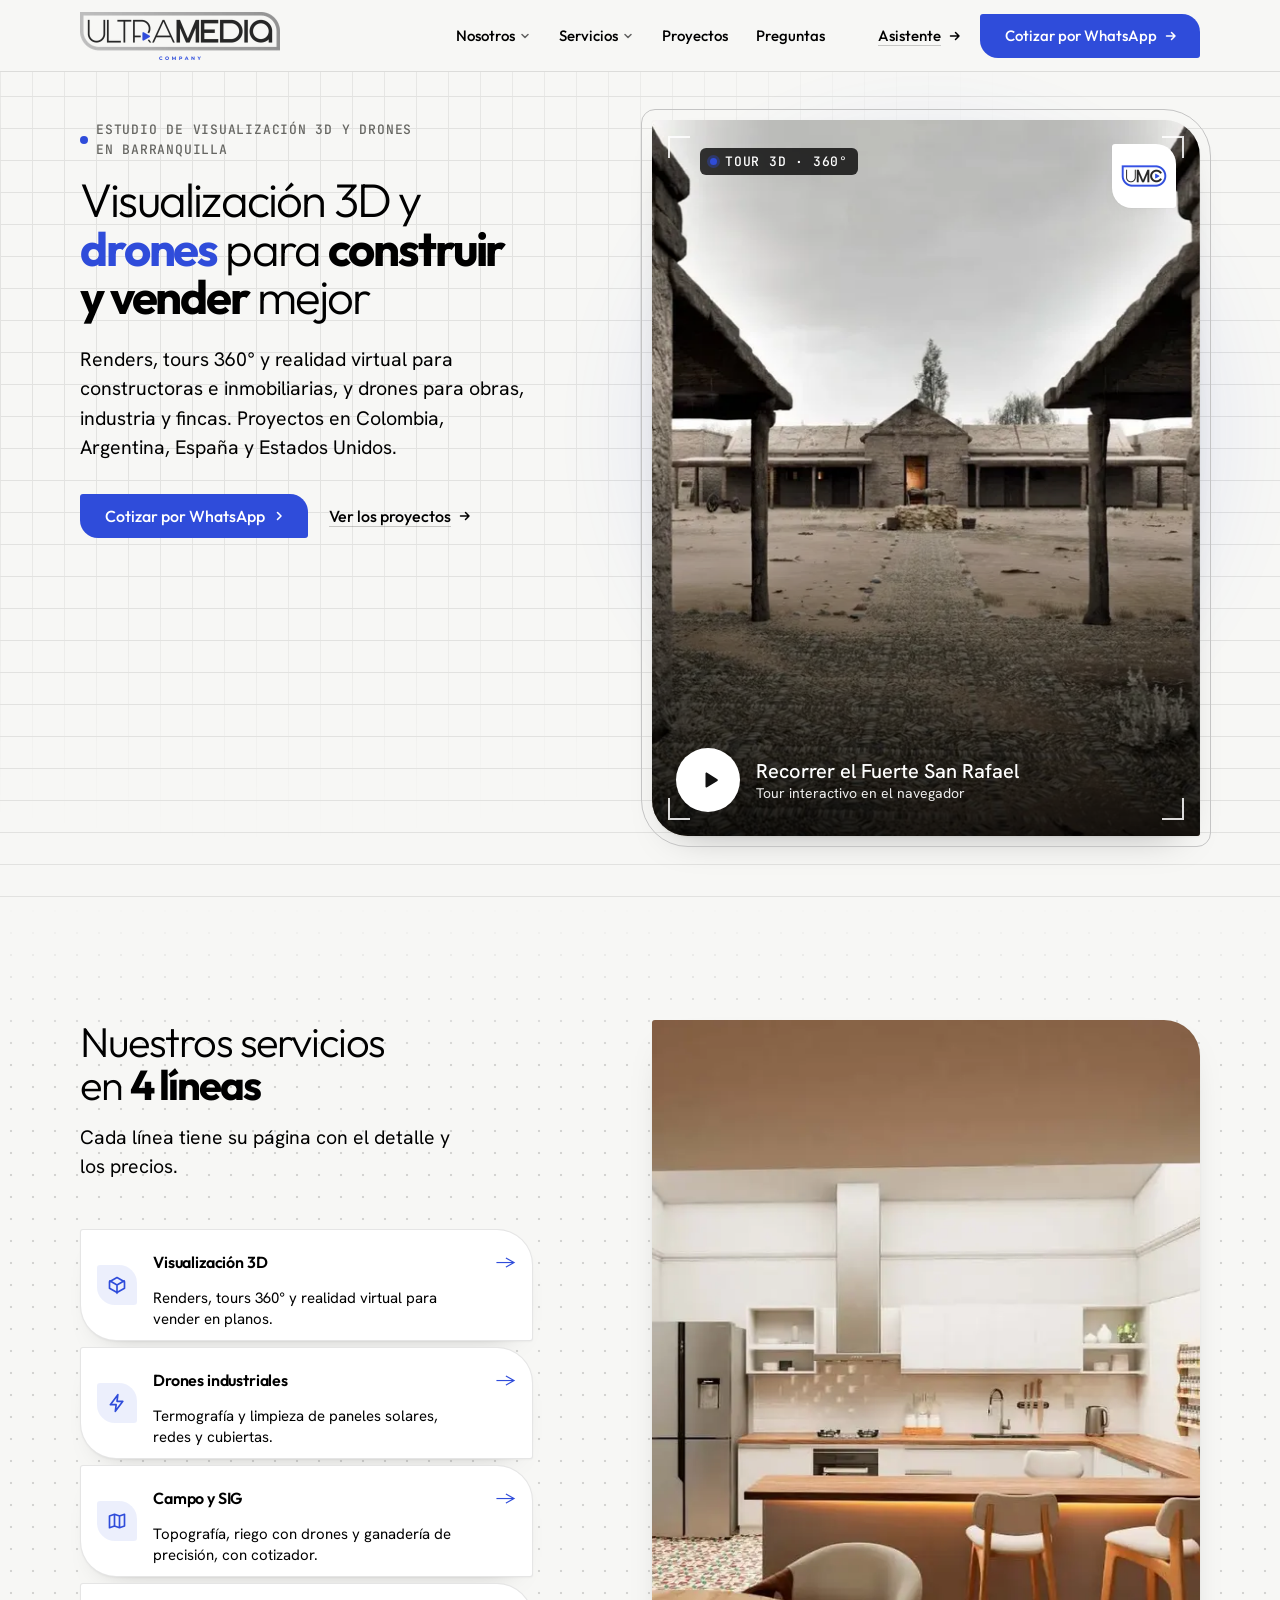
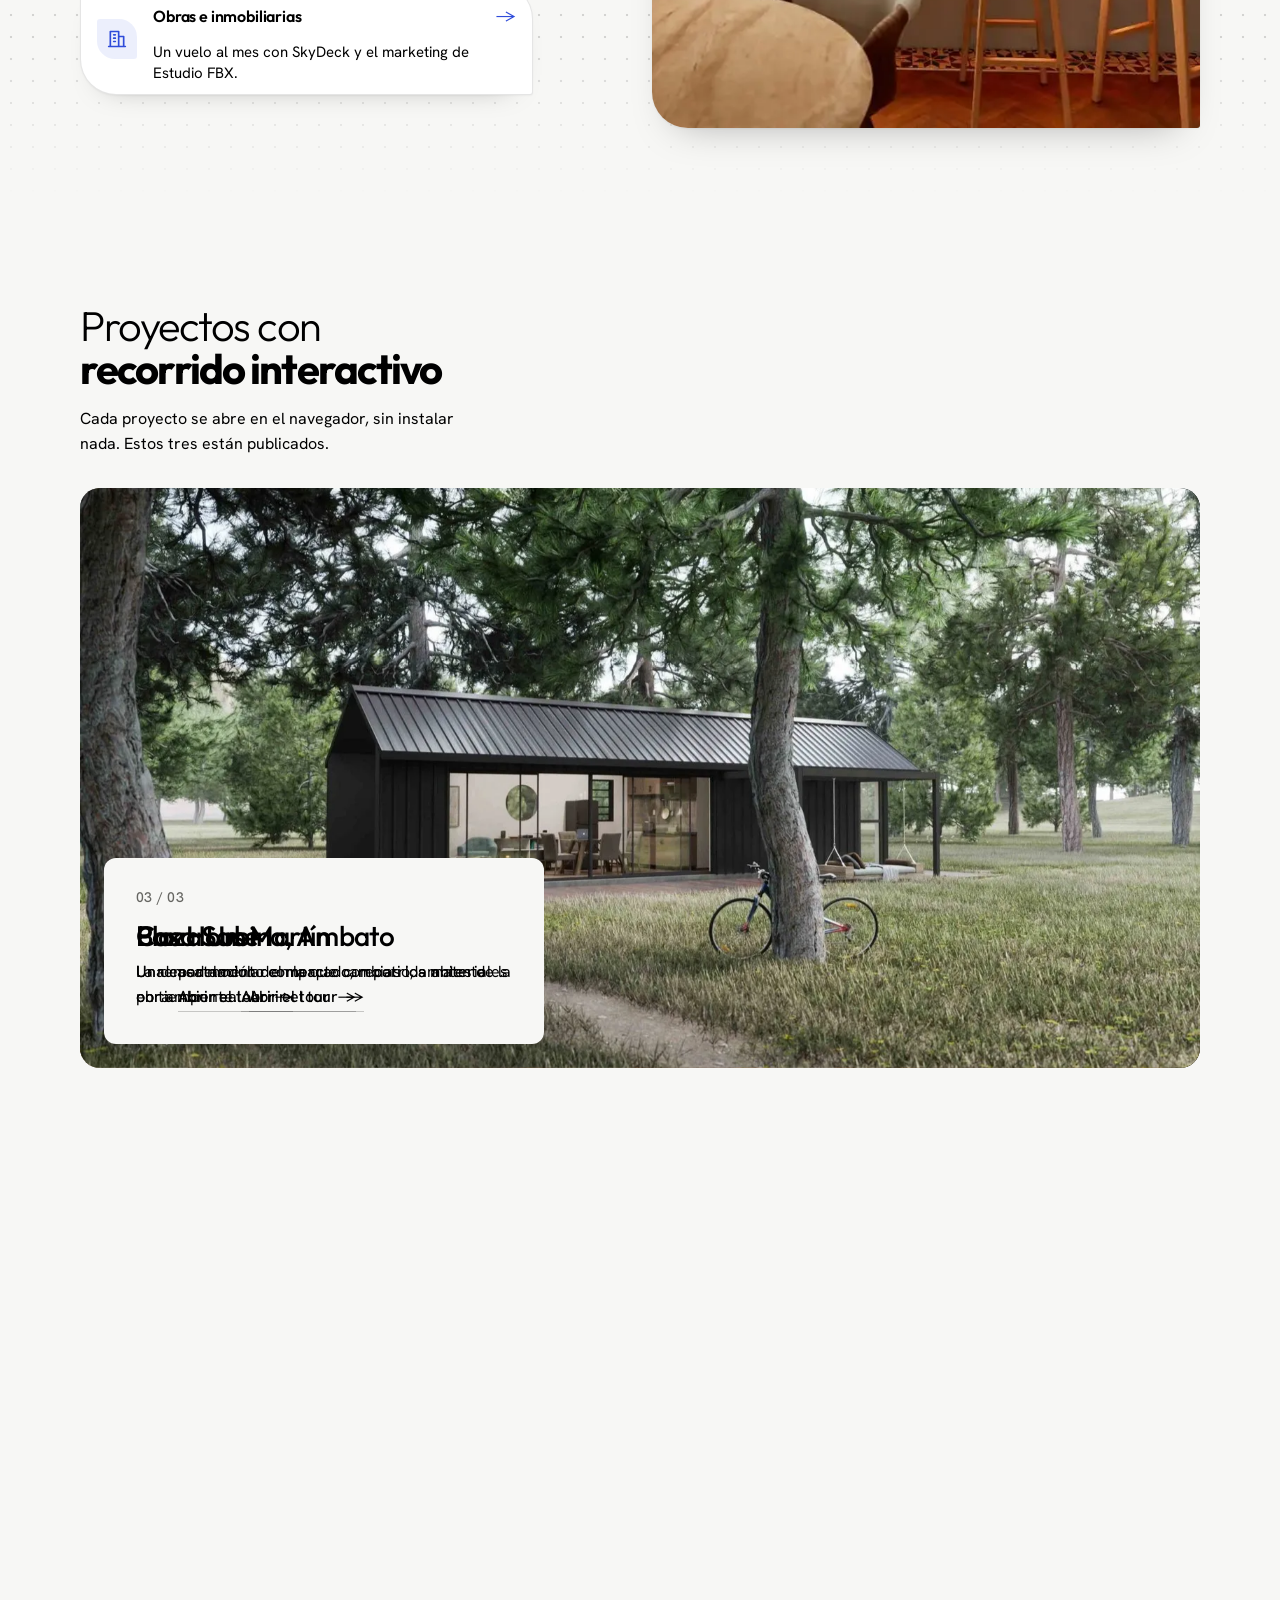
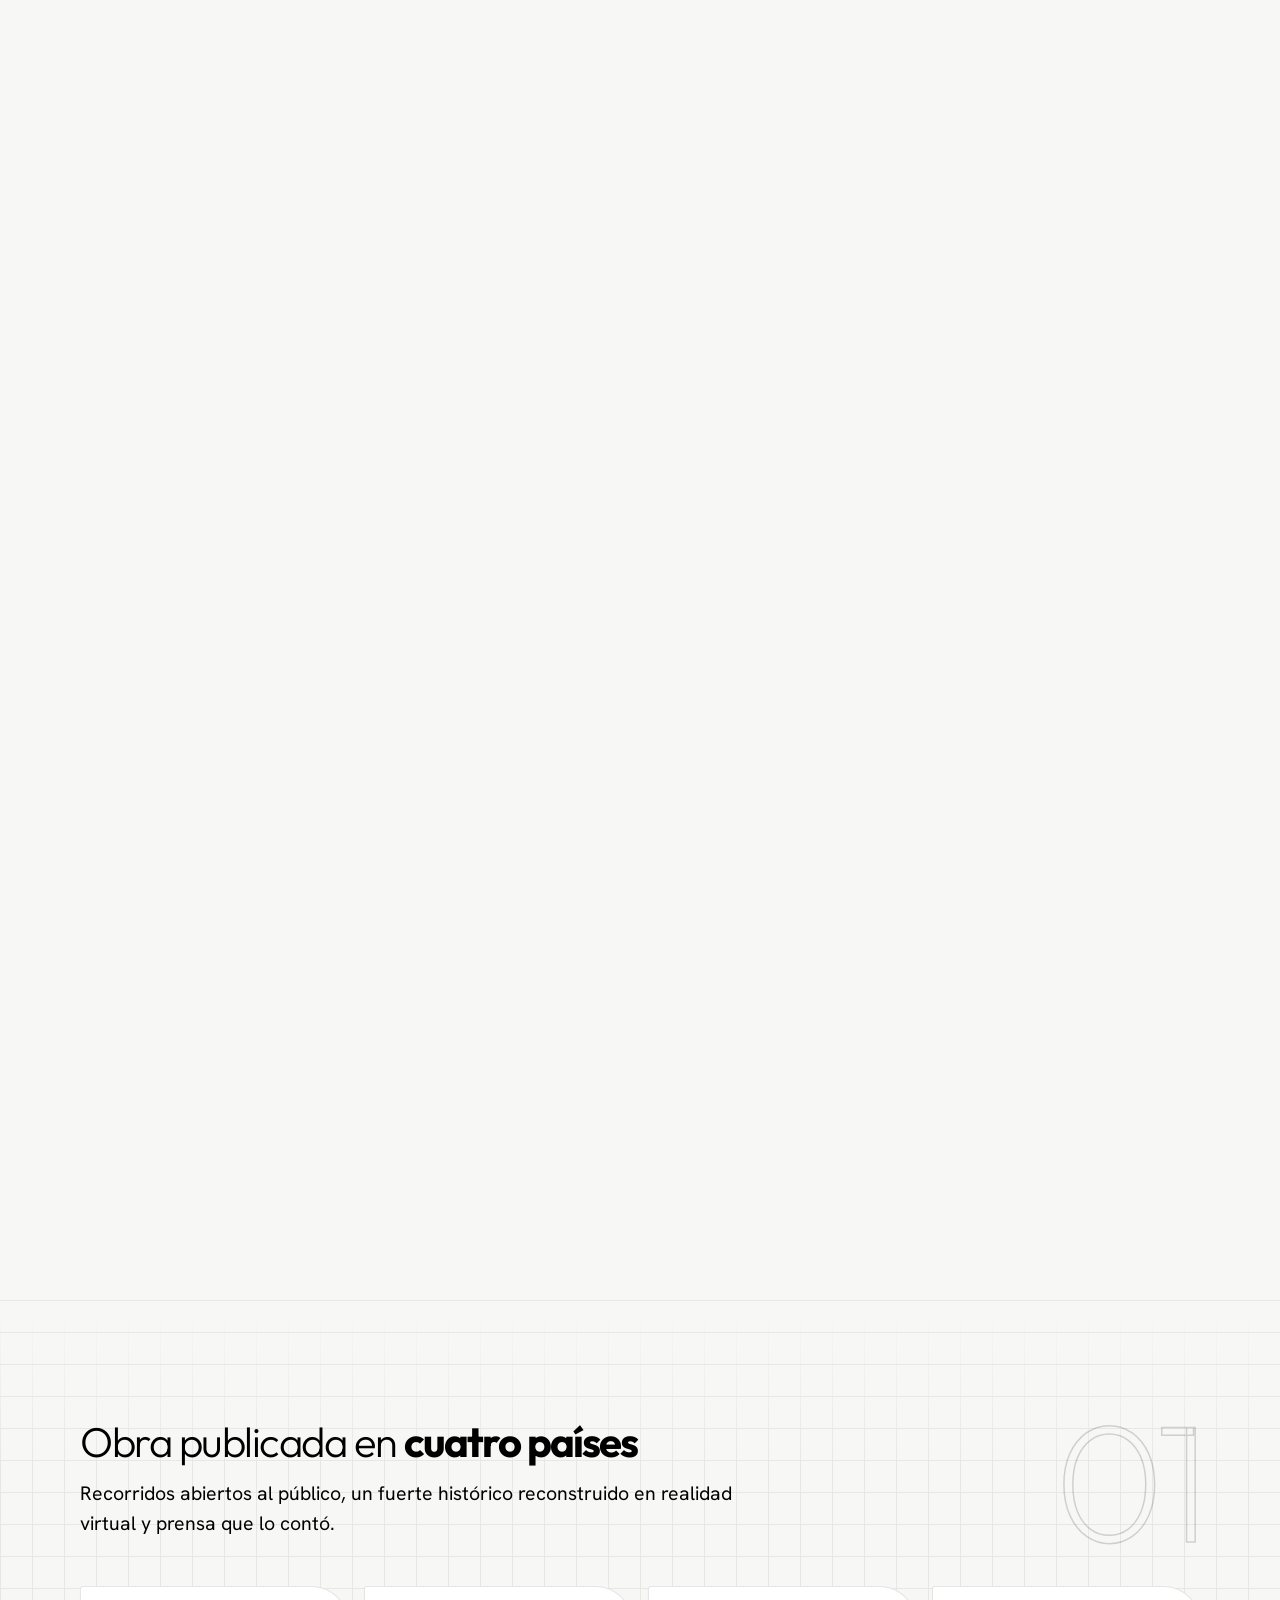
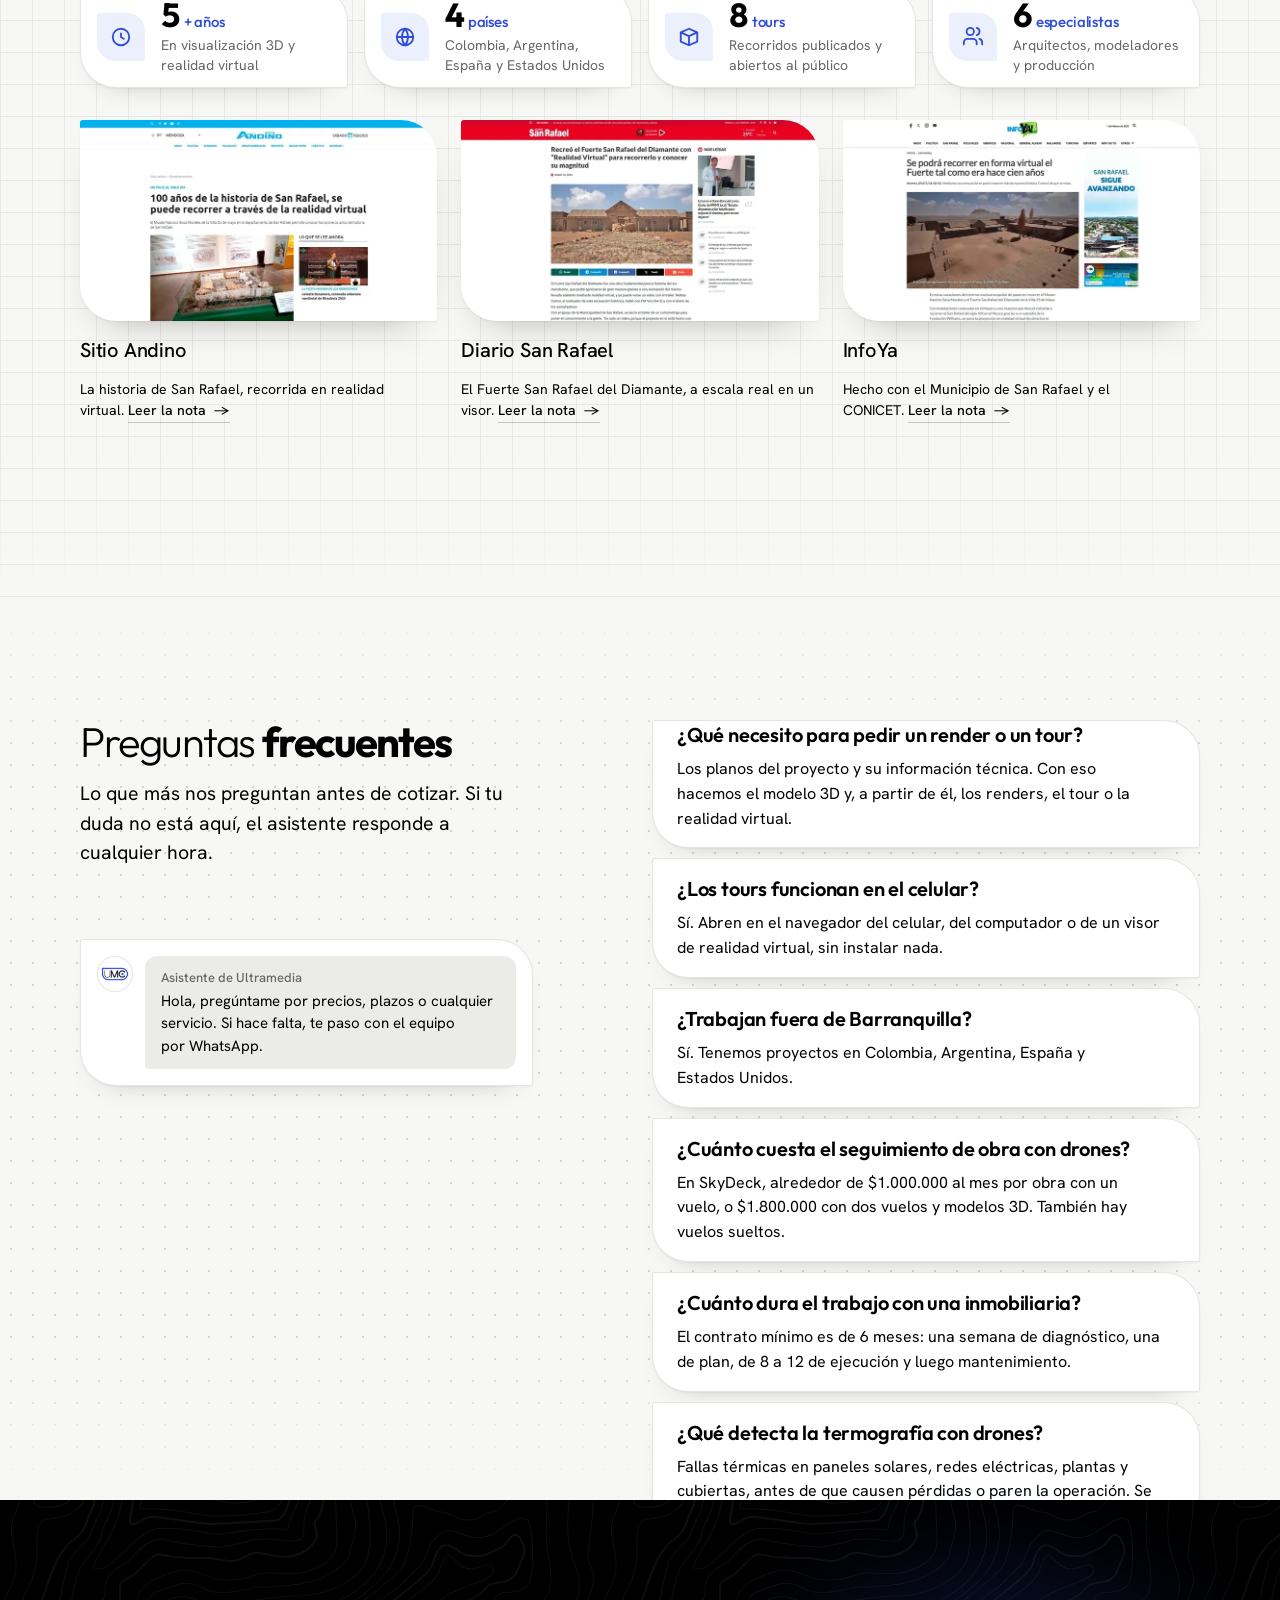
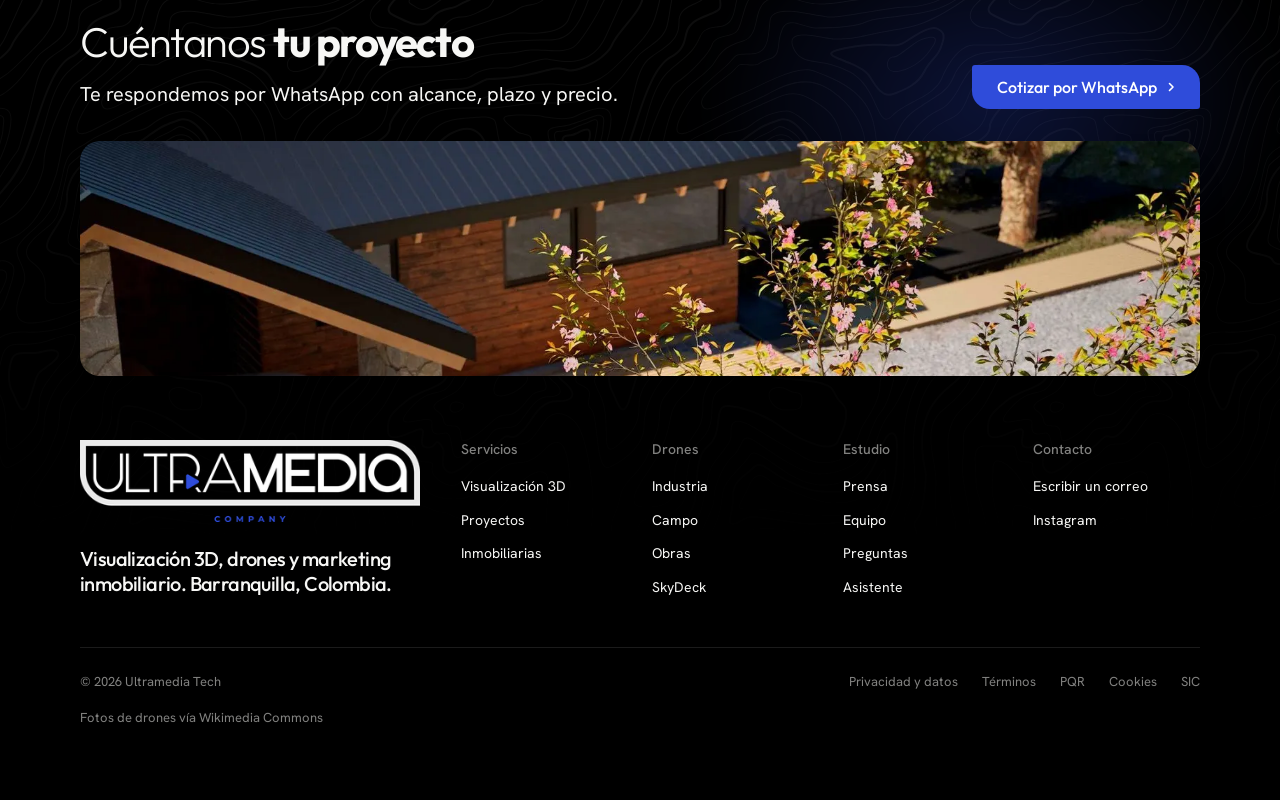
==== commit a3052d0d: "Servicios nuevos: riego y aspersión con drones (en el cotizador) y limpieza de paneles solares con d" ====
--- a/index.html
+++ b/index.html
@@ -45,8 +45,8 @@
 <link rel="modulepreload" href="assets/moments/moments.js">
 <link rel="modulepreload" href="assets/moments/lib.js">
 <link rel="modulepreload" href="assets/moments/photo-chapters/moment.js">
-<link rel="stylesheet" href="asistente.css?v=ty9">
-<link rel="stylesheet" href="marca.css?v=ty9">
+<link rel="stylesheet" href="asistente.css?v=sv3">
+<link rel="stylesheet" href="marca.css?v=sv3">
 <!-- page CSS: inside visuals only -->
 <style>
   #drones .pair { display: grid; gap: var(--s-5); height: 100%; grid-template-rows: 1fr 1fr; grid-template-columns: minmax(0, 1fr); min-width: 0; }
@@ -165,11 +165,13 @@
             <div class="menu-col span-3">
               <p class="t-label">02 · Drones industriales</p>
               <a href="servicios.html#drones">Termografía aérea<span>Paneles solares, redes eléctricas y cubiertas</span></a>
+              <a href="servicios.html#drones">Limpieza de paneles solares<span>Lavado con dron, sin andamios</span></a>
               <a href="servicios.html#drones">Mapas y modelos 3D<span>Topografía y estudios hidrológicos</span></a>
             </div>
             <div class="menu-col span-3">
               <p class="t-label">03 · Campo y SIG</p>
               <a href="servicios.html#campo">Topografía y agricultura<span>Desde $160.000 por hectárea, con cotizador</span></a>
+              <a href="servicios.html#campo">Riego y aspersión con drones<span>Desde $110.000 por hectárea</span></a>
               <a href="servicios.html#campo">Ganadería de precisión<span>Conteo de animales y estado de potreros</span></a>
             </div>
             <div class="menu-col span-3">
@@ -225,8 +227,8 @@
           </div>
           <ul class="rows lineas">
             <li class="linea"><span class="chip chip--row rows__icon" aria-hidden="true"><svg viewBox="0 0 24 24" fill="none" stroke="currentColor" stroke-width="2" stroke-linecap="round" stroke-linejoin="round"><path d="M21 16V8l-9-5-9 5v8l9 5 9-5ZM3.3 7 12 12l8.7-5M12 22V12"/></svg></span><a class="rows__name" href="servicios.html#servicios">Visualización 3D</a><p>Renders, tours 360° y realidad virtual para vender en planos.</p><span class="rows__value" aria-hidden="true">→</span></li>
-            <li class="linea"><span class="chip chip--row rows__icon" aria-hidden="true"><svg viewBox="0 0 24 24" fill="none" stroke="currentColor" stroke-width="2" stroke-linecap="round" stroke-linejoin="round"><path d="M13 2 4 14h7l-1 8 9-12h-7l1-8Z"/></svg></span><a class="rows__name" href="servicios.html#drones">Drones industriales</a><p>Termografía de paneles, redes y cubiertas, y mapas desde el aire.</p><span class="rows__value" aria-hidden="true">→</span></li>
-            <li class="linea"><span class="chip chip--row rows__icon" aria-hidden="true"><svg viewBox="0 0 24 24" fill="none" stroke="currentColor" stroke-width="2" stroke-linecap="round" stroke-linejoin="round"><path d="M9 4 3 6v14l6-2 6 2 6-2V4l-6 2-6-2ZM9 4v14M15 6v14"/></svg></span><a class="rows__name" href="servicios.html#campo">Campo y SIG</a><p>Topografía, agricultura y ganadería de precisión, con cotizador.</p><span class="rows__value" aria-hidden="true">→</span></li>
+            <li class="linea"><span class="chip chip--row rows__icon" aria-hidden="true"><svg viewBox="0 0 24 24" fill="none" stroke="currentColor" stroke-width="2" stroke-linecap="round" stroke-linejoin="round"><path d="M13 2 4 14h7l-1 8 9-12h-7l1-8Z"/></svg></span><a class="rows__name" href="servicios.html#drones">Drones industriales</a><p>Termografía y limpieza de paneles solares, redes y cubiertas.</p><span class="rows__value" aria-hidden="true">→</span></li>
+            <li class="linea"><span class="chip chip--row rows__icon" aria-hidden="true"><svg viewBox="0 0 24 24" fill="none" stroke="currentColor" stroke-width="2" stroke-linecap="round" stroke-linejoin="round"><path d="M9 4 3 6v14l6-2 6 2 6-2V4l-6 2-6-2ZM9 4v14M15 6v14"/></svg></span><a class="rows__name" href="servicios.html#campo">Campo y SIG</a><p>Topografía, riego con drones y ganadería de precisión, con cotizador.</p><span class="rows__value" aria-hidden="true">→</span></li>
             <li class="linea"><span class="chip chip--row rows__icon" aria-hidden="true"><svg viewBox="0 0 24 24" fill="none" stroke="currentColor" stroke-width="2" stroke-linecap="round" stroke-linejoin="round"><path d="M4 21V3h10v18M14 9h6v12M8 7h2M8 11h2M8 15h2M2 21h20"/></svg></span><a class="rows__name" href="servicios.html#skydeck">Obras e inmobiliarias</a><p>Un vuelo al mes con SkyDeck y el marketing de Estudio FBX.</p><span class="rows__value" aria-hidden="true">→</span></li>
           </ul>
         </div>
@@ -349,7 +351,7 @@
 <script type="module" src="assets/system.js"></script>
 <script type="module" src="assets/motion/motion.js"></script>
 <script type="module" src="assets/layout/layout.js"></script>
-<script src="asistente.js?v=ty9" defer></script>
+<script src="asistente.js?v=sv3" defer></script>
 <script src="efectos.js" defer></script>
 <script>
 // hidden pictures (the services list's other photos, the Drones menu photo) load before they are needed:
--- a/marca.css
+++ b/marca.css
@@ -307,3 +307,19 @@
 @media (max-width: 639px) { #faq .faq > .faq__item:nth-child(5) { display: none; } }
 @media (min-width: 1024px) and (max-width: 1279px) { #faq .faq > .faq__item:nth-child(5), #faq .faq > .faq__item--wide { display: none; } }
 @media (min-width: 640px) and (max-width: 1023px) { #historia .panel { aspect-ratio: 4 / 3; } }
+/* phone: one more service in Drones and in Campo, so their rows sit a little closer */
+@media (max-width: 639px) {
+  #drones .rows > li:nth-child(n) { padding-block: 10px; }
+  #drones .rows > li p { font-size: 15px; line-height: 1.4; }
+  #campo .opt { min-height: 0; padding-block: 10px; gap: var(--s-3); }
+  #campo .quote__opts { gap: 6px; }
+}
+@media (max-width: 639px) {
+  #campo .opt__txt small { font-size: 13px; line-height: 1.35; }
+  #campo .quote__card { padding: var(--s-4); }
+}
+@media (min-width: 1024px) {
+  #drones .rows > li:nth-child(n) { padding-block: 6px; }
+  #drones .rows > li p { font-size: 15px; line-height: 1.4; }
+  #drones .rows { gap: 5px; }
+}
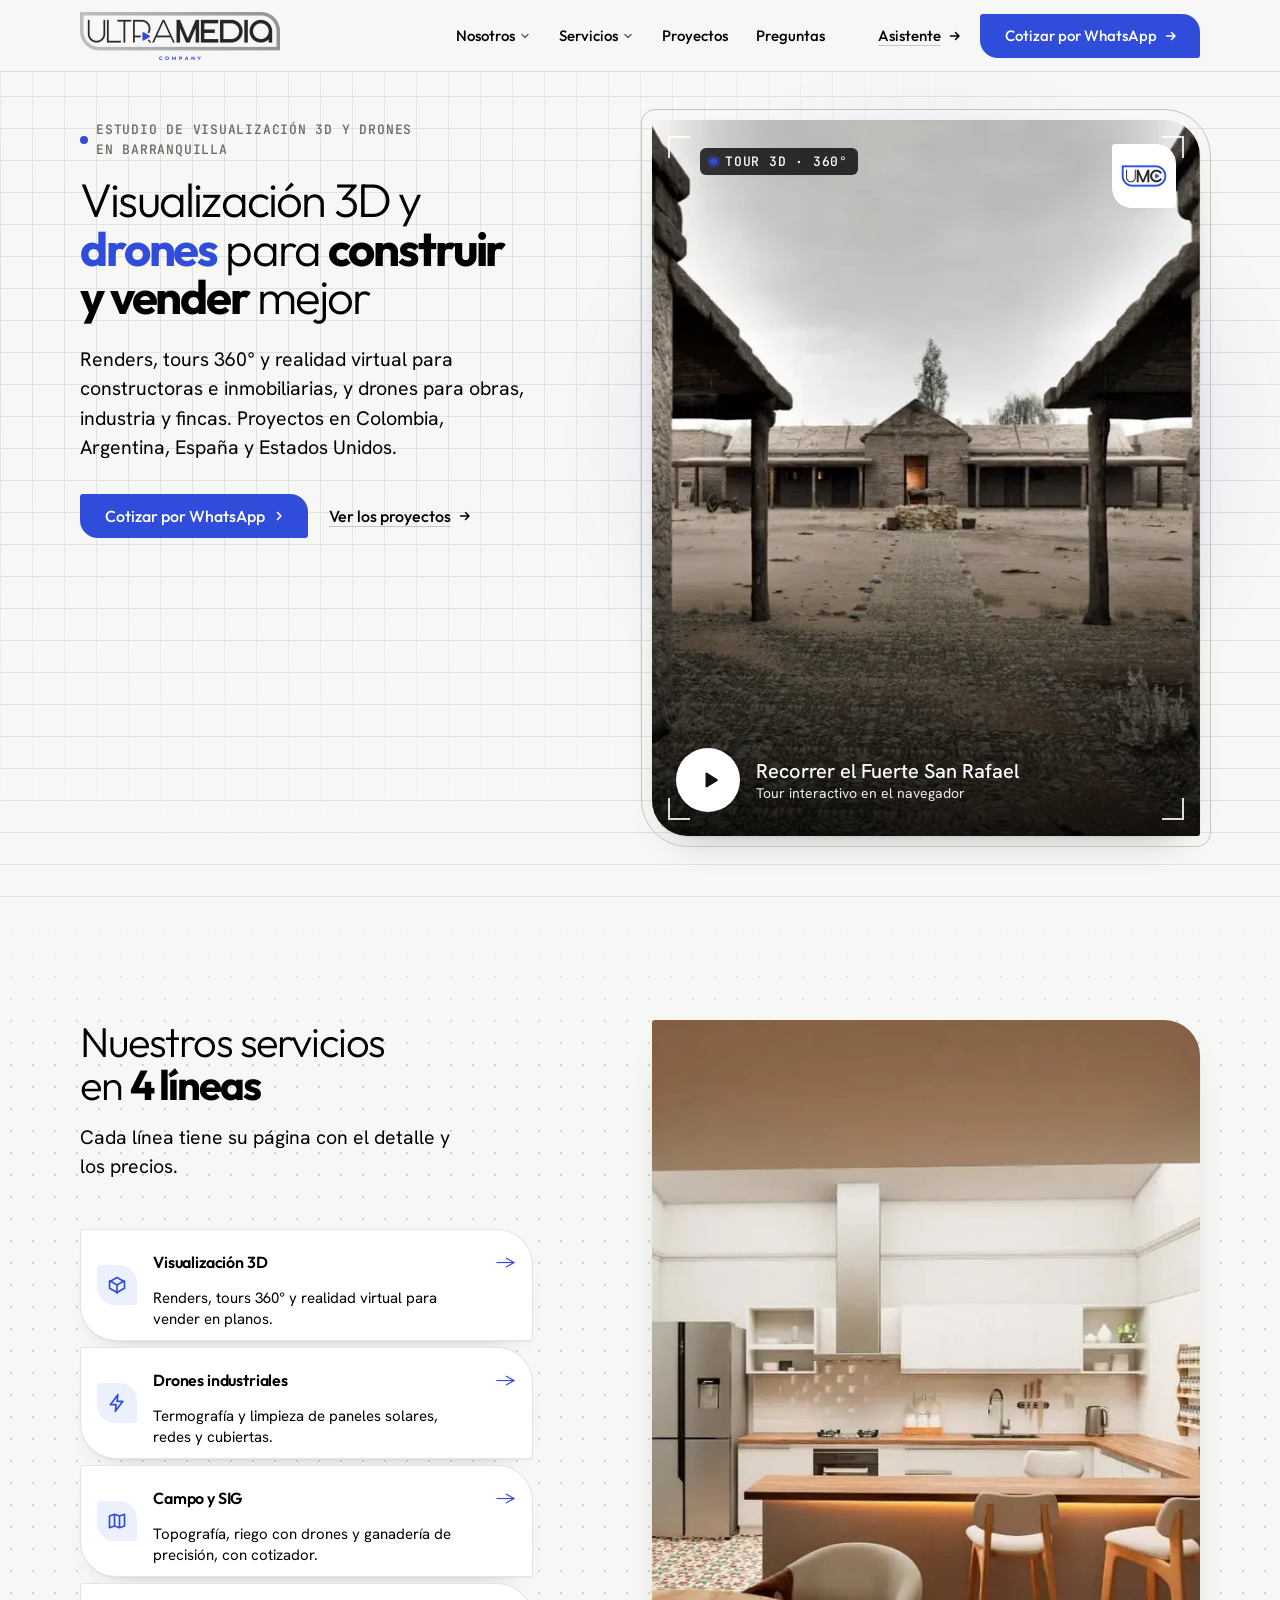
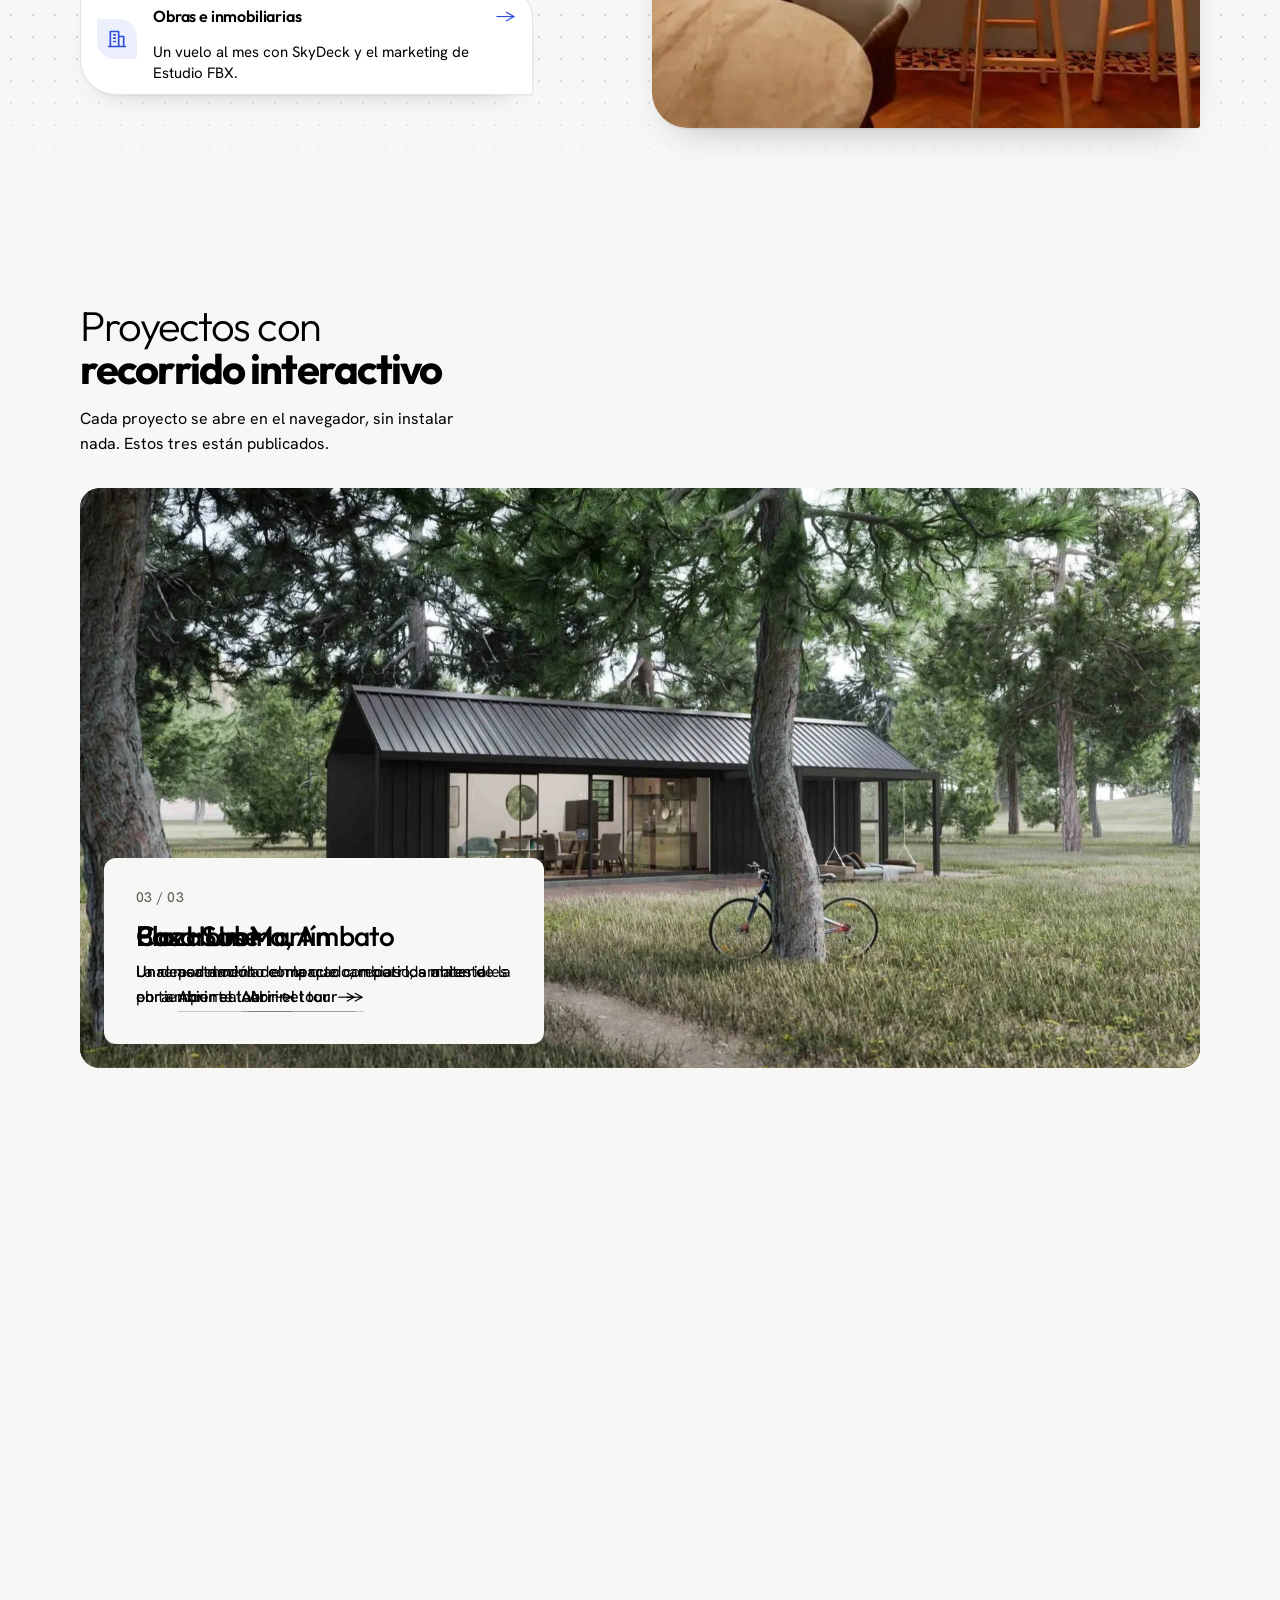
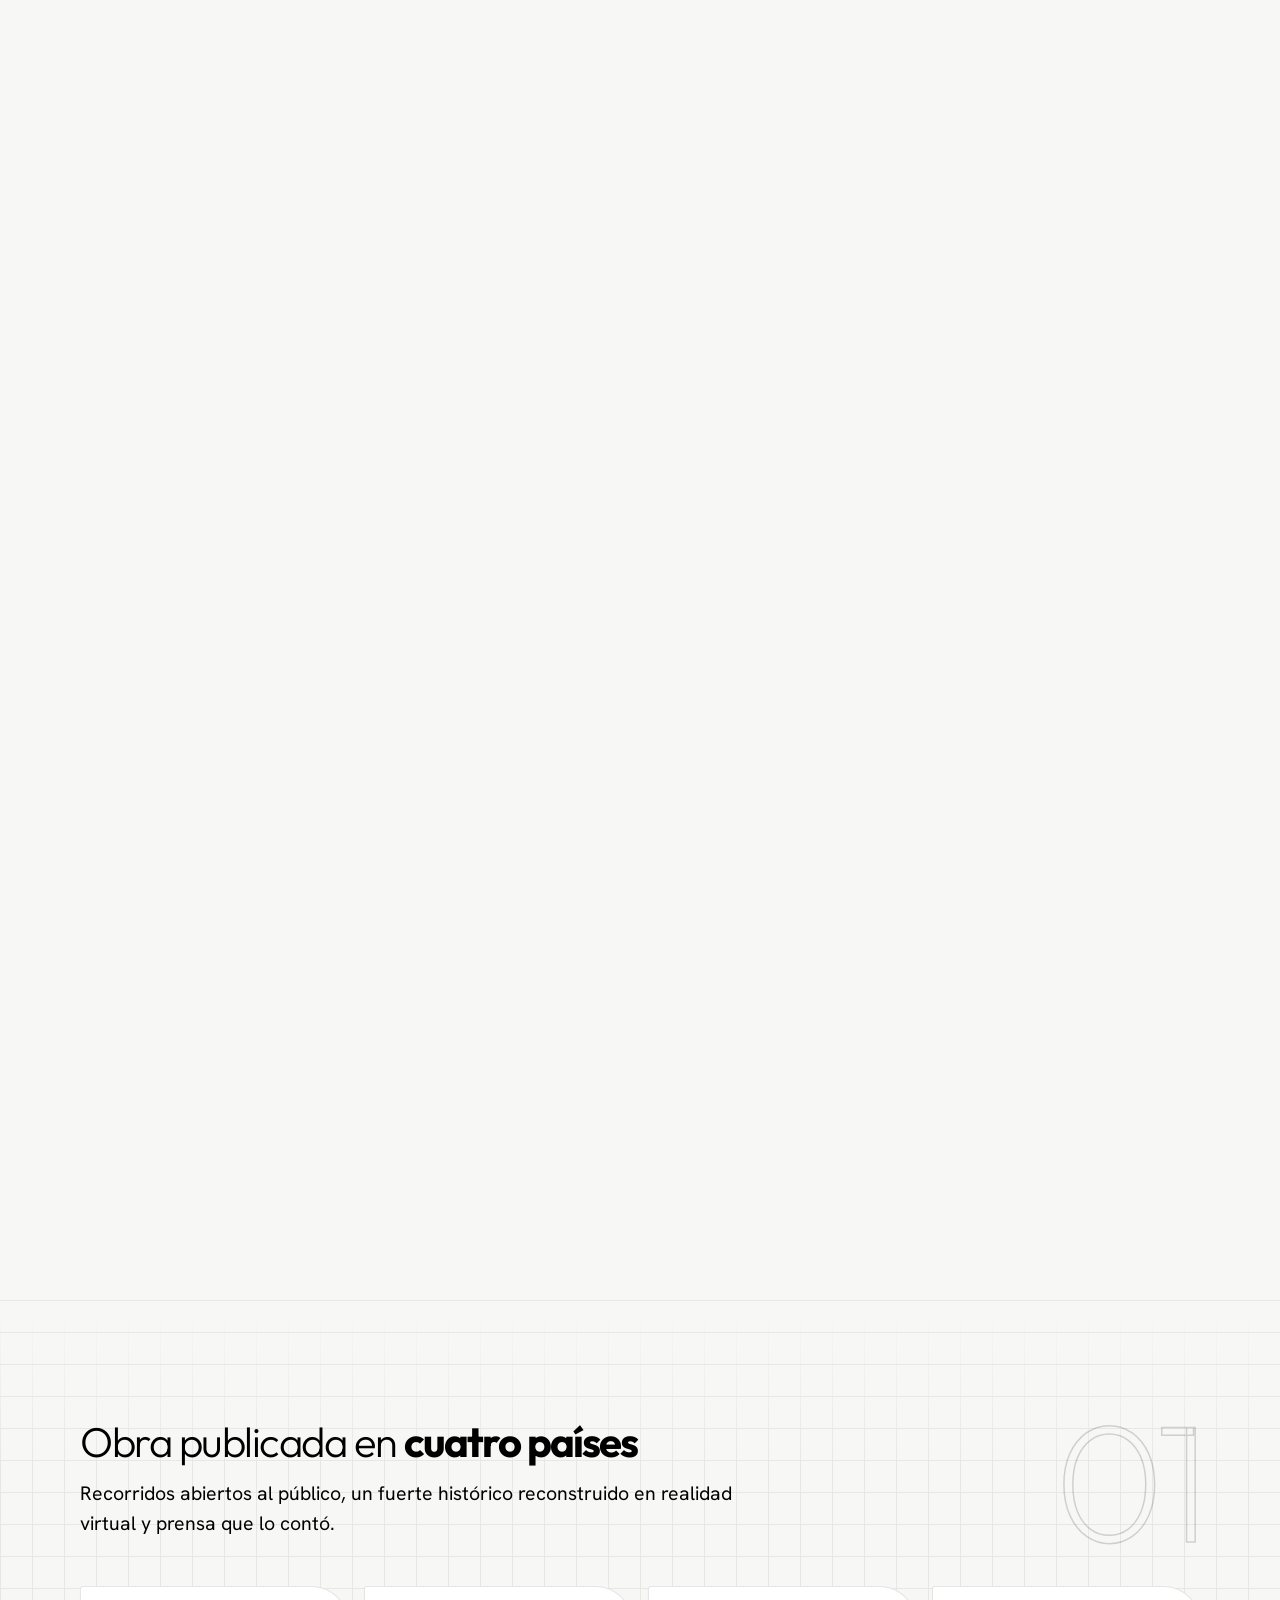
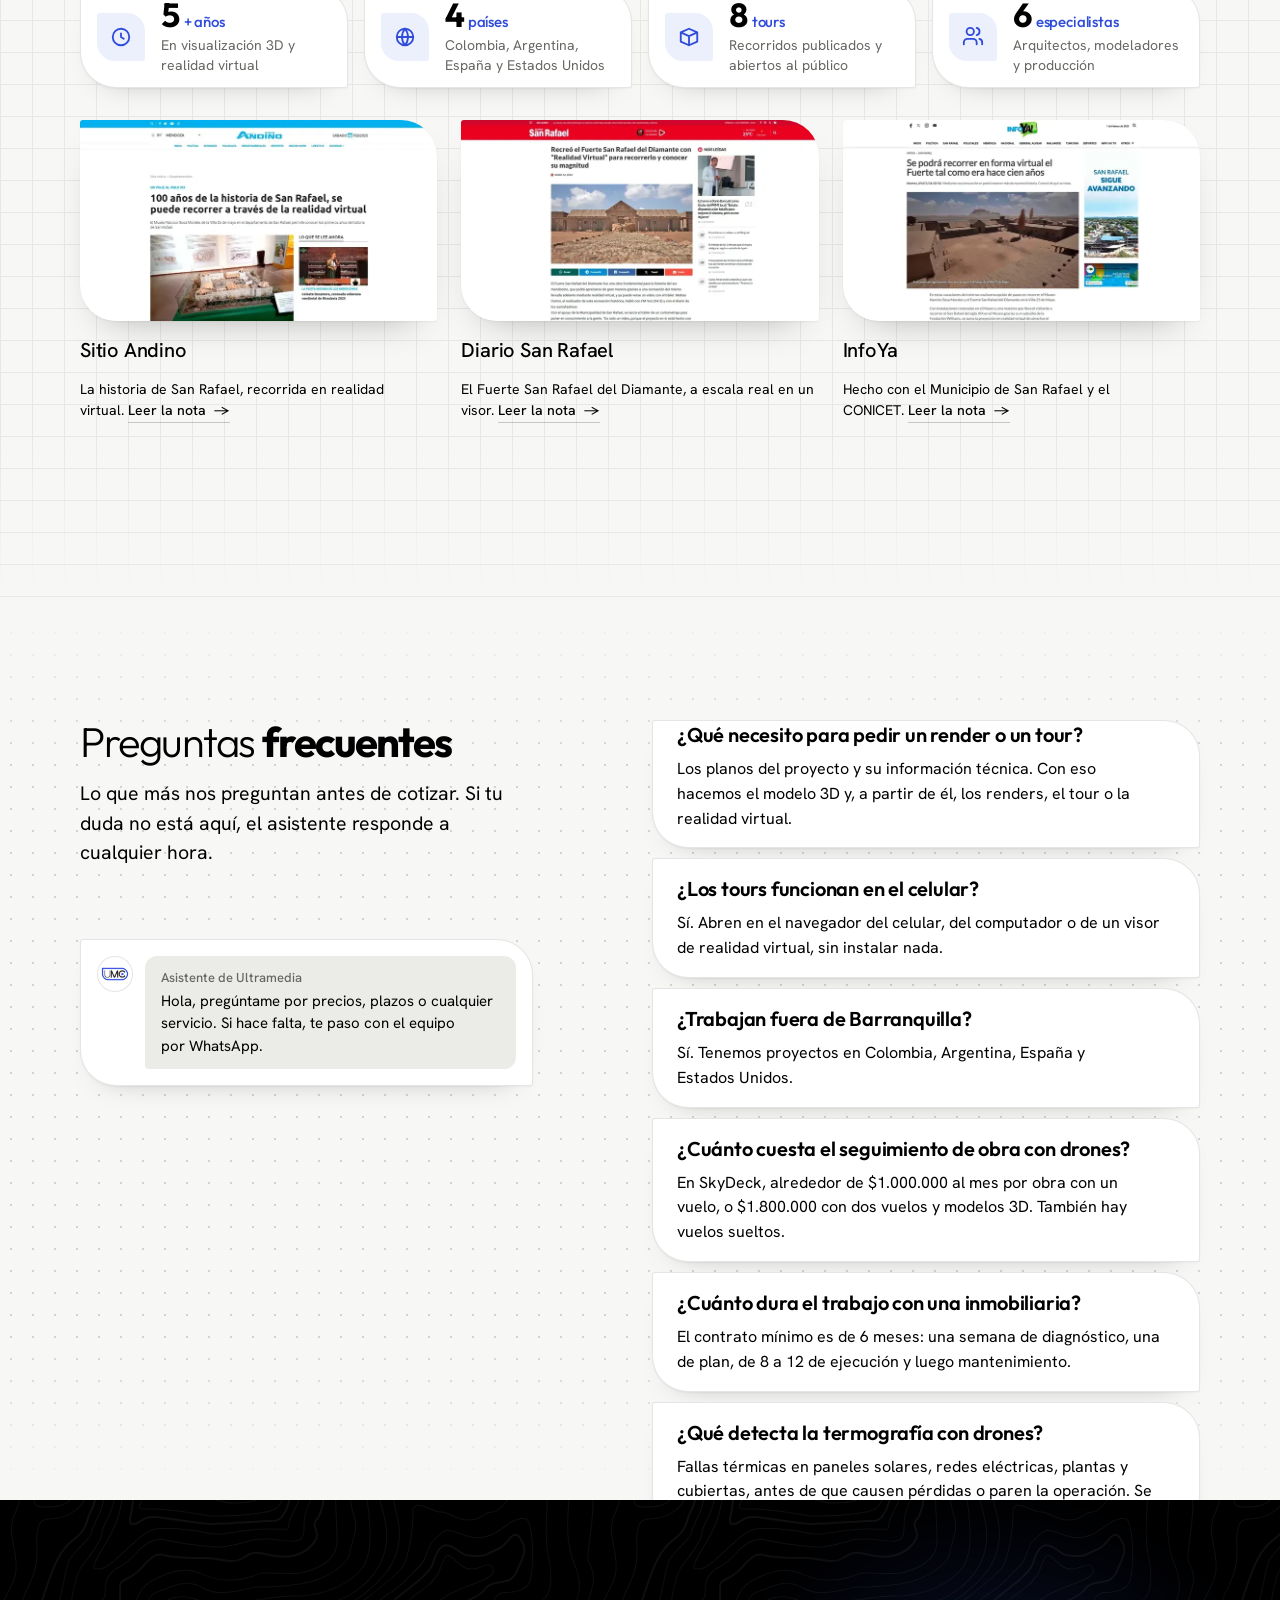
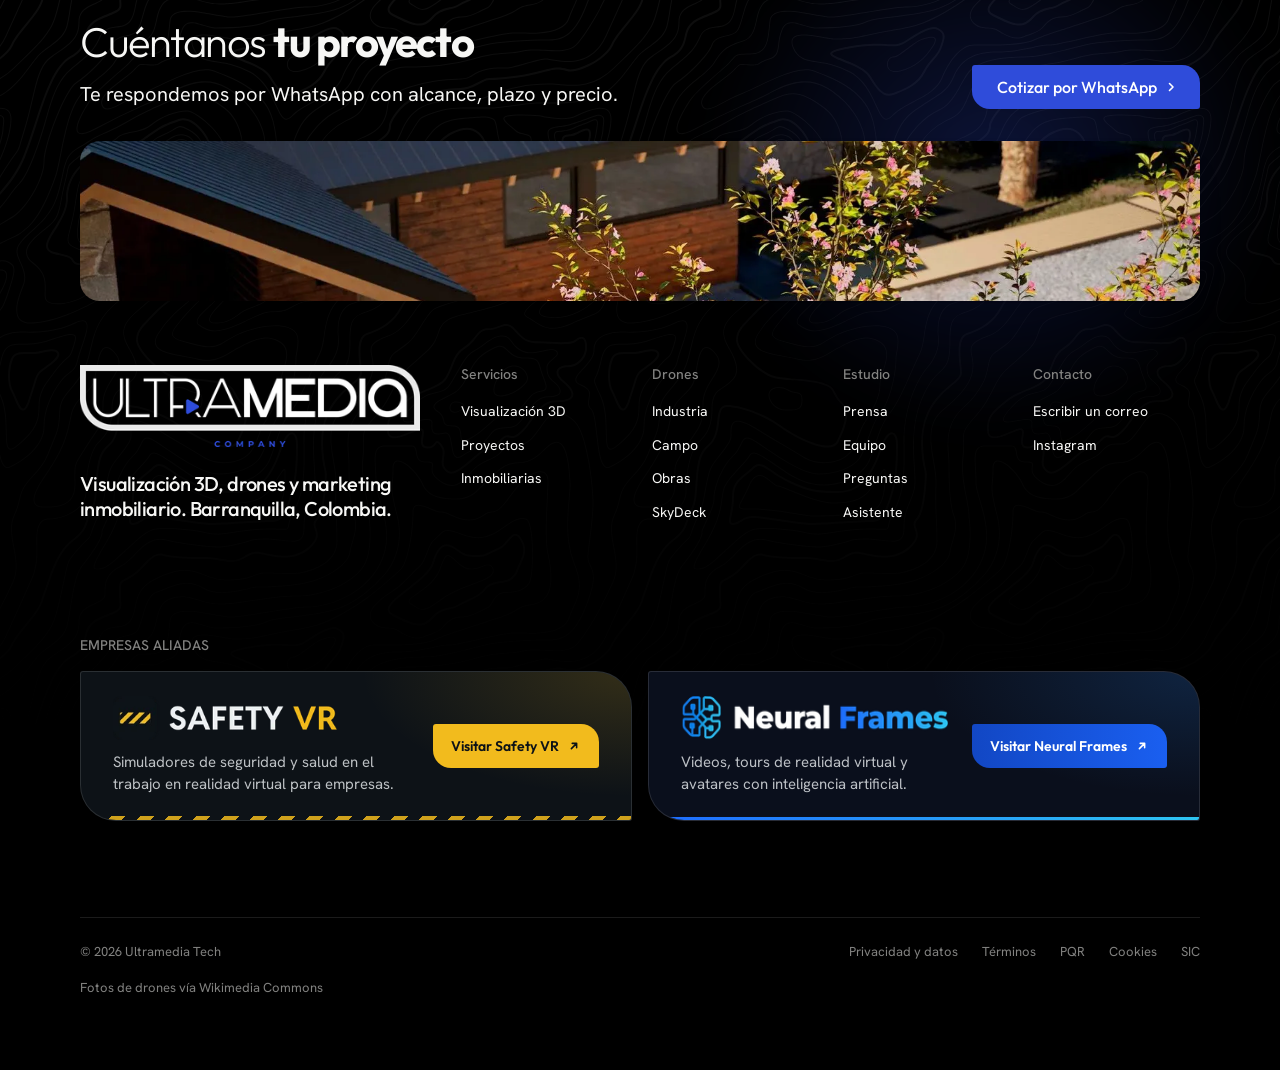
==== commit 38f656bd: "Empresas aliadas en el pie: Safety VR y Neural Frames con su logo y botón; el pie crece con su conte" ====
--- a/index.html
+++ b/index.html
@@ -45,8 +45,8 @@
 <link rel="modulepreload" href="assets/moments/moments.js">
 <link rel="modulepreload" href="assets/moments/lib.js">
 <link rel="modulepreload" href="assets/moments/photo-chapters/moment.js">
-<link rel="stylesheet" href="asistente.css?v=sv3">
-<link rel="stylesheet" href="marca.css?v=sv3">
+<link rel="stylesheet" href="asistente.css?v=al2">
+<link rel="stylesheet" href="marca.css?v=al2">
 <!-- page CSS: inside visuals only -->
 <style>
   #drones .pair { display: grid; gap: var(--s-5); height: 100%; grid-template-rows: 1fr 1fr; grid-template-columns: minmax(0, 1fr); min-width: 0; }
@@ -335,6 +335,21 @@
         <div class="span-2 footer__col"><h3>Estudio</h3><ul><li><a href="#estudio">Prensa</a></li><li><a href="nosotros.html#equipo">Equipo</a></li><li><a href="#faq">Preguntas</a></li><li><a href="https://wa.me/573006242963" target="_blank" rel="noopener" data-chat-open>Asistente</a></li></ul></div>
         <div class="span-2 footer__col"><h3>Contacto</h3><ul><li><a href="mailto:jasonca95@gmail.com">Escribir un correo</a></li><li><a href="https://www.instagram.com/vrdev.ar/" target="_blank" rel="noopener">Instagram</a></li></ul></div>
       </div>
+      <div class="allies">
+        <h3 class="allies__label">Empresas aliadas</h3>
+        <div class="allies__grid">
+          <a class="ally ally--svr" href="https://safetyvr.com.co/" target="_blank" rel="noopener">
+            <img class="ally__logo" src="assets/img/aliados/safetyvr-300.webp" srcset="assets/img/aliados/safetyvr-300.webp 300w, assets/img/aliados/safetyvr-600.webp 600w" sizes="226px" width="300" height="59" alt="Safety VR" loading="lazy">
+            <span class="ally__txt">Simuladores de seguridad y salud en el trabajo en realidad virtual para empresas.</span>
+            <span class="ally__go">Visitar Safety VR <svg viewBox="0 0 16 16" width="14" height="14" aria-hidden="true"><path d="M5 11 11 5M6 5h5v5" fill="none" stroke="currentColor" stroke-width="1.8" stroke-linecap="round" stroke-linejoin="round"/></svg></span>
+          </a>
+          <a class="ally ally--nf" href="https://neuralframe.art/" target="_blank" rel="noopener">
+            <img class="ally__logo" src="assets/img/aliados/neuralframes-300.webp" srcset="assets/img/aliados/neuralframes-300.webp 300w, assets/img/aliados/neuralframes-600.webp 600w" sizes="226px" width="300" height="45" alt="Neural Frames" loading="lazy">
+            <span class="ally__txt">Videos, tours de realidad virtual y avatares con inteligencia artificial.</span>
+            <span class="ally__go">Visitar Neural Frames <svg viewBox="0 0 16 16" width="14" height="14" aria-hidden="true"><path d="M5 11 11 5M6 5h5v5" fill="none" stroke="currentColor" stroke-width="1.8" stroke-linecap="round" stroke-linejoin="round"/></svg></span>
+          </a>
+        </div>
+      </div>
       <div class="footer__legal">
         <span>&copy; 2026 Ultramedia Tech</span>
         <nav class="legal-links" aria-label="Legal"><a href="privacidad.html">Privacidad y datos</a><a href="terminos.html">Términos</a><a href="terminos.html#pqr">PQR</a><a href="privacidad.html#cookies">Cookies</a><a href="https://www.sic.gov.co" target="_blank" rel="noopener">SIC</a></nav>
@@ -351,7 +366,7 @@
 <script type="module" src="assets/system.js"></script>
 <script type="module" src="assets/motion/motion.js"></script>
 <script type="module" src="assets/layout/layout.js"></script>
-<script src="asistente.js?v=sv3" defer></script>
+<script src="asistente.js?v=al2" defer></script>
 <script src="efectos.js" defer></script>
 <script>
 // hidden pictures (the services list's other photos, the Drones menu photo) load before they are needed:
--- a/marca.css
+++ b/marca.css
@@ -323,3 +323,39 @@
   #drones .rows > li p { font-size: 15px; line-height: 1.4; }
   #drones .rows { gap: 5px; }
 }
+
+/* ===== allied companies, in the footer of every page: each one a button on its own brand's ground ===== */
+.allies { margin: var(--s-8, 64px) 0 var(--s-7); }
+.allies__label { margin: 0 0 var(--s-4); font: 500 13px/1.2 var(--font-mono); letter-spacing: .08em; text-transform: uppercase; color: rgba(255, 255, 255, .62); }
+.allies__grid { display: grid; grid-template-columns: repeat(2, minmax(0, 1fr)); gap: var(--s-4); }
+.ally { --ally: #fff; --ally-ground: #101318; position: relative; isolation: isolate; overflow: hidden; display: grid; grid-template-columns: minmax(0, 1fr) auto; grid-template-areas: "logo go" "txt go"; align-items: center; column-gap: var(--s-5); row-gap: var(--s-3);
+  padding: var(--s-5) var(--s-6); min-height: 132px; border-radius: var(--u-r); border: 1px solid rgba(255, 255, 255, .12); background: var(--ally-ground); color: #eef2f5; text-decoration: none;
+  transition: transform 260ms var(--u-ease), border-color 260ms var(--u-ease), box-shadow 260ms var(--u-ease); }
+.ally::before { content: ""; position: absolute; inset: 0; z-index: -1; pointer-events: none; opacity: .55; transition: opacity 260ms var(--u-ease);
+  background: radial-gradient(70% 120% at 100% 0%, color-mix(in oklab, var(--ally) 30%, transparent), transparent 70%); }
+.ally--svr { --ally: #f2bb1d; --ally-ground: #0d1217; }
+.ally--svr::after { content: ""; position: absolute; left: 0; right: 0; bottom: 0; height: 4px; pointer-events: none;
+  background: repeating-linear-gradient(-45deg, #f2bb1d 0 10px, #0d1217 10px 20px); opacity: .85; }
+.ally--nf { --ally: #2b8cf6; --ally-ground: #0a0f1c; }
+.ally--nf::after { content: ""; position: absolute; left: 0; right: 0; bottom: 0; height: 3px; pointer-events: none; background: linear-gradient(90deg, #1e6bff, #2ec5f2); }
+.ally__logo { grid-area: logo; height: 44px; width: auto; max-width: 100%; display: block; }
+.ally__txt { grid-area: txt; font-size: 15px; line-height: 1.45; color: rgba(238, 242, 245, .78); max-width: 42ch; }
+.ally__go { grid-area: go; display: inline-flex; align-items: center; gap: 8px; min-height: 44px; padding: 0 18px; border-radius: var(--u-r-sm); white-space: nowrap;
+  font: 600 14px/1 var(--font-display); transition: transform 260ms var(--u-ease), box-shadow 260ms var(--u-ease); }
+.ally--svr .ally__go { background: #f2bb1d; color: #0d1217; }
+.ally--nf .ally__go { background: linear-gradient(90deg, #1247c4, #1a5ff0); color: #fff; }
+.ally__go svg { transition: transform 260ms var(--u-ease); }
+.ally:focus-visible { outline: 2px solid var(--ally); outline-offset: 3px; }
+@media (hover: hover) and (pointer: fine) {
+  .ally:hover { transform: translateY(-3px); border-color: color-mix(in oklab, var(--ally) 60%, transparent); box-shadow: 0 24px 48px -28px color-mix(in oklab, var(--ally) 70%, transparent); }
+  .ally:hover::before { opacity: 1; }
+  .ally:hover .ally__go svg { transform: translate(2px, -2px); }
+}
+@media (prefers-reduced-motion: reduce) { .ally, .ally::before, .ally__go, .ally__go svg { transition: none; } }
+@media (max-width: 1023px) { .ally { grid-template-columns: minmax(0, 1fr); grid-template-areas: "logo" "txt" "go"; } .ally__go { justify-self: start; } }
+@media (max-width: 639px) { .allies__grid { grid-template-columns: minmax(0, 1fr); } .ally { padding: var(--s-5); } .ally__logo { height: 36px; } }
+/* the footer grows with the allied companies instead of squeezing the closing picture */
+footer.closing { height: auto; }
+@media (min-width: 1024px) { footer.closing { min-height: 100svh; } }
+@media (max-width: 1023px) { footer.closing .close__media { flex: none; height: auto; aspect-ratio: 4 / 3; } }
+@media (max-width: 639px) { footer.closing:has(> .wrap > .closing__cta > .close__media) > .wrap { grid-template-rows: auto auto; } }
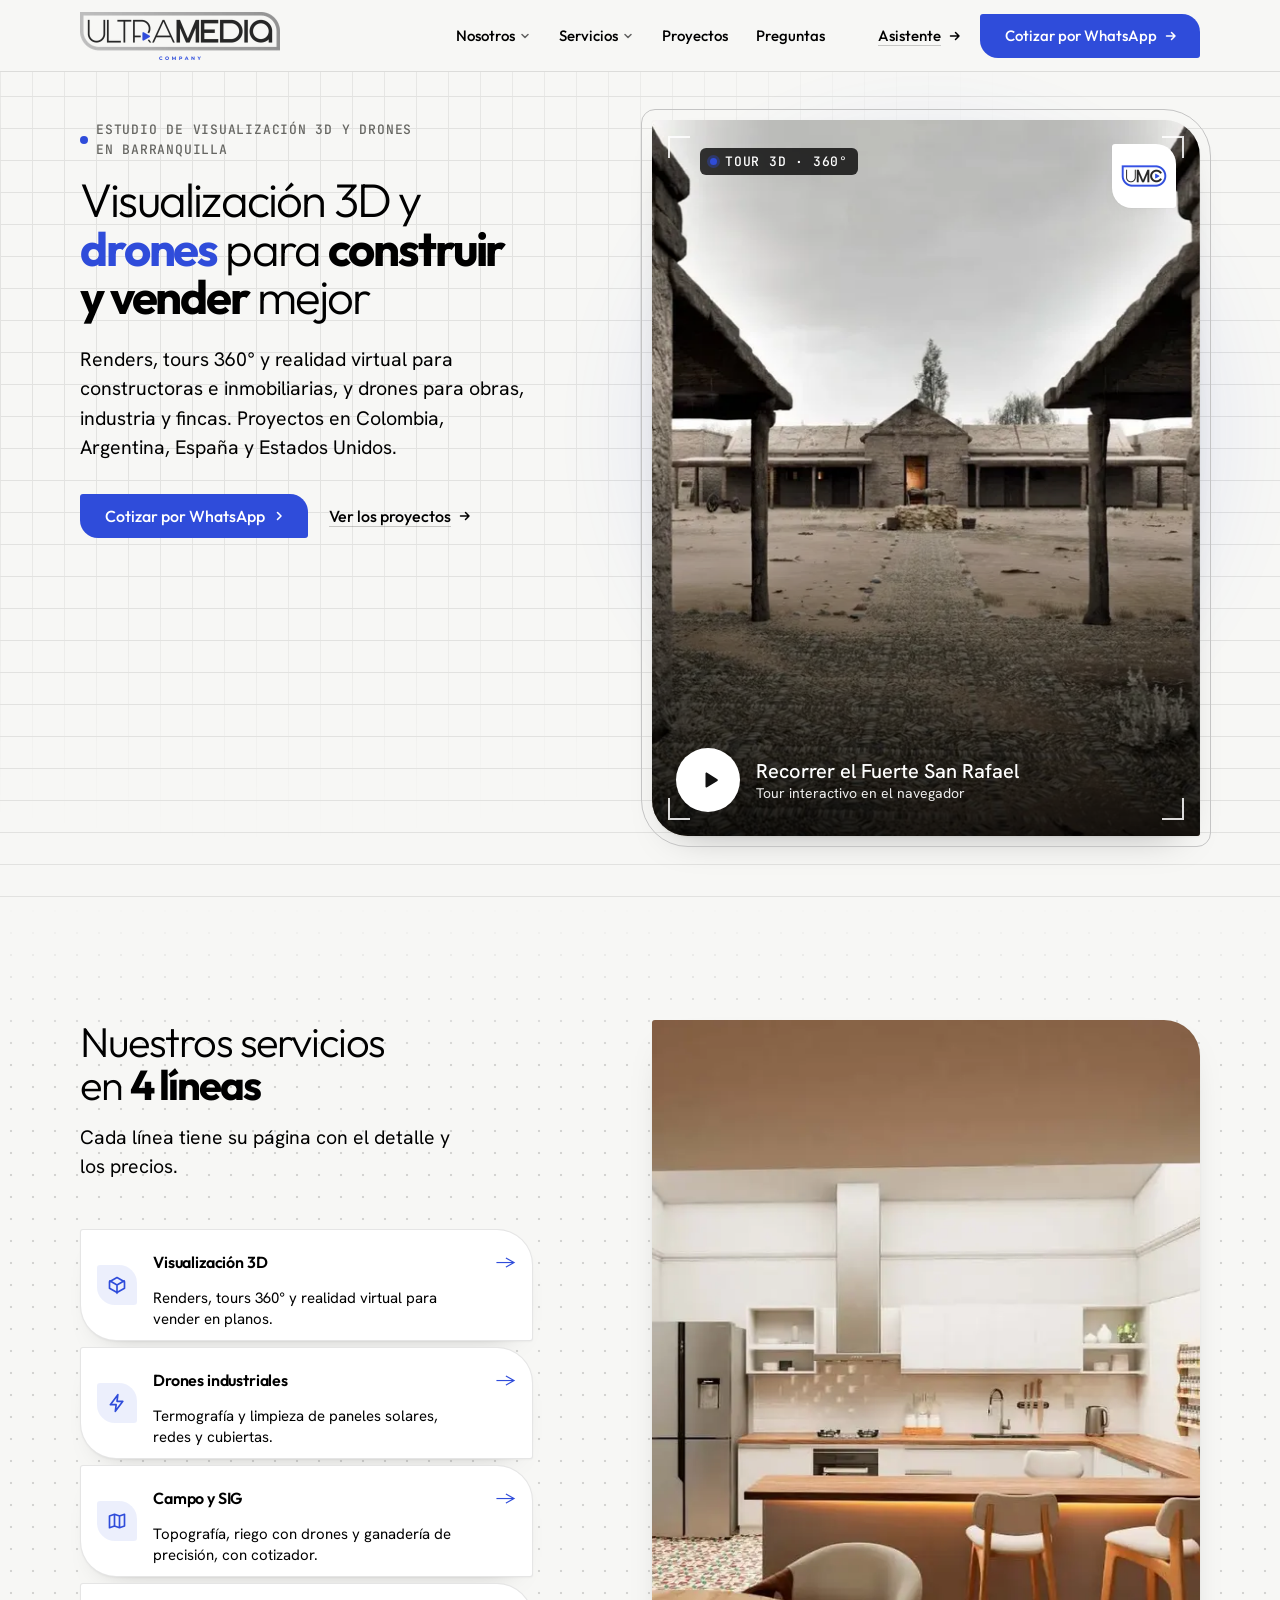
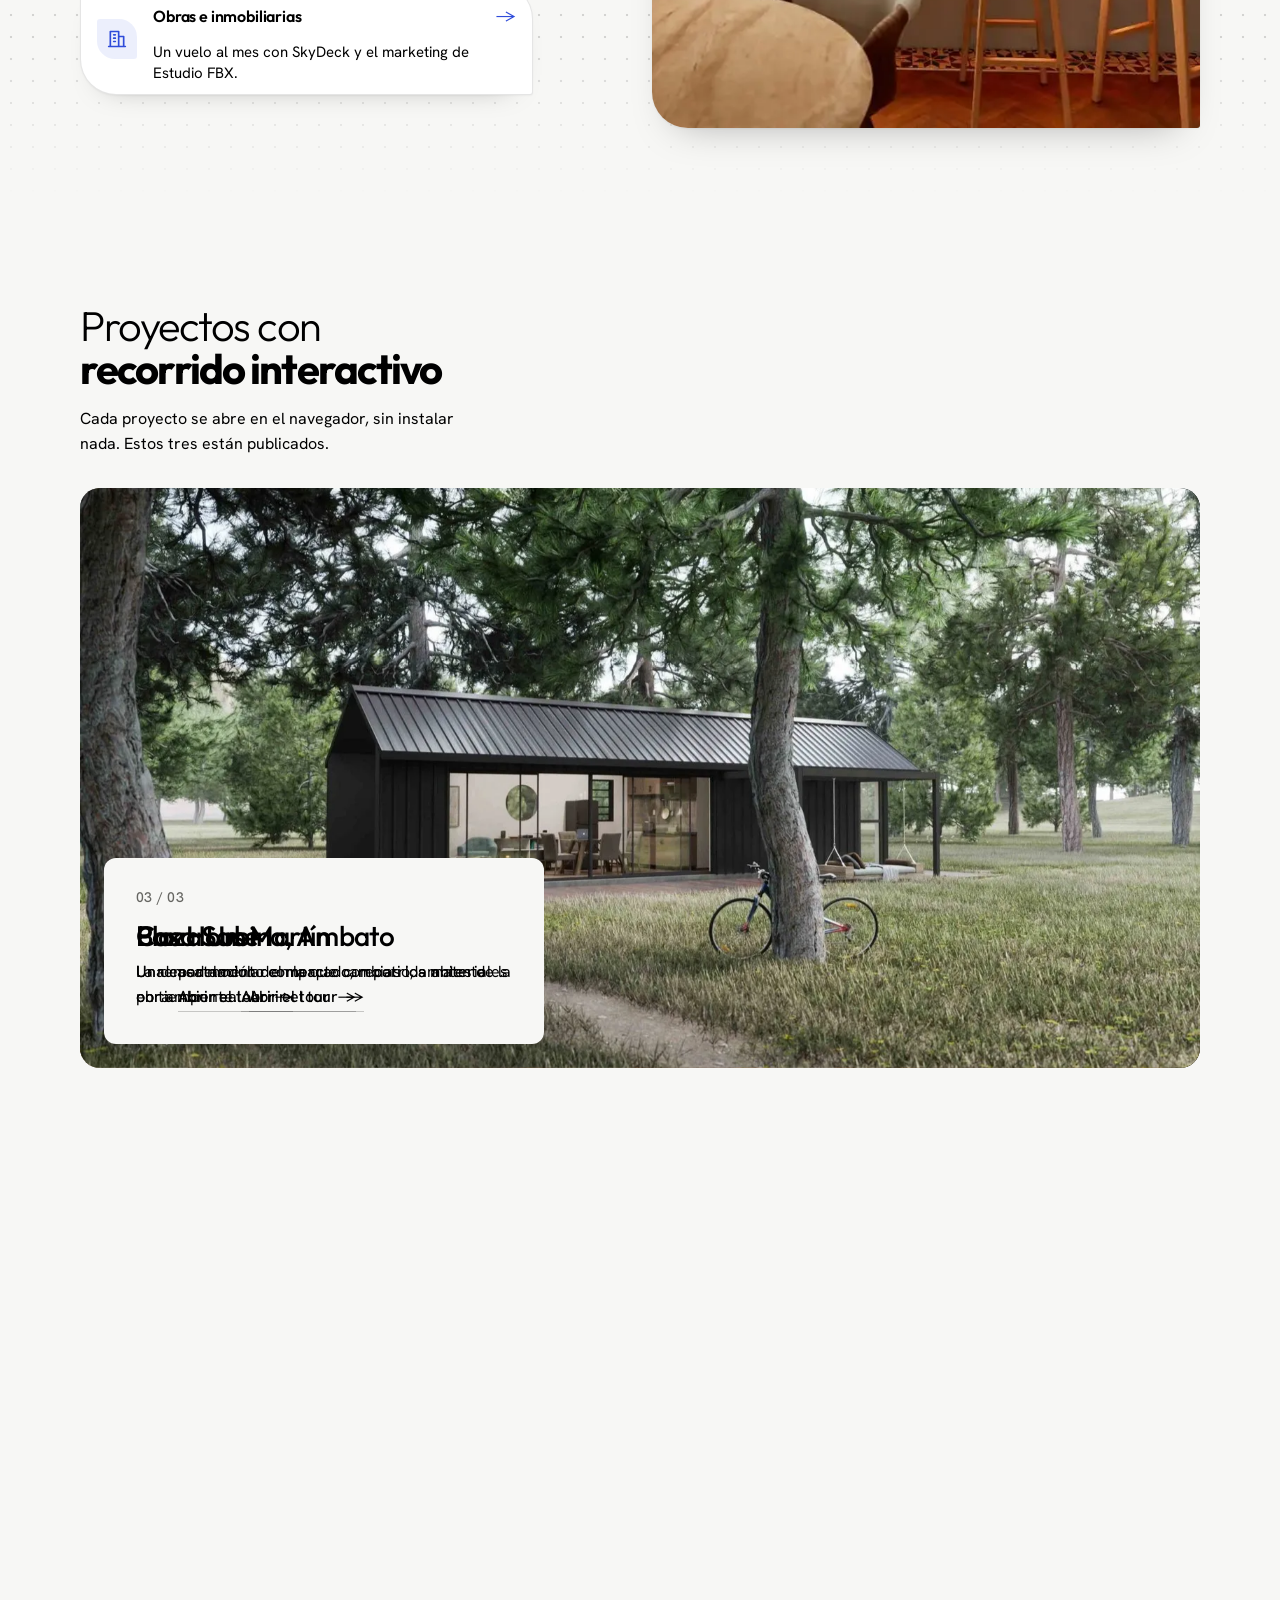
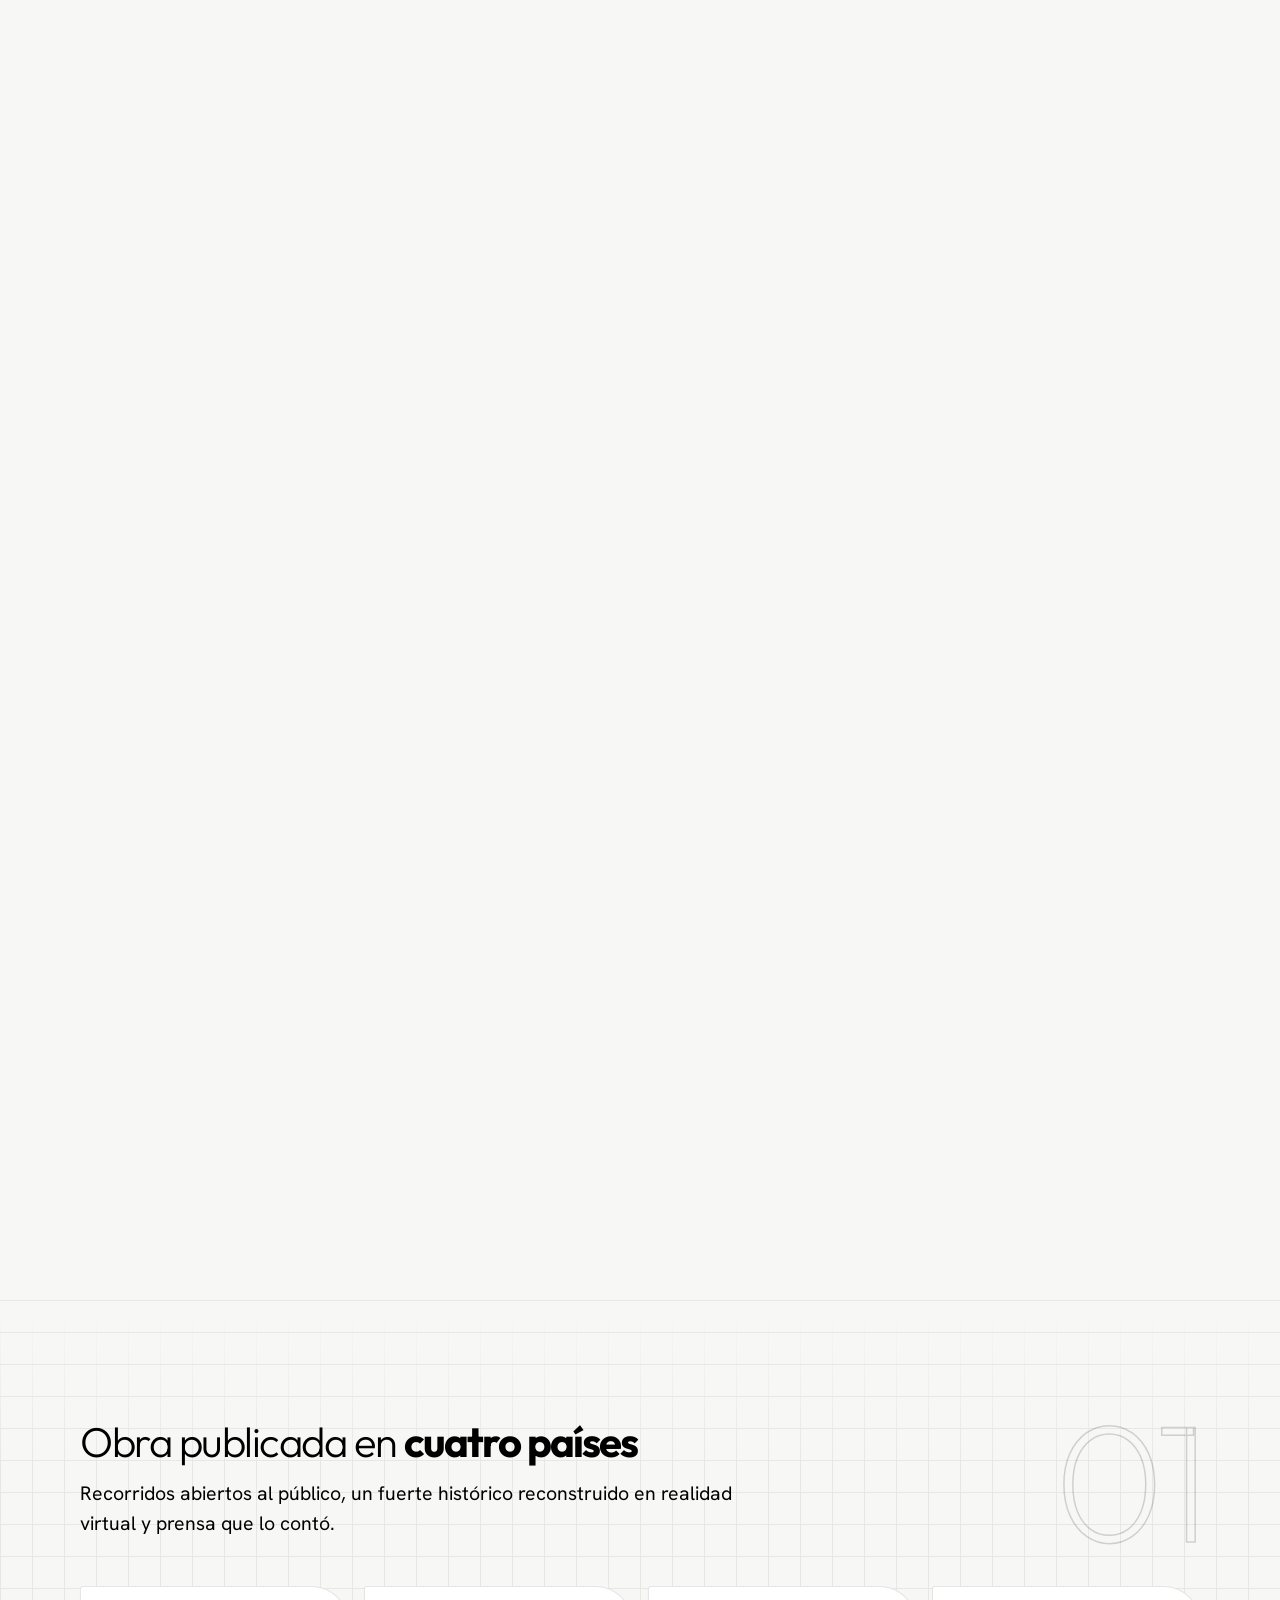
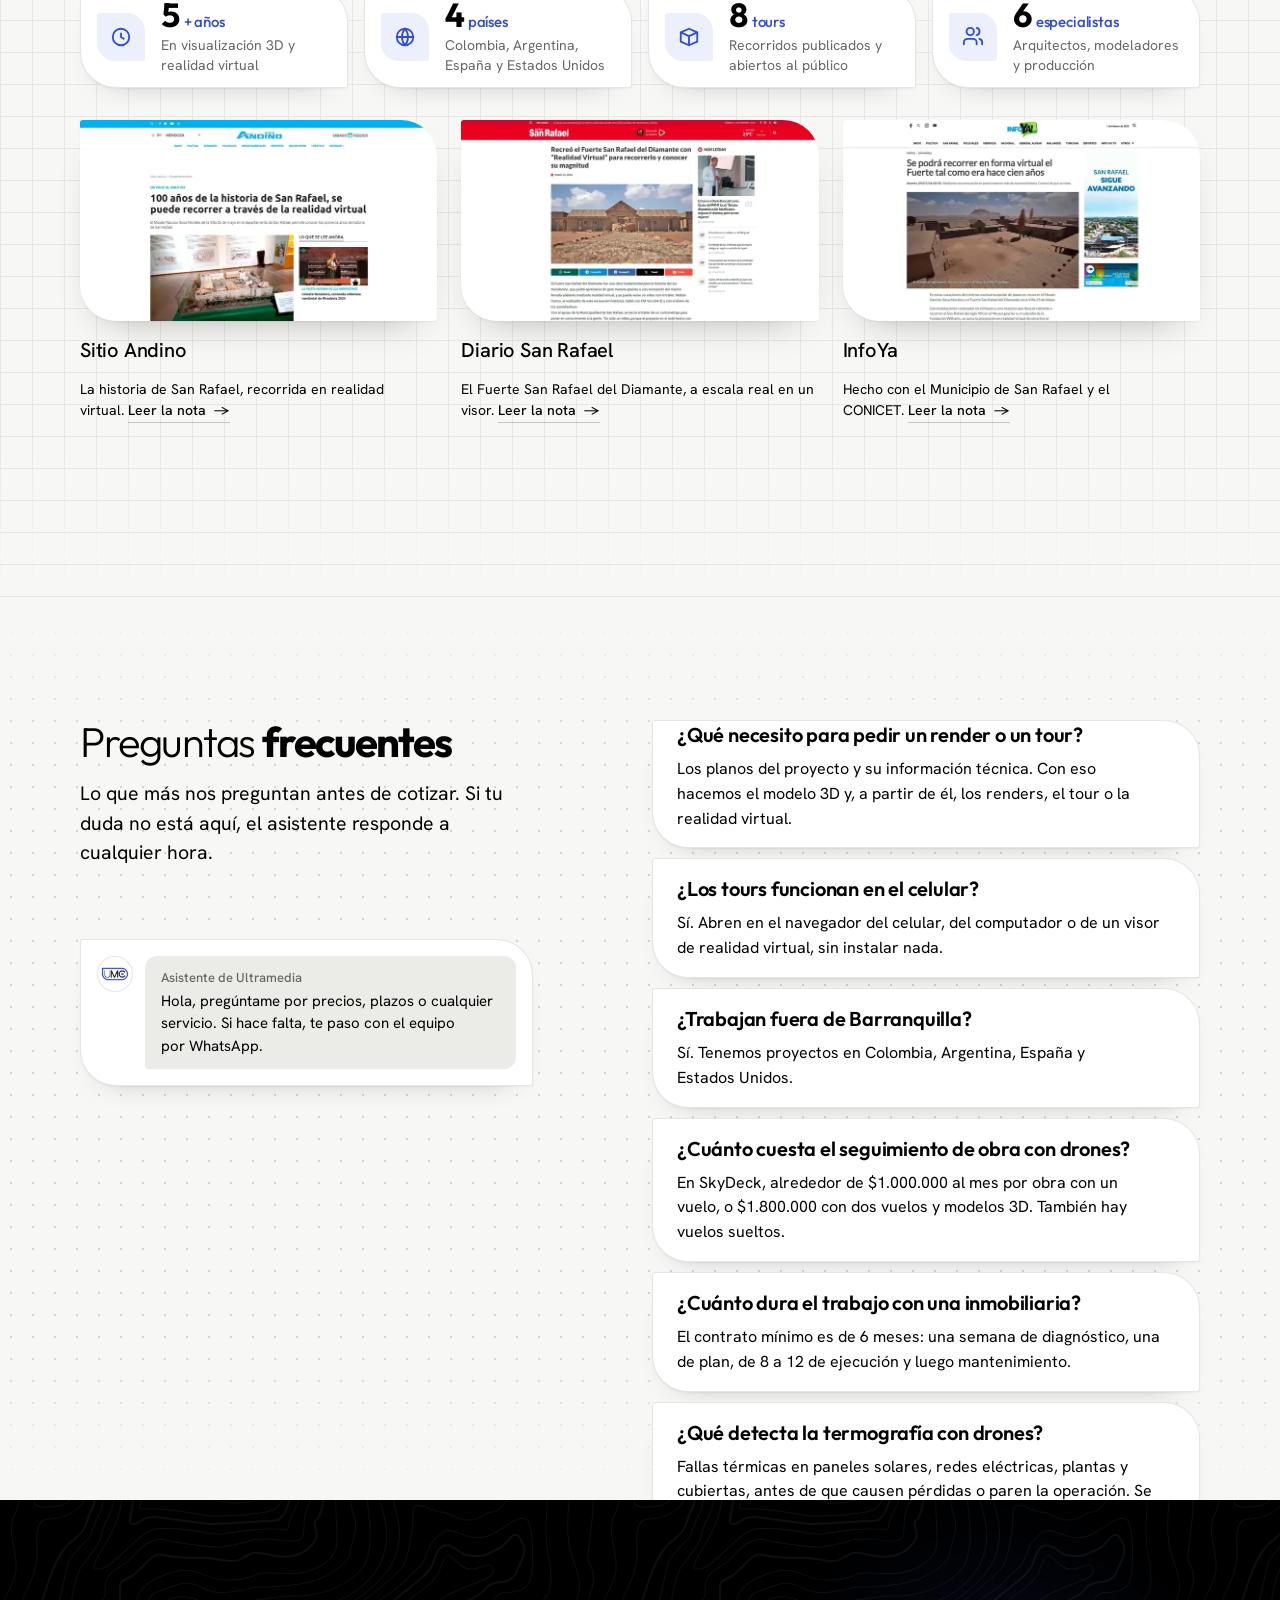
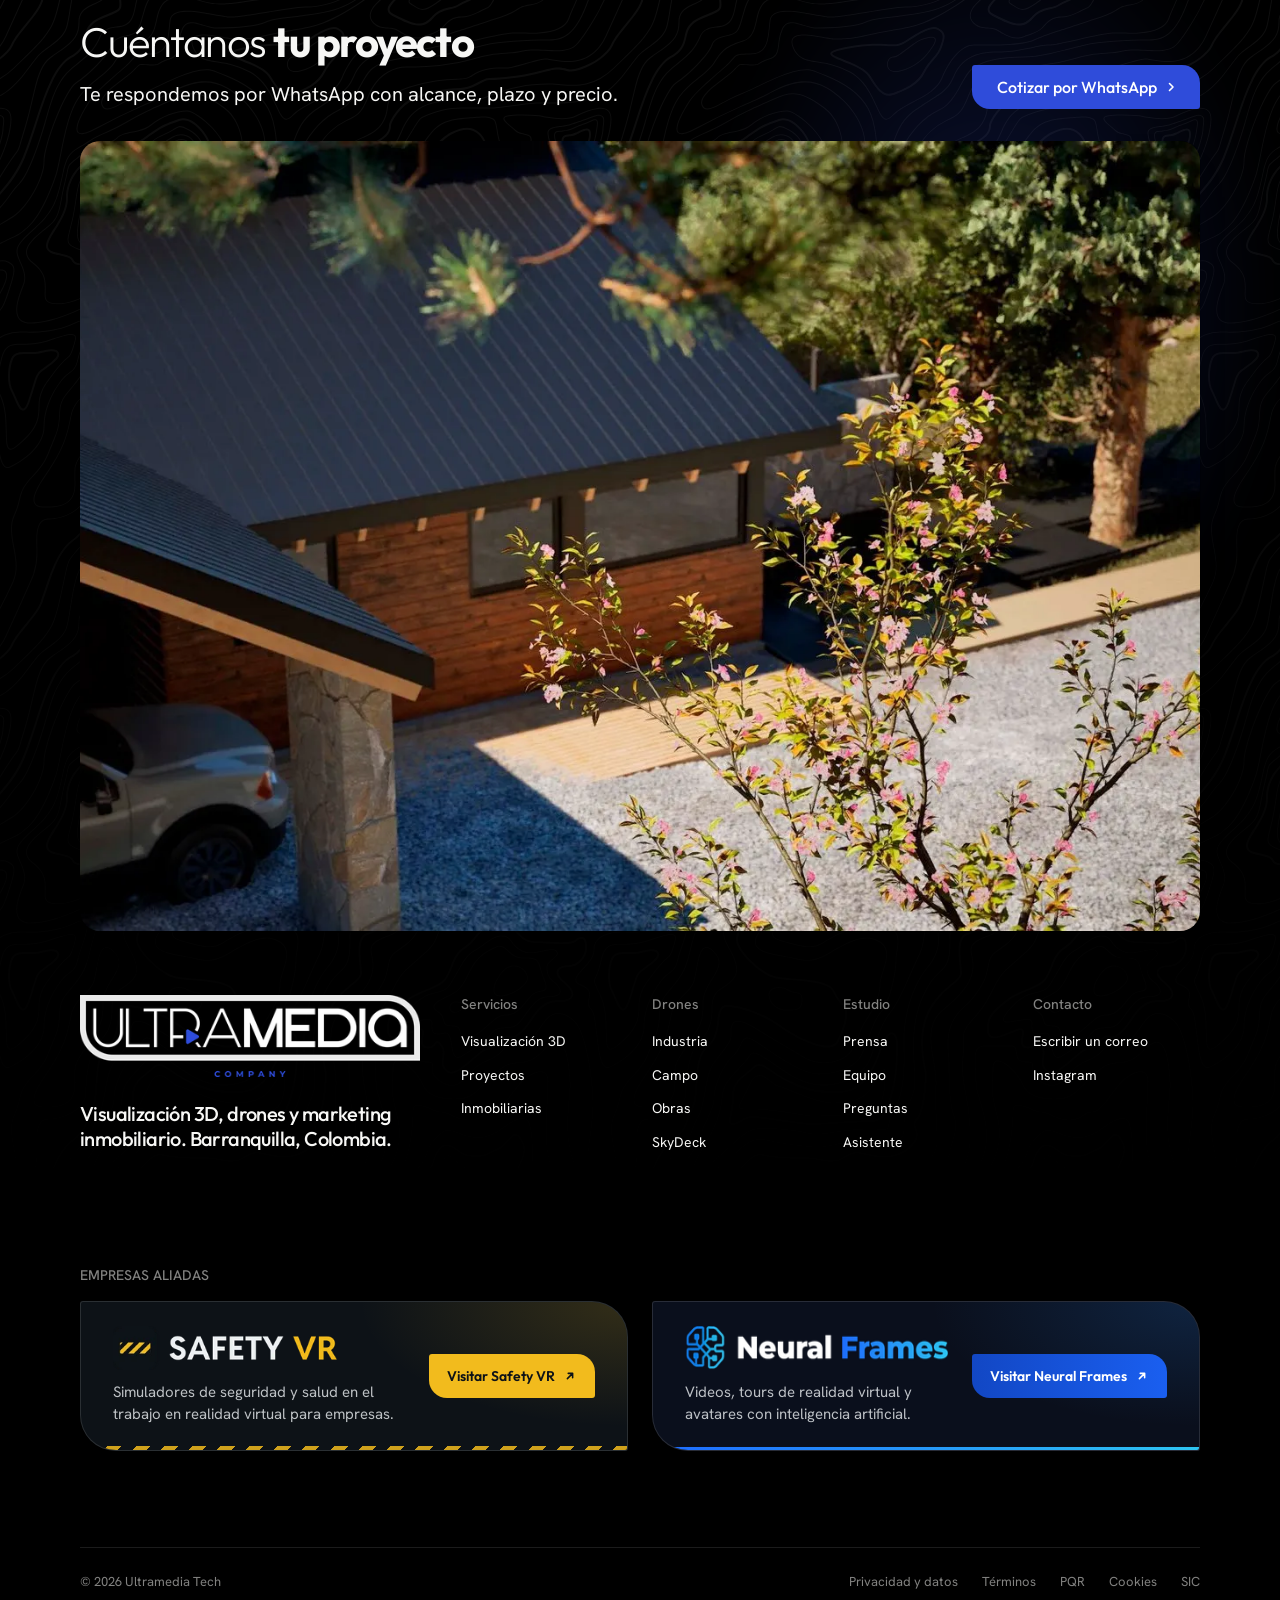
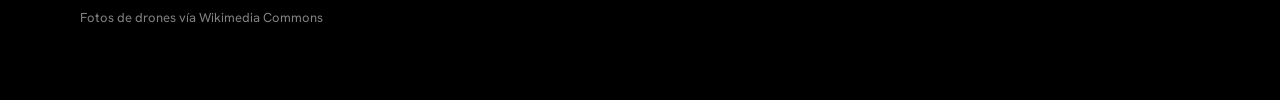
==== commit bb23cf55: "Pie: tarjetas de aliados sobre la cuadrícula y cierre de dos pantallas en computador Co-Authored-By:" ====
--- a/index.html
+++ b/index.html
@@ -45,8 +45,8 @@
 <link rel="modulepreload" href="assets/moments/moments.js">
 <link rel="modulepreload" href="assets/moments/lib.js">
 <link rel="modulepreload" href="assets/moments/photo-chapters/moment.js">
-<link rel="stylesheet" href="asistente.css?v=al2">
-<link rel="stylesheet" href="marca.css?v=al2">
+<link rel="stylesheet" href="asistente.css?v=al3">
+<link rel="stylesheet" href="marca.css?v=al3">
 <!-- page CSS: inside visuals only -->
 <style>
   #drones .pair { display: grid; gap: var(--s-5); height: 100%; grid-template-rows: 1fr 1fr; grid-template-columns: minmax(0, 1fr); min-width: 0; }
@@ -366,7 +366,7 @@
 <script type="module" src="assets/system.js"></script>
 <script type="module" src="assets/motion/motion.js"></script>
 <script type="module" src="assets/layout/layout.js"></script>
-<script src="asistente.js?v=al2" defer></script>
+<script src="asistente.js?v=al3" defer></script>
 <script src="efectos.js" defer></script>
 <script>
 // hidden pictures (the services list's other photos, the Drones menu photo) load before they are needed:
--- a/marca.css
+++ b/marca.css
@@ -327,7 +327,7 @@
 /* ===== allied companies, in the footer of every page: each one a button on its own brand's ground ===== */
 .allies { margin: var(--s-8, 64px) 0 var(--s-7); }
 .allies__label { margin: 0 0 var(--s-4); font: 500 13px/1.2 var(--font-mono); letter-spacing: .08em; text-transform: uppercase; color: rgba(255, 255, 255, .62); }
-.allies__grid { display: grid; grid-template-columns: repeat(2, minmax(0, 1fr)); gap: var(--s-4); }
+.allies__grid { display: grid; grid-template-columns: repeat(2, minmax(0, 1fr)); gap: 24px; }
 .ally { --ally: #fff; --ally-ground: #101318; position: relative; isolation: isolate; overflow: hidden; display: grid; grid-template-columns: minmax(0, 1fr) auto; grid-template-areas: "logo go" "txt go"; align-items: center; column-gap: var(--s-5); row-gap: var(--s-3);
   padding: var(--s-5) var(--s-6); min-height: 132px; border-radius: var(--u-r); border: 1px solid rgba(255, 255, 255, .12); background: var(--ally-ground); color: #eef2f5; text-decoration: none;
   transition: transform 260ms var(--u-ease), border-color 260ms var(--u-ease), box-shadow 260ms var(--u-ease); }
@@ -356,6 +356,6 @@
 @media (max-width: 639px) { .allies__grid { grid-template-columns: minmax(0, 1fr); } .ally { padding: var(--s-5); } .ally__logo { height: 36px; } }
 /* the footer grows with the allied companies instead of squeezing the closing picture */
 footer.closing { height: auto; }
-@media (min-width: 1024px) { footer.closing { min-height: 100svh; } }
+@media (min-width: 1024px) { footer.closing { height: 200vh; height: 200svh; min-height: 0; } }
 @media (max-width: 1023px) { footer.closing .close__media { flex: none; height: auto; aspect-ratio: 4 / 3; } }
 @media (max-width: 639px) { footer.closing:has(> .wrap > .closing__cta > .close__media) > .wrap { grid-template-rows: auto auto; } }
